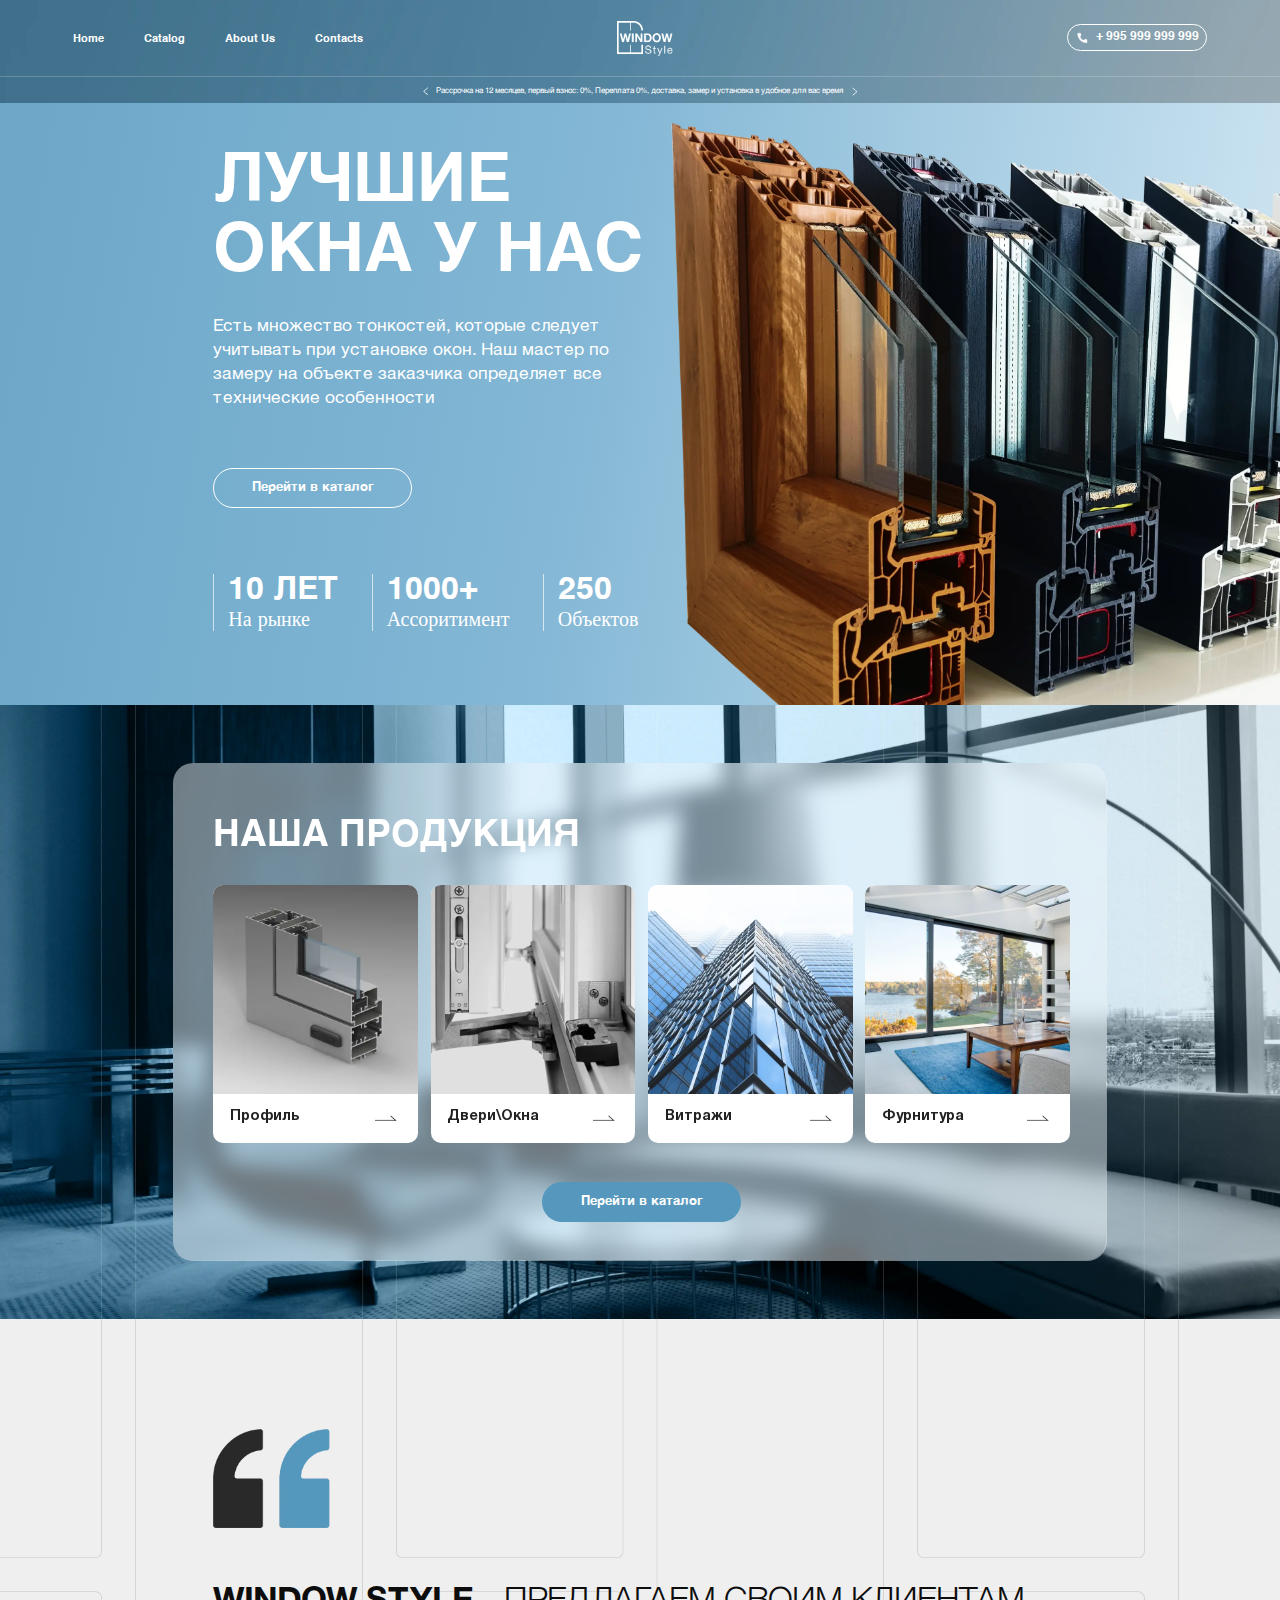
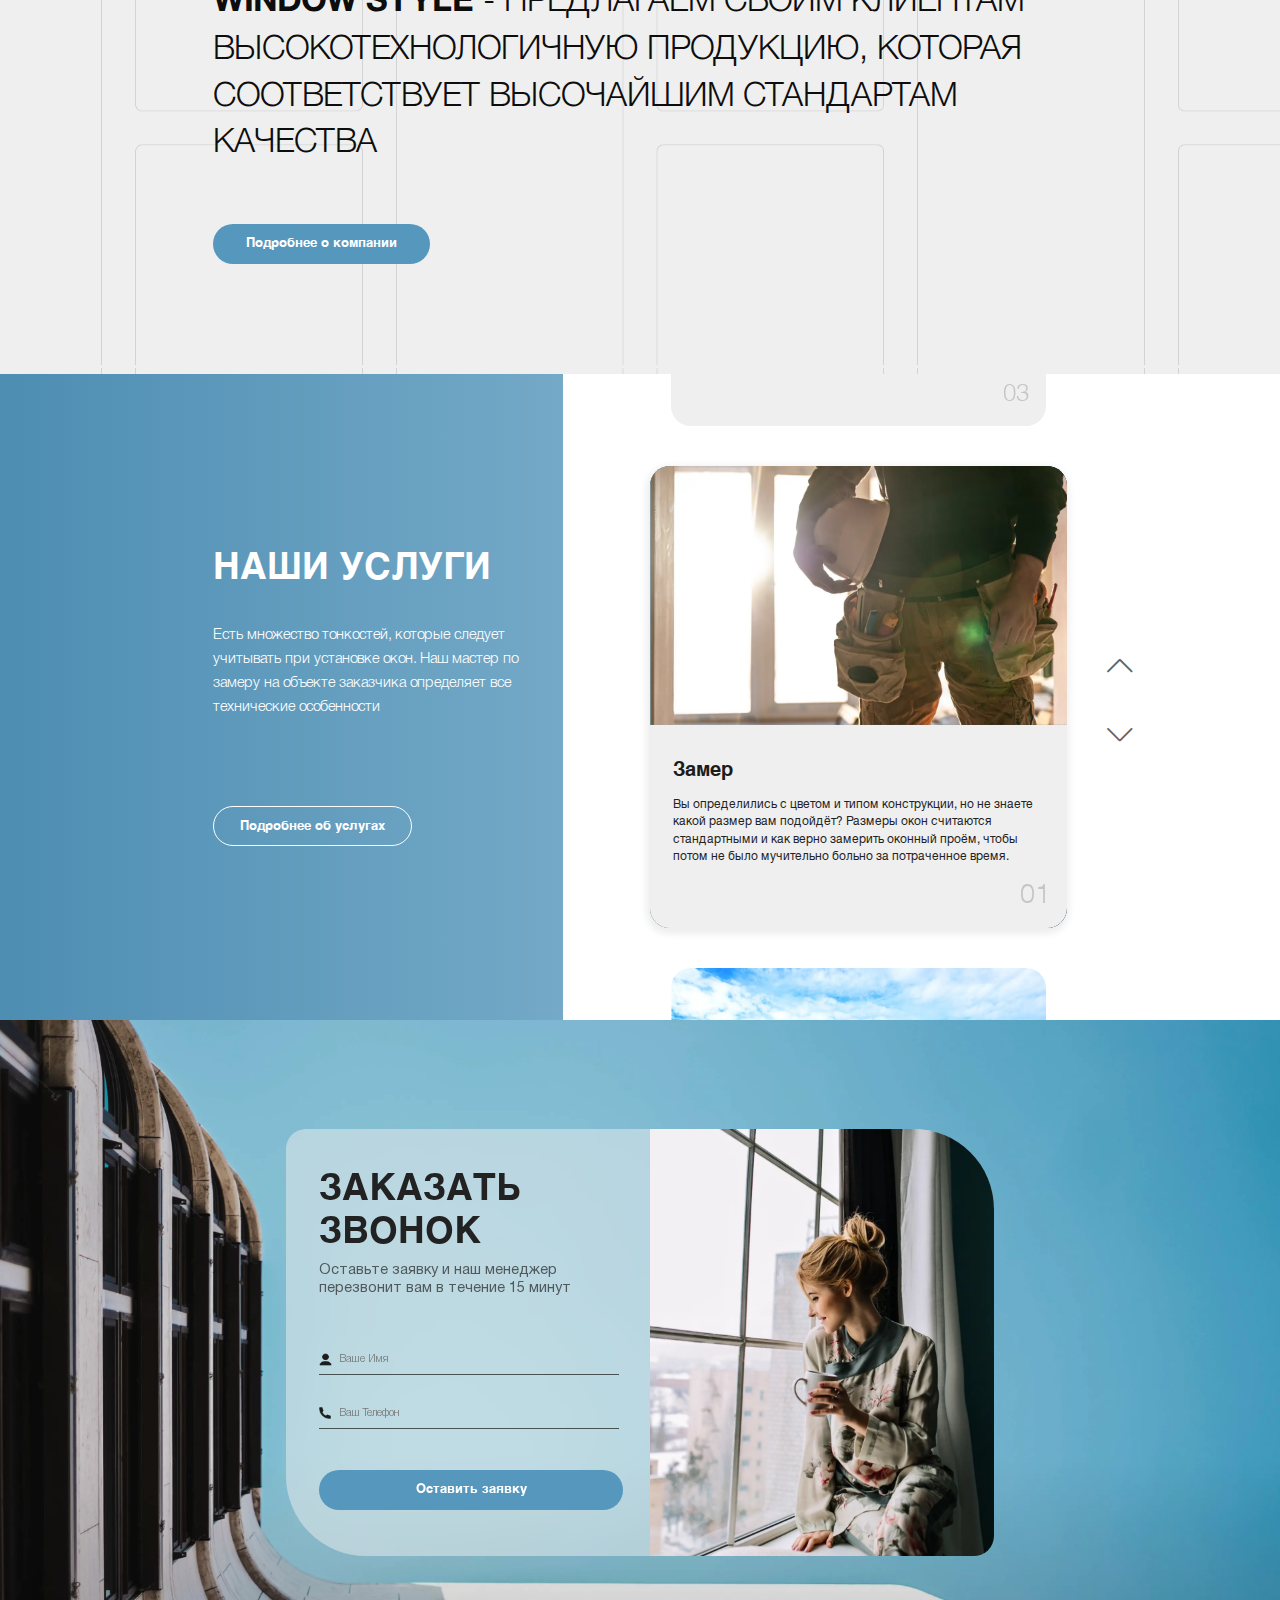
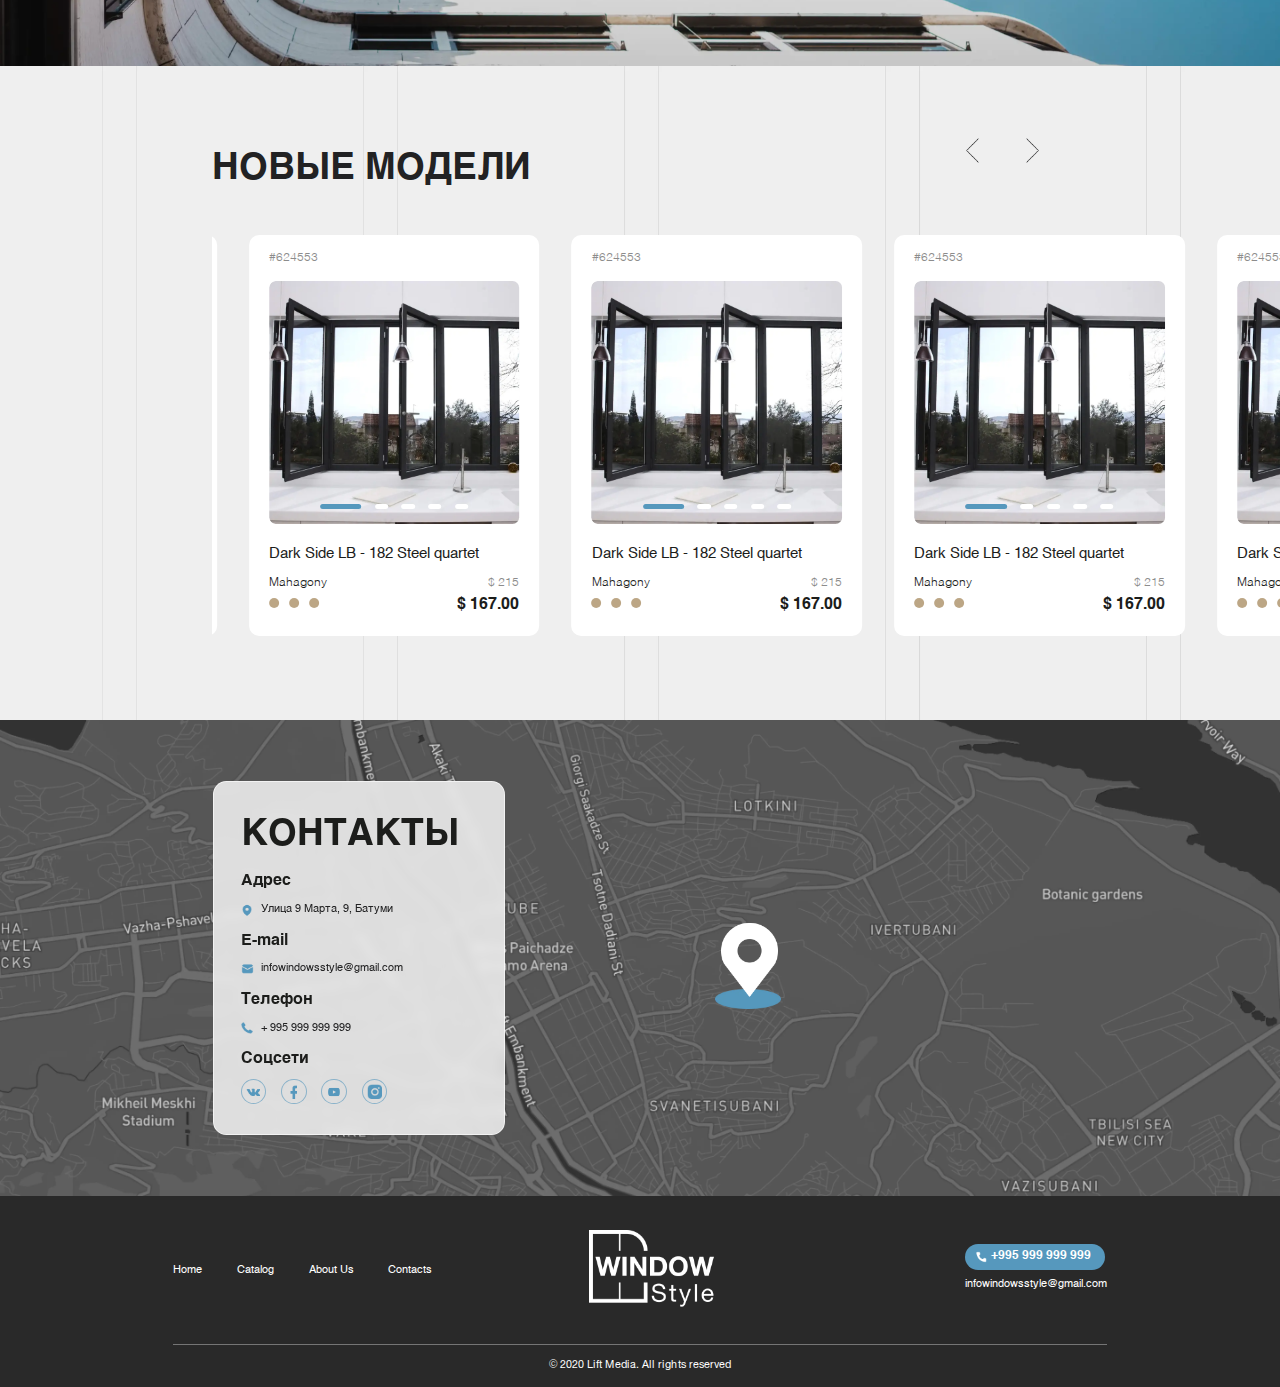
==== index.html @ 24ec4b0e "добавила тестовую сборку для проверки" ====
<!DOCTYPE html>
<html lang="en">
 <head>
	<meta charset="UTF-8">
	<meta http-equiv="X-UA-Compatible" content="IE=edge">
	<meta name="viewport" content="width=device-width, initial-scale=1.0">
	<link
  rel="stylesheet"
  href="https://cdn.jsdelivr.net/npm/swiper@8/swiper-bundle.min.css?_v=20221128040547"
/>
	<link rel="stylesheet" href="css/style.min.css?_v=20221128040547">
	<title>Главная</title>
</head>

<body class="wrapper">
  <header class="header">
  <div class="header_top">
    <nav class="nav_header">
      <li class="ul_header"><a href="./index.html" class="nav_item">Home</a></li>
      <li class="ul_header"><a href="#" class="nav_item">Catalog</a></li>
      <li class="ul_header"><a href="./about_us.html" class="nav_item">About Us</a></li>
      <li class="ul_header"><a href="./contacts.html" class="nav_item">Contacts</a></li>
    </nav>
    <div class="header_logo">
      <picture><source srcset="./img/LOGO.webp" type="image/webp"><img src="./img/LOGO.png" alt="logo" class="logo_img" /></picture>
    </div>
    <div class="tel_header">
      <a href="tel:+995999999999">+ 995 999 999 999</a>
    </div>
  </div>
  <hr class="header_hr" />
  <div class="header_down container">
    <span class="attention_text"
      >Рассрочка на 12 месяцев, первый взнос: 0%, Переплата 0%, доставка, замер
      и установка в удобное для вас время</span
    >
  </div>
</header>

  <main class="main">
    <section class="first_block">
  <div class="container">
    <div class="first_block_content">
      <h1 class="title">лучшие окна У НАС</h1>
      <p class="subtitle">
        Есть множество тонкостей, которые следует учитывать при установке окон.
        Наш мастер по замеру на объекте заказчика определяет все технические
        особенности
      </p>
      <a href="#" class="button transparent_bnt">Перейти в каталог</a>
      <div class="benefits">
        <div class="benefits_item">
          <p class="bold_text">10 лет</p>
          <p class="light_text">На рынке</p>
        </div>
        <div class="benefits_item">
          <p class="bold_text">1000+</p>
          <p class="light_text">Ассоритимент</p>
        </div>
        <div class="benefits_item">
          <p class="bold_text">250</p>
          <p class="light_text">Объектов</p>
        </div>
      </div>
    </div>
  </div>

  <picture><source srcset="./img/main_banner.webp" type="image/webp"><img src="./img/main_banner.png" alt="banner" class="first_img" /></picture>
</section>

    <section class="second_block">
  <div class="container">
    <div class="category_product_block">
      <h2 class="title">Наша продукция</h2>
      <div class="category_items">
        <div class="item">
          <div class="img_bg"><picture><source srcset="./img/cat1.webp" type="image/webp"><img src="./img/cat1.png" alt="bg" /></picture></div>
          <div class="name_category">
            <a href="#" class="category_link"> Профиль</a>
          </div>
        </div>
        <div class="item">
          <div class="img_bg"><picture><source srcset="./img/cat2.webp" type="image/webp"><img src="./img/cat2.png" alt="bg" /></picture></div>
          <div class="name_category">
            <a href="#" class="category_link"> Двери\Окна</a>
          </div>
        </div>
        <div class="item">
          <div class="img_bg"><picture><source srcset="./img/cat3.webp" type="image/webp"><img src="./img/cat3.png" alt="bg" /></picture></div>
          <div class="name_category">
            <a href="#" class="category_link"> Витражи</a>
          </div>
        </div>
        <div class="item">
          <div class="img_bg"><picture><source srcset="./img/cat4.webp" type="image/webp"><img src="./img/cat4.png" alt="bg" /></picture></div>
          <div class="name_category">
            <a href="#" class="category_link"> Фурнитура</a>
          </div>
        </div>
      </div>
      <a href="#" class="blue_btn btn">Перейти в каталог</a>
    </div>
  </div>
  <div class="img_second">
    <picture><source srcset="./img/second-bg.webp" type="image/webp"><img src="./img/second-bg.png" alt="second_bg" /></picture>
  </div>
</section>

    <section class="three_block">
    <div class="container content">
      <div class="quote"><picture><source srcset="./img/quote.webp" type="image/webp"><img src="./img/quote.png" alt="quote"></picture></div>
      <p class="text_quote"><span>WINDOW STYLE</span>  - предлагаем своим клиентам высокотехнологичную продукцию, которая соответствует высочайшим стандартам <br> качества</p>
    <a href="#" class="blue_btn btn">Подробнее о компании</a>
    
    </div>
    <div class="img_animation">
      <picture><source srcset="./img/line.webp" type="image/webp"><img src="./img/line.png" alt="line"></picture>
      <picture><source srcset="./img/line.webp" type="image/webp"><img src="./img/line.png" alt="line"></picture>
    </div>
  </section>
    <section class="four_block">
  <div class="container">
    <div class="content">
      <div class="services">
        <h2 class="title">Наши услуги</h2>
        <p class="text">Есть множество тонкостей, которые следует учитывать при установке окон. Наш мастер по замеру
          на объекте заказчика определяет все технические особенности</p>
        <a href="#" class="btn transparent_bnt">Подробнее об услугах</a>
      </div>
      <div class="slider_for_servises">
        <div class="my_first_slider_container swiper">
          <div class="my_first_slider swiper-wrapper">
            <div class="my-slide swiper-slide">
              <div class="img_slide"><picture><source srcset="./img/slide1.webp" type="image/webp"><img src="./img/slide1.png" alt="slide"></picture></div>
              <div class="slide_descript">
                <p class="title_slider">Замер </p>
                <p class="text_slider">Вы определились с цветом и типом конструкции, но не знаете какой размер вам
                  подойдёт? Размеры окон считаются стандартными и как верно замерить оконный проём, чтобы потом не
                  было мучительно больно за потраченное время.</p>
                <p class="number">01</p>
              </div>
            </div>

            <div class="my-slide swiper-slide">
              <div class="img_slide"><picture><source srcset="./img/slide2.webp" type="image/webp"><img src="./img/slide2.png" alt="slide"></picture></div>
              <div class="slide_descript">
                <p class="title_slider">Доставка </p>
                <p class="text_slider">Воспользовавшись любым способом, Вы можете быть уверены: товар будет
                  доставлен в целостности, сохранности и точно в оговоренные сроки.</p>
                <p class="number">02</p>
              </div>
            </div>
            <div class="my-slide swiper-slide">
              <div class="img_slide"><picture><source srcset="./img/slide3.webp" type="image/webp"><img src="./img/slide3.png" alt="slide"></picture></div>
              <div class="slide_descript">
                <p class="title_slider">Монтаж </p>
                <p class="text_slider">Заказывать установку и удобнее всего на сайте. Вниманию пользователей
                  представлены профессиональные мастера, осуществляющие монтаж, демонтаж и ремонт раздвижных,
                  металлических, а также любых других конструкций.</p>
                <p class="number">03</p>
              </div>
            </div>

          </div>
          <div class="prev swiper-button-prev"></div>
          <div class="next swiper-button-next"></div>


        </div>


      </div>
    </div>
  </div>
</section>
    <section class="five_block">
  <div class="container">
    <div class="content ">
      <div class="form_content">
        <form action="#">
          <h3 class="title_form">Заказать звонок</h3>
          <p class="subtitle_form">Оставьте заявку и наш менеджер перезвонит вам в течение 15 минут</p>
          <input type="text" class="fio" name="fio" value="" placeholder="Ваше Имя">
          <input type="text" class="tel" name="tel" value="" placeholder="Ваш Телефон">
          <button class="blue_btn bnt" type="submit">Оставить заявку</button>
        </form>
      </div>
      <div class="img_form"><picture><source srcset="./img/formgirl.webp" type="image/webp"><img src="./img/formgirl.png" alt="img"></picture></div>
    </div>
  </div>

</section>
    <section class="new_models">
  <div class="content">
    <h2 class="title">Новые модели</h2>
    <div class="slider_product_content swiper">
      <div class="slider_models swiper-wrapper">
      
       
        <div class="slider_border swiper-slide">
          <div class="slide_model_itemm ">
            <div class="content_slide">
              <div class="articul">#624553</div>
              <div class="img_slider">
                <div class="imade_container"><picture><source srcset="./img/produkt1slide.webp" type="image/webp"><img src="./img/produkt1slide.png" alt="slide"></picture></div>
                <div class="imade_container"><picture><source srcset="./img/produkt1slide.webp" type="image/webp"><img src="./img/produkt1slide.png" alt="slide"></picture></div>
                <div class="imade_container"><picture><source srcset="./img/produkt1slide.webp" type="image/webp"><img src="./img/produkt1slide.png" alt="slide"></picture></div>
                <div class="imade_container"><picture><source srcset="./img/produkt1slide.webp" type="image/webp"><img src="./img/produkt1slide.png" alt="slide"></picture></div>
                <div class="imade_container"><picture><source srcset="./img/produkt1slide.webp" type="image/webp"><img src="./img/produkt1slide.png" alt="slide"></picture></div>
                
  
              </div>
  
              <div class="name_product">Dark Side LB - 182 Steel quartet </div>
  
              <div class="description_product">
                <div class="variable">
                  <p class="name_variable">Mahagony</p>
                  <div class="all_variable"><span class="color_variable"></span><span class="color_variable"></span><span
                      class="color_variable"></span></div>
                </div>
                <div class="price_product">
                  <div class="old_price">$ 215</div>
                  <div class="new_price">$ 167.00</div>
                </div>
              </div>
  
            </div>
          </div>
        </div>
        <div class="slider_border swiper-slide">
          <div class="slide_model_itemm ">
            <div class="content_slide">
              <div class="articul">#624553</div>
              <div class="img_slider">
                <div class="imade_container"><picture><source srcset="./img/produkt1slide.webp" type="image/webp"><img src="./img/produkt1slide.png" alt="slide"></picture></div>
                <div class="imade_container"><picture><source srcset="./img/produkt1slide.webp" type="image/webp"><img src="./img/produkt1slide.png" alt="slide"></picture></div>
                <div class="imade_container"><picture><source srcset="./img/produkt1slide.webp" type="image/webp"><img src="./img/produkt1slide.png" alt="slide"></picture></div>
                <div class="imade_container"><picture><source srcset="./img/produkt1slide.webp" type="image/webp"><img src="./img/produkt1slide.png" alt="slide"></picture></div>
                <div class="imade_container"><picture><source srcset="./img/produkt1slide.webp" type="image/webp"><img src="./img/produkt1slide.png" alt="slide"></picture></div>
                
  
              </div>
  
              <div class="name_product">Dark Side LB - 182 Steel quartet </div>
  
              <div class="description_product">
                <div class="variable">
                  <p class="name_variable">Mahagony</p>
                  <div class="all_variable"><span class="color_variable"></span><span class="color_variable"></span><span
                      class="color_variable"></span></div>
                </div>
                <div class="price_product">
                  <div class="old_price">$ 215</div>
                  <div class="new_price">$ 167.00</div>
                </div>
              </div>
  
            </div>
          </div>
        </div>
        <div class="slider_border swiper-slide">
          <div class="slide_model_itemm ">
            <div class="content_slide">
              <div class="articul">#624553</div>
              <div class="img_slider">
                <div class="imade_container"><picture><source srcset="./img/produkt1slide.webp" type="image/webp"><img src="./img/produkt1slide.png" alt="slide"></picture></div>
                <div class="imade_container"><picture><source srcset="./img/produkt1slide.webp" type="image/webp"><img src="./img/produkt1slide.png" alt="slide"></picture></div>
                <div class="imade_container"><picture><source srcset="./img/produkt1slide.webp" type="image/webp"><img src="./img/produkt1slide.png" alt="slide"></picture></div>
                <div class="imade_container"><picture><source srcset="./img/produkt1slide.webp" type="image/webp"><img src="./img/produkt1slide.png" alt="slide"></picture></div>
                <div class="imade_container"><picture><source srcset="./img/produkt1slide.webp" type="image/webp"><img src="./img/produkt1slide.png" alt="slide"></picture></div>
                
  
              </div>
  
              <div class="name_product">Dark Side LB - 182 Steel quartet </div>
  
              <div class="description_product">
                <div class="variable">
                  <p class="name_variable">Mahagony</p>
                  <div class="all_variable"><span class="color_variable"></span><span class="color_variable"></span><span
                      class="color_variable"></span></div>
                </div>
                <div class="price_product">
                  <div class="old_price">$ 215</div>
                  <div class="new_price">$ 167.00</div>
                </div>
              </div>
  
            </div>
          </div>
        </div>
        <div class="slider_border swiper-slide">
          <div class="slide_model_itemm ">
            <div class="content_slide">
              <div class="articul">#624553</div>
              <div class="img_slider">
                <div class="imade_container"><picture><source srcset="./img/produkt1slide.webp" type="image/webp"><img src="./img/produkt1slide.png" alt="slide"></picture></div>
                <div class="imade_container"><picture><source srcset="./img/produkt1slide.webp" type="image/webp"><img src="./img/produkt1slide.png" alt="slide"></picture></div>
                <div class="imade_container"><picture><source srcset="./img/produkt1slide.webp" type="image/webp"><img src="./img/produkt1slide.png" alt="slide"></picture></div>
                <div class="imade_container"><picture><source srcset="./img/produkt1slide.webp" type="image/webp"><img src="./img/produkt1slide.png" alt="slide"></picture></div>
                <div class="imade_container"><picture><source srcset="./img/produkt1slide.webp" type="image/webp"><img src="./img/produkt1slide.png" alt="slide"></picture></div>
                
  
              </div>
  
              <div class="name_product">Dark Side LB - 182 Steel quartet </div>
  
              <div class="description_product">
                <div class="variable">
                  <p class="name_variable">Mahagony</p>
                  <div class="all_variable"><span class="color_variable"></span><span class="color_variable"></span><span
                      class="color_variable"></span></div>
                </div>
                <div class="price_product">
                  <div class="old_price">$ 215</div>
                  <div class="new_price">$ 167.00</div>
                </div>
              </div>
  
            </div>
          </div>
        </div>
        
      </div>
      <div class="slider_product-button-prev swiper-button-prev "></div>
      <div class="slider_product-button-next swiper-button-next"></div>
    </div>

  </div>
  <div class="img_bg">
    <picture><source srcset="./img/animationproductbg.webp" type="image/webp"><img src="./img/animationproductbg.png" alt="img_bg"></picture>
  </div>
</section>
    <section class="map">
  <div class="contact_block">
    <h2 class="title">Контакты</h2>
    <div class="contact_item">
      <p class="title_item">Адрес</p>
      <p class="subtitle_item map_item">Улица 9 Марта, 9, Батуми</p>
    </div>
    <div class="contact_item">
      <p class="title_item">E-mail</p>
      <p class="subtitle_item mail_item"><a href="mailto:infowindowsstyle@gmail.com">infowindowsstyle@gmail.com</a></p>
    </div>
    <div class="contact_item">
      <p class="title_item">Телефон</p>
      <p class="subtitle_item phone_item"><a href="tel:+995999999999">+ 995 999 999 999</a></p>
    </div>
    <div class="contact_item">
      <p class="title_item">Соцсети</p>
      <p class="sotial_item"><a href="#" class="vk"></a><a href="#" class="fb"></a><a href="#" class="yuotub"></a><a
          href="" class="inst"></a> </p>
    </div>
  </div>
  <div class="map_img"><picture><source srcset="./img/Contacts.webp" type="image/webp"><img src="./img/Contacts.png" alt="map"></picture></div>
  <div class="plase"><picture><source srcset="./img/place.webp" type="image/webp"><img src="./img/place.png" alt="place"></picture></div>
  <div class="white_plase"><picture><source srcset="./img/el_map-marker.webp" type="image/webp"><img src="./img/el_map-marker.png" alt="place"></picture></div>
</section>

    
   
   
  

  </main>
  <footer class="footer">
  <div class="container footer-content">
    <div class="block_up">
      <nav class="footer_nav">
        <li><a href="./index.html">Home</a></li>
        <li><a href="#">Catalog</a></li>
        <li><a href="./about_us.html">About Us</a></li>
        <li><a href="./contacts.html">Contacts</a></li>
      </nav>
      <div class="footer_logo">
        <picture><source srcset="./img/footerlogo.webp" type="image/webp"><img src="./img/footerlogo.png" alt="logo"></picture>
      </div>

      <div class="contacts_footer">
        <div class="tel"><a href="tel:+95999999999">+995 999 999 999</a></div>
        <div class="email"><a href="mailto:infowindowsstyle@gmail.com">infowindowsstyle@gmail.com</a></div>
      </div>
    </div>
    <div class="blick_down">
      <p class="quote">© 2020 Lift Media. All rights reserved</p>
    </div>

  </div>
</footer>
  <script src="https://cdn.jsdelivr.net/npm/swiper@8/swiper-bundle.min.js?_v=20221128040547"></script>
  <script src="js/app.min.js?_v=20221128040547"></script>
</body>

</html>
---- css/style.min.css ----
@charset "UTF-8";
@font-face {
  font-family: "Helvetica Neue";
  src: url("../fonts/HelveticaNeueBoldCondensed.eot");
  src: local("../fonts/Helvetica Neue Condensed Bold"), local("../fonts/HelveticaNeueBoldCondensed"), url("../fonts/HelveticaNeueBoldCondensed.eot?#iefix") format("embedded-opentype"), url("../fonts/HelveticaNeueBoldCondensed.woff2") format("woff2"), url("../fonts/HelveticaNeueBoldCondensed.woff") format("woff"), url("../fonts/HelveticaNeueBoldCondensed.ttf") format("truetype");
  font-weight: bold;
  font-style: normal;
}
@font-face {
  font-family: "Helvetica";
  src: url("../fonts/Helvetica.eot");
  src: local("../fonts/Helvetica"), url("../fonts/Helvetica.eot?#iefix") format("embedded-opentype"), url("../fonts/Helvetica.woff2") format("woff2"), url("../fonts/Helvetica.woff") format("woff"), url("../fonts/Helvetica.ttf") format("truetype");
  font-weight: normal;
  font-style: normal;
  font-display: swap;
}
@font-face {
  font-family: "Helvetica";
  src: url("../fonts/Helvetica-Oblique.eot");
  src: local("../fonts/Helvetica Oblique"), local("Helvetica-Oblique"), url("../fonts/Helvetica-Oblique.eot?#iefix") format("embedded-opentype"), url("../fonts/Helvetica-Oblique.woff2") format("woff2"), url("../fonts/Helvetica-Oblique.woff") format("woff"), url("../fonts/Helvetica-Oblique.ttf") format("truetype");
  font-weight: normal;
  font-style: italic;
  font-display: swap;
}
@font-face {
  font-family: "Helvetica";
  src: url("../fonts/Helvetica-BoldOblique.eot");
  src: local("../fonts/Helvetica Bold Oblique"), local("Helvetica-BoldOblique"), url("../fonts/Helvetica-BoldOblique.eot?#iefix") format("embedded-opentype"), url("../fonts/Helvetica-BoldOblique.woff2") format("woff2"), url("../fonts/Helvetica-BoldOblique.woff") format("woff"), url("../fonts/Helvetica-BoldOblique.ttf") format("truetype");
  font-weight: bold;
  font-style: italic;
  font-display: swap;
}
@font-face {
  font-family: "Helvetica";
  src: url("../fonts/Helvetica-Light.eot");
  src: local("../fonts/Helvetica Light"), local("Helvetica-Light"), url("../fonts/Helvetica-Light.eot?#iefix") format("embedded-opentype"), url("../fonts/Helvetica-Light.woff2") format("woff2"), url("../fonts/Helvetica-Light.woff") format("woff"), url("../fonts/Helvetica-Light.ttf") format("truetype");
  font-weight: 300;
  font-style: normal;
  font-display: swap;
}
@font-face {
  font-family: "Helvetica";
  src: url("../fonts/Helvetica-Bold.eot");
  src: local("../fonts/Helvetica Bold"), local("Helvetica-Bold"), url("../fonts/Helvetica-Bold.eot?#iefix") format("embedded-opentype"), url("../fonts/Helvetica-Bold.woff2") format("woff2"), url("../fonts/Helvetica-Bold.woff") format("woff"), url("../fonts/Helvetica-Bold.ttf") format("truetype");
  font-weight: bold;
  font-style: normal;
  font-display: swap;
}
@font-face {
  font-family: "Helvetica";
  src: url("../fonts/Helvetica-LightOblique.eot");
  src: local("../fonts/Helvetica Light Oblique"), local("Helvetica-LightOblique"), url("../fonts/Helvetica-LightOblique.eot?#iefix") format("embedded-opentype"), url("../fonts/Helvetica-LightOblique.woff2") format("woff2"), url("../fonts/Helvetica-LightOblique.woff") format("woff"), url("../fonts/Helvetica-LightOblique.ttf") format("truetype");
  font-weight: 300;
  font-style: italic;
  font-display: swap;
}
@font-face {
  font-family: "Helvetica Neue";
  src: url("../fonts/HelveticaNeueBoldCondensed.eot");
  src: local("../fonts/Helvetica Neue Condensed Bold"), local("HelveticaNeueBoldCondensed"), url("../fonts/HelveticaNeueBoldCondensed.eot?#iefix") format("embedded-opentype"), url("../fonts/HelveticaNeueBoldCondensed.woff2") format("woff2"), url("../fonts/HelveticaNeueBoldCondensed.woff") format("woff"), url("../fonts/HelveticaNeueBoldCondensed.ttf") format("truetype");
  font-weight: bold;
  font-style: normal;
}
@font-face {
  font-family: "Helvetica Neue";
  src: url("HelveticaNeueBlackCondensed.eot");
  src: local("../fonts/Helvetica Neue Condensed Black"), local("HelveticaNeueBlackCondensed"), url("../fonts/HelveticaNeueBlackCondensed.eot?#iefix") format("embedded-opentype"), url("../fonts/HelveticaNeueBlackCondensed.woff2") format("woff2"), url("../fonts/HelveticaNeueBlackCondensed.woff") format("woff"), url("../fonts/HelveticaNeueBlackCondensed.ttf") format("truetype");
  font-weight: 900;
  font-style: normal;
}
@font-face {
  font-family: "Helvetica Neue";
  src: url("../fonts/HelveticaNeueCyr-Bold.eot");
  src: local("../fonts/HelveticaNeueCyr-Bold"), url("../fonts/HelveticaNeueCyr-Bold.eot?#iefix") format("embedded-opentype"), url("../fonts/HelveticaNeueCyr-Bold.woff2") format("woff2"), url("../fonts/HelveticaNeueCyr-Bold.woff") format("woff"), url("../fonts/HelveticaNeueCyr-Bold.ttf") format("truetype");
  font-weight: bold;
  font-style: normal;
}
@font-face {
  font-family: "Helvetica Neue";
  src: url("../fonts/HelveticaNeueCyr-Light.eot");
  src: local("../fonts/HelveticaNeueCyr-Light"), url("../fonts/HelveticaNeueCyr-Light.eot?#iefix") format("embedded-opentype"), url("../fonts/HelveticaNeueCyr-Light.woff2") format("woff2"), url("../fonts/HelveticaNeueCyr-Light.woff") format("woff"), url("../fonts/HelveticaNeueCyr-Light.ttf") format("truetype");
  font-weight: 300;
  font-style: normal;
}
@font-face {
  font-family: "Helvetica Neue";
  src: url("../fonts/HelveticaNeueCyr-Medium.eot");
  src: local("../fonts/HelveticaNeueCyr-Medium"), url("../fonts/HelveticaNeueCyr-Medium.eot?#iefix") format("embedded-opentype"), url("../fonts/HelveticaNeueCyr-Medium.woff2") format("woff2"), url("../fonts/HelveticaNeueCyr-Medium.woff") format("woff"), url("../fonts/HelveticaNeueCyr-Medium.ttf") format("truetype");
  font-weight: 500;
  font-style: normal;
}
@font-face {
  font-family: "Helvetica Neue";
  src: url("../fonts/HelveticaNeueCyr-MediumItalic.eot");
  src: local("HelveticaNeueCyr-MediumItalic"), url("../fonts/HelveticaNeueCyr-MediumItalic.eot?#iefix") format("embedded-opentype"), url("../fonts/HelveticaNeueCyr-MediumItalic.woff2") format("woff2"), url("../fonts/HelveticaNeueCyr-MediumItalic.woff") format("woff"), url("../fonts/HelveticaNeueCyr-MediumItalic.ttf") format("truetype");
  font-weight: 500;
  font-style: italic;
}
@font-face {
  font-family: "Helvetica Neue";
  src: url("../fonts/HelveticaNeueCyr-LightItalic.eot");
  src: local("../fonts/HelveticaNeueCyr-LightItalic"), url("../fonts/HelveticaNeueCyr-LightItalic.eot?#iefix") format("embedded-opentype"), url("../fonts/HelveticaNeueCyr-LightItalic.woff2") format("woff2"), url("../fonts/HelveticaNeueCyr-LightItalic.woff") format("woff"), url("../fonts/HelveticaNeueCyr-LightItalic.ttf") format("truetype");
  font-weight: 300;
  font-style: italic;
}
@font-face {
  font-family: "Helvetica Neue";
  src: url("../fonts/HelveticaNeueCyr-HeavyItalic.eot");
  src: local("../fonts/HelveticaNeueCyr-HeavyItalic"), url("../fonts/HelveticaNeueCyr-HeavyItalic.eot?#iefix") format("embedded-opentype"), url("../fonts/HelveticaNeueCyr-HeavyItalic.woff2") format("woff2"), url("../fonts/HelveticaNeueCyr-HeavyItalic.woff") format("woff"), url("../fonts/HelveticaNeueCyr-HeavyItalic.ttf") format("truetype");
  font-weight: 900;
  font-style: italic;
}
@font-face {
  font-family: "Helvetica Neue";
  src: url("HelveticaNeueCyr-Black.eot");
  src: local("HelveticaNeueCyr-Black"), url("HelveticaNeueCyr-Black.eot?#iefix") format("embedded-opentype"), url("HelveticaNeueCyr-Black.woff2") format("woff2"), url("HelveticaNeueCyr-Black.woff") format("woff"), url("HelveticaNeueCyr-Black.ttf") format("truetype");
  font-weight: 900;
  font-style: normal;
}
@font-face {
  font-family: "Helvetica Neue";
  src: url("HelveticaNeueCyr-Heavy.eot");
  src: local("HelveticaNeueCyr-Heavy"), url("HelveticaNeueCyr-Heavy.eot?#iefix") format("embedded-opentype"), url("HelveticaNeueCyr-Heavy.woff2") format("woff2"), url("HelveticaNeueCyr-Heavy.woff") format("woff"), url("HelveticaNeueCyr-Heavy.ttf") format("truetype");
  font-weight: 900;
  font-style: normal;
}
@font-face {
  font-family: "Helvetica Neue";
  src: url("../fonts/HelveticaNeueCyr-Italic.eot");
  src: local("../fonts/HelveticaNeueCyr-Italic"), url("../fonts/HelveticaNeueCyr-Italic.eot?#iefix") format("embedded-opentype"), url("../fonts/HelveticaNeueCyr-Italic.woff2") format("woff2"), url("../fonts/HelveticaNeueCyr-Italic.woff") format("woff"), url("../fonts/HelveticaNeueCyr-Italic.ttf") format("truetype");
  font-weight: 500;
  font-style: italic;
}
@font-face {
  font-family: "Helvetica Neue";
  src: url("../fonts/HelveticaNeueCyr-Roman.eot");
  src: local("../fonts/HelveticaNeueCyr-Roman"), url("../fonts/HelveticaNeueCyr-Roman.eot?#iefix") format("embedded-opentype"), url("../fonts/HelveticaNeueCyr-Roman.woff2") format("woff2"), url("../fonts/HelveticaNeueCyr-Roman.woff") format("woff"), url("../fonts/HelveticaNeueCyr-Roman.ttf") format("truetype");
  font-weight: 400;
  font-style: normal;
}
@font-face {
  font-family: "Helvetica Neue";
  src: url("../fonts/HelveticaNeueCyr-BlackItalic.eot");
  src: local("../fonts/HelveticaNeueCyr-BlackItalic"), url("../fonts/HelveticaNeueCyr-BlackItalic.eot?#iefix") format("embedded-opentype"), url("../fonts/HelveticaNeueCyr-BlackItalic.woff2") format("woff2"), url("../fonts/HelveticaNeueCyr-BlackItalic.woff") format("woff"), url("../fonts/HelveticaNeueCyr-BlackItalic.ttf") format("truetype");
  font-weight: 900;
  font-style: italic;
}
@font-face {
  font-family: "Helvetica Neue";
  src: url("../fonts/HelveticaNeueCyr-UltraLightItalic.eot");
  src: local("../fonts/HelveticaNeueCyr-UltraLightItalic"), url("../fonts/HelveticaNeueCyr-UltraLightItalic.eot?#iefix") format("embedded-opentype"), url("../fonts/HelveticaNeueCyr-UltraLightItalic.woff2") format("woff2"), url("../fonts/HelveticaNeueCyr-UltraLightItalic.woff") format("woff"), url("../fonts/HelveticaNeueCyr-UltraLightItalic.ttf") format("truetype");
  font-weight: 200;
  font-style: italic;
}
@font-face {
  font-family: "Helvetica Neue";
  src: url("../fonts/HelveticaNeueCyr-BoldItalic.eot");
  src: local("../fonts/HelveticaNeueCyr-BoldItalic"), url("../fonts/HelveticaNeueCyr-BoldItalic.eot?#iefix") format("embedded-opentype"), url("../fonts/HelveticaNeueCyr-BoldItalic.woff2") format("woff2"), url("../fonts/HelveticaNeueCyr-BoldItalic.woff") format("woff"), url("../fonts/HelveticaNeueCyr-BoldItalic.ttf") format("truetype");
  font-weight: bold;
  font-style: italic;
}
@font-face {
  font-family: "Helvetica Neue";
  src: url("../fonts/HelveticaNeueCyr-ThinItalic.eot");
  src: local("../fonts/HelveticaNeueCyr-ThinItalic"), url("../fonts/HelveticaNeueCyr-ThinItalic.eot?#iefix") format("embedded-opentype"), url("../fonts/HelveticaNeueCyr-ThinItalic.woff2") format("woff2"), url("../fonts/HelveticaNeueCyr-ThinItalic.woff") format("woff"), url("../fonts/HelveticaNeueCyr-ThinItalic.ttf") format("truetype");
  font-weight: 100;
  font-style: italic;
}
@font-face {
  font-family: "Helvetica Neue";
  src: url("../fonts/HelveticaNeueCyr-UltraLight.eot");
  src: local("../fonts/HelveticaNeueCyr-UltraLight"), url("../fonts/HelveticaNeueCyr-UltraLight.eot?#iefix") format("embedded-opentype"), url("../fonts/HelveticaNeueCyr-UltraLight.woff2") format("woff2"), url("../fonts/HelveticaNeueCyr-UltraLight.woff") format("woff"), url("../fonts/HelveticaNeueCyr-UltraLight.ttf") format("truetype");
  font-weight: 200;
  font-style: normal;
}
@font-face {
  font-family: "Helvetica Neue";
  src: url("../fonts/HelveticaNeueCyr-Thin.eot");
  src: local("../fonts/HelveticaNeueCyr-Thin"), url("../fonts/HelveticaNeueCyr-Thin.eot?#iefix") format("embedded-opentype"), url("../fonts/HelveticaNeueCyr-Thin.woff2") format("woff2"), url("../fonts/HelveticaNeueCyr-Thin.woff") format("woff"), url("../fonts/HelveticaNeueCyr-Thin.ttf") format("truetype");
  font-weight: 100;
  font-style: normal;
}
* {
  padding: 0;
  margin: 0;
  border: 0;
}

*,
*:before,
*:after {
  box-sizing: border-box;
}

:focus,
:active {
  outline: none;
}

a:focus,
a:active {
  outline: none;
}

nav,
footer,
header,
aside {
  display: block;
}

html,
body {
  height: 100%;
  width: 100%;
  font-size: 14px;
}

html {
  scroll-behavior: smooth;
}

button {
  cursor: pointer;
}

a,
a:visited {
  text-decoration: none;
}

a:hover {
  text-decoration: none;
}

ul li {
  list-style: none;
}

nav li {
  list-style: none;
}

body {
  font-family: "Helvetica";
}

.wrapper {
  min-height: 100%;
  display: flex;
  flex-direction: column;
  width: 100%;
  margin: 0 auto;
}

.container {
  width: 72.917vw;
  margin: 0 auto;
}

.transparent_bnt {
  height: 3.125vw;
  display: flex;
  align-items: center;
  justify-content: center;
  border: 0.052vw solid #ffffff;
  border-radius: 2.292vw;
  transition: 0.3s ease-in-out;
  font-family: "Helvetica";
  font-style: normal;
  font-weight: 700;
  font-size: 1.042vw;
  line-height: 1.198vw;
  color: #ffffff;
}

.blue_btn {
  background: #5698bd;
  border-radius: 2.292vw;
  display: flex;
  align-items: center;
  justify-content: center;
  height: 3.125vw;
  transition: 0.3s ease-in-out;
  font-family: "Helvetica";
  font-style: normal;
  font-weight: 700;
  font-size: 1.042vw;
  line-height: 1.198vw;
  color: #ffffff;
}

.webp .header {
  background: url(../img/Header.webp);
  background-size: 100% 100%;
  background-repeat: no-repeat;
}

.webp .header .tel_header a::before {
  background: url(../img/carbon_phone.webp);
  background-repeat: no-repeat;
  background-size: 100%;
  background-position: center;
}

.webp .header .attention_text::after {
  background: url(../img/left_arr.webp);
  background-repeat: no-repeat;
  background-size: 100%;
  background-position: center;
}

.webp .header .attention_text::before {
  background: url(../img/right_arr.webp);
  background-repeat: no-repeat;
  background-size: 100%;
  background-position: center;
}

.header {
  background: url(../img/Header.png);
  background-size: 100% 100%;
  background-repeat: no-repeat;
}
.header .header_top {
  display: flex;
  align-items: center;
  justify-content: space-between;
  padding: 1.667vw 5.729vw;
}
.header .header_hr {
  height: 0.052vw;
  width: 100%;
  background: #FFFFFF;
  opacity: 0.2;
}
.header .nav_header {
  display: flex;
  flex-direction: row;
  align-items: center;
  gap: 3.125vw;
}
.header .nav_item {
  font-family: "Helvetica";
  font-style: normal;
  font-weight: 700;
  font-size: 0.833vw;
  line-height: 0.938vw;
  color: #FFFFFF;
}
.header .header_logo {
  width: 4.375vw;
  height: 2.572vw;
  margin-left: -10.938vw;
}
.header .header_logo img {
  width: 100%;
}
.header .tel_header {
  width: 10.938vw;
  height: 2.083vw;
  border: 0.052vw solid #FFFFFF;
  border-radius: 2.292vw;
  display: flex;
  align-items: center;
  padding-left: 2.188vw;
}
.header .tel_header a {
  font-family: "Helvetica";
  font-style: normal;
  font-weight: 700;
  font-size: 0.938vw;
  line-height: 133.99%;
  color: #FFFFFF;
  position: relative;
}
.header .tel_header a::before {
  position: absolute;
  content: "";
  width: 0.938vw;
  height: 0.938vw;
  background: url(../img/carbon_phone.png);
  background-repeat: no-repeat;
  background-size: 100%;
  background-position: center;
  left: -1.563vw;
  top: 50%;
  transform: translate(0%, -50%);
}
.header .header_down {
  padding: 0.469vw;
  text-align: center;
}
.header .attention_text {
  text-align: center;
  font-family: "Helvetica";
  font-style: normal;
  font-weight: 400;
  font-size: 0.625vw;
  line-height: 0.729vw;
  color: #FFFFFF;
  position: relative;
}
.header .attention_text::before {
  position: absolute;
  content: "";
  width: 0.365vw;
  height: 0.625vw;
  background: url(../img/right_arr.png);
  background-repeat: no-repeat;
  background-size: 100%;
  background-position: center;
  left: -1.042vw;
  top: 50%;
  transform: translate(0%, -50%);
}
.header .attention_text::after {
  position: absolute;
  content: "";
  width: 0.365vw;
  height: 0.729vw;
  background: url(../img/left_arr.png);
  background-repeat: no-repeat;
  background-size: 100%;
  background-position: center;
  right: -1.042vw;
  top: 50%;
  transform: translate(0%, -50%);
}

.first_block {
  background: linear-gradient(99.37deg, #6da8c9 2.8%, #83b7d5 44.65%, #cee5f2 97.32%);
  position: relative;
}
.first_block .first_block_content {
  position: relative;
  z-index: 1;
  width: 39.063vw;
  padding: 3.646vw 0vw 5.781vw 3.125vw;
}
.first_block .title {
  font-family: "Helvetica";
  font-style: normal;
  font-weight: 700;
  font-size: 5.313vw;
  line-height: 102.49%;
  text-transform: uppercase;
  color: #ffffff;
}
.first_block .subtitle {
  font-family: "Helvetica Neue";
  font-style: normal;
  font-weight: 400;
  font-size: 1.354vw;
  line-height: 1.875vw;
  color: #ffffff;
  width: 32.5vw;
  padding-top: 2.083vw;
}
.first_block .button {
  margin-top: 4.479vw;
  width: 15.521vw;
}
.first_block .benefits {
  margin-top: 5.156vw;
  display: flex;
  gap: 2.604vw;
}
.first_block .benefits_item {
  display: flex;
  flex-direction: column;
  align-items: flex-start;
  justify-content: center;
  gap: 0.313vw;
  padding-left: 1.094vw;
  border-left: 0.052vw solid rgba(255, 255, 255, 0.6588235294);
}
.first_block .bold_text {
  font-family: "Helvetica";
  font-style: normal;
  font-weight: 700;
  font-size: 2.532vw;
  line-height: 102.49%;
  text-transform: uppercase;
  color: #ffffff;
}
.first_block .light_text {
  font-family: "Helvetica";
  font-style: normal;
  font-weight: 300;
  font-size: 1.563vw;
  line-height: 102.49%;
  color: #ffffff;
}
.first_block .first_img {
  position: absolute;
  width: 63.281vw;
  height: 47.708vw;
  right: 0;
  bottom: 0;
  z-index: 0;
}

.second_block {
  position: relative;
  z-index: 1;
  display: flex;
  align-items: center;
  justify-content: center;
  height: 47.917vw;
  overflow: hidden;
}
.second_block .category_product_block {
  position: relative;
  z-index: 1;
  display: flex;
  flex-direction: column;
  background: url(4k_Dissolve_Noise_Texture.png), rgba(237, 245, 249, 0.47);
  backdrop-filter: blur(0.781vw);
  border-radius: 1.563vw;
  padding: 4.01vw 2.865vw 3.021vw 3.125vw;
}
.second_block .title {
  font-family: "Helvetica";
  font-style: normal;
  font-weight: 700;
  font-size: 2.917vw;
  line-height: 3.333vw;
  text-transform: uppercase;
  color: #ffffff;
  padding-bottom: 2.188vw;
}
.second_block .category_items {
  display: flex;
  justify-content: space-between;
}
.second_block .item {
  width: 15.99vw;
  height: 20.156vw;
  border-radius: 0.781vw;
  overflow: hidden;
  display: flex;
  flex-direction: column;
  background: #ffffff;
  background-image: url(../img/cat-btn.png);
  background-size: 1.719vw 0.443vw;
  background-repeat: no-repeat;
  background-position: 12.656vw 17.969vw;
  cursor: pointer;
}
.second_block .img_bg {
  height: 16.302vw;
  overflow: hidden;
}
.second_block .img_bg img {
  width: 100%;
  height: 100%;
  object-fit: cover;
}
.second_block .name_category {
  padding-top: 1.094vw;
}
.second_block .category_link {
  font-family: "Helvetica Neue";
  font-style: normal;
  font-weight: 700;
  font-size: 1.117vw;
  line-height: 1.354vw;
  color: #222223;
  padding-left: 1.302vw;
}
.second_block .btn {
  width: 15.521vw;
  align-self: center;
  margin-top: 3.021vw;
}
.second_block .img_second {
  position: absolute;
  z-index: 0;
  left: 0;
  top: 0;
  height: 47.917vw;
  width: 100vw;
}
.second_block .img_second img {
  width: 100%;
  height: 100%;
  object-fit: cover;
  object-position: center;
}

.three_block {
  background: #efefef;
  position: relative;
  height: auto;
  overflow: hidden;
}
.three_block .content {
  display: flex;
  flex-direction: column;
  position: relative;
  z-index: 1;
  padding: 8.594vw 0;
  padding-left: 3.125vw;
}
.three_block .quote {
  width: 9.372vw;
  height: 7.702vw;
  margin-bottom: 4.063vw;
}
.three_block .quote img {
  width: 100%;
}
.three_block .text_quote {
  font-family: "Helvetica Neue";
  font-style: normal;
  font-weight: 300;
  font-size: 2.604vw;
  line-height: 3.646vw;
  text-transform: uppercase;
  color: #0d0d0d;
}
.three_block .text_quote span {
  font-weight: 700;
}
.three_block .btn {
  margin-top: 4.427vw;
  width: 16.927vw;
}
.three_block .img_animation {
  position: absolute;
  top: 0;
  left: 0;
  z-index: 0;
  width: 100vw;
}
.three_block .img_animation img {
  width: 100%;
}

.four_block {
  background: linear-gradient(to right, #4e8eb3 0.83%, #74a9c7 44%, #ffffff 44%, #ffffff 100%);
  overflow: hidden;
}
.four_block .content {
  display: flex;
  padding: 0 3.125vw;
  justify-content: space-between;
  width: 100%;
  align-items: center;
}
.four_block .services {
  width: 24.063vw;
}
.four_block .title {
  padding-top: 13.594vw;
  font-family: "Helvetica";
  font-style: normal;
  font-weight: 700;
  font-size: 2.917vw;
  line-height: 3.333vw;
  text-transform: uppercase;
  color: #ffffff;
}
.four_block .text {
  padding-top: 2.604vw;
  font-family: "Helvetica Neue";
  font-style: normal;
  font-weight: 300;
  font-size: 1.146vw;
  line-height: 1.875vw;
  color: #ffffff;
}
.four_block .btn {
  margin-top: 6.771vw;
  width: 15.521vw;
  margin-bottom: 13.594vw;
}
.four_block .slider_for_servises {
  width: 32.552vw;
}
.four_block .my_first_slider_container {
  height: 36.094vw;
  overflow: visible !important;
}
.four_block .swiper-vertical > .swiper-wrapper {
  flex-direction: column;
  align-items: center;
}
.four_block .my-slide {
  width: 29.264vw;
  height: 32.448vw;
  overflow: hidden;
  border-radius: 1.563vw;
  transition: 0.35s ease-out;
  position: relative;
}
.four_block .my-slide .img_slide {
  width: 100%;
  height: 18.167vw;
}
.four_block .my-slide .img_slide img {
  object-fit: cover;
  width: 100%;
  height: 100%;
}
.four_block .my-slide .title_slider {
  font-family: "Helvetica";
  font-style: normal;
  font-weight: 700;
  font-size: 1.405vw;
  line-height: 1.615vw;
  color: #1c1d1b;
}
.four_block .my-slide .text_slider {
  font-family: "Helvetica Neue";
  font-style: normal;
  font-weight: 400;
  font-size: 0.843vw;
  line-height: 1.198vw;
  color: #222223;
}
.four_block .my-slide .slide_descript {
  display: flex;
  flex-direction: column;
  background: #efefef;
  height: 100%;
  padding: 2.448vw 1.25vw 0vw 1.406vw;
  gap: 1.042vw;
}
.four_block .my-slide .number {
  font-family: "Helvetica";
  font-style: normal;
  font-weight: 300;
  font-size: 1.873vw;
  line-height: 2.135vw;
  text-align: right;
  color: #222223;
  opacity: 0.2;
  position: absolute;
  right: 1.302vw;
  bottom: 1.302vw;
}
.four_block .my-slide.swiper-slide-active {
  position: relative;
  overflow: hidden;
  box-shadow: -0.052vw 0.26vw 0.573vw 0.208vw rgba(0, 0, 0, 0.07);
  border-radius: 1.563vw;
  width: 32.552vw;
  height: 36.094vw;
  z-index: 1;
  transition: 0.35s ease-out;
}
.four_block .my-slide.swiper-slide-active::before {
  content: "";
  position: absolute;
  z-index: -1;
  width: 32.708vw;
  height: 36.25vw;
  background: linear-gradient(90.02deg, #84c1e8 19.76%, #23518f 99.43%), linear-gradient(0deg, #000000, #000000);
}
.four_block .my-slide.swiper-slide-active .img_slide {
  height: 20.208vw;
  width: 100%;
}
.four_block .my-slide.swiper-slide-active .img_slide img {
  object-fit: cover;
  width: 100%;
  height: 100%;
}
.four_block .my-slide.swiper-slide-active .title_slider {
  font-family: "Helvetica";
  font-style: normal;
  font-weight: 700;
  font-size: 1.563vw;
  line-height: 1.771vw;
  color: #1c1d1b;
}
.four_block .my-slide.swiper-slide-active .text_slider {
  font-family: "Helvetica Neue";
  font-style: normal;
  font-weight: 400;
  font-size: 0.938vw;
  line-height: 1.354vw;
  color: #222223;
}
.four_block .my-slide.swiper-slide-active .slide_descript {
  display: flex;
  flex-direction: column;
  background: #efefef;
  height: 100%;
  padding: 2.76vw 1.406vw 0vw 1.823vw;
  gap: 1.042vw;
}
.four_block .my-slide.swiper-slide-active .number {
  font-family: "Helvetica";
  font-style: normal;
  font-weight: 300;
  font-size: 2.083vw;
  line-height: 2.396vw;
  text-align: right;
  color: #222223;
  opacity: 0.2;
  position: absolute;
  right: 1.302vw;
  bottom: 1.302vw;
}
.four_block .swiper-button-next,
.four_block .swiper-rtl .swiper-button-prev {
  right: -5.208vw;
  left: auto;
  transform: rotate(90deg);
  top: 58%;
}
.four_block .swiper-button-prev,
.four_block .swiper-rtl .swiper-button-next {
  left: auto;
  right: -5.208vw;
  transform: rotate(90deg);
  top: 43%;
}
.four_block .swiper-button-next:after,
.four_block .swiper-button-prev:after {
  font-size: 2.031vw;
}
.four_block .swiper-button-next,
.four_block .swiper-button-prev {
  color: #222223;
  opacity: 0.7;
}

.webp .five_block {
  background: url(../img/formbg.webp);
  background-size: cover;
  background-position: center;
  background-repeat: no-repeat;
}

.five_block {
  background: url(../img/formbg.png);
  background-size: cover;
  background-position: center;
  background-repeat: no-repeat;
  padding-top: 8.49vw;
  padding-bottom: 8.594vw;
}
.five_block .content {
  display: flex;
  width: 55.313vw;
  margin: 0 auto;
  border-radius: 1.563vw 6.25vw;
  background: url(4k_Dissolve_Noise_Texture.png), rgba(240, 240, 240, 0.48);
  backdrop-filter: blur(0.781vw);
  overflow: hidden;
  height: 33.333vw;
}
.five_block .form_content {
  padding: 3.125vw 2.083vw 3.646vw 2.604vw;
  width: 28.438vw;
}
.five_block .form_content .title_form {
  font-family: "Helvetica";
  font-style: normal;
  font-weight: 700;
  font-size: 2.917vw;
  line-height: 3.333vw;
  text-transform: uppercase;
  color: #222223;
  padding-bottom: 0.625vw;
}
.five_block .form_content .subtitle_form {
  font-family: "Helvetica Neue";
  font-style: normal;
  font-weight: 400;
  font-size: 1.146vw;
  line-height: 1.354vw;
  color: #222223;
  opacity: 0.7;
  padding-bottom: 3.75vw;
}
.five_block .form_content .fio {
  width: 23.438vw;
  height: 2.292vw;
  background-color: transparent;
  margin-bottom: 1.823vw;
  border-bottom: 0.052vw solid rgba(28, 29, 27, 0.7176470588);
  padding: 1.146vw 0 1.146vw 1.563vw;
  font-family: "Helvetica Neue";
  font-style: normal;
  font-weight: 300;
  font-size: 0.833vw;
  line-height: 0.99vw;
  color: #222223;
  background-image: url(../img/fio.png);
  background-size: 1.042vw;
  background-repeat: no-repeat;
  background-position: 0vw center;
}
.five_block .form_content .tel {
  width: 23.438vw;
  height: 2.292vw;
  background-color: transparent;
  margin-bottom: 1.823vw;
  border-bottom: 0.052vw solid rgba(28, 29, 27, 0.7176470588);
  padding: 1.146vw 0 1.146vw 1.563vw;
  font-family: "Helvetica Neue";
  font-style: normal;
  font-weight: 300;
  font-size: 0.833vw;
  line-height: 0.99vw;
  color: #222223;
  background-image: url(../img/tel.png);
  background-size: 0.906vw 0.906vw;
  background-repeat: no-repeat;
  background-position: 0vw center;
}
.five_block .form_content .bnt {
  width: 23.75vw;
  margin-top: 1.406vw;
}
.five_block .img_form {
  width: 26.875vw;
}
.five_block .img_form img {
  width: 100%;
}

.new_models {
  position: relative;
  height: auto;
  overflow: hidden;
  /* Слайдер */
  /* Лента слайдов */
  /* Точки (булиты) */
  /* Элемент точки */
  /* Активная точка */
}
.new_models .content {
  padding-left: 16.563vw;
  padding-top: 6.406vw;
}
.new_models .title {
  font-family: "Helvetica";
  font-style: normal;
  font-weight: 700;
  font-size: 2.917vw;
  line-height: 3.333vw;
  text-transform: uppercase;
  color: #222223;
  padding-bottom: 3.385vw;
}
.new_models .slider_models {
  margin-bottom: 6.51vw;
}
.new_models .slider_border {
  width: 22.865vw !important;
  height: 31.51vw;
  display: flex;
  align-items: center;
  justify-content: center;
  background: transparent;
  border-radius: 0.781vw;
  position: relative;
  left: 0;
}
.new_models .slider_border::after {
  width: 22.865vw;
  height: 31.51vw;
  content: "";
  position: absolute;
  top: 0;
  left: 0;
  background: linear-gradient(90.02deg, #84C1E8 19.76%, #23518F 99.43%);
  opacity: 0;
  transition: opacity 0.5s;
  z-index: -1;
  border-radius: 0.781vw;
}
.new_models .slider_border:hover::after {
  opacity: 1;
  transition: opacity 0.5s;
}
.new_models .slide_model_itemm {
  width: 22.708vw;
  height: 31.354vw;
  background: #FFFFFF;
  border-radius: 0.781vw;
  overflow: hidden;
  padding: 1.198vw 1.563vw 1.667vw 1.563vw;
  position: relative;
  cursor: pointer;
}
.new_models .slide_model_itemm .content_slide {
  display: flex;
  flex-direction: column;
}
.new_models .slide_model_itemm .articul {
  font-family: "Helvetica";
  font-style: normal;
  font-weight: 300;
  font-size: 0.938vw;
  line-height: 1.354vw;
  color: #8C8C8C;
  padding-bottom: 1.094vw;
}
.new_models .slide_model_itemm .img_slider {
  width: 19.583vw;
  height: 18.958vw;
  overflow: hidden;
  border-radius: 0.521vw;
}
.new_models .slide_model_itemm .img_slider img {
  width: 100%;
  height: 100%;
  object-fit: cover;
}
.new_models .slide_model_itemm .name_product {
  font-family: "Helvetica";
  font-style: normal;
  font-weight: 400;
  font-size: 1.146vw;
  line-height: 1.563vw;
  color: #1C1D1B;
  padding-top: 1.563vw;
  padding-bottom: 0.885vw;
}
.new_models .slide_model_itemm .description_product {
  width: 100%;
  display: flex;
  justify-content: space-between;
}
.new_models .slide_model_itemm .variable {
  display: flex;
  flex-direction: column;
  gap: 0.469vw;
}
.new_models .slide_model_itemm .name_variable {
  font-family: "Helvetica";
  font-style: normal;
  font-weight: 300;
  font-size: 0.938vw;
  line-height: 1.354vw;
  color: #1C1D1B;
}
.new_models .slide_model_itemm .all_variable {
  display: flex;
  gap: 0.781vw;
}
.new_models .slide_model_itemm .color_variable {
  width: 0.781vw;
  height: 0.781vw;
  border-radius: 50%;
  background: #BCA685;
}
.new_models .slide_model_itemm .price_product {
  display: flex;
  flex-direction: column;
  gap: 0.365vw;
  align-items: flex-end;
}
.new_models .slide_model_itemm .old_price {
  font-family: "Helvetica";
  font-style: normal;
  font-weight: 300;
  font-size: 0.938vw;
  line-height: 1.354vw;
  color: #8C8C8C;
}
.new_models .slide_model_itemm .new_price {
  font-family: "Helvetica";
  font-style: normal;
  font-weight: 700;
  font-size: 1.25vw;
  line-height: 1.354vw;
  text-align: right;
  color: #1C1D1B;
}
.new_models .img_bg {
  position: absolute;
  height: 51.146vw;
  width: 100%;
  top: 0;
  left: 0;
  z-index: -1;
}
.new_models .img_bg img {
  width: 100%;
  height: 100%;
  object-fit: cover;
}
.new_models .slider_product-button-prev.swiper-button-prev {
  width: 0.99vw;
  height: 2.031vw;
  background-image: url(../img/arrovleftpng.png);
  background-size: 100%;
  background-position: center;
  background-repeat: no-repeat;
  position: absolute;
  top: 7.292vw;
  right: 23.542vw;
  z-index: 10;
}
.new_models .slider_product-button-next.swiper-button-next {
  width: 0.99vw;
  height: 2.031vw;
  background-image: url(../img/arrovright.png);
  background-size: 100%;
  background-position: center;
  background-repeat: no-repeat;
  position: absolute;
  top: 7.292vw;
  right: 18.854vw;
  z-index: 10;
}
.new_models .swiper-button-prev,
.new_models .swiper-rtl .swiper-button-next {
  left: auto;
}
.new_models .swiper-button-next:after,
.new_models .swiper-button-prev:after {
  font-size: 0;
}
.new_models .swiper {
  position: static;
  overflow: hidden;
}
.new_models .slick-list {
  overflow: hidden;
}
.new_models .slick-track {
  display: flex;
}
.new_models .slick-dots {
  display: flex;
  align-items: center;
  justify-content: center;
  gap: 1.042vw;
  position: absolute;
  bottom: 9.885vw;
  z-index: 1100;
  left: 50%;
  transform: translate(-50%, 0);
}
.new_models .slick-dots li {
  list-style: none;
}
.new_models .slick-dots li button {
  font-size: 0;
  width: 1.042vw;
  height: 0.365vw;
  background: #FFFFFF;
  border-radius: 0.938vw;
  transition: 0.3s ease-in-out;
}
.new_models .slick-dots li.slick-active button {
  font-size: 0;
  width: 3.229vw;
  height: 0.365vw;
  background: linear-gradient(0deg, #5698BD, #5698BD);
  border-radius: 0.938vw;
  transition: 0.3s ease-in-out;
}

.map {
  position: relative;
  height: 37.188vw;
  overflow: hidden;
}
.map .contact_block {
  background: url(4k_Dissolve_Noise_Texture.png), rgba(255, 255, 255, 0.8);
  border: 0.052vw solid rgba(255, 255, 255, 0.6);
  backdrop-filter: blur(0.391vw);
  /* Note: backdrop-filter has minimal browser support */
  border-radius: 1.042vw;
  position: absolute;
  width: 22.76vw;
  height: 27.656vw;
  left: 16.667vw;
  top: 4.74vw;
  padding: 2.604vw 0 0 2.083vw;
  display: flex;
  flex-direction: column;
  justify-content: flex-start;
  align-items: flex-start;
}
.map .title {
  font-family: "Helvetica";
  font-style: normal;
  font-weight: 700;
  font-size: 2.917vw;
  line-height: 3.125vw;
  text-transform: uppercase;
  color: #1C1D1B;
  padding-bottom: 1.354vw;
}
.map .contact_item {
  display: flex;
  flex-direction: column;
  gap: 0.781vw;
  padding-bottom: 1.042vw;
}
.map .title_item {
  font-family: "Helvetica";
  font-style: normal;
  font-weight: 700;
  font-size: 1.25vw;
  line-height: 1.458vw;
  color: #1C1D1B;
}
.map .subtitle_item {
  font-family: "Helvetica";
  font-style: normal;
  font-weight: 400;
  font-size: 0.833vw;
  line-height: 1.354vw;
  color: #222223;
  padding-left: 1.563vw;
}
.map .subtitle_item a {
  font-family: "Helvetica";
  font-style: normal;
  font-weight: 400;
  font-size: 0.833vw;
  line-height: 1.354vw;
  color: #222223;
}
.map .map_item {
  position: relative;
}
.map .map_item::before {
  content: "";
  width: 0.938vw;
  height: 0.97vw;
  position: absolute;
  left: 0;
  top: 50%;
  transform: translate(0, -50%);
  background-image: url(../img/ph_map-pin-fill.png);
  background-repeat: no-repeat;
  background-position: center;
  background-size: contain;
}
.map .mail_item {
  position: relative;
}
.map .mail_item::before {
  content: "";
  width: 1.042vw;
  height: 1.042vw;
  position: absolute;
  left: 0;
  top: 50%;
  transform: translate(0, -50%);
  background-image: url(../img/fluent_mail-24-filled.png);
  background-repeat: no-repeat;
  background-position: center;
  background-size: contain;
}
.map .phone_item {
  position: relative;
}
.map .phone_item::before {
  content: "";
  width: 0.938vw;
  height: 0.938vw;
  position: absolute;
  left: 0;
  top: 50%;
  transform: translate(0, -50%);
  background-image: url(../img/clarity_phone-handset-solid.png);
  background-repeat: no-repeat;
  background-position: center;
  background-size: contain;
}
.map .sotial_item {
  display: flex;
  gap: 1.161vw;
  align-items: flex-start;
}
.map .vk {
  width: 1.979vw;
  height: 1.979vw;
  border-radius: 50%;
  display: block;
  background-image: url(../img/fa_vk.png);
  background-repeat: no-repeat;
  background-size: 1.131vw 0.742vw;
  background-position: center;
  border: 0.052vw solid rgba(86, 151, 189, 0.606);
}
.map .fb {
  width: 1.979vw;
  height: 1.979vw;
  border-radius: 50%;
  display: block;
  background-image: url(../img/fb.png);
  background-repeat: no-repeat;
  background-size: 0.528vw 1.056vw;
  background-position: center;
  border: 0.052vw solid rgba(86, 151, 189, 0.606);
}
.map .yuotub {
  width: 1.979vw;
  height: 1.979vw;
  border-radius: 50%;
  display: block;
  background-image: url(../img/bxl_youtube.png);
  background-repeat: no-repeat;
  background-size: 1.131vw 1.055vw;
  background-position: center;
  border: 0.052vw solid rgba(86, 151, 189, 0.606);
}
.map .inst {
  width: 1.979vw;
  height: 1.979vw;
  border-radius: 50%;
  display: block;
  background-image: url(../img/bxl_instagram-alt.png);
  background-repeat: no-repeat;
  background-size: 1.146vw 1.146vw;
  background-position: center;
  border: 0.052vw solid rgba(86, 151, 189, 0.606);
}
.map .map_img {
  position: absolute;
  width: 100%;
  height: 37.188vw;
  top: 0;
  left: 0;
  z-index: -1;
}
.map .map_img img {
  width: 100%;
  height: 100%;
  object-fit: cover;
}
.map .plase {
  position: absolute;
  width: 5.156vw;
  height: 1.563vw;
  left: 55.885vw;
  top: 21.042vw;
}
.map .plase img {
  width: 100%;
}
.map .white_plase {
  width: 4.896vw;
  height: 6.458vw;
  position: absolute;
  left: 55.885vw;
  top: 15.208vw;
}
.map .white_plase img {
  width: 100%;
}

.banner_about {
  overflow: hidden;
  position: relative;
  min-height: 25.885vw;
  height: auto;
}
.banner_about .breadscrumbs {
  display: flex;
  margin-top: 1.302vw;
  margin-left: 3.125vw;
}
.banner_about .home {
  font-family: "Helvetica";
  font-style: normal;
  font-weight: 400;
  font-size: 0.833vw;
  line-height: 0.938vw;
  color: #999999;
  height: 0.938vw;
  border-right: 0.052vw solid gray;
  padding-right: 0.781vw;
  margin-right: 0.781vw;
  display: block;
}
.banner_about .page {
  font-family: "Helvetica";
  font-style: normal;
  font-weight: 400;
  font-size: 0.833vw;
  line-height: 0.938vw;
  color: #ffffff;
}
.banner_about .block_logo {
  margin: 1.042vw auto 1.042vw auto;
  width: 27.708vw;
  height: 19.792vw;
  background: url(4k_Dissolve_Noise_Texture.png), rgba(255, 255, 255, 0.8);
  border: 0.156vw solid rgba(255, 255, 255, 0.6);
  backdrop-filter: blur(0.391vw);
  border-radius: 1.042vw;
  display: flex;
  flex-direction: column;
  gap: 0.97vw;
  align-items: flex-start;
  justify-content: center;
  padding-left: 3.125vw;
}
.banner_about .logo_about {
  width: 7.708vw;
  height: 4.531vw;
}
.banner_about .logo_about img {
  width: 100%;
  height: 100%;
}
.banner_about .name {
  font-family: "Helvetica";
  font-style: normal;
  font-weight: 700;
  font-size: 3.646vw;
  line-height: 3.906vw;
  text-transform: uppercase;
  color: #222223;
}
.banner_about .img_banner {
  width: 100vw;
  position: absolute;
  top: 0;
  left: 0;
  z-index: -1;
  min-height: 25.885vw;
  height: auto;
}
.banner_about .img_banner img {
  width: 100%;
  height: 100%;
  object-fit: cover;
}

.gallery_about {
  padding: 2.969vw 0 0 0;
  overflow: hidden;
  position: relative;
  background-image: url(../img/Lines.png);
  background-repeat: no-repeat;
  background-size: 80% 100%;
  background-position: center;
}
.gallery_about .content {
  display: flex;
  flex-direction: column;
  align-items: center;
  width: 66.667vw;
}
.gallery_about .title {
  font-family: "Helvetica";
  font-style: normal;
  font-weight: 700;
  font-size: 2.917vw;
  line-height: 3.333vw;
  text-align: center;
  text-transform: uppercase;
  color: #222223;
  padding-bottom: 2.448vw;
}
.gallery_about .block_content {
  display: flex;
  justify-content: space-between;
  width: 100%;
  margin-bottom: 4.167vw;
}
.gallery_about .text_block {
  width: 30.885vw;
  display: flex;
  flex-direction: column;
  padding-top: 2.083vw;
  align-items: flex-start;
}
.gallery_about .title_text {
  font-family: "Helvetica";
  font-style: normal;
  font-weight: 700;
  font-size: 2.083vw;
  line-height: 2.396vw;
  text-transform: uppercase;
  color: #222223;
  padding-bottom: 1.563vw;
}
.gallery_about .text {
  font-family: "Helvetica Neue";
  font-style: normal;
  font-weight: 400;
  font-size: 1.25vw;
  line-height: 2.083vw;
  color: #000000;
  padding-bottom: 1.302vw;
}
.gallery_about .numbers {
  width: 100%;
  display: flex;
  justify-content: space-between;
  align-items: flex-start;
}
.gallery_about .numbers .numbers_block {
  display: flex;
  flex-direction: column;
  gap: 0.26vw;
  align-items: flex-start;
}
.gallery_about .numbers .bid_numb {
  font-family: "Helvetica Neue";
  font-style: normal;
  font-weight: 500;
  font-size: 5.354vw;
  line-height: 6.198vw;
  text-align: center;
  text-transform: uppercase;
  color: #5698BD;
}
.gallery_about .numbers .little_numb {
  font-family: "Helvetica Neue";
  font-style: normal;
  font-weight: 200;
  font-size: 2.031vw;
  line-height: 2.656vw;
  text-align: center;
  text-transform: uppercase;
  color: #5698BD;
}
.gallery_about .block_img {
  width: 32.5vw;
  height: 31.927vw;
  border-radius: 0.781vw;
  overflow: hidden;
}
.gallery_about .block_img img {
  width: 100%;
  height: 100%;
  object-fit: cover;
}
.gallery_about .revert {
  flex-direction: row-reverse;
  margin-bottom: 43.177vw;
}
.gallery_about .galleru {
  gap: 1.563vw;
  width: 147.448vw;
  height: 30.677vw;
  display: flex;
  position: absolute;
  left: -4.531vw;
  bottom: 6.25vw;
}
.gallery_about .img_gallery {
  width: 16.875vw;
  height: 30.677vw;
  background: #FFFFFF;
  border-radius: 0.469vw;
  overflow: hidden;
}
.gallery_about .img_gallery img {
  width: 100%;
  height: 100%;
  object-fit: cover;
}

.map_contacts {
  position: relative;
  height: 37.188vw;
  overflow: hidden;
}
.map_contacts .breadscrumbs {
  display: flex;
  margin-top: 1.302vw;
  margin-left: 16.667vw;
}
.map_contacts .home {
  font-family: "Helvetica";
  font-style: normal;
  font-weight: 400;
  font-size: 0.833vw;
  line-height: 0.938vw;
  color: #999999;
  height: 0.938vw;
  border-right: 0.052vw solid gray;
  padding-right: 0.781vw;
  margin-right: 0.781vw;
  display: block;
}
.map_contacts .page {
  font-family: "Helvetica";
  font-style: normal;
  font-weight: 400;
  font-size: 0.833vw;
  line-height: 0.938vw;
  color: #1E1E1E;
}
.map_contacts .contact_block {
  background: none;
  border: none;
  backdrop-filter: none;
  border-radius: 0;
  position: absolute;
  width: 22.76vw;
  height: auto;
  left: 16.667vw;
  top: 6.51vw;
  padding: 0;
  display: flex;
  flex-direction: column;
  justify-content: flex-start;
  align-items: flex-start;
}
.map_contacts .title {
  font-family: "Helvetica";
  font-style: normal;
  font-weight: 700;
  font-size: 2.917vw;
  line-height: 3.125vw;
  text-transform: uppercase;
  color: #1C1D1B;
  padding-bottom: 2.396vw;
}
.map_contacts .contact_item {
  display: flex;
  flex-direction: column;
  gap: 0.781vw;
  padding-bottom: 1.563vw;
}
.map_contacts .title_item {
  font-family: "Helvetica";
  font-style: normal;
  font-weight: 700;
  font-size: 1.25vw;
  line-height: 1.458vw;
  color: #1C1D1B;
}
.map_contacts .subtitle_item {
  font-family: "Helvetica";
  font-style: normal;
  font-weight: 400;
  font-size: 0.833vw;
  line-height: 1.354vw;
  color: #222223;
  padding-left: 1.563vw;
}
.map_contacts .subtitle_item a {
  font-family: "Helvetica";
  font-style: normal;
  font-weight: 400;
  font-size: 0.833vw;
  line-height: 1.354vw;
  color: #222223;
}
.map_contacts .map_item {
  position: relative;
}
.map_contacts .map_item::before {
  content: "";
  width: 0.938vw;
  height: 0.97vw;
  position: absolute;
  left: 0;
  top: 50%;
  transform: translate(0, -50%);
  background-image: url(../img/ph_map-pin-fill.png);
  background-repeat: no-repeat;
  background-position: center;
  background-size: contain;
}
.map_contacts .mail_item {
  position: relative;
}
.map_contacts .mail_item::before {
  content: "";
  width: 1.042vw;
  height: 1.042vw;
  position: absolute;
  left: 0;
  top: 50%;
  transform: translate(0, -50%);
  background-image: url(../img/fluent_mail-24-filled.png);
  background-repeat: no-repeat;
  background-position: center;
  background-size: contain;
}
.map_contacts .phone_item {
  position: relative;
}
.map_contacts .phone_item::before {
  content: "";
  width: 0.938vw;
  height: 0.938vw;
  position: absolute;
  left: 0;
  top: 50%;
  transform: translate(0, -50%);
  background-image: url(../img/clarity_phone-handset-solid.png);
  background-repeat: no-repeat;
  background-position: center;
  background-size: contain;
}
.map_contacts .sotial_item {
  display: flex;
  gap: 1.161vw;
  align-items: flex-start;
  margin-top: 0.417vw;
}
.map_contacts .vk {
  width: 1.979vw;
  height: 1.979vw;
  border-radius: 50%;
  display: block;
  background-image: url(../img/fa_vk.png);
  background-repeat: no-repeat;
  background-size: 1.131vw 0.742vw;
  background-position: center;
  border: 0.052vw solid rgba(86, 151, 189, 0.606);
}
.map_contacts .fb {
  width: 1.979vw;
  height: 1.979vw;
  border-radius: 50%;
  display: block;
  background-image: url(../img/fb.png);
  background-repeat: no-repeat;
  background-size: 0.528vw 1.056vw;
  background-position: center;
  border: 0.052vw solid rgba(86, 151, 189, 0.606);
}
.map_contacts .yuotub {
  width: 1.979vw;
  height: 1.979vw;
  border-radius: 50%;
  display: block;
  background-image: url(../img/bxl_youtube.png);
  background-repeat: no-repeat;
  background-size: 1.131vw 1.055vw;
  background-position: center;
  border: 0.052vw solid rgba(86, 151, 189, 0.606);
}
.map_contacts .inst {
  width: 1.979vw;
  height: 1.979vw;
  border-radius: 50%;
  display: block;
  background-image: url(../img/bxl_instagram-alt.png);
  background-repeat: no-repeat;
  background-size: 1.146vw 1.146vw;
  background-position: center;
  border: 0.052vw solid rgba(86, 151, 189, 0.606);
}
.map_contacts .map_img {
  position: absolute;
  width: 55.104vw;
  height: 37.188vw;
  top: 0;
  right: 0;
  z-index: -1;
}
.map_contacts .map_img img {
  width: 100%;
  height: 100%;
  object-fit: cover;
  object-position: 68%;
}
.map_contacts .plase {
  position: absolute;
  width: 5.156vw;
  height: 1.563vw;
  left: 64.271vw;
  top: 21.042vw;
}
.map_contacts .plase img {
  width: 100%;
}
.map_contacts .white_plase {
  width: 4.896vw;
  height: 6.458vw;
  position: absolute;
  left: 64.167vw;
  top: 15.208vw;
}
.map_contacts .white_plase img {
  width: 100%;
}

.footer {
  background: linear-gradient(0deg, #292929, #292929), #080808;
}
.footer .footer-content {
  display: flex;
  flex-direction: column;
}
.footer .block_up {
  display: flex;
  align-items: center;
  justify-content: space-between;
  padding-top: 2.656vw;
  padding-bottom: 2.917vw;
  border-bottom: 0.052vw solid rgba(255, 255, 255, 0.3568627451);
}
.footer .footer_nav {
  display: flex;
  gap: 2.708vw;
  justify-content: flex-start;
}
.footer .footer_nav a {
  font-family: "Helvetica";
  font-style: normal;
  font-weight: 400;
  font-size: 0.833vw;
  line-height: 0.938vw;
  color: #ffffff;
}
.footer .footer_logo {
  width: 10.208vw;
  height: 6.001vw;
  margin-left: -7.292vw;
}
.footer .footer_logo img {
  width: 100%;
  height: 100%;
  object-fit: contain;
}
.footer .contacts_footer {
  display: flex;
  flex-direction: column;
  gap: 0.469vw;
}
.footer .tel {
  width: 10.938vw;
  height: 2.083vw;
  background: linear-gradient(0deg, #5698bd, #5698bd), url(4k_Dissolve_Noise_Texture.png), #5496bb;
  border-radius: 2.292vw;
  display: flex;
  align-items: center;
  justify-content: center;
}
.footer .tel a {
  font-family: "Helvetica";
  font-style: normal;
  font-weight: 700;
  font-size: 0.938vw;
  line-height: 133.99%;
  color: #ffffff;
  position: relative;
  padding-left: 1.042vw;
}
.footer .tel a::before {
  position: absolute;
  content: "";
  width: 0.938vw;
  height: 0.938vw;
  background: url(../img/carbon_phone.png);
  background-repeat: no-repeat;
  background-size: 100%;
  background-position: center;
  left: -0.26vw;
  top: 50%;
  transform: translate(0%, -50%);
}
.footer .email a {
  font-family: "Helvetica";
  font-style: normal;
  font-weight: 400;
  font-size: 0.833vw;
  line-height: 1.354vw;
  color: #ffffff;
}
.footer .blick_down {
  padding-top: 1.042vw;
  padding-bottom: 1.198vw;
  display: flex;
  justify-content: center;
  align-items: center;
}
.footer .quote {
  font-family: "Helvetica Neue";
  font-style: normal;
  font-weight: 400;
  font-size: 0.833vw;
  line-height: 0.99vw;
  color: #ffffff;
}
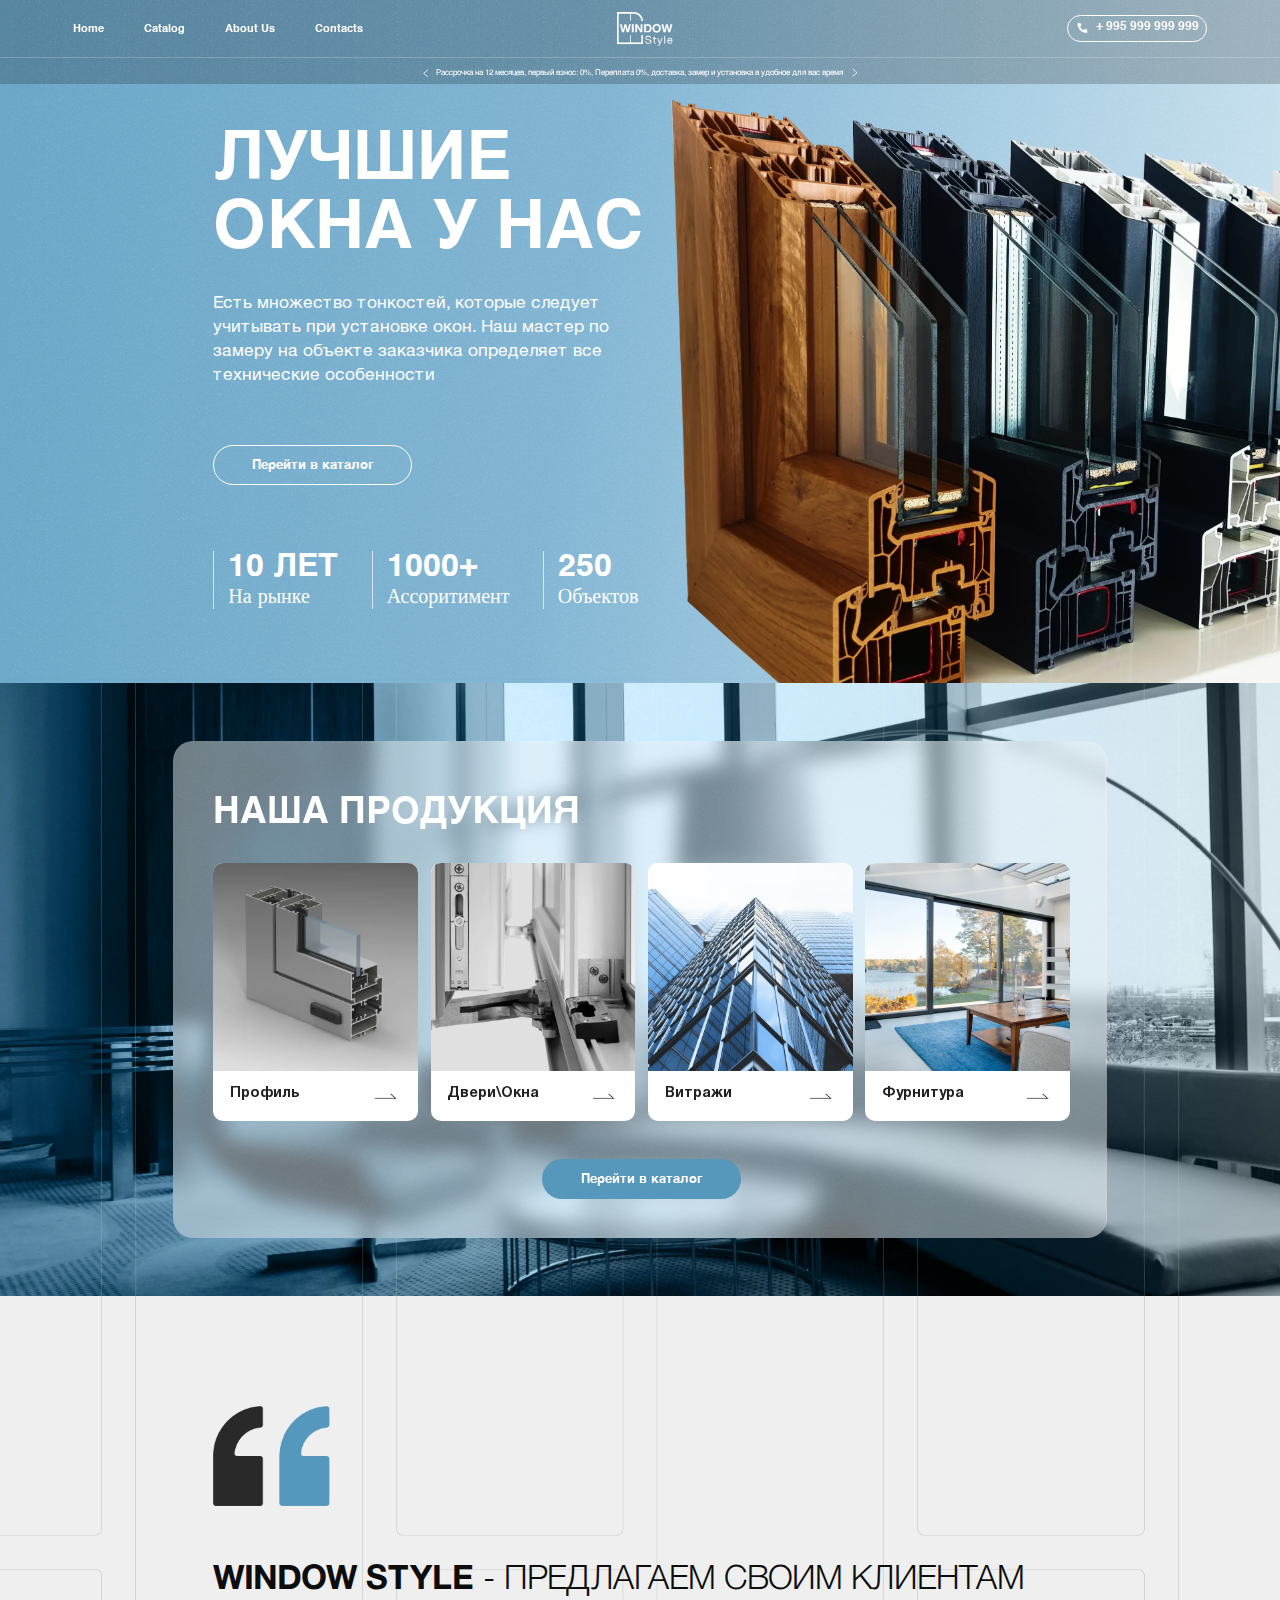
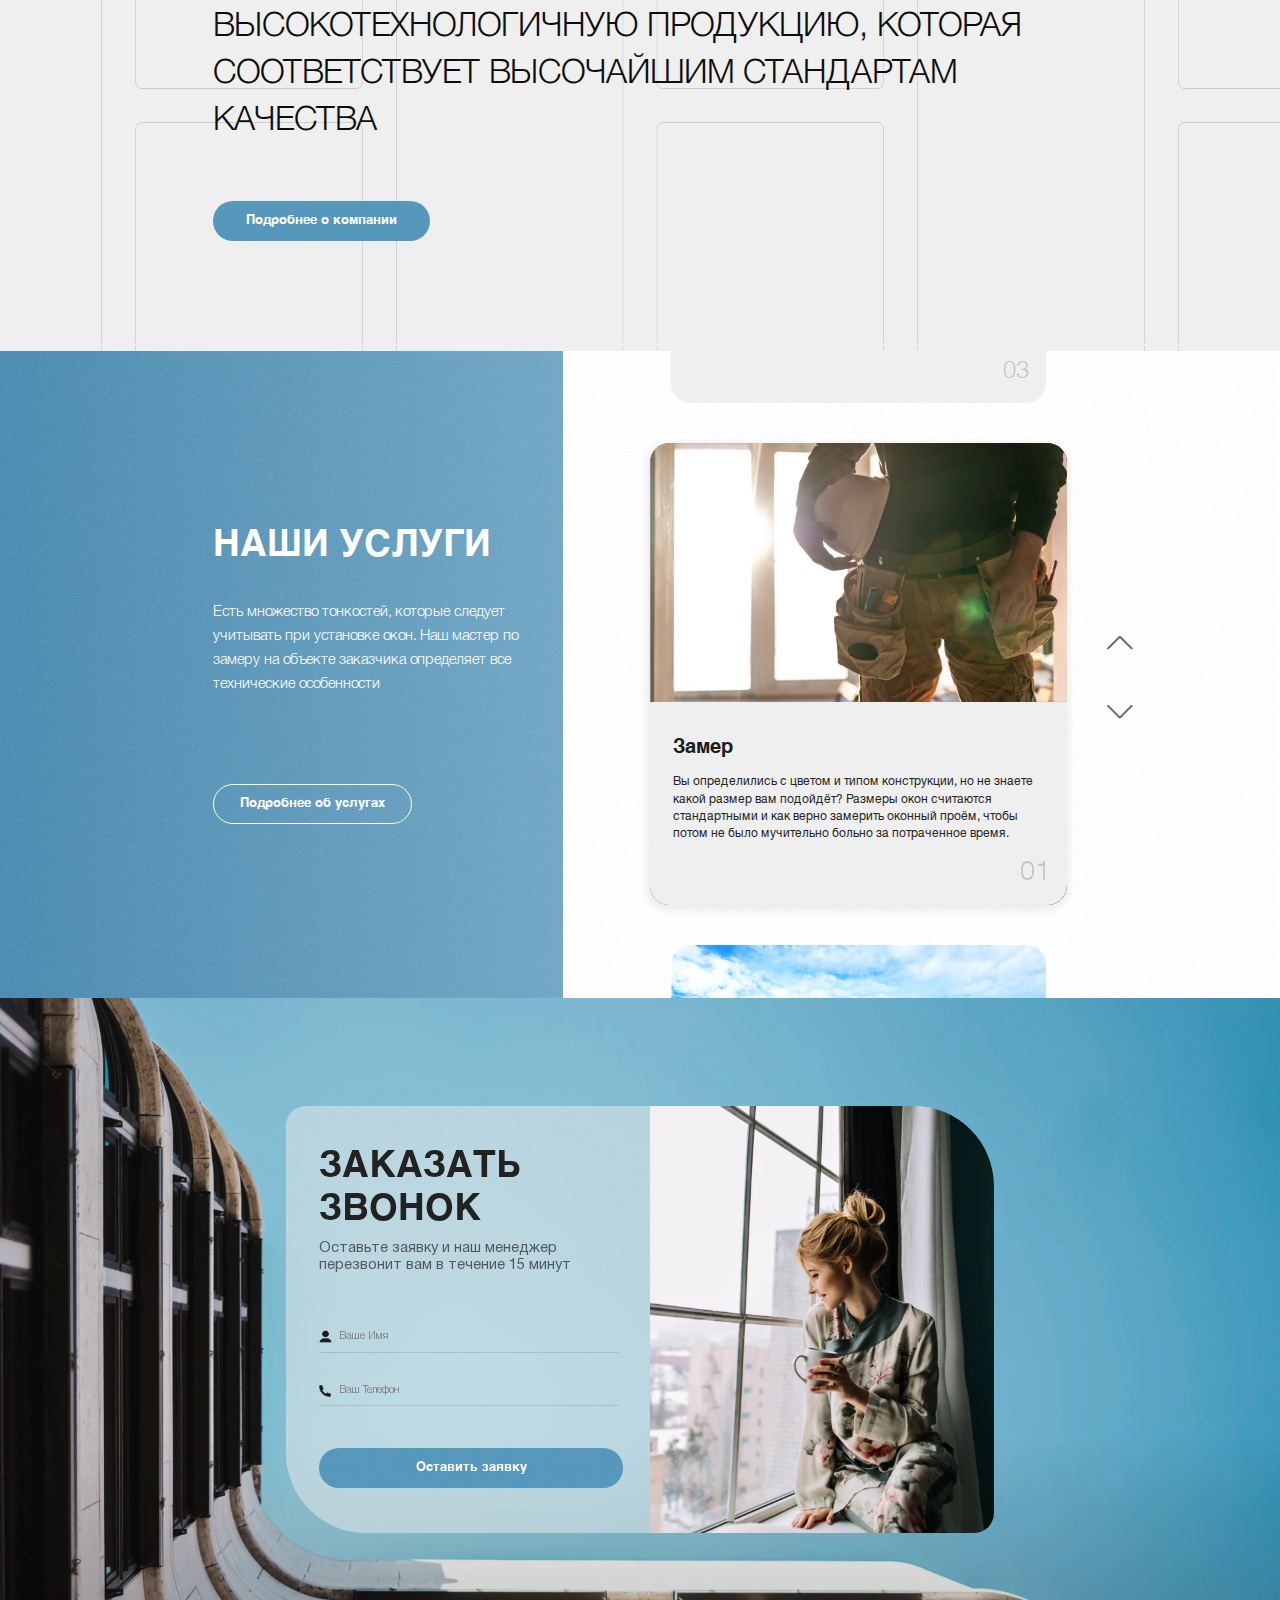
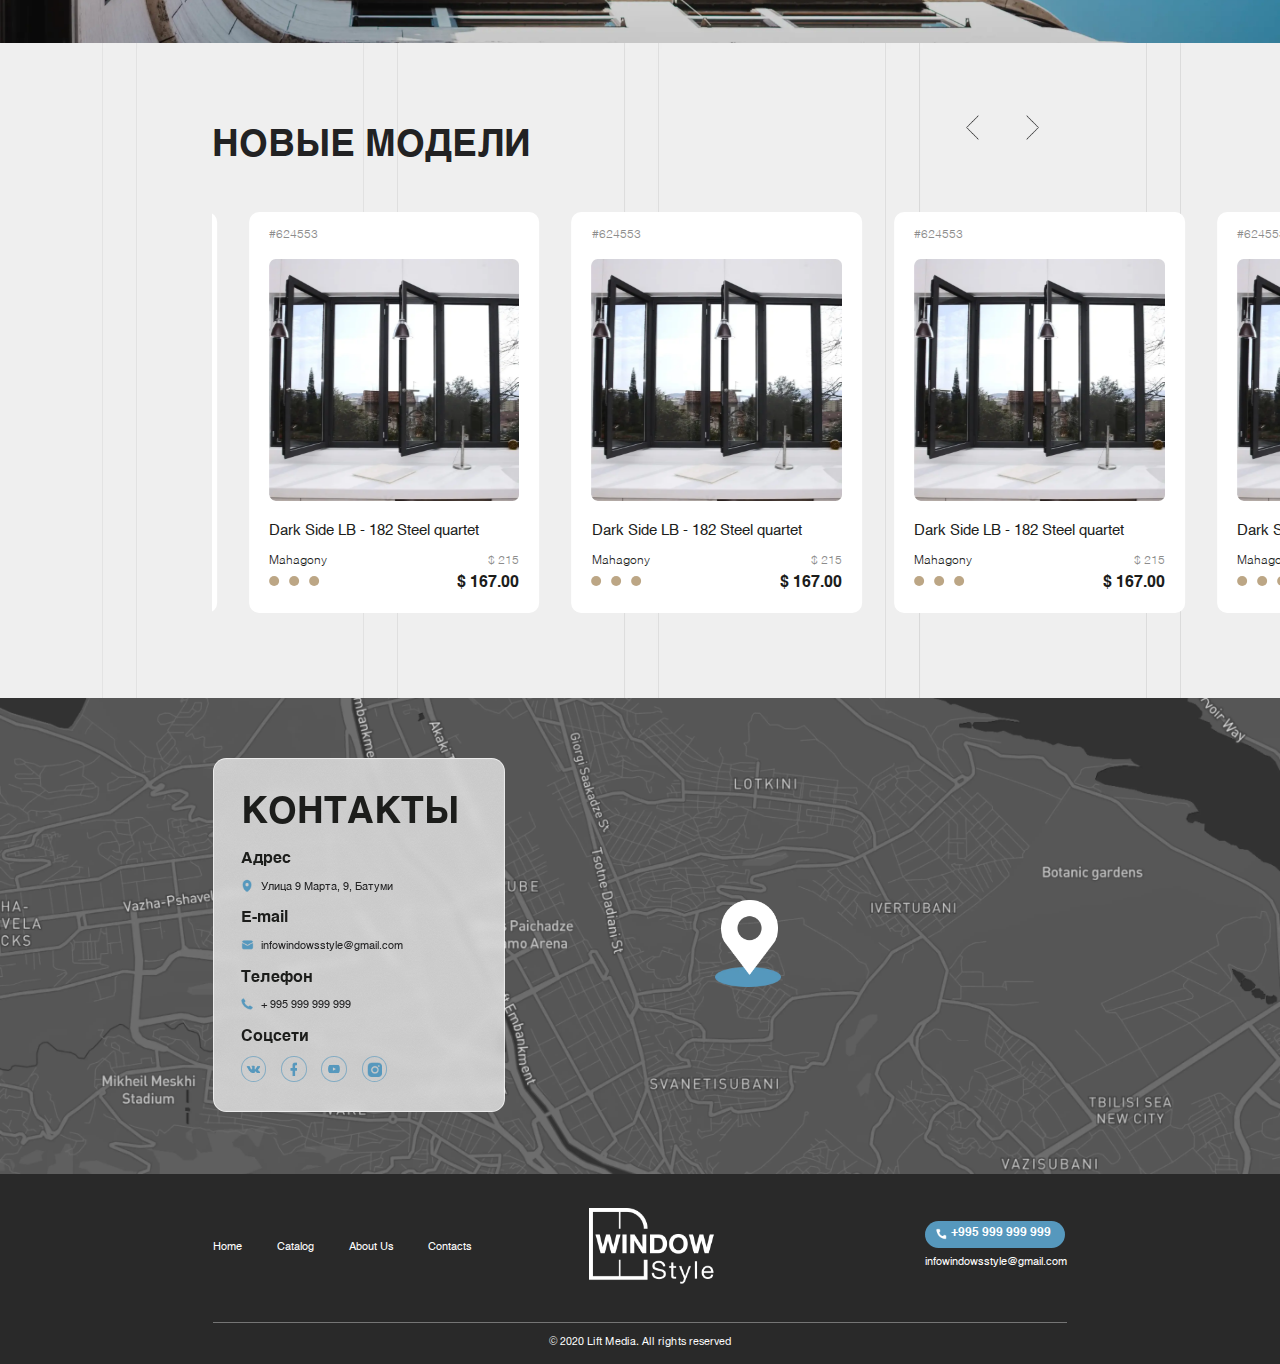
==== commit c7388ee3: "добавила страницу продукта" ====
--- a/index.html
+++ b/index.html
@@ -1,43 +1,43 @@
-<!DOCTYPE html>
-<html lang="en">
- <head>
-	<meta charset="UTF-8">
-	<meta http-equiv="X-UA-Compatible" content="IE=edge">
-	<meta name="viewport" content="width=device-width, initial-scale=1.0">
-	<link
-  rel="stylesheet"
-  href="https://cdn.jsdelivr.net/npm/swiper@8/swiper-bundle.min.css?_v=20221128040547"
-/>
-	<link rel="stylesheet" href="css/style.min.css?_v=20221128040547">
-	<title>Главная</title>
-</head>
-
-<body class="wrapper">
-  <header class="header">
-  <div class="header_top">
-    <nav class="nav_header">
-      <li class="ul_header"><a href="./index.html" class="nav_item">Home</a></li>
-      <li class="ul_header"><a href="#" class="nav_item">Catalog</a></li>
-      <li class="ul_header"><a href="./about_us.html" class="nav_item">About Us</a></li>
-      <li class="ul_header"><a href="./contacts.html" class="nav_item">Contacts</a></li>
-    </nav>
-    <div class="header_logo">
-      <picture><source srcset="./img/LOGO.webp" type="image/webp"><img src="./img/LOGO.png" alt="logo" class="logo_img" /></picture>
-    </div>
-    <div class="tel_header">
-      <a href="tel:+995999999999">+ 995 999 999 999</a>
-    </div>
-  </div>
-  <hr class="header_hr" />
-  <div class="header_down container">
-    <span class="attention_text"
-      >Рассрочка на 12 месяцев, первый взнос: 0%, Переплата 0%, доставка, замер
-      и установка в удобное для вас время</span
-    >
-  </div>
-</header>
-
-  <main class="main">
+<!DOCTYPE html>
+<html lang="en">
+ <head>
+	<meta charset="UTF-8">
+	<meta http-equiv="X-UA-Compatible" content="IE=edge">
+	<meta name="viewport" content="width=device-width, initial-scale=1.0">
+	<link
+  rel="stylesheet"
+  href="https://cdn.jsdelivr.net/npm/swiper@8/swiper-bundle.min.css?_v=20221129032930"
+/>
+	<link rel="stylesheet" href="css/style.min.css?_v=20221129032930">
+	<title>Главная</title>
+</head>
+
+<body class="wrapper">
+  <header class="header">
+  <div class="header_top">
+    <nav class="nav_header">
+      <li class="ul_header"><a href="./index.html" class="nav_item">Home</a></li>
+      <li class="ul_header"><a href="#" class="nav_item">Catalog</a></li>
+      <li class="ul_header"><a href="./about_us.html" class="nav_item">About Us</a></li>
+      <li class="ul_header"><a href="./contacts.html" class="nav_item">Contacts</a></li>
+    </nav>
+    <div class="header_logo">
+      <picture><source srcset="./img/LOGO.webp" type="image/webp"><img src="./img/LOGO.png" alt="logo" class="logo_img" /></picture>
+    </div>
+    <div class="tel_header">
+      <a href="tel:+995999999999">+ 995 999 999 999</a>
+    </div>
+  </div>
+  <hr class="header_hr" />
+  <div class="header_down container">
+    <span class="attention_text"
+      >Рассрочка на 12 месяцев, первый взнос: 0%, Переплата 0%, доставка, замер
+      и установка в удобное для вас время</span
+    >
+  </div>
+</header>
+
+  <main class="main">
     <section class="first_block">
   <div class="container">
     <div class="first_block_content">
@@ -67,7 +67,7 @@
 
   <picture><source srcset="./img/main_banner.webp" type="image/webp"><img src="./img/main_banner.png" alt="banner" class="first_img" /></picture>
 </section>
-
+
     <section class="second_block">
   <div class="container">
     <div class="category_product_block">
@@ -105,7 +105,7 @@
     <picture><source srcset="./img/second-bg.webp" type="image/webp"><img src="./img/second-bg.png" alt="second_bg" /></picture>
   </div>
 </section>
-
+
     <section class="three_block">
     <div class="container content">
       <div class="quote"><picture><source srcset="./img/quote.webp" type="image/webp"><img src="./img/quote.png" alt="quote"></picture></div>
@@ -117,7 +117,7 @@
       <picture><source srcset="./img/line.webp" type="image/webp"><img src="./img/line.png" alt="line"></picture>
       <picture><source srcset="./img/line.webp" type="image/webp"><img src="./img/line.png" alt="line"></picture>
     </div>
-  </section>
+  </section>
     <section class="four_block">
   <div class="container">
     <div class="content">
@@ -172,7 +172,7 @@
       </div>
     </div>
   </div>
-</section>
+</section>
     <section class="five_block">
   <div class="container">
     <div class="content ">
@@ -189,8 +189,8 @@
     </div>
   </div>
 
-</section>
-    <section class="new_models">
+</section>
+    <!-- <section class="new_models">
   <div class="content">
     <h2 class="title">Новые модели</h2>
     <div class="slider_product_content swiper">
@@ -331,13 +331,168 @@
   <div class="img_bg">
     <picture><source srcset="./img/animationproductbg.webp" type="image/webp"><img src="./img/animationproductbg.png" alt="img_bg"></picture>
   </div>
-</section>
+</section> -->
+
+
+
+<section class="new_models">
+  <div class="content">
+    <h2 class="title">Новые модели</h2>
+    <div class="slider_product_content swiper">
+      <div class="slider_models swiper-wrapper">
+      
+       
+        <a href="./product_page.html" class="slider_border swiper-slide">
+          <div class="slide_model_itemm ">
+            <div class="content_slide">
+              <div class="articul">#624553</div>
+              <div class="img_slider swiper">
+                <div class="img_container swiper-wrapper">
+                  <div class="imade_container swiper-slide"><picture><source srcset="./img/produkt1slide.webp" type="image/webp"><img src="./img/produkt1slide.png" alt="slide"></picture></div>
+                <div class="imade_container swiper-slide"><picture><source srcset="./img/produkt1slide.webp" type="image/webp"><img src="./img/produkt1slide.png" alt="slide"></picture></div>
+                <div class="imade_container swiper-slide"><picture><source srcset="./img/produkt1slide.webp" type="image/webp"><img src="./img/produkt1slide.png" alt="slide"></picture></div>
+                <div class="imade_container swiper-slide"><picture><source srcset="./img/produkt1slide.webp" type="image/webp"><img src="./img/produkt1slide.png" alt="slide"></picture></div>
+                <div class="imade_container swiper-slide"><picture><source srcset="./img/produkt1slide.webp" type="image/webp"><img src="./img/produkt1slide.png" alt="slide"></picture></div></div>
+                
+                
+  
+              </div>
+  
+              <div class="name_product">Dark Side LB - 182 Steel quartet </div>
+  
+              <div class="description_product">
+                <div class="variable">
+                  <p class="name_variable">Mahagony</p>
+                  <div class="all_variable"><span class="color_variable"></span><span class="color_variable"></span><span
+                      class="color_variable"></span></div>
+                </div>
+                <div class="price_product">
+                  <div class="old_price">$ 215</div>
+                  <div class="new_price">$ 167.00</div>
+                </div>
+              </div>
+  
+            </div>
+          </div>
+        </a>
+        <a href="./product_page.html" class="slider_border swiper-slide">
+          <div class="slide_model_itemm ">
+            <div class="content_slide">
+              <div class="articul">#624553</div>
+              <div class="img_slider swiper">
+                <div class="img_container swiper-wrapper">
+                  <div class="imade_container swiper-slide"><picture><source srcset="./img/produkt1slide.webp" type="image/webp"><img src="./img/produkt1slide.png" alt="slide"></picture></div>
+                <div class="imade_container swiper-slide"><picture><source srcset="./img/produkt1slide.webp" type="image/webp"><img src="./img/produkt1slide.png" alt="slide"></picture></div>
+                <div class="imade_container swiper-slide"><picture><source srcset="./img/produkt1slide.webp" type="image/webp"><img src="./img/produkt1slide.png" alt="slide"></picture></div>
+                <div class="imade_container swiper-slide"><picture><source srcset="./img/produkt1slide.webp" type="image/webp"><img src="./img/produkt1slide.png" alt="slide"></picture></div>
+                <div class="imade_container swiper-slide"><picture><source srcset="./img/produkt1slide.webp" type="image/webp"><img src="./img/produkt1slide.png" alt="slide"></picture></div></div>
+                
+                
+  
+              </div>
+  
+              <div class="name_product">Dark Side LB - 182 Steel quartet </div>
+  
+              <div class="description_product">
+                <div class="variable">
+                  <p class="name_variable">Mahagony</p>
+                  <div class="all_variable"><span class="color_variable"></span><span class="color_variable"></span><span
+                      class="color_variable"></span></div>
+                </div>
+                <div class="price_product">
+                  <div class="old_price">$ 215</div>
+                  <div class="new_price">$ 167.00</div>
+                </div>
+              </div>
+  
+            </div>
+          </div>
+        </a>
+        <a href="./product_page.html" class="slider_border swiper-slide">
+          <div class="slide_model_itemm ">
+            <div class="content_slide">
+              <div class="articul">#624553</div>
+              <div class="img_slider swiper">
+                <div class="img_container swiper-wrapper">
+                  <div class="imade_container swiper-slide"><picture><source srcset="./img/produkt1slide.webp" type="image/webp"><img src="./img/produkt1slide.png" alt="slide"></picture></div>
+                <div class="imade_container swiper-slide"><picture><source srcset="./img/produkt1slide.webp" type="image/webp"><img src="./img/produkt1slide.png" alt="slide"></picture></div>
+                <div class="imade_container swiper-slide"><picture><source srcset="./img/produkt1slide.webp" type="image/webp"><img src="./img/produkt1slide.png" alt="slide"></picture></div>
+                <div class="imade_container swiper-slide"><picture><source srcset="./img/produkt1slide.webp" type="image/webp"><img src="./img/produkt1slide.png" alt="slide"></picture></div>
+                <div class="imade_container swiper-slide"><picture><source srcset="./img/produkt1slide.webp" type="image/webp"><img src="./img/produkt1slide.png" alt="slide"></picture></div></div>
+                
+                
+  
+              </div>
+  
+              <div class="name_product">Dark Side LB - 182 Steel quartet </div>
+  
+              <div class="description_product">
+                <div class="variable">
+                  <p class="name_variable">Mahagony</p>
+                  <div class="all_variable"><span class="color_variable"></span><span class="color_variable"></span><span
+                      class="color_variable"></span></div>
+                </div>
+                <div class="price_product">
+                  <div class="old_price">$ 215</div>
+                  <div class="new_price">$ 167.00</div>
+                </div>
+              </div>
+  
+            </div>
+          </div>
+        </a>
+        <a href="./product_page.html" class="slider_border swiper-slide">
+          <div class="slide_model_itemm ">
+            <div class="content_slide">
+              <div class="articul">#624553</div>
+              <div class="img_slider swiper">
+                <div class="img_container swiper-wrapper">
+                  <div class="imade_container swiper-slide"><picture><source srcset="./img/produkt1slide.webp" type="image/webp"><img src="./img/produkt1slide.png" alt="slide"></picture></div>
+                <div class="imade_container swiper-slide"><picture><source srcset="./img/produkt1slide.webp" type="image/webp"><img src="./img/produkt1slide.png" alt="slide"></picture></div>
+                <div class="imade_container swiper-slide"><picture><source srcset="./img/produkt1slide.webp" type="image/webp"><img src="./img/produkt1slide.png" alt="slide"></picture></div>
+                <div class="imade_container swiper-slide"><picture><source srcset="./img/produkt1slide.webp" type="image/webp"><img src="./img/produkt1slide.png" alt="slide"></picture></div>
+                <div class="imade_container swiper-slide"><picture><source srcset="./img/produkt1slide.webp" type="image/webp"><img src="./img/produkt1slide.png" alt="slide"></picture></div></div>
+                
+                
+  
+              </div>
+  
+              <div class="name_product">Dark Side LB - 182 Steel quartet </div>
+  
+              <div class="description_product">
+                <div class="variable">
+                  <p class="name_variable">Mahagony</p>
+                  <div class="all_variable"><span class="color_variable"></span><span class="color_variable"></span><span
+                      class="color_variable"></span></div>
+                </div>
+                <div class="price_product">
+                  <div class="old_price">$ 215</div>
+                  <div class="new_price">$ 167.00</div>
+                </div>
+              </div>
+  
+            </div>
+          </div>
+        </a>
+        
+        
+      </div>
+      <div class="slider_product-button-prev swiper-button-prev "></div>
+      <div class="slider_product-button-next swiper-button-next"></div>
+    </div>
+
+  </div>
+  <div class="img_bg">
+    <picture><source srcset="./img/animationproductbg.webp" type="image/webp"><img src="./img/animationproductbg.png" alt="img_bg"></picture>
+  </div>
+  
+</section>
     <section class="map">
   <div class="contact_block">
     <h2 class="title">Контакты</h2>
     <div class="contact_item">
       <p class="title_item">Адрес</p>
-      <p class="subtitle_item map_item">Улица 9 Марта, 9, Батуми</p>
+      <p class="subtitle_item map_item"><a href="https://yandex.by/maps/10278/batumi/house/YEgYcANgQUUEQFprfXp1dXRqYg==/?ll=41.640803%2C41.644896&z=17.05" target="_blank">Улица 9 Марта, 9, Батуми</a> </p>
     </div>
     <div class="contact_item">
       <p class="title_item">E-mail</p>
@@ -356,22 +511,22 @@
   <div class="map_img"><picture><source srcset="./img/Contacts.webp" type="image/webp"><img src="./img/Contacts.png" alt="map"></picture></div>
   <div class="plase"><picture><source srcset="./img/place.webp" type="image/webp"><img src="./img/place.png" alt="place"></picture></div>
   <div class="white_plase"><picture><source srcset="./img/el_map-marker.webp" type="image/webp"><img src="./img/el_map-marker.png" alt="place"></picture></div>
-</section>
-
-    
-   
-   
-  
-
-  </main>
+</section>
+
+    
+   
+   
+  
+
+  </main>
   <footer class="footer">
   <div class="container footer-content">
     <div class="block_up">
       <nav class="footer_nav">
-        <li><a href="./index.html">Home</a></li>
+        <li><a href="#">Home</a></li>
         <li><a href="#">Catalog</a></li>
-        <li><a href="./about_us.html">About Us</a></li>
-        <li><a href="./contacts.html">Contacts</a></li>
+        <li><a href="#">About Us</a></li>
+        <li><a href="#">Contacts</a></li>
       </nav>
       <div class="footer_logo">
         <picture><source srcset="./img/footerlogo.webp" type="image/webp"><img src="./img/footerlogo.png" alt="logo"></picture>
@@ -387,9 +542,9 @@
     </div>
 
   </div>
-</footer>
-  <script src="https://cdn.jsdelivr.net/npm/swiper@8/swiper-bundle.min.js?_v=20221128040547"></script>
-  <script src="js/app.min.js?_v=20221128040547"></script>
-</body>
-
+</footer>
+  <script src="https://cdn.jsdelivr.net/npm/swiper@8/swiper-bundle.min.js?_v=20221129032930"></script>
+  <script src="js/app.min.js?_v=20221129032930"></script>
+</body>
+
 </html>--- a/css/style.min.css
+++ b/css/style.min.css
@@ -272,13 +272,23 @@
   font-size: 1.042vw;
   line-height: 1.198vw;
   color: #ffffff;
+  transition: 0.3s ease-in;
+  cursor: pointer;
+}
+.transparent_bnt:hover {
+  background: #FFFFFF;
+  border: 0.052vw solid #FFFFFF;
+  border-radius: 2.292vw;
+  transition: 0.3s ease-in;
+  color: rgb(84, 150, 187);
 }
 
 .blue_btn {
-  background: #5698bd;
+  background: url(../img/shum1.png), #5698bd;
   border-radius: 2.292vw;
   display: flex;
   align-items: center;
+  background-size: 100% 100%;
   justify-content: center;
   height: 3.125vw;
   transition: 0.3s ease-in-out;
@@ -288,45 +298,45 @@
   font-size: 1.042vw;
   line-height: 1.198vw;
   color: #ffffff;
-}
-
-.webp .header {
-  background: url(../img/Header.webp);
+  cursor: pointer;
+  transition: 0.3s ease-in;
+}
+.blue_btn:hover {
+  background: #FFFFFF;
+  transition: 0.3s ease-in;
+  color: rgb(84, 150, 187);
+}
+
+input::-webkit-input-placeholder {
+  opacity: 1;
+  transition: opacity 0.3s ease;
+}
+
+input:focus::-webkit-input-placeholder {
+  opacity: 0;
+  transition: opacity 0.3s ease;
+}
+
+.product_page_bg {
+  background-color: #EFEFEF;
+}
+
+.header {
+  background: url(../img/shum1.png), linear-gradient(99.37deg, rgba(109, 168, 201, 0.2) 2.8%, rgba(131, 183, 213, 0.2) 44.65%, rgba(206, 229, 242, 0.2) 97.32%), rgba(0, 0, 0, 0.25);
   background-size: 100% 100%;
-  background-repeat: no-repeat;
-}
-
-.webp .header .tel_header a::before {
-  background: url(../img/carbon_phone.webp);
-  background-repeat: no-repeat;
-  background-size: 100%;
-  background-position: center;
-}
-
-.webp .header .attention_text::after {
-  background: url(../img/left_arr.webp);
-  background-repeat: no-repeat;
-  background-size: 100%;
-  background-position: center;
-}
-
-.webp .header .attention_text::before {
-  background: url(../img/right_arr.webp);
-  background-repeat: no-repeat;
-  background-size: 100%;
-  background-position: center;
-}
-
-.header {
-  background: url(../img/Header.png);
-  background-size: 100% 100%;
-  background-repeat: no-repeat;
+  backdrop-filter: blur(38.5px);
+  background-repeat: no-repeat;
+  position: fixed;
+  top: 0;
+  left: 0;
+  z-index: 1000;
+  width: 100%;
 }
 .header .header_top {
   display: flex;
   align-items: center;
   justify-content: space-between;
-  padding: 1.667vw 5.729vw;
+  padding: 0.938vw 5.729vw;
 }
 .header .header_hr {
   height: 0.052vw;
@@ -364,6 +374,7 @@
   display: flex;
   align-items: center;
   padding-left: 2.188vw;
+  transition: 0.3s ease-in;
 }
 .header .tel_header a {
   font-family: "Helvetica";
@@ -429,8 +440,11 @@
 }
 
 .first_block {
-  background: linear-gradient(99.37deg, #6da8c9 2.8%, #83b7d5 44.65%, #cee5f2 97.32%);
-  position: relative;
+  background: url(../img/shum1.png), linear-gradient(99.37deg, #6da8c9 2.8%, #83b7d5 44.65%, #cee5f2 97.32%);
+  position: relative;
+  padding-top: 6.25vw;
+  background-size: 100% 100%;
+  background-repeat: no-repeat;
 }
 .first_block .first_block_content {
   position: relative;
@@ -515,7 +529,8 @@
   z-index: 1;
   display: flex;
   flex-direction: column;
-  background: url(4k_Dissolve_Noise_Texture.png), rgba(237, 245, 249, 0.47);
+  background: url(../img/shum1.png), rgba(237, 245, 249, 0.47);
+  background-size: 100% 100%;
   backdrop-filter: blur(0.781vw);
   border-radius: 1.563vw;
   padding: 4.01vw 2.865vw 3.021vw 3.125vw;
@@ -546,7 +561,24 @@
   background-size: 1.719vw 0.443vw;
   background-repeat: no-repeat;
   background-position: 12.656vw 17.969vw;
+  transition: 0.7s ease-in;
   cursor: pointer;
+}
+.second_block .item:hover {
+  background: #222223;
+  background-image: url(../img/cat-bg-2.png);
+  background-size: 1.719vw 0.443vw;
+  background-repeat: no-repeat;
+  background-position: 12.656vw 17.969vw;
+  transition: 0.7s ease-in;
+}
+.second_block .item:hover .category_link {
+  color: #FFFFFF;
+  transition: 0.7s ease-in;
+}
+.second_block .item:hover .img_bg img {
+  transform: scale(1.2);
+  transition: 0.7s ease-in;
 }
 .second_block .img_bg {
   height: 16.302vw;
@@ -556,6 +588,7 @@
   width: 100%;
   height: 100%;
   object-fit: cover;
+  transition: 0.7s ease-in;
 }
 .second_block .name_category {
   padding-top: 1.094vw;
@@ -568,6 +601,7 @@
   line-height: 1.354vw;
   color: #222223;
   padding-left: 1.302vw;
+  transition: 0.7s ease-in;
 }
 .second_block .btn {
   width: 15.521vw;
@@ -633,14 +667,37 @@
   left: 0;
   z-index: 0;
   width: 100vw;
+  animation: bg-animate 20s linear infinite;
+  display: flex;
+  flex-direction: column;
 }
 .three_block .img_animation img {
   width: 100%;
 }
+@keyframes bg-animate {
+  0% {
+    top: 0;
+  }
+  25% {
+    top: -9vw;
+  }
+  50% {
+    top: -18vw;
+  }
+  75% {
+    top: -9vw;
+  }
+  100% {
+    top: 0vw;
+  }
+}
 
 .four_block {
-  background: linear-gradient(to right, #4e8eb3 0.83%, #74a9c7 44%, #ffffff 44%, #ffffff 100%);
+  background: url(../img/shum1.png), linear-gradient(to right, #4e8eb3 0.83%, #74a9c7 44%, #ffffff 44%, #ffffff 100%);
   overflow: hidden;
+  box-shadow: 0px -6px 40px rgba(0, 0, 0, 0.05), 0px 6px 40px rgba(0, 0, 0, 0.05);
+  background-size: 100% 100%;
+  background-repeat: no-repeat;
 }
 .four_block .content {
   display: flex;
@@ -849,8 +906,9 @@
   width: 55.313vw;
   margin: 0 auto;
   border-radius: 1.563vw 6.25vw;
-  background: url(4k_Dissolve_Noise_Texture.png), rgba(240, 240, 240, 0.48);
+  background: url(../img/shum1.png), rgba(240, 240, 240, 0.48);
   backdrop-filter: blur(0.781vw);
+  background-size: 100%;
   overflow: hidden;
   height: 33.333vw;
 }
@@ -883,7 +941,7 @@
   height: 2.292vw;
   background-color: transparent;
   margin-bottom: 1.823vw;
-  border-bottom: 0.052vw solid rgba(28, 29, 27, 0.7176470588);
+  border-bottom: 0.052vw solid rgba(128, 128, 128, 0.284);
   padding: 1.146vw 0 1.146vw 1.563vw;
   font-family: "Helvetica Neue";
   font-style: normal;
@@ -895,13 +953,19 @@
   background-size: 1.042vw;
   background-repeat: no-repeat;
   background-position: 0vw center;
+  transition: 0.3s ease;
+}
+.five_block .form_content .fio:focus {
+  transition: 0.3s ease;
+  background-image: none;
+  padding: 1.146vw 0 1.146vw 0;
 }
 .five_block .form_content .tel {
   width: 23.438vw;
   height: 2.292vw;
   background-color: transparent;
   margin-bottom: 1.823vw;
-  border-bottom: 0.052vw solid rgba(28, 29, 27, 0.7176470588);
+  border-bottom: 0.052vw solid rgba(128, 128, 128, 0.284);
   padding: 1.146vw 0 1.146vw 1.563vw;
   font-family: "Helvetica Neue";
   font-style: normal;
@@ -913,6 +977,11 @@
   background-size: 0.906vw 0.906vw;
   background-repeat: no-repeat;
   background-position: 0vw center;
+}
+.five_block .form_content .tel:focus {
+  transition: 0.3s ease;
+  background-image: none;
+  padding: 1.146vw 0 1.146vw 0;
 }
 .five_block .form_content .bnt {
   width: 23.75vw;
@@ -1123,6 +1192,7 @@
 .new_models .swiper {
   position: static;
   overflow: hidden;
+  transition: 0.3s ease-in;
 }
 .new_models .slick-list {
   overflow: hidden;
@@ -1167,7 +1237,8 @@
   overflow: hidden;
 }
 .map .contact_block {
-  background: url(4k_Dissolve_Noise_Texture.png), rgba(255, 255, 255, 0.8);
+  background: url(../img/shum1.png), rgba(255, 255, 255, 0.7);
+  background-size: 100% 100%;
   border: 0.052vw solid rgba(255, 255, 255, 0.6);
   backdrop-filter: blur(0.391vw);
   /* Note: backdrop-filter has minimal browser support */
@@ -1233,7 +1304,7 @@
   height: 0.97vw;
   position: absolute;
   left: 0;
-  top: 50%;
+  top: 38%;
   transform: translate(0, -50%);
   background-image: url(../img/ph_map-pin-fill.png);
   background-repeat: no-repeat;
@@ -1249,7 +1320,7 @@
   height: 1.042vw;
   position: absolute;
   left: 0;
-  top: 50%;
+  top: 38%;
   transform: translate(0, -50%);
   background-image: url(../img/fluent_mail-24-filled.png);
   background-repeat: no-repeat;
@@ -1265,7 +1336,7 @@
   height: 0.938vw;
   position: absolute;
   left: 0;
-  top: 50%;
+  top: 38%;
   transform: translate(0, -50%);
   background-image: url(../img/clarity_phone-handset-solid.png);
   background-repeat: no-repeat;
@@ -1350,9 +1421,27 @@
   position: absolute;
   left: 55.885vw;
   top: 15.208vw;
+  animation: map-bounce 2.5s linear infinite;
 }
 .map .white_plase img {
   width: 100%;
+}
+@keyframes map-bounce {
+  0% {
+    top: 15.208vw;
+  }
+  25% {
+    top: 14.479vw;
+  }
+  50% {
+    top: 14.063vw;
+  }
+  75% {
+    top: 14.479vw;
+  }
+  100% {
+    top: 15.208vw;
+  }
 }
 
 .banner_about {
@@ -1360,6 +1449,7 @@
   position: relative;
   min-height: 25.885vw;
   height: auto;
+  margin-top: 6.25vw;
 }
 .banner_about .breadscrumbs {
   display: flex;
@@ -1427,11 +1517,30 @@
   z-index: -1;
   min-height: 25.885vw;
   height: auto;
+  transform: scale(1);
+  animation: banner-scale 25s linear infinite;
 }
 .banner_about .img_banner img {
   width: 100%;
   height: 100%;
   object-fit: cover;
+}
+@keyframes banner-scale {
+  0% {
+    transform: scale(1);
+  }
+  25% {
+    transform: scale(1.25);
+  }
+  50% {
+    transform: scale(1.5);
+  }
+  75% {
+    transform: scale(1.25);
+  }
+  100% {
+    transform: scale(1);
+  }
 }
 
 .gallery_about {
@@ -1547,6 +1656,7 @@
   position: absolute;
   left: -4.531vw;
   bottom: 6.25vw;
+  animation: gallery-animate 30s linear infinite;
 }
 .gallery_about .img_gallery {
   width: 16.875vw;
@@ -1560,11 +1670,29 @@
   height: 100%;
   object-fit: cover;
 }
+@keyframes gallery-animate {
+  0% {
+    left: -4.531vw;
+  }
+  25% {
+    left: -26.531vw;
+  }
+  50% {
+    left: -48.531vw;
+  }
+  75% {
+    left: -26.531vw;
+  }
+  100% {
+    left: -4.531vw;
+  }
+}
 
 .map_contacts {
   position: relative;
   height: 37.188vw;
   overflow: hidden;
+  margin-top: 6.25vw;
 }
 .map_contacts .breadscrumbs {
   display: flex;
@@ -1658,7 +1786,7 @@
   height: 0.97vw;
   position: absolute;
   left: 0;
-  top: 50%;
+  top: 38%;
   transform: translate(0, -50%);
   background-image: url(../img/ph_map-pin-fill.png);
   background-repeat: no-repeat;
@@ -1674,7 +1802,7 @@
   height: 1.042vw;
   position: absolute;
   left: 0;
-  top: 50%;
+  top: 38%;
   transform: translate(0, -50%);
   background-image: url(../img/fluent_mail-24-filled.png);
   background-repeat: no-repeat;
@@ -1690,7 +1818,7 @@
   height: 0.938vw;
   position: absolute;
   left: 0;
-  top: 50%;
+  top: 38%;
   transform: translate(0, -50%);
   background-image: url(../img/clarity_phone-handset-solid.png);
   background-repeat: no-repeat;
@@ -1776,10 +1904,28 @@
   height: 6.458vw;
   position: absolute;
   left: 64.167vw;
-  top: 15.208vw;
+  top: 15.156vw;
+  animation: map-bounce 2.5s linear infinite;
 }
 .map_contacts .white_plase img {
   width: 100%;
+}
+@keyframes map-bounce {
+  0% {
+    top: 15.156vw;
+  }
+  25% {
+    top: 14.479vw;
+  }
+  50% {
+    top: 14.063vw;
+  }
+  75% {
+    top: 14.479vw;
+  }
+  100% {
+    top: 15.156vw;
+  }
 }
 
 .footer {
@@ -1788,6 +1934,7 @@
 .footer .footer-content {
   display: flex;
   flex-direction: column;
+  width: 66.667vw;
 }
 .footer .block_up {
   display: flex;
@@ -1828,7 +1975,9 @@
 .footer .tel {
   width: 10.938vw;
   height: 2.083vw;
-  background: linear-gradient(0deg, #5698bd, #5698bd), url(4k_Dissolve_Noise_Texture.png), #5496bb;
+  background: linear-gradient(0deg, #5698bd, #5698bd), url(../img/shum1.png), #5496bb;
+  background-size: 100% 100%;
+  background-repeat: no-repeat;
   border-radius: 2.292vw;
   display: flex;
   align-items: center;
@@ -1879,4 +2028,326 @@
   font-size: 0.833vw;
   line-height: 0.99vw;
   color: #ffffff;
+}
+
+.product_page_block {
+  padding-top: 6.25vw;
+  position: relative;
+}
+.product_page_block .home {
+  font-family: "Helvetica";
+  font-style: normal;
+  font-weight: 400;
+  font-size: 0.833vw;
+  line-height: 0.938vw;
+  color: #999999;
+  height: 0.938vw;
+  border-right: 0.052vw solid gray;
+  padding-right: 0.781vw;
+  margin-right: 0.781vw;
+  display: block;
+}
+.product_page_block .page {
+  font-family: "Helvetica";
+  font-style: normal;
+  font-weight: 400;
+  font-size: 0.833vw;
+  line-height: 0.938vw;
+  color: #1E1E1E;
+}
+.product_page_block .content {
+  width: 66.667vw;
+  margin: 0 auto;
+}
+.product_page_block .breadscrumbs {
+  display: flex;
+  margin-top: 1.302vw;
+  margin-left: auto;
+  margin-top: 25px;
+  margin-bottom: 40px;
+}
+.product_page_block .page_content {
+  display: flex;
+  align-items: flex-start;
+  justify-content: space-between;
+}
+.product_page_block .product_page_left {
+  width: 624px;
+  overflow: hidden;
+}
+.product_page_block .product_page_left .big_slider {
+  width: 100%;
+  border-radius: 15px;
+  overflow: hidden;
+  height: 683px;
+}
+.product_page_block .product_page_left .swiper-slide img {
+  width: 100%;
+  height: 100%;
+  object-fit: cover;
+}
+.product_page_block .product_page_right {
+  width: 625px;
+}
+.product_page_block .product_page_right .product_desk {
+  padding-bottom: 40px;
+  border-bottom: 1px solid rgba(154, 154, 154, 0.4509803922);
+}
+.product_page_block .product_page_right .artikul {
+  font-family: "Helvetica";
+  font-style: normal;
+  font-weight: 300;
+  font-size: 22px;
+  line-height: 34px;
+  color: #8C8C8C;
+  padding-bottom: 25px;
+}
+.product_page_block .product_page_right .name_product {
+  font-family: "Helvetica";
+  font-style: normal;
+  font-weight: 700;
+  font-size: 30px;
+  line-height: 44px;
+  color: #1C1D1B;
+  padding-bottom: 15px;
+}
+.product_page_block .product_page_right .subtitle {
+  font-family: "Helvetica";
+  font-style: normal;
+  font-weight: 300;
+  font-size: 22px;
+  line-height: 34px;
+  color: #1C1D1B;
+  padding-bottom: 25px;
+}
+.product_page_block .product_page_right .variation_size {
+  display: flex;
+  flex-direction: column;
+  gap: 25px;
+  align-items: flex-start;
+  padding-bottom: 40px;
+}
+.product_page_block .product_page_right .title_var {
+  font-family: "Helvetica";
+  font-style: normal;
+  font-weight: 700;
+  font-size: 24px;
+  line-height: 28px;
+  text-align: right;
+  color: #1C1D1B;
+}
+.product_page_block .product_page_right .var_size_items {
+  display: flex;
+  justify-content: flex-start;
+  gap: 15px;
+}
+.product_page_block .product_page_right .size_item {
+  transition: 0.3s ease-in;
+  background: #FFFFFF;
+  border: 1px solid #1C1D1B;
+  border-radius: 51px;
+  width: 113px;
+  height: 43px;
+  display: flex;
+  align-items: center;
+  justify-content: center;
+  font-family: "Helvetica";
+  font-style: normal;
+  font-weight: 300;
+  font-size: 16px;
+  line-height: 26px;
+  text-align: right;
+  color: #282828;
+  transition: 0.3s ease-in;
+  cursor: pointer;
+}
+.product_page_block .product_page_right .size_item:hover {
+  transition: 0.3s ease-in;
+  width: 113px;
+  height: 43px;
+  border-radius: 51px;
+  background: url(../img/shum1.png), #5496BB;
+  background-size: 100% 100%;
+  background-repeat: no-repeat;
+  display: flex;
+  align-items: center;
+  justify-content: center;
+  font-family: "Helvetica";
+  font-style: normal;
+  font-weight: 700;
+  font-size: 16px;
+  line-height: 26px;
+  color: #FFFFFF;
+  transition: 0.3s ease-in;
+  border: 1px solid transparent;
+}
+.product_page_block .product_page_right .size_item.active {
+  width: 113px;
+  height: 43px;
+  border-radius: 51px;
+  background: url(../img/shum1.png), #5496BB;
+  background-size: 100% 100%;
+  background-repeat: no-repeat;
+  display: flex;
+  align-items: center;
+  justify-content: center;
+  font-family: "Helvetica";
+  font-style: normal;
+  font-weight: 700;
+  font-size: 16px;
+  line-height: 26px;
+  color: #FFFFFF;
+  transition: 0.3s ease-in;
+  border: 1px solid transparent;
+}
+.product_page_block .product_page_right .variation_color {
+  display: flex;
+  flex-direction: column;
+  gap: 25px;
+  align-items: flex-start;
+}
+.product_page_block .product_page_right .choize_color {
+  font-family: "Helvetica";
+  font-style: normal;
+  font-weight: 300;
+  font-size: 22px;
+  line-height: 34px;
+  color: #1C1D1B;
+  padding-left: 15px;
+}
+.product_page_block .product_page_right .var_color_items {
+  display: flex;
+  gap: 17px;
+  align-items: center;
+  justify-content: flex-start;
+}
+.product_page_block .product_page_right .color_item {
+  width: 23px;
+  height: 23px;
+  background: #BCA685;
+  border-radius: 50%;
+  transition: 0.3s ease-in;
+  cursor: pointer;
+  position: relative;
+}
+.product_page_block .product_page_right .color_item::before {
+  width: 33px;
+  height: 33px;
+  background: transparent;
+  border-radius: 50%;
+  border: 1px solid black;
+  content: "";
+  position: absolute;
+  left: -5px;
+  top: -5px;
+  opacity: 0;
+  transition: 0.3s ease-in;
+}
+.product_page_block .product_page_right .color_item:hover::before {
+  opacity: 1;
+  transition: 0.3s ease-in;
+}
+.product_page_block .product_page_right .color_item.active::before {
+  opacity: 1;
+}
+.product_page_block .product_page_right .button_for_byu {
+  margin-top: 35px;
+  margin-bottom: 35px;
+  background: url(../img/shum1.png), #5496BB;
+  background-size: 100% 100%;
+  border-radius: 45px;
+  width: 625px;
+  height: 60px;
+  display: flex;
+  align-items: center;
+  justify-content: center;
+  font-family: "Helvetica";
+  font-style: normal;
+  font-weight: 700;
+  font-size: 20px;
+  line-height: 34px;
+  text-align: center;
+  color: #FFFFFF;
+  transition: 0.3s ease-in;
+  cursor: pointer;
+}
+.product_page_block .product_page_right .button_for_byu:hover {
+  background: #FFFFFF;
+  border-radius: 44px;
+  transition: 0.3s ease-in;
+  color: rgb(84, 150, 187);
+}
+.product_page_block .product_page_right .kharakteristik {
+  padding-top: 30px;
+  border-bottom: 1px solid rgba(154, 154, 154, 0.4509803922);
+  padding-bottom: 30px;
+  border-top: 1px solid rgba(154, 154, 154, 0.4509803922);
+}
+.product_page_block .product_page_right .title {
+  font-family: "Helvetica";
+  font-style: normal;
+  font-weight: 700;
+  font-size: 24px;
+  line-height: 28px;
+  color: #1C1D1B;
+  display: flex;
+  align-items: center;
+  justify-content: space-between;
+}
+.product_page_block .product_page_right .arrow_hidden {
+  width: 16px;
+  height: 8px;
+  background: url(../img/arrow-hidden.png);
+  background-position: center;
+  background-size: 100% 100%;
+  background-repeat: no-repeat;
+  transition: 0.3s ease-in-out;
+  cursor: pointer;
+}
+.product_page_block .product_page_right .arrow_hidden.active {
+  transition: 0.3s ease-in-out;
+  transform: rotate(180deg);
+}
+.product_page_block .product_page_right .list {
+  padding-top: 27px;
+  display: flex;
+  flex-direction: column;
+  gap: 20px;
+}
+.product_page_block .product_page_right .list .list_item {
+  display: flex;
+  justify-content: flex-start;
+  width: 100%;
+}
+.product_page_block .product_page_right .list .name_item {
+  width: 50%;
+  font-family: "Helvetica";
+  font-style: normal;
+  font-weight: 300;
+  font-size: 22px;
+  line-height: 34px;
+  color: #1C1D1B;
+}
+.product_page_block .product_page_right .list .value_item {
+  width: 50%;
+  font-family: "Helvetica";
+  font-style: normal;
+  font-weight: 400;
+  font-size: 22px;
+  line-height: 34px;
+  color: #1C1D1B;
+}
+.product_page_block .product_page_right .descriptions {
+  padding-top: 40px;
+  padding-bottom: 40px;
+  border-bottom: 1px solid rgba(154, 154, 154, 0.4509803922);
+}
+.product_page_block .product_page_right .descriptions .desc_text {
+  font-family: "Helvetica";
+  font-style: normal;
+  font-weight: 300;
+  font-size: 22px;
+  line-height: 34px;
+  color: #1C1D1B;
+  padding-top: 25px;
 }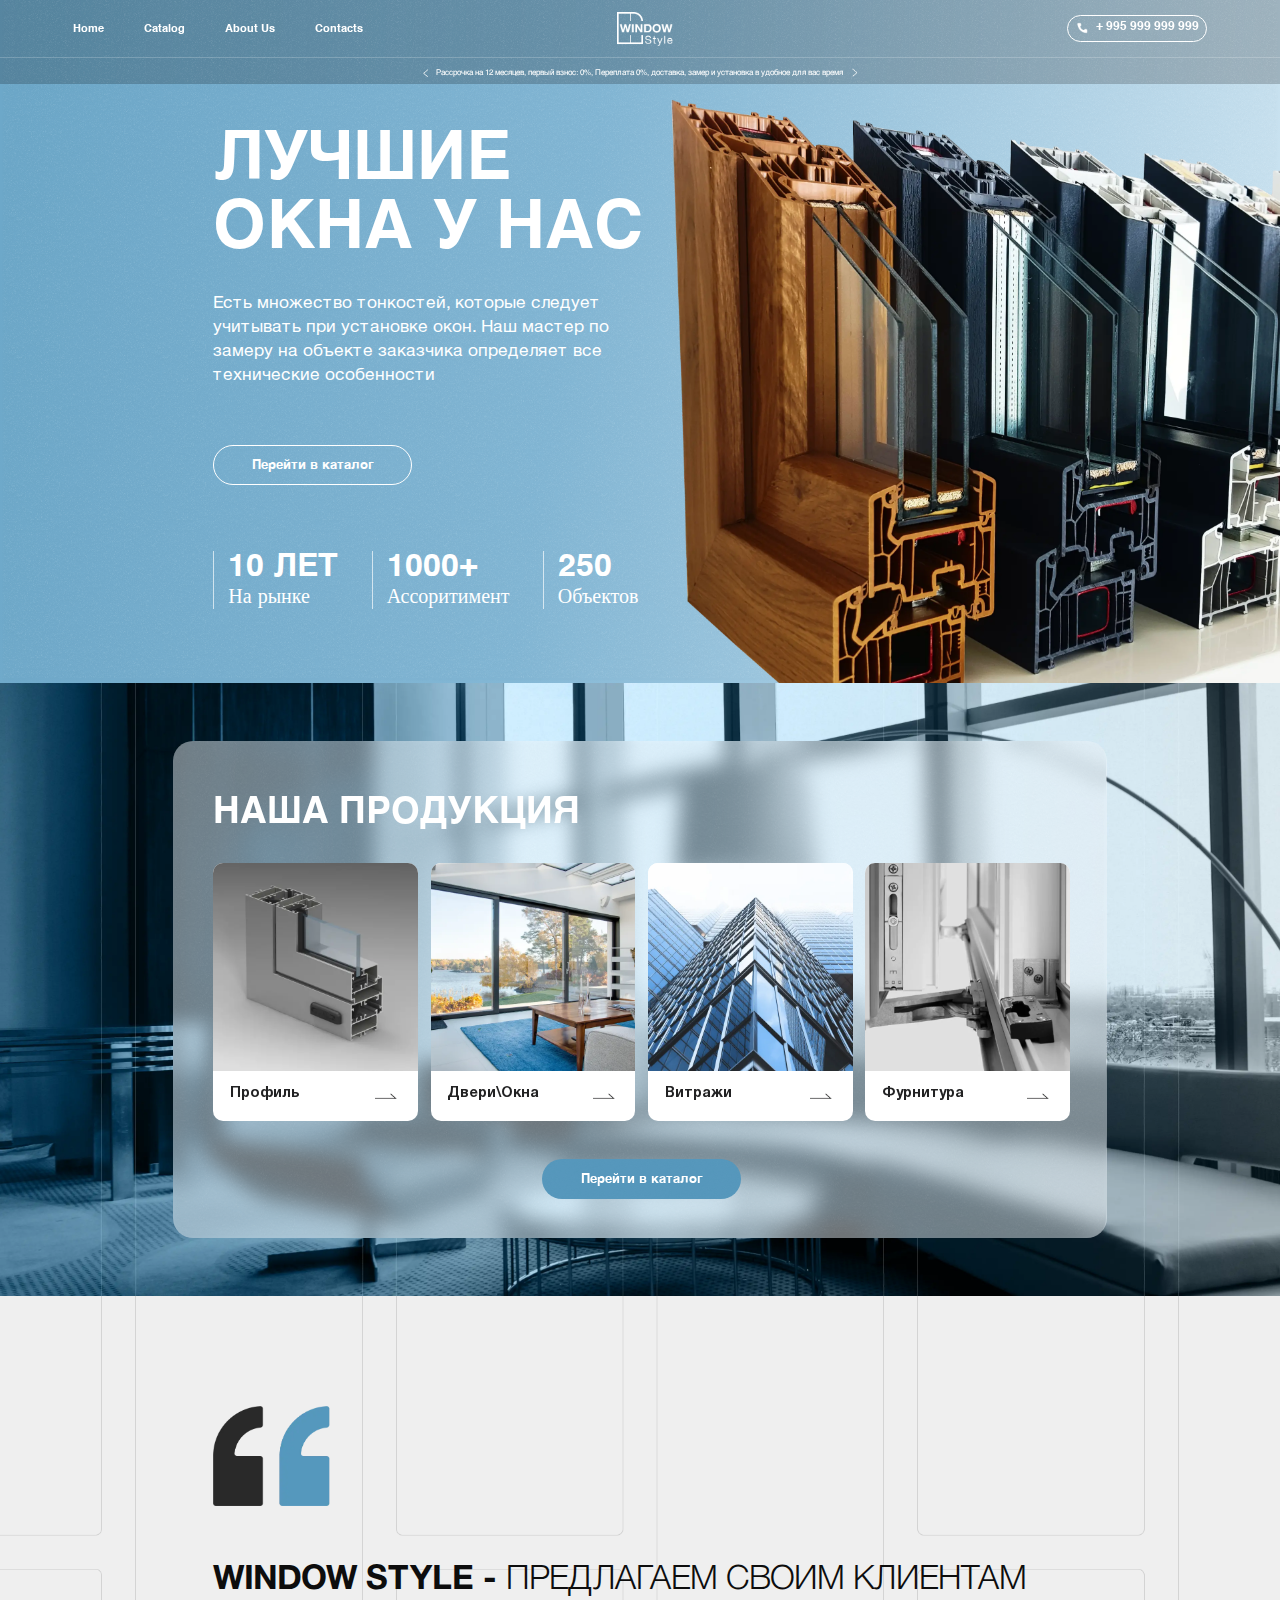
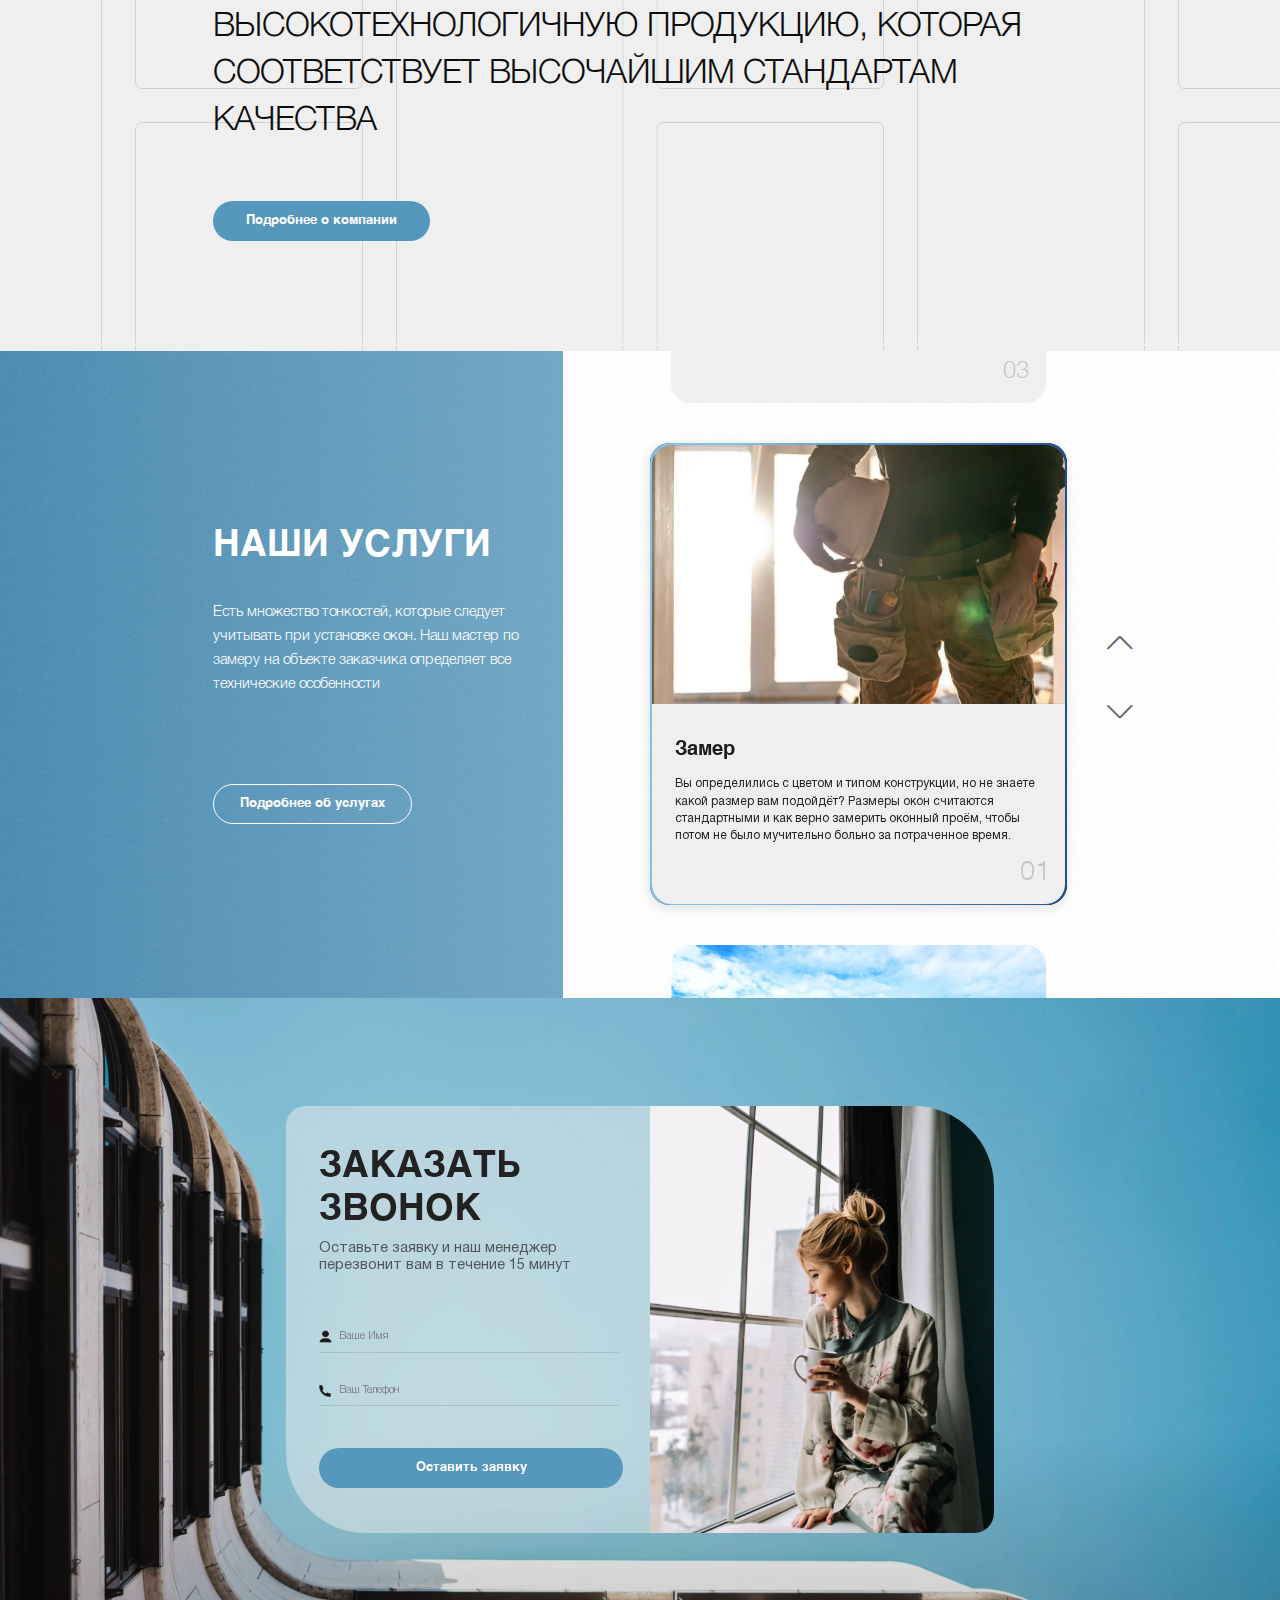
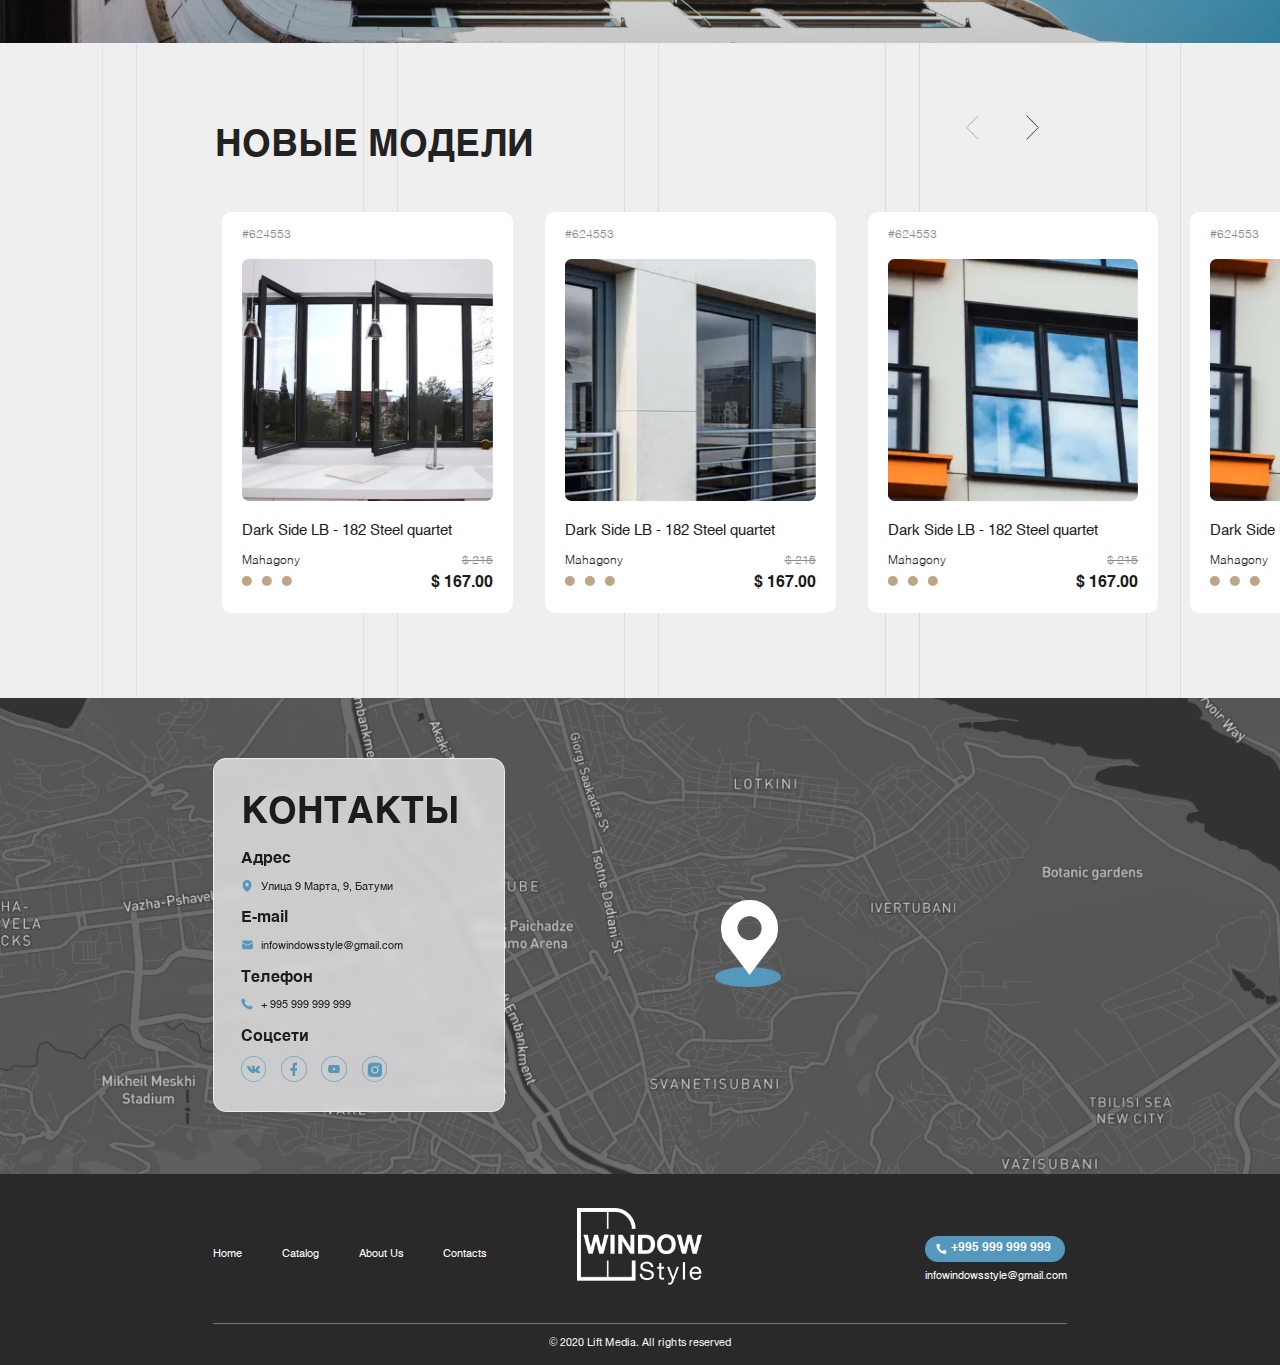
==== commit 25a35307: "загрузила сборку сайта" ====
--- a/index.html
+++ b/index.html
@@ -1,43 +1,82 @@
-<!DOCTYPE html>
-<html lang="en">
- <head>
-	<meta charset="UTF-8">
-	<meta http-equiv="X-UA-Compatible" content="IE=edge">
-	<meta name="viewport" content="width=device-width, initial-scale=1.0">
-	<link
-  rel="stylesheet"
-  href="https://cdn.jsdelivr.net/npm/swiper@8/swiper-bundle.min.css?_v=20221129032930"
-/>
-	<link rel="stylesheet" href="css/style.min.css?_v=20221129032930">
-	<title>Главная</title>
-</head>
-
-<body class="wrapper">
-  <header class="header">
-  <div class="header_top">
-    <nav class="nav_header">
-      <li class="ul_header"><a href="./index.html" class="nav_item">Home</a></li>
-      <li class="ul_header"><a href="#" class="nav_item">Catalog</a></li>
-      <li class="ul_header"><a href="./about_us.html" class="nav_item">About Us</a></li>
-      <li class="ul_header"><a href="./contacts.html" class="nav_item">Contacts</a></li>
-    </nav>
-    <div class="header_logo">
-      <picture><source srcset="./img/LOGO.webp" type="image/webp"><img src="./img/LOGO.png" alt="logo" class="logo_img" /></picture>
-    </div>
-    <div class="tel_header">
-      <a href="tel:+995999999999">+ 995 999 999 999</a>
-    </div>
-  </div>
-  <hr class="header_hr" />
-  <div class="header_down container">
-    <span class="attention_text"
-      >Рассрочка на 12 месяцев, первый взнос: 0%, Переплата 0%, доставка, замер
-      и установка в удобное для вас время</span
-    >
-  </div>
-</header>
-
-  <main class="main">
+<!DOCTYPE html>
+<html lang="en">
+ <head>
+	<meta charset="UTF-8">
+	<meta http-equiv="X-UA-Compatible" content="IE=edge">
+	<meta name="viewport" content="width=device-width, initial-scale=1.0">
+	<link
+  rel="stylesheet"
+  href="https://cdn.jsdelivr.net/npm/swiper@8/swiper-bundle.min.css?_v=20221206070947"
+/>
+	<link rel="stylesheet" href="css/style.min.css?_v=20221206070947">
+	<title>Главная</title>
+</head>
+
+<body class="wrapper">
+  <header class="header">
+  <div class="header_top">
+    <nav class="nav_header">
+      <li class="ul_header"><a href="./index.html" class="nav_item">Home</a></li>
+      <li class="ul_header"><a href="./catalog.html" class="nav_item">Catalog</a></li>
+      <li class="ul_header"><a href="./about_us.html" class="nav_item">About Us</a></li>
+      <li class="ul_header"><a href="./contacts.html" class="nav_item">Contacts</a></li>
+    </nav>
+    <div class="header_burger">
+        <div class="burger_black one"></div>
+        <div class="burger_tr two"></div>
+        <div class="burger_tr three"></div>
+        <div class="burger_black four"></div>
+    </div>
+    <div class="header_logo">
+      <picture><source srcset="./img/LOGO.webp" type="image/webp"><img src="./img/LOGO.png" alt="logo" class="logo_img" /></picture>
+    </div>
+    <div class="tel_header">
+      <a href="tel:+995999999999">+ 995 999 999 999</a>
+    </div>
+  </div>
+  <hr class="header_hr" />
+  <div class="header_down container">
+    <span class="attention_text"
+      >Рассрочка на 12 месяцев, первый взнос: 0%, Переплата 0%, доставка, замер
+      и установка в удобное для вас время</span
+    >
+  </div>
+  <div class="burger-menu">
+    <div class="wrapper">
+      <div class="left-part"></div>
+      <div class="right-part">
+        
+        
+        <nav class="burger-nav">
+          <li class="ul_header"><a href="./index.html" class="menu-burger-item">Home</a></li>
+          <li class="ul_header"><a href="./catalog.html" class="menu-burger-item">Catalog</a></li>
+          <li class="ul_header"><a href="./about_us.html" class="menu-burger-item">About Us</a></li>
+          <li class="ul_header"><a href="./contacts.html" class="menu-burger-item">Contacts</a></li>
+        </nav>
+  
+        <div class="button-form">
+          <div class="form-for-credit">
+            
+            <form action="#">
+              <div class="block-input">
+                <input type="text" class="fio" name="fio" value="" placeholder="Ваше Имя">
+                <input type="text" class="tel" name="tel" value="" placeholder="Ваш Телефон">
+              </div>
+              <div class="block-input">
+                <div class="button-sub"><button class="blue_btn" type="submit">Оставить заявку</button></div>
+               
+              </div>
+             
+            </form>
+          </div>
+        </div>
+      </div>
+    </div>
+  </div> 
+</header>
+
+
+  <main class="main">
     <section class="first_block">
   <div class="container">
     <div class="first_block_content">
@@ -67,7 +106,7 @@
 
   <picture><source srcset="./img/main_banner.webp" type="image/webp"><img src="./img/main_banner.png" alt="banner" class="first_img" /></picture>
 </section>
-
+
     <section class="second_block">
   <div class="container">
     <div class="category_product_block">
@@ -80,7 +119,7 @@
           </div>
         </div>
         <div class="item">
-          <div class="img_bg"><picture><source srcset="./img/cat2.webp" type="image/webp"><img src="./img/cat2.png" alt="bg" /></picture></div>
+          <div class="img_bg"><picture><source srcset="./img/cat4.webp" type="image/webp"><img src="./img/cat4.png" alt="bg" /></picture></div>
           <div class="name_category">
             <a href="#" class="category_link"> Двери\Окна</a>
           </div>
@@ -92,7 +131,7 @@
           </div>
         </div>
         <div class="item">
-          <div class="img_bg"><picture><source srcset="./img/cat4.webp" type="image/webp"><img src="./img/cat4.png" alt="bg" /></picture></div>
+          <div class="img_bg"><picture><source srcset="./img/cat2.webp" type="image/webp"><img src="./img/cat2.png" alt="bg" /></picture></div>
           <div class="name_category">
             <a href="#" class="category_link"> Фурнитура</a>
           </div>
@@ -105,11 +144,11 @@
     <picture><source srcset="./img/second-bg.webp" type="image/webp"><img src="./img/second-bg.png" alt="second_bg" /></picture>
   </div>
 </section>
-
+
     <section class="three_block">
     <div class="container content">
       <div class="quote"><picture><source srcset="./img/quote.webp" type="image/webp"><img src="./img/quote.png" alt="quote"></picture></div>
-      <p class="text_quote"><span>WINDOW STYLE</span>  - предлагаем своим клиентам высокотехнологичную продукцию, которая соответствует высочайшим стандартам <br> качества</p>
+      <p class="text_quote"><span>WINDOW STYLE - </span>предлагаем своим клиентам высокотехнологичную продукцию, которая соответствует высочайшим стандартам <br> качества</p>
     <a href="#" class="blue_btn btn">Подробнее о компании</a>
     
     </div>
@@ -117,7 +156,7 @@
       <picture><source srcset="./img/line.webp" type="image/webp"><img src="./img/line.png" alt="line"></picture>
       <picture><source srcset="./img/line.webp" type="image/webp"><img src="./img/line.png" alt="line"></picture>
     </div>
-  </section>
+  </section>
     <section class="four_block">
   <div class="container">
     <div class="content">
@@ -172,7 +211,7 @@
       </div>
     </div>
   </div>
-</section>
+</section>
     <section class="five_block">
   <div class="container">
     <div class="content ">
@@ -189,152 +228,7 @@
     </div>
   </div>
 
-</section>
-    <!-- <section class="new_models">
-  <div class="content">
-    <h2 class="title">Новые модели</h2>
-    <div class="slider_product_content swiper">
-      <div class="slider_models swiper-wrapper">
-      
-       
-        <div class="slider_border swiper-slide">
-          <div class="slide_model_itemm ">
-            <div class="content_slide">
-              <div class="articul">#624553</div>
-              <div class="img_slider">
-                <div class="imade_container"><picture><source srcset="./img/produkt1slide.webp" type="image/webp"><img src="./img/produkt1slide.png" alt="slide"></picture></div>
-                <div class="imade_container"><picture><source srcset="./img/produkt1slide.webp" type="image/webp"><img src="./img/produkt1slide.png" alt="slide"></picture></div>
-                <div class="imade_container"><picture><source srcset="./img/produkt1slide.webp" type="image/webp"><img src="./img/produkt1slide.png" alt="slide"></picture></div>
-                <div class="imade_container"><picture><source srcset="./img/produkt1slide.webp" type="image/webp"><img src="./img/produkt1slide.png" alt="slide"></picture></div>
-                <div class="imade_container"><picture><source srcset="./img/produkt1slide.webp" type="image/webp"><img src="./img/produkt1slide.png" alt="slide"></picture></div>
-                
-  
-              </div>
-  
-              <div class="name_product">Dark Side LB - 182 Steel quartet </div>
-  
-              <div class="description_product">
-                <div class="variable">
-                  <p class="name_variable">Mahagony</p>
-                  <div class="all_variable"><span class="color_variable"></span><span class="color_variable"></span><span
-                      class="color_variable"></span></div>
-                </div>
-                <div class="price_product">
-                  <div class="old_price">$ 215</div>
-                  <div class="new_price">$ 167.00</div>
-                </div>
-              </div>
-  
-            </div>
-          </div>
-        </div>
-        <div class="slider_border swiper-slide">
-          <div class="slide_model_itemm ">
-            <div class="content_slide">
-              <div class="articul">#624553</div>
-              <div class="img_slider">
-                <div class="imade_container"><picture><source srcset="./img/produkt1slide.webp" type="image/webp"><img src="./img/produkt1slide.png" alt="slide"></picture></div>
-                <div class="imade_container"><picture><source srcset="./img/produkt1slide.webp" type="image/webp"><img src="./img/produkt1slide.png" alt="slide"></picture></div>
-                <div class="imade_container"><picture><source srcset="./img/produkt1slide.webp" type="image/webp"><img src="./img/produkt1slide.png" alt="slide"></picture></div>
-                <div class="imade_container"><picture><source srcset="./img/produkt1slide.webp" type="image/webp"><img src="./img/produkt1slide.png" alt="slide"></picture></div>
-                <div class="imade_container"><picture><source srcset="./img/produkt1slide.webp" type="image/webp"><img src="./img/produkt1slide.png" alt="slide"></picture></div>
-                
-  
-              </div>
-  
-              <div class="name_product">Dark Side LB - 182 Steel quartet </div>
-  
-              <div class="description_product">
-                <div class="variable">
-                  <p class="name_variable">Mahagony</p>
-                  <div class="all_variable"><span class="color_variable"></span><span class="color_variable"></span><span
-                      class="color_variable"></span></div>
-                </div>
-                <div class="price_product">
-                  <div class="old_price">$ 215</div>
-                  <div class="new_price">$ 167.00</div>
-                </div>
-              </div>
-  
-            </div>
-          </div>
-        </div>
-        <div class="slider_border swiper-slide">
-          <div class="slide_model_itemm ">
-            <div class="content_slide">
-              <div class="articul">#624553</div>
-              <div class="img_slider">
-                <div class="imade_container"><picture><source srcset="./img/produkt1slide.webp" type="image/webp"><img src="./img/produkt1slide.png" alt="slide"></picture></div>
-                <div class="imade_container"><picture><source srcset="./img/produkt1slide.webp" type="image/webp"><img src="./img/produkt1slide.png" alt="slide"></picture></div>
-                <div class="imade_container"><picture><source srcset="./img/produkt1slide.webp" type="image/webp"><img src="./img/produkt1slide.png" alt="slide"></picture></div>
-                <div class="imade_container"><picture><source srcset="./img/produkt1slide.webp" type="image/webp"><img src="./img/produkt1slide.png" alt="slide"></picture></div>
-                <div class="imade_container"><picture><source srcset="./img/produkt1slide.webp" type="image/webp"><img src="./img/produkt1slide.png" alt="slide"></picture></div>
-                
-  
-              </div>
-  
-              <div class="name_product">Dark Side LB - 182 Steel quartet </div>
-  
-              <div class="description_product">
-                <div class="variable">
-                  <p class="name_variable">Mahagony</p>
-                  <div class="all_variable"><span class="color_variable"></span><span class="color_variable"></span><span
-                      class="color_variable"></span></div>
-                </div>
-                <div class="price_product">
-                  <div class="old_price">$ 215</div>
-                  <div class="new_price">$ 167.00</div>
-                </div>
-              </div>
-  
-            </div>
-          </div>
-        </div>
-        <div class="slider_border swiper-slide">
-          <div class="slide_model_itemm ">
-            <div class="content_slide">
-              <div class="articul">#624553</div>
-              <div class="img_slider">
-                <div class="imade_container"><picture><source srcset="./img/produkt1slide.webp" type="image/webp"><img src="./img/produkt1slide.png" alt="slide"></picture></div>
-                <div class="imade_container"><picture><source srcset="./img/produkt1slide.webp" type="image/webp"><img src="./img/produkt1slide.png" alt="slide"></picture></div>
-                <div class="imade_container"><picture><source srcset="./img/produkt1slide.webp" type="image/webp"><img src="./img/produkt1slide.png" alt="slide"></picture></div>
-                <div class="imade_container"><picture><source srcset="./img/produkt1slide.webp" type="image/webp"><img src="./img/produkt1slide.png" alt="slide"></picture></div>
-                <div class="imade_container"><picture><source srcset="./img/produkt1slide.webp" type="image/webp"><img src="./img/produkt1slide.png" alt="slide"></picture></div>
-                
-  
-              </div>
-  
-              <div class="name_product">Dark Side LB - 182 Steel quartet </div>
-  
-              <div class="description_product">
-                <div class="variable">
-                  <p class="name_variable">Mahagony</p>
-                  <div class="all_variable"><span class="color_variable"></span><span class="color_variable"></span><span
-                      class="color_variable"></span></div>
-                </div>
-                <div class="price_product">
-                  <div class="old_price">$ 215</div>
-                  <div class="new_price">$ 167.00</div>
-                </div>
-              </div>
-  
-            </div>
-          </div>
-        </div>
-        
-      </div>
-      <div class="slider_product-button-prev swiper-button-prev "></div>
-      <div class="slider_product-button-next swiper-button-next"></div>
-    </div>
-
-  </div>
-  <div class="img_bg">
-    <picture><source srcset="./img/animationproductbg.webp" type="image/webp"><img src="./img/animationproductbg.png" alt="img_bg"></picture>
-  </div>
-</section> -->
-
-
-
+</section>
 <section class="new_models">
   <div class="content">
     <h2 class="title">Новые модели</h2>
@@ -349,9 +243,9 @@
               <div class="img_slider swiper">
                 <div class="img_container swiper-wrapper">
                   <div class="imade_container swiper-slide"><picture><source srcset="./img/produkt1slide.webp" type="image/webp"><img src="./img/produkt1slide.png" alt="slide"></picture></div>
-                <div class="imade_container swiper-slide"><picture><source srcset="./img/produkt1slide.webp" type="image/webp"><img src="./img/produkt1slide.png" alt="slide"></picture></div>
-                <div class="imade_container swiper-slide"><picture><source srcset="./img/produkt1slide.webp" type="image/webp"><img src="./img/produkt1slide.png" alt="slide"></picture></div>
-                <div class="imade_container swiper-slide"><picture><source srcset="./img/produkt1slide.webp" type="image/webp"><img src="./img/produkt1slide.png" alt="slide"></picture></div>
+                <div class="imade_container swiper-slide"><picture><source srcset="./img/for_catalog1.webp" type="image/webp"><img src="./img/for_catalog1.png" alt="slide"></picture></div>
+                <div class="imade_container swiper-slide"><picture><source srcset="./img/produkt1slide.webp" type="image/webp"><img src="./img/produkt1slide.png" alt="slide"></picture></div>
+                <div class="imade_container swiper-slide"><picture><source srcset="./img/for_catalog_2.webp" type="image/webp"><img src="./img/for_catalog_2.png" alt="slide"></picture></div>
                 <div class="imade_container swiper-slide"><picture><source srcset="./img/produkt1slide.webp" type="image/webp"><img src="./img/produkt1slide.png" alt="slide"></picture></div></div>
                 
                 
@@ -381,11 +275,11 @@
               <div class="articul">#624553</div>
               <div class="img_slider swiper">
                 <div class="img_container swiper-wrapper">
-                  <div class="imade_container swiper-slide"><picture><source srcset="./img/produkt1slide.webp" type="image/webp"><img src="./img/produkt1slide.png" alt="slide"></picture></div>
-                <div class="imade_container swiper-slide"><picture><source srcset="./img/produkt1slide.webp" type="image/webp"><img src="./img/produkt1slide.png" alt="slide"></picture></div>
-                <div class="imade_container swiper-slide"><picture><source srcset="./img/produkt1slide.webp" type="image/webp"><img src="./img/produkt1slide.png" alt="slide"></picture></div>
-                <div class="imade_container swiper-slide"><picture><source srcset="./img/produkt1slide.webp" type="image/webp"><img src="./img/produkt1slide.png" alt="slide"></picture></div>
-                <div class="imade_container swiper-slide"><picture><source srcset="./img/produkt1slide.webp" type="image/webp"><img src="./img/produkt1slide.png" alt="slide"></picture></div></div>
+                  <div class="imade_container swiper-slide"><picture><source srcset="./img/for_catalog1.webp" type="image/webp"><img src="./img/for_catalog1.png" alt="slide"></picture></div>
+                <div class="imade_container swiper-slide"><picture><source srcset="./img/produkt1slide.webp" type="image/webp"><img src="./img/produkt1slide.png" alt="slide"></picture></div>
+                <div class="imade_container swiper-slide"><picture><source srcset="./img/for_catalog_2.webp" type="image/webp"><img src="./img/for_catalog_2.png" alt="slide"></picture></div>
+                <div class="imade_container swiper-slide"><picture><source srcset="./img/produkt1slide.webp" type="image/webp"><img src="./img/produkt1slide.png" alt="slide"></picture></div>
+                <div class="imade_container swiper-slide"><picture><source srcset="./img/for_catalog_2.webp" type="image/webp"><img src="./img/for_catalog_2.png" alt="slide"></picture></div></div>
                 
                 
   
@@ -414,11 +308,11 @@
               <div class="articul">#624553</div>
               <div class="img_slider swiper">
                 <div class="img_container swiper-wrapper">
-                  <div class="imade_container swiper-slide"><picture><source srcset="./img/produkt1slide.webp" type="image/webp"><img src="./img/produkt1slide.png" alt="slide"></picture></div>
-                <div class="imade_container swiper-slide"><picture><source srcset="./img/produkt1slide.webp" type="image/webp"><img src="./img/produkt1slide.png" alt="slide"></picture></div>
-                <div class="imade_container swiper-slide"><picture><source srcset="./img/produkt1slide.webp" type="image/webp"><img src="./img/produkt1slide.png" alt="slide"></picture></div>
-                <div class="imade_container swiper-slide"><picture><source srcset="./img/produkt1slide.webp" type="image/webp"><img src="./img/produkt1slide.png" alt="slide"></picture></div>
-                <div class="imade_container swiper-slide"><picture><source srcset="./img/produkt1slide.webp" type="image/webp"><img src="./img/produkt1slide.png" alt="slide"></picture></div></div>
+                  <div class="imade_container swiper-slide"><picture><source srcset="./img/for_catalog_2.webp" type="image/webp"><img src="./img/for_catalog_2.png" alt="slide"></picture></div>
+                <div class="imade_container swiper-slide"><picture><source srcset="./img/produkt1slide.webp" type="image/webp"><img src="./img/produkt1slide.png" alt="slide"></picture></div>
+                <div class="imade_container swiper-slide"><picture><source srcset="./img/for_catalog1.webp" type="image/webp"><img src="./img/for_catalog1.png" alt="slide"></picture></div>
+                <div class="imade_container swiper-slide"><picture><source srcset="./img/produkt1slide.webp" type="image/webp"><img src="./img/produkt1slide.png" alt="slide"></picture></div>
+                <div class="imade_container swiper-slide"><picture><source srcset="./img/for_catalog1.webp" type="image/webp"><img src="./img/for_catalog1.png" alt="slide"></picture></div></div>
                 
                 
   
@@ -447,11 +341,11 @@
               <div class="articul">#624553</div>
               <div class="img_slider swiper">
                 <div class="img_container swiper-wrapper">
-                  <div class="imade_container swiper-slide"><picture><source srcset="./img/produkt1slide.webp" type="image/webp"><img src="./img/produkt1slide.png" alt="slide"></picture></div>
-                <div class="imade_container swiper-slide"><picture><source srcset="./img/produkt1slide.webp" type="image/webp"><img src="./img/produkt1slide.png" alt="slide"></picture></div>
-                <div class="imade_container swiper-slide"><picture><source srcset="./img/produkt1slide.webp" type="image/webp"><img src="./img/produkt1slide.png" alt="slide"></picture></div>
-                <div class="imade_container swiper-slide"><picture><source srcset="./img/produkt1slide.webp" type="image/webp"><img src="./img/produkt1slide.png" alt="slide"></picture></div>
-                <div class="imade_container swiper-slide"><picture><source srcset="./img/produkt1slide.webp" type="image/webp"><img src="./img/produkt1slide.png" alt="slide"></picture></div></div>
+                  <div class="imade_container swiper-slide"><picture><source srcset="./img/for_catalog_2.webp" type="image/webp"><img src="./img/for_catalog_2.png" alt="slide"></picture></div>
+                <div class="imade_container swiper-slide"><picture><source srcset="./img/produkt1slide.webp" type="image/webp"><img src="./img/produkt1slide.png" alt="slide"></picture></div>
+                <div class="imade_container swiper-slide"><picture><source srcset="./img/produkt1slide.webp" type="image/webp"><img src="./img/produkt1slide.png" alt="slide"></picture></div>
+                <div class="imade_container swiper-slide"><picture><source srcset="./img/produkt1slide.webp" type="image/webp"><img src="./img/produkt1slide.png" alt="slide"></picture></div>
+                <div class="imade_container swiper-slide"><picture><source srcset="./img/for_catalog_2.webp" type="image/webp"><img src="./img/for_catalog_2.png" alt="slide"></picture></div></div>
                 
                 
   
@@ -486,7 +380,7 @@
     <picture><source srcset="./img/animationproductbg.webp" type="image/webp"><img src="./img/animationproductbg.png" alt="img_bg"></picture>
   </div>
   
-</section>
+</section>
     <section class="map">
   <div class="contact_block">
     <h2 class="title">Контакты</h2>
@@ -511,22 +405,22 @@
   <div class="map_img"><picture><source srcset="./img/Contacts.webp" type="image/webp"><img src="./img/Contacts.png" alt="map"></picture></div>
   <div class="plase"><picture><source srcset="./img/place.webp" type="image/webp"><img src="./img/place.png" alt="place"></picture></div>
   <div class="white_plase"><picture><source srcset="./img/el_map-marker.webp" type="image/webp"><img src="./img/el_map-marker.png" alt="place"></picture></div>
-</section>
-
-    
-   
-   
-  
-
-  </main>
+</section>
+
+    
+   
+   
+  
+
+  </main>
   <footer class="footer">
   <div class="container footer-content">
     <div class="block_up">
       <nav class="footer_nav">
-        <li><a href="#">Home</a></li>
-        <li><a href="#">Catalog</a></li>
-        <li><a href="#">About Us</a></li>
-        <li><a href="#">Contacts</a></li>
+        <li><a href="./index.html">Home</a></li>
+        <li><a href="./catalog.html">Catalog</a></li>
+        <li><a href="./about_us.html">About Us</a></li>
+        <li><a href="./contacts.html">Contacts</a></li>
       </nav>
       <div class="footer_logo">
         <picture><source srcset="./img/footerlogo.webp" type="image/webp"><img src="./img/footerlogo.png" alt="logo"></picture>
@@ -542,9 +436,11 @@
     </div>
 
   </div>
-</footer>
-  <script src="https://cdn.jsdelivr.net/npm/swiper@8/swiper-bundle.min.js?_v=20221129032930"></script>
-  <script src="js/app.min.js?_v=20221129032930"></script>
-</body>
-
+</footer>
+  <script src="https://cdn.jsdelivr.net/npm/swiper@8/swiper-bundle.min.js?_v=20221206070947"></script>
+  <script src="js/app.min.js?_v=20221206070947"></script>
+  <script src="js/my.js"></script>
+
+</body>
+
 </html>--- a/css/style.min.css
+++ b/css/style.min.css
@@ -1,598 +1,806 @@
 @charset "UTF-8";
+
 @font-face {
   font-family: "Helvetica Neue";
-  src: url("../fonts/HelveticaNeueBoldCondensed.eot");
-  src: local("../fonts/Helvetica Neue Condensed Bold"), local("../fonts/HelveticaNeueBoldCondensed"), url("../fonts/HelveticaNeueBoldCondensed.eot?#iefix") format("embedded-opentype"), url("../fonts/HelveticaNeueBoldCondensed.woff2") format("woff2"), url("../fonts/HelveticaNeueBoldCondensed.woff") format("woff"), url("../fonts/HelveticaNeueBoldCondensed.ttf") format("truetype");
-  font-weight: bold;
+  src: url(../fonts/HelveticaNeueBoldCondensed.eot);
+  src: local("../fonts/Helvetica Neue Condensed Bold"), local("../fonts/HelveticaNeueBoldCondensed"), url(../fonts/HelveticaNeueBoldCondensed.eot?#iefix) format("embedded-opentype"), url(../fonts/HelveticaNeueBoldCondensed.woff2) format("woff2"), url(../fonts/HelveticaNeueBoldCondensed.woff) format("woff"), url(../fonts/HelveticaNeueBoldCondensed.ttf) format("truetype");
+  font-weight: 700;
+  font-style: normal
+}
+
+@font-face {
+  font-family: Helvetica;
+  src: url(../fonts/Helvetica.eot);
+  src: local("../fonts/Helvetica"), url(../fonts/Helvetica.eot?#iefix) format("embedded-opentype"), url(../fonts/Helvetica.woff2) format("woff2"), url(../fonts/Helvetica.woff) format("woff"), url(../fonts/Helvetica.ttf) format("truetype");
+  font-weight: 400;
   font-style: normal;
-}
+  font-display: swap
+}
+
 @font-face {
-  font-family: "Helvetica";
-  src: url("../fonts/Helvetica.eot");
-  src: local("../fonts/Helvetica"), url("../fonts/Helvetica.eot?#iefix") format("embedded-opentype"), url("../fonts/Helvetica.woff2") format("woff2"), url("../fonts/Helvetica.woff") format("woff"), url("../fonts/Helvetica.ttf") format("truetype");
-  font-weight: normal;
-  font-style: normal;
-  font-display: swap;
-}
+  font-family: Helvetica;
+  src: url(../fonts/Helvetica-Oblique.eot);
+  src: local("../fonts/Helvetica Oblique"), local("Helvetica-Oblique"), url(../fonts/Helvetica-Oblique.eot?#iefix) format("embedded-opentype"), url(../fonts/Helvetica-Oblique.woff2) format("woff2"), url(../fonts/Helvetica-Oblique.woff) format("woff"), url(../fonts/Helvetica-Oblique.ttf) format("truetype");
+  font-weight: 400;
+  font-style: italic;
+  font-display: swap
+}
+
 @font-face {
-  font-family: "Helvetica";
-  src: url("../fonts/Helvetica-Oblique.eot");
-  src: local("../fonts/Helvetica Oblique"), local("Helvetica-Oblique"), url("../fonts/Helvetica-Oblique.eot?#iefix") format("embedded-opentype"), url("../fonts/Helvetica-Oblique.woff2") format("woff2"), url("../fonts/Helvetica-Oblique.woff") format("woff"), url("../fonts/Helvetica-Oblique.ttf") format("truetype");
-  font-weight: normal;
+  font-family: Helvetica;
+  src: url(../fonts/Helvetica-BoldOblique.eot);
+  src: local("../fonts/Helvetica Bold Oblique"), local("Helvetica-BoldOblique"), url(../fonts/Helvetica-BoldOblique.eot?#iefix) format("embedded-opentype"), url(../fonts/Helvetica-BoldOblique.woff2) format("woff2"), url(../fonts/Helvetica-BoldOblique.woff) format("woff"), url(../fonts/Helvetica-BoldOblique.ttf) format("truetype");
+  font-weight: 700;
   font-style: italic;
-  font-display: swap;
-}
+  font-display: swap
+}
+
 @font-face {
-  font-family: "Helvetica";
-  src: url("../fonts/Helvetica-BoldOblique.eot");
-  src: local("../fonts/Helvetica Bold Oblique"), local("Helvetica-BoldOblique"), url("../fonts/Helvetica-BoldOblique.eot?#iefix") format("embedded-opentype"), url("../fonts/Helvetica-BoldOblique.woff2") format("woff2"), url("../fonts/Helvetica-BoldOblique.woff") format("woff"), url("../fonts/Helvetica-BoldOblique.ttf") format("truetype");
-  font-weight: bold;
-  font-style: italic;
-  font-display: swap;
-}
-@font-face {
-  font-family: "Helvetica";
-  src: url("../fonts/Helvetica-Light.eot");
-  src: local("../fonts/Helvetica Light"), local("Helvetica-Light"), url("../fonts/Helvetica-Light.eot?#iefix") format("embedded-opentype"), url("../fonts/Helvetica-Light.woff2") format("woff2"), url("../fonts/Helvetica-Light.woff") format("woff"), url("../fonts/Helvetica-Light.ttf") format("truetype");
+  font-family: Helvetica;
+  src: url(../fonts/Helvetica-Light.eot);
+  src: local("../fonts/Helvetica Light"), local("Helvetica-Light"), url(../fonts/Helvetica-Light.eot?#iefix) format("embedded-opentype"), url(../fonts/Helvetica-Light.woff2) format("woff2"), url(../fonts/Helvetica-Light.woff) format("woff"), url(../fonts/Helvetica-Light.ttf) format("truetype");
   font-weight: 300;
   font-style: normal;
-  font-display: swap;
-}
+  font-display: swap
+}
+
 @font-face {
-  font-family: "Helvetica";
-  src: url("../fonts/Helvetica-Bold.eot");
-  src: local("../fonts/Helvetica Bold"), local("Helvetica-Bold"), url("../fonts/Helvetica-Bold.eot?#iefix") format("embedded-opentype"), url("../fonts/Helvetica-Bold.woff2") format("woff2"), url("../fonts/Helvetica-Bold.woff") format("woff"), url("../fonts/Helvetica-Bold.ttf") format("truetype");
-  font-weight: bold;
+  font-family: Helvetica;
+  src: url(../fonts/Helvetica-Bold.eot);
+  src: local("../fonts/Helvetica Bold"), local("Helvetica-Bold"), url(../fonts/Helvetica-Bold.eot?#iefix) format("embedded-opentype"), url(../fonts/Helvetica-Bold.woff2) format("woff2"), url(../fonts/Helvetica-Bold.woff) format("woff"), url(../fonts/Helvetica-Bold.ttf) format("truetype");
+  font-weight: 700;
   font-style: normal;
-  font-display: swap;
-}
+  font-display: swap
+}
+
 @font-face {
-  font-family: "Helvetica";
-  src: url("../fonts/Helvetica-LightOblique.eot");
-  src: local("../fonts/Helvetica Light Oblique"), local("Helvetica-LightOblique"), url("../fonts/Helvetica-LightOblique.eot?#iefix") format("embedded-opentype"), url("../fonts/Helvetica-LightOblique.woff2") format("woff2"), url("../fonts/Helvetica-LightOblique.woff") format("woff"), url("../fonts/Helvetica-LightOblique.ttf") format("truetype");
+  font-family: Helvetica;
+  src: url(../fonts/Helvetica-LightOblique.eot);
+  src: local("../fonts/Helvetica Light Oblique"), local("Helvetica-LightOblique"), url(../fonts/Helvetica-LightOblique.eot?#iefix) format("embedded-opentype"), url(../fonts/Helvetica-LightOblique.woff2) format("woff2"), url(../fonts/Helvetica-LightOblique.woff) format("woff"), url(../fonts/Helvetica-LightOblique.ttf) format("truetype");
   font-weight: 300;
   font-style: italic;
-  font-display: swap;
-}
+  font-display: swap
+}
+
 @font-face {
   font-family: "Helvetica Neue";
-  src: url("../fonts/HelveticaNeueBoldCondensed.eot");
-  src: local("../fonts/Helvetica Neue Condensed Bold"), local("HelveticaNeueBoldCondensed"), url("../fonts/HelveticaNeueBoldCondensed.eot?#iefix") format("embedded-opentype"), url("../fonts/HelveticaNeueBoldCondensed.woff2") format("woff2"), url("../fonts/HelveticaNeueBoldCondensed.woff") format("woff"), url("../fonts/HelveticaNeueBoldCondensed.ttf") format("truetype");
-  font-weight: bold;
-  font-style: normal;
-}
+  src: url(../fonts/HelveticaNeueBoldCondensed.eot);
+  src: local("../fonts/Helvetica Neue Condensed Bold"), local("HelveticaNeueBoldCondensed"), url(../fonts/HelveticaNeueBoldCondensed.eot?#iefix) format("embedded-opentype"), url(../fonts/HelveticaNeueBoldCondensed.woff2) format("woff2"), url(../fonts/HelveticaNeueBoldCondensed.woff) format("woff"), url(../fonts/HelveticaNeueBoldCondensed.ttf) format("truetype");
+  font-weight: 700;
+  font-style: normal
+}
+
 @font-face {
   font-family: "Helvetica Neue";
-  src: url("HelveticaNeueBlackCondensed.eot");
-  src: local("../fonts/Helvetica Neue Condensed Black"), local("HelveticaNeueBlackCondensed"), url("../fonts/HelveticaNeueBlackCondensed.eot?#iefix") format("embedded-opentype"), url("../fonts/HelveticaNeueBlackCondensed.woff2") format("woff2"), url("../fonts/HelveticaNeueBlackCondensed.woff") format("woff"), url("../fonts/HelveticaNeueBlackCondensed.ttf") format("truetype");
+  src: url(HelveticaNeueBlackCondensed.eot);
+  src: local("../fonts/Helvetica Neue Condensed Black"), local("HelveticaNeueBlackCondensed"), url(../fonts/HelveticaNeueBlackCondensed.eot?#iefix) format("embedded-opentype"), url(../fonts/HelveticaNeueBlackCondensed.woff2) format("woff2"), url(../fonts/HelveticaNeueBlackCondensed.woff) format("woff"), url(../fonts/HelveticaNeueBlackCondensed.ttf) format("truetype");
   font-weight: 900;
-  font-style: normal;
-}
+  font-style: normal
+}
+
 @font-face {
   font-family: "Helvetica Neue";
-  src: url("../fonts/HelveticaNeueCyr-Bold.eot");
-  src: local("../fonts/HelveticaNeueCyr-Bold"), url("../fonts/HelveticaNeueCyr-Bold.eot?#iefix") format("embedded-opentype"), url("../fonts/HelveticaNeueCyr-Bold.woff2") format("woff2"), url("../fonts/HelveticaNeueCyr-Bold.woff") format("woff"), url("../fonts/HelveticaNeueCyr-Bold.ttf") format("truetype");
-  font-weight: bold;
-  font-style: normal;
-}
+  src: url(../fonts/HelveticaNeueCyr-Bold.eot);
+  src: local("../fonts/HelveticaNeueCyr-Bold"), url(../fonts/HelveticaNeueCyr-Bold.eot?#iefix) format("embedded-opentype"), url(../fonts/HelveticaNeueCyr-Bold.woff2) format("woff2"), url(../fonts/HelveticaNeueCyr-Bold.woff) format("woff"), url(../fonts/HelveticaNeueCyr-Bold.ttf) format("truetype");
+  font-weight: 700;
+  font-style: normal
+}
+
 @font-face {
   font-family: "Helvetica Neue";
-  src: url("../fonts/HelveticaNeueCyr-Light.eot");
-  src: local("../fonts/HelveticaNeueCyr-Light"), url("../fonts/HelveticaNeueCyr-Light.eot?#iefix") format("embedded-opentype"), url("../fonts/HelveticaNeueCyr-Light.woff2") format("woff2"), url("../fonts/HelveticaNeueCyr-Light.woff") format("woff"), url("../fonts/HelveticaNeueCyr-Light.ttf") format("truetype");
+  src: url(../fonts/HelveticaNeueCyr-Light.eot);
+  src: local("../fonts/HelveticaNeueCyr-Light"), url(../fonts/HelveticaNeueCyr-Light.eot?#iefix) format("embedded-opentype"), url(../fonts/HelveticaNeueCyr-Light.woff2) format("woff2"), url(../fonts/HelveticaNeueCyr-Light.woff) format("woff"), url(../fonts/HelveticaNeueCyr-Light.ttf) format("truetype");
   font-weight: 300;
-  font-style: normal;
-}
+  font-style: normal
+}
+
 @font-face {
   font-family: "Helvetica Neue";
-  src: url("../fonts/HelveticaNeueCyr-Medium.eot");
-  src: local("../fonts/HelveticaNeueCyr-Medium"), url("../fonts/HelveticaNeueCyr-Medium.eot?#iefix") format("embedded-opentype"), url("../fonts/HelveticaNeueCyr-Medium.woff2") format("woff2"), url("../fonts/HelveticaNeueCyr-Medium.woff") format("woff"), url("../fonts/HelveticaNeueCyr-Medium.ttf") format("truetype");
+  src: url(../fonts/HelveticaNeueCyr-Medium.eot);
+  src: local("../fonts/HelveticaNeueCyr-Medium"), url(../fonts/HelveticaNeueCyr-Medium.eot?#iefix) format("embedded-opentype"), url(../fonts/HelveticaNeueCyr-Medium.woff2) format("woff2"), url(../fonts/HelveticaNeueCyr-Medium.woff) format("woff"), url(../fonts/HelveticaNeueCyr-Medium.ttf) format("truetype");
   font-weight: 500;
-  font-style: normal;
-}
+  font-style: normal
+}
+
 @font-face {
   font-family: "Helvetica Neue";
-  src: url("../fonts/HelveticaNeueCyr-MediumItalic.eot");
-  src: local("HelveticaNeueCyr-MediumItalic"), url("../fonts/HelveticaNeueCyr-MediumItalic.eot?#iefix") format("embedded-opentype"), url("../fonts/HelveticaNeueCyr-MediumItalic.woff2") format("woff2"), url("../fonts/HelveticaNeueCyr-MediumItalic.woff") format("woff"), url("../fonts/HelveticaNeueCyr-MediumItalic.ttf") format("truetype");
+  src: url(../fonts/HelveticaNeueCyr-MediumItalic.eot);
+  src: local("HelveticaNeueCyr-MediumItalic"), url(../fonts/HelveticaNeueCyr-MediumItalic.eot?#iefix) format("embedded-opentype"), url(../fonts/HelveticaNeueCyr-MediumItalic.woff2) format("woff2"), url(../fonts/HelveticaNeueCyr-MediumItalic.woff) format("woff"), url(../fonts/HelveticaNeueCyr-MediumItalic.ttf) format("truetype");
   font-weight: 500;
-  font-style: italic;
-}
+  font-style: italic
+}
+
 @font-face {
   font-family: "Helvetica Neue";
-  src: url("../fonts/HelveticaNeueCyr-LightItalic.eot");
-  src: local("../fonts/HelveticaNeueCyr-LightItalic"), url("../fonts/HelveticaNeueCyr-LightItalic.eot?#iefix") format("embedded-opentype"), url("../fonts/HelveticaNeueCyr-LightItalic.woff2") format("woff2"), url("../fonts/HelveticaNeueCyr-LightItalic.woff") format("woff"), url("../fonts/HelveticaNeueCyr-LightItalic.ttf") format("truetype");
+  src: url(../fonts/HelveticaNeueCyr-LightItalic.eot);
+  src: local("../fonts/HelveticaNeueCyr-LightItalic"), url(../fonts/HelveticaNeueCyr-LightItalic.eot?#iefix) format("embedded-opentype"), url(../fonts/HelveticaNeueCyr-LightItalic.woff2) format("woff2"), url(../fonts/HelveticaNeueCyr-LightItalic.woff) format("woff"), url(../fonts/HelveticaNeueCyr-LightItalic.ttf) format("truetype");
   font-weight: 300;
-  font-style: italic;
-}
+  font-style: italic
+}
+
 @font-face {
   font-family: "Helvetica Neue";
-  src: url("../fonts/HelveticaNeueCyr-HeavyItalic.eot");
-  src: local("../fonts/HelveticaNeueCyr-HeavyItalic"), url("../fonts/HelveticaNeueCyr-HeavyItalic.eot?#iefix") format("embedded-opentype"), url("../fonts/HelveticaNeueCyr-HeavyItalic.woff2") format("woff2"), url("../fonts/HelveticaNeueCyr-HeavyItalic.woff") format("woff"), url("../fonts/HelveticaNeueCyr-HeavyItalic.ttf") format("truetype");
+  src: url(../fonts/HelveticaNeueCyr-HeavyItalic.eot);
+  src: local("../fonts/HelveticaNeueCyr-HeavyItalic"), url(../fonts/HelveticaNeueCyr-HeavyItalic.eot?#iefix) format("embedded-opentype"), url(../fonts/HelveticaNeueCyr-HeavyItalic.woff2) format("woff2"), url(../fonts/HelveticaNeueCyr-HeavyItalic.woff) format("woff"), url(../fonts/HelveticaNeueCyr-HeavyItalic.ttf) format("truetype");
   font-weight: 900;
-  font-style: italic;
-}
+  font-style: italic
+}
+
 @font-face {
   font-family: "Helvetica Neue";
-  src: url("HelveticaNeueCyr-Black.eot");
-  src: local("HelveticaNeueCyr-Black"), url("HelveticaNeueCyr-Black.eot?#iefix") format("embedded-opentype"), url("HelveticaNeueCyr-Black.woff2") format("woff2"), url("HelveticaNeueCyr-Black.woff") format("woff"), url("HelveticaNeueCyr-Black.ttf") format("truetype");
+  src: url(../fonts/HelveticaNeueCyr-Black.eot);
+  src: local("../fonts/HelveticaNeueCyr-Black"), url(../fonts/HelveticaNeueCyr-Black.eot?#iefix) format("embedded-opentype"), url(../fonts/HelveticaNeueCyr-Black.woff2) format("woff2"), url(../fonts/HelveticaNeueCyr-Black.woff) format("woff"), url(../fonts/HelveticaNeueCyr-Black.ttf) format("truetype");
   font-weight: 900;
-  font-style: normal;
-}
+  font-style: normal
+}
+
 @font-face {
   font-family: "Helvetica Neue";
-  src: url("HelveticaNeueCyr-Heavy.eot");
-  src: local("HelveticaNeueCyr-Heavy"), url("HelveticaNeueCyr-Heavy.eot?#iefix") format("embedded-opentype"), url("HelveticaNeueCyr-Heavy.woff2") format("woff2"), url("HelveticaNeueCyr-Heavy.woff") format("woff"), url("HelveticaNeueCyr-Heavy.ttf") format("truetype");
+  src: url(../fonts/HelveticaNeueCyr-Heavy.eot);
+  src: local("HelveticaNeueCyr-Heavy"), url(../fonts/HelveticaNeueCyr-Heavy.eot?#iefix) format("embedded-opentype"), url(../fonts/HelveticaNeueCyr-Heavy.woff2) format("woff2"), url(../fonts/HelveticaNeueCyr-Heavy.woff) format("woff"), url(../fonts/HelveticaNeueCyr-Heavy.ttf) format("truetype");
   font-weight: 900;
-  font-style: normal;
-}
+  font-style: normal
+}
+
 @font-face {
   font-family: "Helvetica Neue";
-  src: url("../fonts/HelveticaNeueCyr-Italic.eot");
-  src: local("../fonts/HelveticaNeueCyr-Italic"), url("../fonts/HelveticaNeueCyr-Italic.eot?#iefix") format("embedded-opentype"), url("../fonts/HelveticaNeueCyr-Italic.woff2") format("woff2"), url("../fonts/HelveticaNeueCyr-Italic.woff") format("woff"), url("../fonts/HelveticaNeueCyr-Italic.ttf") format("truetype");
+  src: url(../fonts/HelveticaNeueCyr-Italic.eot);
+  src: local("../fonts/HelveticaNeueCyr-Italic"), url(../fonts/HelveticaNeueCyr-Italic.eot?#iefix) format("embedded-opentype"), url(../fonts/HelveticaNeueCyr-Italic.woff2) format("woff2"), url(../fonts/HelveticaNeueCyr-Italic.woff) format("woff"), url(../fonts/HelveticaNeueCyr-Italic.ttf) format("truetype");
   font-weight: 500;
-  font-style: italic;
-}
+  font-style: italic
+}
+
 @font-face {
   font-family: "Helvetica Neue";
-  src: url("../fonts/HelveticaNeueCyr-Roman.eot");
-  src: local("../fonts/HelveticaNeueCyr-Roman"), url("../fonts/HelveticaNeueCyr-Roman.eot?#iefix") format("embedded-opentype"), url("../fonts/HelveticaNeueCyr-Roman.woff2") format("woff2"), url("../fonts/HelveticaNeueCyr-Roman.woff") format("woff"), url("../fonts/HelveticaNeueCyr-Roman.ttf") format("truetype");
+  src: url(../fonts/HelveticaNeueCyr-Roman.eot);
+  src: local("../fonts/HelveticaNeueCyr-Roman"), url(../fonts/HelveticaNeueCyr-Roman.eot?#iefix) format("embedded-opentype"), url(../fonts/HelveticaNeueCyr-Roman.woff2) format("woff2"), url(../fonts/HelveticaNeueCyr-Roman.woff) format("woff"), url(../fonts/HelveticaNeueCyr-Roman.ttf) format("truetype");
   font-weight: 400;
-  font-style: normal;
-}
+  font-style: normal
+}
+
 @font-face {
   font-family: "Helvetica Neue";
-  src: url("../fonts/HelveticaNeueCyr-BlackItalic.eot");
-  src: local("../fonts/HelveticaNeueCyr-BlackItalic"), url("../fonts/HelveticaNeueCyr-BlackItalic.eot?#iefix") format("embedded-opentype"), url("../fonts/HelveticaNeueCyr-BlackItalic.woff2") format("woff2"), url("../fonts/HelveticaNeueCyr-BlackItalic.woff") format("woff"), url("../fonts/HelveticaNeueCyr-BlackItalic.ttf") format("truetype");
+  src: url(../fonts/HelveticaNeueCyr-BlackItalic.eot);
+  src: local("../fonts/HelveticaNeueCyr-BlackItalic"), url(../fonts/HelveticaNeueCyr-BlackItalic.eot?#iefix) format("embedded-opentype"), url(../fonts/HelveticaNeueCyr-BlackItalic.woff2) format("woff2"), url(../fonts/HelveticaNeueCyr-BlackItalic.woff) format("woff"), url(../fonts/HelveticaNeueCyr-BlackItalic.ttf) format("truetype");
   font-weight: 900;
-  font-style: italic;
-}
+  font-style: italic
+}
+
 @font-face {
   font-family: "Helvetica Neue";
-  src: url("../fonts/HelveticaNeueCyr-UltraLightItalic.eot");
-  src: local("../fonts/HelveticaNeueCyr-UltraLightItalic"), url("../fonts/HelveticaNeueCyr-UltraLightItalic.eot?#iefix") format("embedded-opentype"), url("../fonts/HelveticaNeueCyr-UltraLightItalic.woff2") format("woff2"), url("../fonts/HelveticaNeueCyr-UltraLightItalic.woff") format("woff"), url("../fonts/HelveticaNeueCyr-UltraLightItalic.ttf") format("truetype");
+  src: url(../fonts/HelveticaNeueCyr-UltraLightItalic.eot);
+  src: local("../fonts/HelveticaNeueCyr-UltraLightItalic"), url(../fonts/HelveticaNeueCyr-UltraLightItalic.eot?#iefix) format("embedded-opentype"), url(../fonts/HelveticaNeueCyr-UltraLightItalic.woff2) format("woff2"), url(../fonts/HelveticaNeueCyr-UltraLightItalic.woff) format("woff"), url(../fonts/HelveticaNeueCyr-UltraLightItalic.ttf) format("truetype");
   font-weight: 200;
-  font-style: italic;
-}
+  font-style: italic
+}
+
 @font-face {
   font-family: "Helvetica Neue";
-  src: url("../fonts/HelveticaNeueCyr-BoldItalic.eot");
-  src: local("../fonts/HelveticaNeueCyr-BoldItalic"), url("../fonts/HelveticaNeueCyr-BoldItalic.eot?#iefix") format("embedded-opentype"), url("../fonts/HelveticaNeueCyr-BoldItalic.woff2") format("woff2"), url("../fonts/HelveticaNeueCyr-BoldItalic.woff") format("woff"), url("../fonts/HelveticaNeueCyr-BoldItalic.ttf") format("truetype");
-  font-weight: bold;
-  font-style: italic;
-}
+  src: url(../fonts/HelveticaNeueCyr-BoldItalic.eot);
+  src: local("../fonts/HelveticaNeueCyr-BoldItalic"), url(../fonts/HelveticaNeueCyr-BoldItalic.eot?#iefix) format("embedded-opentype"), url(../fonts/HelveticaNeueCyr-BoldItalic.woff2) format("woff2"), url(../fonts/HelveticaNeueCyr-BoldItalic.woff) format("woff"), url(../fonts/HelveticaNeueCyr-BoldItalic.ttf) format("truetype");
+  font-weight: 700;
+  font-style: italic
+}
+
 @font-face {
   font-family: "Helvetica Neue";
-  src: url("../fonts/HelveticaNeueCyr-ThinItalic.eot");
-  src: local("../fonts/HelveticaNeueCyr-ThinItalic"), url("../fonts/HelveticaNeueCyr-ThinItalic.eot?#iefix") format("embedded-opentype"), url("../fonts/HelveticaNeueCyr-ThinItalic.woff2") format("woff2"), url("../fonts/HelveticaNeueCyr-ThinItalic.woff") format("woff"), url("../fonts/HelveticaNeueCyr-ThinItalic.ttf") format("truetype");
+  src: url(../fonts/HelveticaNeueCyr-ThinItalic.eot);
+  src: local("../fonts/HelveticaNeueCyr-ThinItalic"), url(../fonts/HelveticaNeueCyr-ThinItalic.eot?#iefix) format("embedded-opentype"), url(../fonts/HelveticaNeueCyr-ThinItalic.woff2) format("woff2"), url(../fonts/HelveticaNeueCyr-ThinItalic.woff) format("woff"), url(../fonts/HelveticaNeueCyr-ThinItalic.ttf) format("truetype");
   font-weight: 100;
-  font-style: italic;
-}
+  font-style: italic
+}
+
 @font-face {
   font-family: "Helvetica Neue";
-  src: url("../fonts/HelveticaNeueCyr-UltraLight.eot");
-  src: local("../fonts/HelveticaNeueCyr-UltraLight"), url("../fonts/HelveticaNeueCyr-UltraLight.eot?#iefix") format("embedded-opentype"), url("../fonts/HelveticaNeueCyr-UltraLight.woff2") format("woff2"), url("../fonts/HelveticaNeueCyr-UltraLight.woff") format("woff"), url("../fonts/HelveticaNeueCyr-UltraLight.ttf") format("truetype");
+  src: url(../fonts/HelveticaNeueCyr-UltraLight.eot);
+  src: local("../fonts/HelveticaNeueCyr-UltraLight"), url(../fonts/HelveticaNeueCyr-UltraLight.eot?#iefix) format("embedded-opentype"), url(../fonts/HelveticaNeueCyr-UltraLight.woff2) format("woff2"), url(../fonts/HelveticaNeueCyr-UltraLight.woff) format("woff"), url(../fonts/HelveticaNeueCyr-UltraLight.ttf) format("truetype");
   font-weight: 200;
-  font-style: normal;
-}
+  font-style: normal
+}
+
 @font-face {
   font-family: "Helvetica Neue";
-  src: url("../fonts/HelveticaNeueCyr-Thin.eot");
-  src: local("../fonts/HelveticaNeueCyr-Thin"), url("../fonts/HelveticaNeueCyr-Thin.eot?#iefix") format("embedded-opentype"), url("../fonts/HelveticaNeueCyr-Thin.woff2") format("woff2"), url("../fonts/HelveticaNeueCyr-Thin.woff") format("woff"), url("../fonts/HelveticaNeueCyr-Thin.ttf") format("truetype");
+  src: url(../fonts/HelveticaNeueCyr-Thin.eot);
+  src: local("../fonts/HelveticaNeueCyr-Thin"), url(../fonts/HelveticaNeueCyr-Thin.eot?#iefix) format("embedded-opentype"), url(../fonts/HelveticaNeueCyr-Thin.woff2) format("woff2"), url(../fonts/HelveticaNeueCyr-Thin.woff) format("woff"), url(../fonts/HelveticaNeueCyr-Thin.ttf) format("truetype");
   font-weight: 100;
-  font-style: normal;
-}
+  font-style: normal
+}
+
 * {
   padding: 0;
   margin: 0;
-  border: 0;
+  border: 0
 }
 
 *,
-*:before,
-*:after {
-  box-sizing: border-box;
-}
-
-:focus,
-:active {
-  outline: none;
-}
-
-a:focus,
-a:active {
-  outline: none;
-}
-
-nav,
+:after,
+:before {
+  -webkit-box-sizing: border-box;
+  box-sizing: border-box
+}
+
+:active,
+:focus {
+  outline: 0
+}
+
+a:active,
+a:focus {
+  outline: 0
+}
+
+aside,
 footer,
 header,
-aside {
-  display: block;
-}
-
-html,
-body {
+nav {
+  display: block
+}
+
+body,
+html {
   height: 100%;
   width: 100%;
-  font-size: 14px;
+  font-size: 14px
 }
 
 html {
-  scroll-behavior: smooth;
+  scroll-behavior: smooth
 }
 
 button {
-  cursor: pointer;
+  cursor: pointer
 }
 
 a,
 a:visited {
-  text-decoration: none;
+  text-decoration: none
 }
 
 a:hover {
-  text-decoration: none;
+  text-decoration: none
 }
 
 ul li {
-  list-style: none;
+  list-style: none
 }
 
 nav li {
-  list-style: none;
+  list-style: none
 }
 
 body {
-  font-family: "Helvetica";
+  font-family: Helvetica
 }
 
 .wrapper {
   min-height: 100%;
+  display: -webkit-box;
+  display: -ms-flexbox;
   display: flex;
+  -webkit-box-orient: vertical;
+  -webkit-box-direction: normal;
+  -ms-flex-direction: column;
   flex-direction: column;
   width: 100%;
-  margin: 0 auto;
+  margin: 0 auto
 }
 
 .container {
   width: 72.917vw;
-  margin: 0 auto;
+  margin: 0 auto
 }
 
 .transparent_bnt {
   height: 3.125vw;
+  display: -webkit-box;
+  display: -ms-flexbox;
   display: flex;
+  -webkit-box-align: center;
+  -ms-flex-align: center;
   align-items: center;
+  -webkit-box-pack: center;
+  -ms-flex-pack: center;
   justify-content: center;
-  border: 0.052vw solid #ffffff;
+  border: .052vw solid #fff;
   border-radius: 2.292vw;
-  transition: 0.3s ease-in-out;
-  font-family: "Helvetica";
+  -webkit-transition: .3s ease-in-out;
+  -o-transition: .3s ease-in-out;
+  transition: .3s ease-in-out;
+  font-family: Helvetica;
   font-style: normal;
   font-weight: 700;
   font-size: 1.042vw;
   line-height: 1.198vw;
-  color: #ffffff;
-  transition: 0.3s ease-in;
-  cursor: pointer;
-}
+  color: #fff;
+  -webkit-transition: .3s ease-in;
+  -o-transition: .3s ease-in;
+  transition: .3s ease-in;
+  cursor: pointer
+}
+
 .transparent_bnt:hover {
-  background: #FFFFFF;
-  border: 0.052vw solid #FFFFFF;
+  background: #fff;
+  border: .052vw solid #fff;
   border-radius: 2.292vw;
-  transition: 0.3s ease-in;
-  color: rgb(84, 150, 187);
+  -webkit-transition: .3s ease-in;
+  -o-transition: .3s ease-in;
+  transition: .3s ease-in;
+  color: #5496bb
+}
+
+.no-webp .blue_btn {
+  background: url(../img/shum1.png), #5698bd
 }
 
 .blue_btn {
-  background: url(../img/shum1.png), #5698bd;
   border-radius: 2.292vw;
+  display: -webkit-box;
+  display: -ms-flexbox;
   display: flex;
+  -webkit-box-align: center;
+  -ms-flex-align: center;
   align-items: center;
   background-size: 100% 100%;
+  -webkit-box-pack: center;
+  -ms-flex-pack: center;
   justify-content: center;
   height: 3.125vw;
-  transition: 0.3s ease-in-out;
-  font-family: "Helvetica";
+  -webkit-transition: .3s ease-in-out;
+  -o-transition: .3s ease-in-out;
+  transition: .3s ease-in-out;
+  font-family: Helvetica;
   font-style: normal;
   font-weight: 700;
   font-size: 1.042vw;
   line-height: 1.198vw;
-  color: #ffffff;
+  color: #fff;
   cursor: pointer;
-  transition: 0.3s ease-in;
-}
+  -webkit-transition: .3s ease-in;
+  -o-transition: .3s ease-in;
+  transition: .3s ease-in
+}
+
 .blue_btn:hover {
-  background: #FFFFFF;
-  transition: 0.3s ease-in;
-  color: rgb(84, 150, 187);
+  background: #fff;
+  -webkit-transition: .3s ease-in;
+  -o-transition: .3s ease-in;
+  transition: .3s ease-in;
+  color: #5496bb
 }
 
 input::-webkit-input-placeholder {
   opacity: 1;
-  transition: opacity 0.3s ease;
+  -webkit-transition: opacity .3s ease;
+  transition: opacity .3s ease
 }
 
 input:focus::-webkit-input-placeholder {
   opacity: 0;
-  transition: opacity 0.3s ease;
+  -webkit-transition: opacity .3s ease;
+  transition: opacity .3s ease
 }
 
 .product_page_bg {
-  background-color: #EFEFEF;
+  background-color: #efefef
+}
+
+.no-webp .header {
+  background: url(../img/shum1.png), -o-linear-gradient(350.63deg, rgba(109, 168, 201, .2) 2.8%, rgba(131, 183, 213, .2) 44.65%, rgba(206, 229, 242, .2) 97.32%), rgba(0, 0, 0, .25)
+}
+
+.no-webp .header {
+  background: url(../img/shum1.png), linear-gradient(99.37deg, rgba(109, 168, 201, .2) 2.8%, rgba(131, 183, 213, .2) 44.65%, rgba(206, 229, 242, .2) 97.32%), rgba(0, 0, 0, .25)
 }
 
 .header {
-  background: url(../img/shum1.png), linear-gradient(99.37deg, rgba(109, 168, 201, 0.2) 2.8%, rgba(131, 183, 213, 0.2) 44.65%, rgba(206, 229, 242, 0.2) 97.32%), rgba(0, 0, 0, 0.25);
   background-size: 100% 100%;
-  backdrop-filter: blur(38.5px);
+  -webkit-backdrop-filter: blur(2.005vw);
+  backdrop-filter: blur(2.005vw);
   background-repeat: no-repeat;
   position: fixed;
   top: 0;
   left: 0;
   z-index: 1000;
+  width: 100%
+}
+
+.header .header_top {
+  display: -webkit-box;
+  display: -ms-flexbox;
+  display: flex;
+  -webkit-box-align: center;
+  -ms-flex-align: center;
+  align-items: center;
+  -webkit-box-pack: justify;
+  -ms-flex-pack: justify;
+  justify-content: space-between;
+  padding: .938vw 5.729vw
+}
+
+.header .header_burger {
+  display: none
+}
+
+.header .header_hr {
+  height: .052vw;
   width: 100%;
-}
-.header .header_top {
+  background: #fff;
+  opacity: .2
+}
+
+.header .nav_header {
+  display: -webkit-box;
+  display: -ms-flexbox;
   display: flex;
+  -webkit-box-orient: horizontal;
+  -webkit-box-direction: normal;
+  -ms-flex-direction: row;
+  flex-direction: row;
+  -webkit-box-align: center;
+  -ms-flex-align: center;
   align-items: center;
-  justify-content: space-between;
-  padding: 0.938vw 5.729vw;
-}
-.header .header_hr {
-  height: 0.052vw;
-  width: 100%;
-  background: #FFFFFF;
-  opacity: 0.2;
-}
-.header .nav_header {
-  display: flex;
-  flex-direction: row;
-  align-items: center;
-  gap: 3.125vw;
-}
+  gap: 3.125vw
+}
+
 .header .nav_item {
-  font-family: "Helvetica";
+  font-family: Helvetica;
   font-style: normal;
   font-weight: 700;
-  font-size: 0.833vw;
-  line-height: 0.938vw;
-  color: #FFFFFF;
-}
+  font-size: .833vw;
+  line-height: .938vw;
+  color: #fff
+}
+
 .header .header_logo {
   width: 4.375vw;
   height: 2.572vw;
-  margin-left: -10.938vw;
-}
+  margin-left: -10.938vw
+}
+
 .header .header_logo img {
-  width: 100%;
-}
+  width: 100%
+}
+
 .header .tel_header {
   width: 10.938vw;
   height: 2.083vw;
-  border: 0.052vw solid #FFFFFF;
+  border: .052vw solid #fff;
   border-radius: 2.292vw;
+  display: -webkit-box;
+  display: -ms-flexbox;
   display: flex;
+  -webkit-box-align: center;
+  -ms-flex-align: center;
   align-items: center;
   padding-left: 2.188vw;
-  transition: 0.3s ease-in;
-}
+  -webkit-transition: .3s ease-in;
+  -o-transition: .3s ease-in;
+  transition: .3s ease-in
+}
+
 .header .tel_header a {
-  font-family: "Helvetica";
+  font-family: Helvetica;
   font-style: normal;
   font-weight: 700;
-  font-size: 0.938vw;
+  font-size: .938vw;
   line-height: 133.99%;
-  color: #FFFFFF;
-  position: relative;
-}
+  color: #fff;
+  position: relative
+}
+
+.no-webp .header .tel_header a::before {
+  background: url(../img/carbon_phone.png)
+}
+
 .header .tel_header a::before {
   position: absolute;
   content: "";
-  width: 0.938vw;
-  height: 0.938vw;
-  background: url(../img/carbon_phone.png);
+  width: .938vw;
+  height: .938vw;
   background-repeat: no-repeat;
   background-size: 100%;
   background-position: center;
   left: -1.563vw;
   top: 50%;
-  transform: translate(0%, -50%);
-}
+  -webkit-transform: translate(0, -50%);
+  -ms-transform: translate(0, -50%);
+  transform: translate(0, -50%)
+}
+
 .header .header_down {
-  padding: 0.469vw;
-  text-align: center;
-}
+  padding: .469vw;
+  text-align: center
+}
+
 .header .attention_text {
   text-align: center;
-  font-family: "Helvetica";
+  font-family: Helvetica;
   font-style: normal;
   font-weight: 400;
-  font-size: 0.625vw;
-  line-height: 0.729vw;
-  color: #FFFFFF;
-  position: relative;
-}
+  font-size: .625vw;
+  line-height: .729vw;
+  color: #fff;
+  position: relative
+}
+
+.no-webp .header .attention_text::before {
+  background: url(../img/right_arr.png)
+}
+
 .header .attention_text::before {
   position: absolute;
   content: "";
-  width: 0.365vw;
-  height: 0.625vw;
-  background: url(../img/right_arr.png);
+  width: .365vw;
+  height: .625vw;
   background-repeat: no-repeat;
   background-size: 100%;
   background-position: center;
   left: -1.042vw;
   top: 50%;
-  transform: translate(0%, -50%);
-}
+  -webkit-transform: translate(0, -50%);
+  -ms-transform: translate(0, -50%);
+  transform: translate(0, -50%)
+}
+
+.no-webp .header .attention_text::after {
+  background: url(../img/left_arr.png)
+}
+
 .header .attention_text::after {
   position: absolute;
   content: "";
-  width: 0.365vw;
-  height: 0.729vw;
-  background: url(../img/left_arr.png);
+  width: .365vw;
+  height: .729vw;
   background-repeat: no-repeat;
   background-size: 100%;
   background-position: center;
   right: -1.042vw;
   top: 50%;
-  transform: translate(0%, -50%);
+  -webkit-transform: translate(0, -50%);
+  -ms-transform: translate(0, -50%);
+  transform: translate(0, -50%)
+}
+
+.header .burger-menu {
+  display: none
+}
+
+.no-webp .first_block {
+  background: url(../img/shum1.png), -o-linear-gradient(350.63deg, #6da8c9 2.8%, #83b7d5 44.65%, #cee5f2 97.32%), -o-linear-gradient(348.42deg, rgba(60, 133, 174, .68) 3.56%, rgba(89, 174, 222, .68) 40.98%, rgba(225, 240, 249, .68) 88.09%)
+}
+
+.no-webp .first_block {
+  background: url(../img/shum1.png), linear-gradient(99.37deg, #6da8c9 2.8%, #83b7d5 44.65%, #cee5f2 97.32%), linear-gradient(101.58deg, rgba(60, 133, 174, .68) 3.56%, rgba(89, 174, 222, .68) 40.98%, rgba(225, 240, 249, .68) 88.09%)
 }
 
 .first_block {
-  background: url(../img/shum1.png), linear-gradient(99.37deg, #6da8c9 2.8%, #83b7d5 44.65%, #cee5f2 97.32%);
   position: relative;
   padding-top: 6.25vw;
   background-size: 100% 100%;
   background-repeat: no-repeat;
-}
+  overflow: hidden
+}
+
 .first_block .first_block_content {
   position: relative;
   z-index: 1;
   width: 39.063vw;
-  padding: 3.646vw 0vw 5.781vw 3.125vw;
-}
+  padding: 3.646vw 0 5.781vw 3.125vw
+}
+
 .first_block .title {
-  font-family: "Helvetica";
+  font-family: Helvetica;
   font-style: normal;
   font-weight: 700;
   font-size: 5.313vw;
   line-height: 102.49%;
   text-transform: uppercase;
-  color: #ffffff;
-}
+  color: #fff
+}
+
 .first_block .subtitle {
   font-family: "Helvetica Neue";
   font-style: normal;
   font-weight: 400;
   font-size: 1.354vw;
   line-height: 1.875vw;
-  color: #ffffff;
+  color: #fff;
   width: 32.5vw;
-  padding-top: 2.083vw;
-}
+  padding-top: 2.083vw
+}
+
 .first_block .button {
   margin-top: 4.479vw;
-  width: 15.521vw;
-}
+  width: 15.521vw
+}
+
 .first_block .benefits {
   margin-top: 5.156vw;
+  display: -webkit-box;
+  display: -ms-flexbox;
   display: flex;
-  gap: 2.604vw;
-}
+  gap: 2.604vw
+}
+
 .first_block .benefits_item {
+  display: -webkit-box;
+  display: -ms-flexbox;
   display: flex;
+  -webkit-box-orient: vertical;
+  -webkit-box-direction: normal;
+  -ms-flex-direction: column;
   flex-direction: column;
+  -webkit-box-align: start;
+  -ms-flex-align: start;
   align-items: flex-start;
+  -webkit-box-pack: center;
+  -ms-flex-pack: center;
   justify-content: center;
-  gap: 0.313vw;
+  gap: .313vw;
   padding-left: 1.094vw;
-  border-left: 0.052vw solid rgba(255, 255, 255, 0.6588235294);
-}
+  border-left: .052vw solid rgba(255, 255, 255, .6588235294)
+}
+
 .first_block .bold_text {
-  font-family: "Helvetica";
+  font-family: Helvetica;
   font-style: normal;
   font-weight: 700;
   font-size: 2.532vw;
   line-height: 102.49%;
   text-transform: uppercase;
-  color: #ffffff;
-}
+  color: #fff
+}
+
 .first_block .light_text {
-  font-family: "Helvetica";
+  font-family: Helvetica;
   font-style: normal;
   font-weight: 300;
   font-size: 1.563vw;
   line-height: 102.49%;
-  color: #ffffff;
-}
+  color: #fff
+}
+
 .first_block .first_img {
   position: absolute;
   width: 63.281vw;
   height: 47.708vw;
   right: 0;
   bottom: 0;
-  z-index: 0;
+  z-index: 0
 }
 
 .second_block {
   position: relative;
   z-index: 1;
+  display: -webkit-box;
+  display: -ms-flexbox;
   display: flex;
+  -webkit-box-align: center;
+  -ms-flex-align: center;
   align-items: center;
+  -webkit-box-pack: center;
+  -ms-flex-pack: center;
   justify-content: center;
   height: 47.917vw;
-  overflow: hidden;
-}
+  overflow: hidden
+}
+
+.no-webp .second_block .category_product_block {
+  background: url(../img/shum1.png), rgba(237, 245, 249, .47)
+}
+
 .second_block .category_product_block {
   position: relative;
   z-index: 1;
+  display: -webkit-box;
+  display: -ms-flexbox;
   display: flex;
+  -webkit-box-orient: vertical;
+  -webkit-box-direction: normal;
+  -ms-flex-direction: column;
   flex-direction: column;
-  background: url(../img/shum1.png), rgba(237, 245, 249, 0.47);
   background-size: 100% 100%;
-  backdrop-filter: blur(0.781vw);
+  -webkit-backdrop-filter: blur(.781vw);
+  backdrop-filter: blur(.781vw);
   border-radius: 1.563vw;
-  padding: 4.01vw 2.865vw 3.021vw 3.125vw;
-}
+  padding: 4.01vw 2.865vw 3.021vw 3.125vw
+}
+
 .second_block .title {
-  font-family: "Helvetica";
+  font-family: Helvetica;
   font-style: normal;
   font-weight: 700;
   font-size: 2.917vw;
   line-height: 3.333vw;
   text-transform: uppercase;
-  color: #ffffff;
-  padding-bottom: 2.188vw;
-}
+  color: #fff;
+  padding-bottom: 2.188vw
+}
+
 .second_block .category_items {
+  display: -webkit-box;
+  display: -ms-flexbox;
   display: flex;
-  justify-content: space-between;
-}
+  -webkit-box-pack: justify;
+  -ms-flex-pack: justify;
+  justify-content: space-between
+}
+
+.no-webp .second_block .item {
+  background-image: url(../img/cat-btn.png)
+}
+
 .second_block .item {
   width: 15.99vw;
   height: 20.156vw;
-  border-radius: 0.781vw;
+  border-radius: .781vw;
   overflow: hidden;
+  display: -webkit-box;
+  display: -ms-flexbox;
   display: flex;
+  -webkit-box-orient: vertical;
+  -webkit-box-direction: normal;
+  -ms-flex-direction: column;
   flex-direction: column;
-  background: #ffffff;
-  background-image: url(../img/cat-btn.png);
-  background-size: 1.719vw 0.443vw;
+  background: #fff;
+  background-size: 1.719vw .443vw;
   background-repeat: no-repeat;
   background-position: 12.656vw 17.969vw;
-  transition: 0.7s ease-in;
-  cursor: pointer;
-}
+  -webkit-transition: .7s ease-in;
+  -o-transition: .7s ease-in;
+  transition: .7s ease-in;
+  cursor: pointer
+}
+
+.no-webp .second_block .item:hover {
+  background-image: url(../img/cat-bg-2.png)
+}
+
 .second_block .item:hover {
   background: #222223;
-  background-image: url(../img/cat-bg-2.png);
-  background-size: 1.719vw 0.443vw;
+  background-size: 1.719vw .443vw;
   background-repeat: no-repeat;
   background-position: 12.656vw 17.969vw;
-  transition: 0.7s ease-in;
-}
+  -webkit-transition: .7s ease-in;
+  -o-transition: .7s ease-in;
+  transition: .7s ease-in
+}
+
 .second_block .item:hover .category_link {
-  color: #FFFFFF;
-  transition: 0.7s ease-in;
-}
+  color: #fff;
+  -webkit-transition: .7s ease-in;
+  -o-transition: .7s ease-in;
+  transition: .7s ease-in
+}
+
 .second_block .item:hover .img_bg img {
+  -webkit-transform: scale(1.2);
+  -ms-transform: scale(1.2);
   transform: scale(1.2);
-  transition: 0.7s ease-in;
-}
+  -webkit-transition: .7s ease-in;
+  -o-transition: .7s ease-in;
+  transition: .7s ease-in
+}
+
 .second_block .img_bg {
   height: 16.302vw;
-  overflow: hidden;
-}
+  overflow: hidden
+}
+
 .second_block .img_bg img {
   width: 100%;
   height: 100%;
+  -o-object-fit: cover;
   object-fit: cover;
-  transition: 0.7s ease-in;
-}
+  -webkit-transition: .7s ease-in;
+  -o-transition: .7s ease-in;
+  transition: .7s ease-in
+}
+
 .second_block .name_category {
-  padding-top: 1.094vw;
-}
+  padding-top: 1.094vw
+}
+
 .second_block .category_link {
   font-family: "Helvetica Neue";
   font-style: normal;
@@ -601,50 +809,68 @@
   line-height: 1.354vw;
   color: #222223;
   padding-left: 1.302vw;
-  transition: 0.7s ease-in;
-}
+  -webkit-transition: .7s ease-in;
+  -o-transition: .7s ease-in;
+  transition: .7s ease-in
+}
+
 .second_block .btn {
   width: 15.521vw;
+  -ms-flex-item-align: center;
+  -ms-grid-row-align: center;
   align-self: center;
-  margin-top: 3.021vw;
-}
+  margin-top: 3.021vw
+}
+
 .second_block .img_second {
   position: absolute;
   z-index: 0;
   left: 0;
   top: 0;
   height: 47.917vw;
-  width: 100vw;
-}
+  width: 100vw
+}
+
 .second_block .img_second img {
   width: 100%;
   height: 100%;
+  -o-object-fit: cover;
   object-fit: cover;
-  object-position: center;
+  -o-object-position: center;
+  object-position: center
 }
 
 .three_block {
   background: #efefef;
   position: relative;
   height: auto;
-  overflow: hidden;
-}
+  overflow: hidden
+}
+
 .three_block .content {
+  display: -webkit-box;
+  display: -ms-flexbox;
   display: flex;
+  -webkit-box-orient: vertical;
+  -webkit-box-direction: normal;
+  -ms-flex-direction: column;
   flex-direction: column;
   position: relative;
   z-index: 1;
   padding: 8.594vw 0;
-  padding-left: 3.125vw;
-}
+  padding-left: 3.125vw
+}
+
 .three_block .quote {
   width: 9.372vw;
   height: 7.702vw;
-  margin-bottom: 4.063vw;
-}
+  margin-bottom: 4.063vw
+}
+
 .three_block .quote img {
-  width: 100%;
-}
+  width: 100%
+}
+
 .three_block .text_quote {
   font-family: "Helvetica Neue";
   font-style: normal;
@@ -652,73 +878,132 @@
   font-size: 2.604vw;
   line-height: 3.646vw;
   text-transform: uppercase;
-  color: #0d0d0d;
-}
+  color: #0d0d0d
+}
+
 .three_block .text_quote span {
-  font-weight: 700;
-}
+  font-weight: 700
+}
+
 .three_block .btn {
   margin-top: 4.427vw;
-  width: 16.927vw;
-}
+  width: 16.927vw
+}
+
 .three_block .img_animation {
   position: absolute;
   top: 0;
   left: 0;
   z-index: 0;
   width: 100vw;
+  -webkit-animation: bg-animate 20s linear infinite;
   animation: bg-animate 20s linear infinite;
+  display: -webkit-box;
+  display: -ms-flexbox;
   display: flex;
-  flex-direction: column;
-}
+  -webkit-box-orient: vertical;
+  -webkit-box-direction: normal;
+  -ms-flex-direction: column;
+  flex-direction: column
+}
+
 .three_block .img_animation img {
-  width: 100%;
-}
+  width: 100%
+}
+
+@-webkit-keyframes bg-animate {
+  0% {
+    top: 0
+  }
+
+  25% {
+    top: -9vw
+  }
+
+  50% {
+    top: -18vw
+  }
+
+  75% {
+    top: -9vw
+  }
+
+  100% {
+    top: 0
+  }
+}
+
 @keyframes bg-animate {
   0% {
-    top: 0;
-  }
+    top: 0
+  }
+
   25% {
-    top: -9vw;
-  }
+    top: -9vw
+  }
+
   50% {
-    top: -18vw;
-  }
+    top: -18vw
+  }
+
   75% {
-    top: -9vw;
-  }
+    top: -9vw
+  }
+
   100% {
-    top: 0vw;
-  }
+    top: 0
+  }
+}
+
+.no-webp .four_block {
+  background: url(../img/shum1.png), -webkit-gradient(linear, left top, right top, color-stop(.83%, #4e8eb3), color-stop(44%, #74a9c7), color-stop(44%, #fff), to(#fff))
+}
+
+.no-webp .four_block {
+  background: url(../img/shum1.png), -o-linear-gradient(left, #4e8eb3 .83%, #74a9c7 44%, #fff 44%, #fff 100%)
+}
+
+.no-webp .four_block {
+  background: url(../img/shum1.png), linear-gradient(to right, #4e8eb3 .83%, #74a9c7 44%, #fff 44%, #fff 100%)
 }
 
 .four_block {
-  background: url(../img/shum1.png), linear-gradient(to right, #4e8eb3 0.83%, #74a9c7 44%, #ffffff 44%, #ffffff 100%);
   overflow: hidden;
-  box-shadow: 0px -6px 40px rgba(0, 0, 0, 0.05), 0px 6px 40px rgba(0, 0, 0, 0.05);
+  -webkit-box-shadow: 0 -.313vw 2.083vw rgba(0, 0, 0, .05), 0 .313vw 2.083vw rgba(0, 0, 0, .05);
+  box-shadow: 0 -.313vw 2.083vw rgba(0, 0, 0, .05), 0 .313vw 2.083vw rgba(0, 0, 0, .05);
   background-size: 100% 100%;
-  background-repeat: no-repeat;
-}
+  background-repeat: no-repeat
+}
+
 .four_block .content {
+  display: -webkit-box;
+  display: -ms-flexbox;
   display: flex;
   padding: 0 3.125vw;
+  -webkit-box-pack: justify;
+  -ms-flex-pack: justify;
   justify-content: space-between;
   width: 100%;
-  align-items: center;
-}
+  -webkit-box-align: center;
+  -ms-flex-align: center;
+  align-items: center
+}
+
 .four_block .services {
-  width: 24.063vw;
-}
+  width: 24.063vw
+}
+
 .four_block .title {
   padding-top: 13.594vw;
-  font-family: "Helvetica";
+  font-family: Helvetica;
   font-style: normal;
   font-weight: 700;
   font-size: 2.917vw;
   line-height: 3.333vw;
   text-transform: uppercase;
-  color: #ffffff;
-}
+  color: #fff
+}
+
 .four_block .text {
   padding-top: 2.604vw;
   font-family: "Helvetica Neue";
@@ -726,206 +1011,269 @@
   font-weight: 300;
   font-size: 1.146vw;
   line-height: 1.875vw;
-  color: #ffffff;
-}
+  color: #fff
+}
+
 .four_block .btn {
   margin-top: 6.771vw;
   width: 15.521vw;
-  margin-bottom: 13.594vw;
-}
+  margin-bottom: 13.594vw
+}
+
 .four_block .slider_for_servises {
-  width: 32.552vw;
-}
+  width: 32.552vw
+}
+
 .four_block .my_first_slider_container {
   height: 36.094vw;
-  overflow: visible !important;
-}
-.four_block .swiper-vertical > .swiper-wrapper {
+  overflow: visible !important
+}
+
+.four_block .swiper-vertical>.swiper-wrapper {
+  -webkit-box-orient: vertical;
+  -webkit-box-direction: normal;
+  -ms-flex-direction: column;
   flex-direction: column;
-  align-items: center;
-}
+  -webkit-box-align: center;
+  -ms-flex-align: center;
+  align-items: center
+}
+
 .four_block .my-slide {
   width: 29.264vw;
   height: 32.448vw;
   overflow: hidden;
   border-radius: 1.563vw;
-  transition: 0.35s ease-out;
-  position: relative;
-}
+  -webkit-transition: .35s ease-out;
+  -o-transition: .35s ease-out;
+  transition: .35s ease-out;
+  position: relative
+}
+
 .four_block .my-slide .img_slide {
   width: 100%;
-  height: 18.167vw;
-}
+  height: 18.167vw
+}
+
 .four_block .my-slide .img_slide img {
+  -o-object-fit: cover;
   object-fit: cover;
   width: 100%;
-  height: 100%;
-}
+  height: 100%
+}
+
 .four_block .my-slide .title_slider {
-  font-family: "Helvetica";
+  font-family: Helvetica;
   font-style: normal;
   font-weight: 700;
   font-size: 1.405vw;
   line-height: 1.615vw;
-  color: #1c1d1b;
-}
+  color: #1c1d1b
+}
+
 .four_block .my-slide .text_slider {
   font-family: "Helvetica Neue";
   font-style: normal;
   font-weight: 400;
-  font-size: 0.843vw;
+  font-size: .843vw;
   line-height: 1.198vw;
-  color: #222223;
-}
+  color: #222223
+}
+
 .four_block .my-slide .slide_descript {
+  display: -webkit-box;
+  display: -ms-flexbox;
   display: flex;
+  -webkit-box-orient: vertical;
+  -webkit-box-direction: normal;
+  -ms-flex-direction: column;
   flex-direction: column;
   background: #efefef;
   height: 100%;
-  padding: 2.448vw 1.25vw 0vw 1.406vw;
-  gap: 1.042vw;
-}
+  padding: 2.448vw 1.25vw 0 1.406vw;
+  gap: 1.042vw
+}
+
 .four_block .my-slide .number {
-  font-family: "Helvetica";
+  font-family: Helvetica;
   font-style: normal;
   font-weight: 300;
   font-size: 1.873vw;
   line-height: 2.135vw;
   text-align: right;
   color: #222223;
-  opacity: 0.2;
+  opacity: .2;
   position: absolute;
   right: 1.302vw;
-  bottom: 1.302vw;
-}
+  bottom: 1.302vw
+}
+
 .four_block .my-slide.swiper-slide-active {
   position: relative;
   overflow: hidden;
-  box-shadow: -0.052vw 0.26vw 0.573vw 0.208vw rgba(0, 0, 0, 0.07);
+  -webkit-box-shadow: -.052vw .26vw .573vw .208vw rgba(0, 0, 0, .07);
+  box-shadow: -.052vw .26vw .573vw .208vw rgba(0, 0, 0, .07);
   border-radius: 1.563vw;
   width: 32.552vw;
   height: 36.094vw;
   z-index: 1;
-  transition: 0.35s ease-out;
-}
+  -webkit-transition: .35s ease-out;
+  -o-transition: .35s ease-out;
+  transition: .35s ease-out
+}
+
 .four_block .my-slide.swiper-slide-active::before {
   content: "";
   position: absolute;
   z-index: -1;
   width: 32.708vw;
   height: 36.25vw;
-  background: linear-gradient(90.02deg, #84c1e8 19.76%, #23518f 99.43%), linear-gradient(0deg, #000000, #000000);
-}
+  background: -o-linear-gradient(359.98deg, #84c1e8 19.76%, #23518f 99.43%), -o-linear-gradient(bottom, #000, #000);
+  background: linear-gradient(90.02deg, #84c1e8 19.76%, #23518f 99.43%), linear-gradient(0deg, #000, #000)
+}
+
 .four_block .my-slide.swiper-slide-active .img_slide {
   height: 20.208vw;
-  width: 100%;
-}
+  width: 99%;
+  margin: .156vw auto 0;
+  border-radius: 1.563vw 1.563vw 0 0;
+  overflow: hidden
+}
+
 .four_block .my-slide.swiper-slide-active .img_slide img {
+  -o-object-fit: cover;
   object-fit: cover;
   width: 100%;
-  height: 100%;
-}
+  height: 100%
+}
+
 .four_block .my-slide.swiper-slide-active .title_slider {
-  font-family: "Helvetica";
+  font-family: Helvetica;
   font-style: normal;
   font-weight: 700;
   font-size: 1.563vw;
   line-height: 1.771vw;
-  color: #1c1d1b;
-}
+  color: #1c1d1b
+}
+
 .four_block .my-slide.swiper-slide-active .text_slider {
   font-family: "Helvetica Neue";
   font-style: normal;
   font-weight: 400;
-  font-size: 0.938vw;
+  font-size: .938vw;
   line-height: 1.354vw;
-  color: #222223;
-}
+  color: #222223
+}
+
 .four_block .my-slide.swiper-slide-active .slide_descript {
+  display: -webkit-box;
+  display: -ms-flexbox;
   display: flex;
+  -webkit-box-orient: vertical;
+  -webkit-box-direction: normal;
+  -ms-flex-direction: column;
   flex-direction: column;
   background: #efefef;
-  height: 100%;
-  padding: 2.76vw 1.406vw 0vw 1.823vw;
+  height: 15.625vw;
+  padding: 2.76vw 1.406vw 0 1.823vw;
   gap: 1.042vw;
-}
+  width: 99%;
+  margin: 0 auto .156vw;
+  border-radius: 0 0 1.563vw 1.563vw;
+  overflow: hidden
+}
+
 .four_block .my-slide.swiper-slide-active .number {
-  font-family: "Helvetica";
+  font-family: Helvetica;
   font-style: normal;
   font-weight: 300;
   font-size: 2.083vw;
   line-height: 2.396vw;
   text-align: right;
   color: #222223;
-  opacity: 0.2;
+  opacity: .2;
   position: absolute;
   right: 1.302vw;
-  bottom: 1.302vw;
-}
+  bottom: 1.302vw
+}
+
 .four_block .swiper-button-next,
 .four_block .swiper-rtl .swiper-button-prev {
   right: -5.208vw;
   left: auto;
+  -webkit-transform: rotate(90deg);
+  -ms-transform: rotate(90deg);
   transform: rotate(90deg);
-  top: 58%;
-}
+  top: 58%
+}
+
 .four_block .swiper-button-prev,
 .four_block .swiper-rtl .swiper-button-next {
   left: auto;
   right: -5.208vw;
+  -webkit-transform: rotate(90deg);
+  -ms-transform: rotate(90deg);
   transform: rotate(90deg);
-  top: 43%;
-}
+  top: 43%
+}
+
 .four_block .swiper-button-next:after,
 .four_block .swiper-button-prev:after {
-  font-size: 2.031vw;
-}
+  font-size: 2.031vw
+}
+
 .four_block .swiper-button-next,
 .four_block .swiper-button-prev {
   color: #222223;
-  opacity: 0.7;
-}
-
-.webp .five_block {
-  background: url(../img/formbg.webp);
-  background-size: cover;
-  background-position: center;
-  background-repeat: no-repeat;
+  opacity: .7
+}
+
+.no-webp .five_block {
+  background: url(../img/formbg.png)
 }
 
 .five_block {
-  background: url(../img/formbg.png);
   background-size: cover;
   background-position: center;
   background-repeat: no-repeat;
   padding-top: 8.49vw;
-  padding-bottom: 8.594vw;
-}
+  padding-bottom: 8.594vw
+}
+
+.no-webp .five_block .content {
+  background: url(../img/shum1.png), rgba(240, 240, 240, .48)
+}
+
 .five_block .content {
+  display: -webkit-box;
+  display: -ms-flexbox;
   display: flex;
   width: 55.313vw;
   margin: 0 auto;
   border-radius: 1.563vw 6.25vw;
-  background: url(../img/shum1.png), rgba(240, 240, 240, 0.48);
-  backdrop-filter: blur(0.781vw);
+  -webkit-backdrop-filter: blur(.781vw);
+  backdrop-filter: blur(.781vw);
   background-size: 100%;
   overflow: hidden;
-  height: 33.333vw;
-}
+  height: 33.333vw
+}
+
 .five_block .form_content {
   padding: 3.125vw 2.083vw 3.646vw 2.604vw;
-  width: 28.438vw;
-}
+  width: 28.438vw
+}
+
 .five_block .form_content .title_form {
-  font-family: "Helvetica";
+  font-family: Helvetica;
   font-style: normal;
   font-weight: 700;
   font-size: 2.917vw;
   line-height: 3.333vw;
   text-transform: uppercase;
   color: #222223;
-  padding-bottom: 0.625vw;
-}
+  padding-bottom: .625vw
+}
+
 .five_block .form_content .subtitle_form {
   font-family: "Helvetica Neue";
   font-style: normal;
@@ -933,83 +1281,102 @@
   font-size: 1.146vw;
   line-height: 1.354vw;
   color: #222223;
-  opacity: 0.7;
-  padding-bottom: 3.75vw;
-}
+  opacity: .7;
+  padding-bottom: 3.75vw
+}
+
+.no-webp .five_block .form_content .fio {
+  background-image: url(../img/fio.png)
+}
+
 .five_block .form_content .fio {
   width: 23.438vw;
   height: 2.292vw;
   background-color: transparent;
   margin-bottom: 1.823vw;
-  border-bottom: 0.052vw solid rgba(128, 128, 128, 0.284);
+  border-bottom: .052vw solid rgba(128, 128, 128, .284);
   padding: 1.146vw 0 1.146vw 1.563vw;
   font-family: "Helvetica Neue";
   font-style: normal;
   font-weight: 300;
-  font-size: 0.833vw;
-  line-height: 0.99vw;
+  font-size: .833vw;
+  line-height: .99vw;
   color: #222223;
-  background-image: url(../img/fio.png);
   background-size: 1.042vw;
   background-repeat: no-repeat;
-  background-position: 0vw center;
-  transition: 0.3s ease;
-}
+  background-position: 0 center;
+  -webkit-transition: .3s ease;
+  -o-transition: .3s ease;
+  transition: .3s ease
+}
+
 .five_block .form_content .fio:focus {
-  transition: 0.3s ease;
+  -webkit-transition: .3s ease;
+  -o-transition: .3s ease;
+  transition: .3s ease;
   background-image: none;
-  padding: 1.146vw 0 1.146vw 0;
-}
+  padding: 1.146vw 0 1.146vw 0
+}
+
+.no-webp .five_block .form_content .tel {
+  background-image: url(../img/tel.png)
+}
+
 .five_block .form_content .tel {
   width: 23.438vw;
   height: 2.292vw;
   background-color: transparent;
   margin-bottom: 1.823vw;
-  border-bottom: 0.052vw solid rgba(128, 128, 128, 0.284);
+  border-bottom: .052vw solid rgba(128, 128, 128, .284);
   padding: 1.146vw 0 1.146vw 1.563vw;
   font-family: "Helvetica Neue";
   font-style: normal;
   font-weight: 300;
-  font-size: 0.833vw;
-  line-height: 0.99vw;
+  font-size: .833vw;
+  line-height: .99vw;
   color: #222223;
-  background-image: url(../img/tel.png);
-  background-size: 0.906vw 0.906vw;
+  background-size: .906vw .906vw;
   background-repeat: no-repeat;
-  background-position: 0vw center;
-}
+  background-position: 0 center
+}
+
 .five_block .form_content .tel:focus {
-  transition: 0.3s ease;
+  -webkit-transition: .3s ease;
+  -o-transition: .3s ease;
+  transition: .3s ease;
   background-image: none;
-  padding: 1.146vw 0 1.146vw 0;
-}
+  padding: 1.146vw 0 1.146vw 0
+}
+
 .five_block .form_content .bnt {
   width: 23.75vw;
-  margin-top: 1.406vw;
-}
+  margin-top: 1.406vw
+}
+
 .five_block .img_form {
-  width: 26.875vw;
-}
+  width: 26.875vw
+}
+
 .five_block .img_form img {
   width: 100%;
+  height: 100%;
+  -o-object-fit: cover;
+  object-fit: cover
 }
 
 .new_models {
   position: relative;
   height: auto;
-  overflow: hidden;
-  /* Слайдер */
-  /* Лента слайдов */
-  /* Точки (булиты) */
-  /* Элемент точки */
-  /* Активная точка */
-}
+  overflow: hidden
+}
+
 .new_models .content {
-  padding-left: 16.563vw;
-  padding-top: 6.406vw;
-}
+  padding-left: 0;
+  padding-top: 6.406vw
+}
+
 .new_models .title {
-  font-family: "Helvetica";
+  font-family: Helvetica;
   font-style: normal;
   font-weight: 700;
   font-size: 2.917vw;
@@ -1017,21 +1384,32 @@
   text-transform: uppercase;
   color: #222223;
   padding-bottom: 3.385vw;
-}
+  padding-left: 16.771vw
+}
+
 .new_models .slider_models {
   margin-bottom: 6.51vw;
-}
+  margin-left: -19.271vw
+}
+
 .new_models .slider_border {
   width: 22.865vw !important;
   height: 31.51vw;
+  display: -webkit-box;
+  display: -ms-flexbox;
   display: flex;
+  -webkit-box-align: center;
+  -ms-flex-align: center;
   align-items: center;
+  -webkit-box-pack: center;
+  -ms-flex-pack: center;
   justify-content: center;
-  background: transparent;
-  border-radius: 0.781vw;
+  background: 0 0;
+  border-radius: .781vw;
   position: relative;
-  left: 0;
-}
+  left: 0
+}
+
 .new_models .slider_border::after {
   width: 22.865vw;
   height: 31.51vw;
@@ -1039,209 +1417,296 @@
   position: absolute;
   top: 0;
   left: 0;
-  background: linear-gradient(90.02deg, #84C1E8 19.76%, #23518F 99.43%);
+  background: -o-linear-gradient(359.98deg, #84c1e8 19.76%, #23518f 99.43%);
+  background: linear-gradient(90.02deg, #84c1e8 19.76%, #23518f 99.43%);
   opacity: 0;
-  transition: opacity 0.5s;
+  -webkit-transition: opacity .5s;
+  -o-transition: opacity .5s;
+  transition: opacity .5s;
   z-index: -1;
-  border-radius: 0.781vw;
-}
+  border-radius: .781vw
+}
+
 .new_models .slider_border:hover::after {
   opacity: 1;
-  transition: opacity 0.5s;
-}
+  -webkit-transition: opacity .5s;
+  -o-transition: opacity .5s;
+  transition: opacity .5s
+}
+
 .new_models .slide_model_itemm {
   width: 22.708vw;
   height: 31.354vw;
-  background: #FFFFFF;
-  border-radius: 0.781vw;
+  background: #fff;
+  border-radius: .781vw;
   overflow: hidden;
   padding: 1.198vw 1.563vw 1.667vw 1.563vw;
   position: relative;
-  cursor: pointer;
-}
+  cursor: pointer
+}
+
 .new_models .slide_model_itemm .content_slide {
+  display: -webkit-box;
+  display: -ms-flexbox;
   display: flex;
-  flex-direction: column;
-}
+  -webkit-box-orient: vertical;
+  -webkit-box-direction: normal;
+  -ms-flex-direction: column;
+  flex-direction: column
+}
+
 .new_models .slide_model_itemm .articul {
-  font-family: "Helvetica";
+  font-family: Helvetica;
   font-style: normal;
   font-weight: 300;
-  font-size: 0.938vw;
+  font-size: .938vw;
   line-height: 1.354vw;
-  color: #8C8C8C;
-  padding-bottom: 1.094vw;
-}
+  color: #8c8c8c;
+  padding-bottom: 1.094vw
+}
+
 .new_models .slide_model_itemm .img_slider {
   width: 19.583vw;
   height: 18.958vw;
   overflow: hidden;
-  border-radius: 0.521vw;
-}
+  border-radius: .521vw
+}
+
 .new_models .slide_model_itemm .img_slider img {
   width: 100%;
   height: 100%;
-  object-fit: cover;
-}
+  -o-object-fit: cover;
+  object-fit: cover
+}
+
 .new_models .slide_model_itemm .name_product {
-  font-family: "Helvetica";
+  font-family: Helvetica;
   font-style: normal;
   font-weight: 400;
   font-size: 1.146vw;
   line-height: 1.563vw;
-  color: #1C1D1B;
+  color: #1c1d1b;
   padding-top: 1.563vw;
-  padding-bottom: 0.885vw;
-}
+  padding-bottom: .885vw
+}
+
 .new_models .slide_model_itemm .description_product {
   width: 100%;
+  display: -webkit-box;
+  display: -ms-flexbox;
   display: flex;
-  justify-content: space-between;
-}
+  -webkit-box-pack: justify;
+  -ms-flex-pack: justify;
+  justify-content: space-between
+}
+
 .new_models .slide_model_itemm .variable {
+  display: -webkit-box;
+  display: -ms-flexbox;
   display: flex;
+  -webkit-box-orient: vertical;
+  -webkit-box-direction: normal;
+  -ms-flex-direction: column;
   flex-direction: column;
-  gap: 0.469vw;
-}
+  gap: .469vw
+}
+
 .new_models .slide_model_itemm .name_variable {
-  font-family: "Helvetica";
+  font-family: Helvetica;
   font-style: normal;
   font-weight: 300;
-  font-size: 0.938vw;
+  font-size: .938vw;
   line-height: 1.354vw;
-  color: #1C1D1B;
-}
+  color: #1c1d1b
+}
+
 .new_models .slide_model_itemm .all_variable {
+  display: -webkit-box;
+  display: -ms-flexbox;
   display: flex;
-  gap: 0.781vw;
-}
+  gap: .781vw
+}
+
 .new_models .slide_model_itemm .color_variable {
-  width: 0.781vw;
-  height: 0.781vw;
+  width: .781vw;
+  height: .781vw;
   border-radius: 50%;
-  background: #BCA685;
-}
+  background: #bca685
+}
+
 .new_models .slide_model_itemm .price_product {
+  display: -webkit-box;
+  display: -ms-flexbox;
   display: flex;
+  -webkit-box-orient: vertical;
+  -webkit-box-direction: normal;
+  -ms-flex-direction: column;
   flex-direction: column;
-  gap: 0.365vw;
-  align-items: flex-end;
-}
+  gap: .365vw;
+  -webkit-box-align: end;
+  -ms-flex-align: end;
+  align-items: flex-end
+}
+
 .new_models .slide_model_itemm .old_price {
-  font-family: "Helvetica";
+  font-family: Helvetica;
   font-style: normal;
   font-weight: 300;
-  font-size: 0.938vw;
+  font-size: .938vw;
   line-height: 1.354vw;
-  color: #8C8C8C;
-}
+  color: #8c8c8c;
+  text-decoration: line-through
+}
+
 .new_models .slide_model_itemm .new_price {
-  font-family: "Helvetica";
+  font-family: Helvetica;
   font-style: normal;
   font-weight: 700;
   font-size: 1.25vw;
   line-height: 1.354vw;
   text-align: right;
-  color: #1C1D1B;
-}
+  color: #1c1d1b
+}
+
 .new_models .img_bg {
   position: absolute;
   height: 51.146vw;
   width: 100%;
   top: 0;
   left: 0;
-  z-index: -1;
-}
+  z-index: -1
+}
+
 .new_models .img_bg img {
   width: 100%;
   height: 100%;
-  object-fit: cover;
-}
+  -o-object-fit: cover;
+  object-fit: cover
+}
+
+.no-webp .new_models .slider_product-button-prev.swiper-button-prev {
+  background-image: url(../img/arrovleftpng.png)
+}
+
 .new_models .slider_product-button-prev.swiper-button-prev {
-  width: 0.99vw;
+  width: .99vw;
   height: 2.031vw;
-  background-image: url(../img/arrovleftpng.png);
   background-size: 100%;
   background-position: center;
   background-repeat: no-repeat;
   position: absolute;
   top: 7.292vw;
   right: 23.542vw;
-  z-index: 10;
-}
+  z-index: 10
+}
+
+.no-webp .new_models .slider_product-button-next.swiper-button-next {
+  background-image: url(../img/arrovright.png)
+}
+
 .new_models .slider_product-button-next.swiper-button-next {
-  width: 0.99vw;
+  width: .99vw;
   height: 2.031vw;
-  background-image: url(../img/arrovright.png);
   background-size: 100%;
   background-position: center;
   background-repeat: no-repeat;
   position: absolute;
   top: 7.292vw;
   right: 18.854vw;
-  z-index: 10;
-}
+  z-index: 10
+}
+
 .new_models .swiper-button-prev,
 .new_models .swiper-rtl .swiper-button-next {
-  left: auto;
-}
+  left: auto
+}
+
 .new_models .swiper-button-next:after,
 .new_models .swiper-button-prev:after {
-  font-size: 0;
-}
+  font-size: 0
+}
+
 .new_models .swiper {
   position: static;
   overflow: hidden;
-  transition: 0.3s ease-in;
-}
+  -webkit-transition: .3s ease-in;
+  -o-transition: .3s ease-in;
+  transition: .3s ease-in
+}
+
 .new_models .slick-list {
-  overflow: hidden;
-}
+  overflow: hidden
+}
+
 .new_models .slick-track {
+  display: -webkit-box;
+  display: -ms-flexbox;
+  display: flex
+}
+
+.new_models .slick-dots {
+  display: -webkit-box;
+  display: -ms-flexbox;
   display: flex;
-}
-.new_models .slick-dots {
-  display: flex;
+  -webkit-box-align: center;
+  -ms-flex-align: center;
   align-items: center;
+  -webkit-box-pack: center;
+  -ms-flex-pack: center;
   justify-content: center;
   gap: 1.042vw;
   position: absolute;
   bottom: 9.885vw;
   z-index: 1100;
   left: 50%;
-  transform: translate(-50%, 0);
-}
+  -webkit-transform: translate(-50%, 0);
+  -ms-transform: translate(-50%, 0);
+  transform: translate(-50%, 0)
+}
+
 .new_models .slick-dots li {
-  list-style: none;
-}
+  list-style: none
+}
+
 .new_models .slick-dots li button {
   font-size: 0;
   width: 1.042vw;
-  height: 0.365vw;
-  background: #FFFFFF;
-  border-radius: 0.938vw;
-  transition: 0.3s ease-in-out;
-}
+  height: .365vw;
+  background: #fff;
+  border-radius: .938vw;
+  -webkit-transition: .3s ease-in-out;
+  -o-transition: .3s ease-in-out;
+  transition: .3s ease-in-out
+}
+
 .new_models .slick-dots li.slick-active button {
   font-size: 0;
   width: 3.229vw;
-  height: 0.365vw;
-  background: linear-gradient(0deg, #5698BD, #5698BD);
-  border-radius: 0.938vw;
-  transition: 0.3s ease-in-out;
+  height: .365vw;
+  background: -webkit-gradient(linear, left bottom, left top, from(#5698bd), to(#5698bd));
+  background: -o-linear-gradient(bottom, #5698bd, #5698bd);
+  background: linear-gradient(0deg, #5698bd, #5698bd);
+  border-radius: .938vw;
+  -webkit-transition: .3s ease-in-out;
+  -o-transition: .3s ease-in-out;
+  transition: .3s ease-in-out
 }
 
 .map {
   position: relative;
   height: 37.188vw;
-  overflow: hidden;
-}
+  overflow: hidden
+}
+
+.no-webp .map .contact_block {
+  background: url(../img/shum1.png), rgba(255, 255, 255, .7)
+}
+
 .map .contact_block {
-  background: url(../img/shum1.png), rgba(255, 255, 255, 0.7);
   background-size: 100% 100%;
-  border: 0.052vw solid rgba(255, 255, 255, 0.6);
-  backdrop-filter: blur(0.391vw);
-  /* Note: backdrop-filter has minimal browser support */
+  border: .052vw solid rgba(255, 255, 255, .6);
+  -webkit-backdrop-filter: blur(.391vw);
+  backdrop-filter: blur(.391vw);
   border-radius: 1.042vw;
   position: absolute;
   width: 22.76vw;
@@ -1249,71 +1714,103 @@
   left: 16.667vw;
   top: 4.74vw;
   padding: 2.604vw 0 0 2.083vw;
+  display: -webkit-box;
+  display: -ms-flexbox;
   display: flex;
+  -webkit-box-orient: vertical;
+  -webkit-box-direction: normal;
+  -ms-flex-direction: column;
   flex-direction: column;
+  -webkit-box-pack: start;
+  -ms-flex-pack: start;
   justify-content: flex-start;
-  align-items: flex-start;
-}
+  -webkit-box-align: start;
+  -ms-flex-align: start;
+  align-items: flex-start
+}
+
 .map .title {
-  font-family: "Helvetica";
+  font-family: Helvetica;
   font-style: normal;
   font-weight: 700;
   font-size: 2.917vw;
   line-height: 3.125vw;
   text-transform: uppercase;
-  color: #1C1D1B;
-  padding-bottom: 1.354vw;
-}
+  color: #1c1d1b;
+  padding-bottom: 1.354vw
+}
+
 .map .contact_item {
+  display: -webkit-box;
+  display: -ms-flexbox;
   display: flex;
+  -webkit-box-orient: vertical;
+  -webkit-box-direction: normal;
+  -ms-flex-direction: column;
   flex-direction: column;
-  gap: 0.781vw;
-  padding-bottom: 1.042vw;
-}
+  gap: .781vw;
+  padding-bottom: 1.042vw
+}
+
 .map .title_item {
-  font-family: "Helvetica";
+  font-family: Helvetica;
   font-style: normal;
   font-weight: 700;
   font-size: 1.25vw;
   line-height: 1.458vw;
-  color: #1C1D1B;
-}
+  color: #1c1d1b
+}
+
 .map .subtitle_item {
-  font-family: "Helvetica";
+  font-family: Helvetica;
   font-style: normal;
   font-weight: 400;
-  font-size: 0.833vw;
+  font-size: .833vw;
   line-height: 1.354vw;
   color: #222223;
-  padding-left: 1.563vw;
-}
+  padding-left: 1.563vw
+}
+
 .map .subtitle_item a {
-  font-family: "Helvetica";
+  font-family: Helvetica;
   font-style: normal;
   font-weight: 400;
-  font-size: 0.833vw;
+  font-size: .833vw;
   line-height: 1.354vw;
-  color: #222223;
-}
+  color: #222223
+}
+
 .map .map_item {
-  position: relative;
-}
+  position: relative
+}
+
+.no-webp .map .map_item::before {
+  background-image: url(../img/ph_map-pin-fill.png)
+}
+
 .map .map_item::before {
   content: "";
-  width: 0.938vw;
-  height: 0.97vw;
+  width: .938vw;
+  height: .97vw;
   position: absolute;
   left: 0;
   top: 38%;
+  -webkit-transform: translate(0, -50%);
+  -ms-transform: translate(0, -50%);
   transform: translate(0, -50%);
-  background-image: url(../img/ph_map-pin-fill.png);
   background-repeat: no-repeat;
   background-position: center;
-  background-size: contain;
-}
+  background-size: contain
+}
+
 .map .mail_item {
-  position: relative;
-}
+  position: relative
+}
+
+.no-webp .map .mail_item::before {
+  background-image: url(../img/fluent_mail-24-filled.png)
+}
+
 .map .mail_item::before {
   content: "";
   width: 1.042vw;
@@ -1321,126 +1818,190 @@
   position: absolute;
   left: 0;
   top: 38%;
+  -webkit-transform: translate(0, -50%);
+  -ms-transform: translate(0, -50%);
   transform: translate(0, -50%);
-  background-image: url(../img/fluent_mail-24-filled.png);
   background-repeat: no-repeat;
   background-position: center;
-  background-size: contain;
-}
+  background-size: contain
+}
+
 .map .phone_item {
-  position: relative;
-}
+  position: relative
+}
+
+.no-webp .map .phone_item::before {
+  background-image: url(../img/clarity_phone-handset-solid.png)
+}
+
 .map .phone_item::before {
   content: "";
-  width: 0.938vw;
-  height: 0.938vw;
+  width: .938vw;
+  height: .938vw;
   position: absolute;
   left: 0;
   top: 38%;
+  -webkit-transform: translate(0, -50%);
+  -ms-transform: translate(0, -50%);
   transform: translate(0, -50%);
-  background-image: url(../img/clarity_phone-handset-solid.png);
   background-repeat: no-repeat;
   background-position: center;
-  background-size: contain;
-}
+  background-size: contain
+}
+
 .map .sotial_item {
+  display: -webkit-box;
+  display: -ms-flexbox;
   display: flex;
   gap: 1.161vw;
-  align-items: flex-start;
-}
+  -webkit-box-align: start;
+  -ms-flex-align: start;
+  align-items: flex-start
+}
+
+.no-webp .map .vk {
+  background-image: url(../img/fa_vk.png)
+}
+
 .map .vk {
   width: 1.979vw;
   height: 1.979vw;
   border-radius: 50%;
   display: block;
-  background-image: url(../img/fa_vk.png);
   background-repeat: no-repeat;
-  background-size: 1.131vw 0.742vw;
+  background-size: 1.131vw .742vw;
   background-position: center;
-  border: 0.052vw solid rgba(86, 151, 189, 0.606);
-}
+  border: .052vw solid rgba(86, 151, 189, .606)
+}
+
+.no-webp .map .fb {
+  background-image: url(../img/fb.png)
+}
+
 .map .fb {
   width: 1.979vw;
   height: 1.979vw;
   border-radius: 50%;
   display: block;
-  background-image: url(../img/fb.png);
   background-repeat: no-repeat;
-  background-size: 0.528vw 1.056vw;
+  background-size: .528vw 1.056vw;
   background-position: center;
-  border: 0.052vw solid rgba(86, 151, 189, 0.606);
-}
+  border: .052vw solid rgba(86, 151, 189, .606)
+}
+
+.no-webp .map .yuotub {
+  background-image: url(../img/bxl_youtube.png)
+}
+
 .map .yuotub {
   width: 1.979vw;
   height: 1.979vw;
   border-radius: 50%;
   display: block;
-  background-image: url(../img/bxl_youtube.png);
   background-repeat: no-repeat;
   background-size: 1.131vw 1.055vw;
   background-position: center;
-  border: 0.052vw solid rgba(86, 151, 189, 0.606);
-}
+  border: .052vw solid rgba(86, 151, 189, .606)
+}
+
+.no-webp .map .inst {
+  background-image: url(../img/bxl_instagram-alt.png)
+}
+
 .map .inst {
   width: 1.979vw;
   height: 1.979vw;
   border-radius: 50%;
   display: block;
-  background-image: url(../img/bxl_instagram-alt.png);
   background-repeat: no-repeat;
   background-size: 1.146vw 1.146vw;
   background-position: center;
-  border: 0.052vw solid rgba(86, 151, 189, 0.606);
-}
+  border: .052vw solid rgba(86, 151, 189, .606)
+}
+
 .map .map_img {
   position: absolute;
   width: 100%;
   height: 37.188vw;
   top: 0;
   left: 0;
-  z-index: -1;
-}
+  z-index: -1
+}
+
 .map .map_img img {
   width: 100%;
   height: 100%;
-  object-fit: cover;
-}
+  -o-object-fit: cover;
+  object-fit: cover
+}
+
 .map .plase {
   position: absolute;
   width: 5.156vw;
   height: 1.563vw;
   left: 55.885vw;
-  top: 21.042vw;
-}
+  top: 21.042vw
+}
+
 .map .plase img {
-  width: 100%;
-}
+  width: 100%
+}
+
 .map .white_plase {
   width: 4.896vw;
   height: 6.458vw;
   position: absolute;
   left: 55.885vw;
   top: 15.208vw;
-  animation: map-bounce 2.5s linear infinite;
-}
+  -webkit-animation: map-bounce 2.5s linear infinite;
+  animation: map-bounce 2.5s linear infinite
+}
+
 .map .white_plase img {
-  width: 100%;
-}
+  width: 100%
+}
+
+@-webkit-keyframes map-bounce {
+  0% {
+    top: 15.208vw
+  }
+
+  25% {
+    top: 14.479vw
+  }
+
+  50% {
+    top: 14.063vw
+  }
+
+  75% {
+    top: 14.479vw
+  }
+
+  100% {
+    top: 15.208vw
+  }
+}
+
 @keyframes map-bounce {
   0% {
-    top: 15.208vw;
-  }
+    top: 15.208vw
+  }
+
   25% {
-    top: 14.479vw;
-  }
+    top: 14.479vw
+  }
+
   50% {
-    top: 14.063vw;
-  }
+    top: 14.063vw
+  }
+
   75% {
-    top: 14.479vw;
-  }
+    top: 14.479vw
+  }
+
   100% {
-    top: 15.208vw;
+    top: 15.208vw
   }
 }
 
@@ -1449,66 +2010,89 @@
   position: relative;
   min-height: 25.885vw;
   height: auto;
-  margin-top: 6.25vw;
-}
+  margin-top: 6.25vw
+}
+
 .banner_about .breadscrumbs {
+  display: -webkit-box;
+  display: -ms-flexbox;
   display: flex;
   margin-top: 1.302vw;
-  margin-left: 3.125vw;
-}
+  margin-left: 3.125vw
+}
+
 .banner_about .home {
-  font-family: "Helvetica";
+  font-family: Helvetica;
   font-style: normal;
   font-weight: 400;
-  font-size: 0.833vw;
-  line-height: 0.938vw;
-  color: #999999;
-  height: 0.938vw;
-  border-right: 0.052vw solid gray;
-  padding-right: 0.781vw;
-  margin-right: 0.781vw;
-  display: block;
-}
+  font-size: .833vw;
+  line-height: .938vw;
+  color: #999;
+  height: .938vw;
+  border-right: .052vw solid gray;
+  padding-right: .781vw;
+  margin-right: .781vw;
+  display: block
+}
+
 .banner_about .page {
-  font-family: "Helvetica";
+  font-family: Helvetica;
   font-style: normal;
   font-weight: 400;
-  font-size: 0.833vw;
-  line-height: 0.938vw;
-  color: #ffffff;
-}
+  font-size: .833vw;
+  line-height: .938vw;
+  color: #fff
+}
+
+.no-webp .banner_about .block_logo {
+  background: url(../img/shum1.png), rgba(255, 255, 255, .8)
+}
+
 .banner_about .block_logo {
   margin: 1.042vw auto 1.042vw auto;
   width: 27.708vw;
   height: 19.792vw;
-  background: url(4k_Dissolve_Noise_Texture.png), rgba(255, 255, 255, 0.8);
-  border: 0.156vw solid rgba(255, 255, 255, 0.6);
-  backdrop-filter: blur(0.391vw);
+  border: .156vw solid rgba(255, 255, 255, .6);
+  -webkit-backdrop-filter: blur(.391vw);
+  backdrop-filter: blur(.391vw);
   border-radius: 1.042vw;
+  display: -webkit-box;
+  display: -ms-flexbox;
   display: flex;
+  -webkit-box-orient: vertical;
+  -webkit-box-direction: normal;
+  -ms-flex-direction: column;
   flex-direction: column;
-  gap: 0.97vw;
+  gap: .97vw;
+  -webkit-box-align: start;
+  -ms-flex-align: start;
   align-items: flex-start;
+  -webkit-box-pack: center;
+  -ms-flex-pack: center;
   justify-content: center;
-  padding-left: 3.125vw;
-}
+  padding-left: 3.125vw
+}
+
 .banner_about .logo_about {
   width: 7.708vw;
-  height: 4.531vw;
-}
+  height: 4.531vw
+}
+
 .banner_about .logo_about img {
   width: 100%;
-  height: 100%;
-}
+  height: 100%
+}
+
 .banner_about .name {
-  font-family: "Helvetica";
+  font-family: Helvetica;
   font-style: normal;
   font-weight: 700;
   font-size: 3.646vw;
   line-height: 3.906vw;
   text-transform: uppercase;
-  color: #222223;
-}
+  color: #222223
+}
+
 .banner_about .img_banner {
   width: 100vw;
   position: absolute;
@@ -1517,49 +2101,103 @@
   z-index: -1;
   min-height: 25.885vw;
   height: auto;
+  -webkit-transform: scale(1);
+  -ms-transform: scale(1);
   transform: scale(1);
-  animation: banner-scale 25s linear infinite;
-}
+  -webkit-animation: banner-scale 25s linear infinite;
+  animation: banner-scale 25s linear infinite
+}
+
 .banner_about .img_banner img {
   width: 100%;
   height: 100%;
-  object-fit: cover;
-}
+  -o-object-fit: cover;
+  object-fit: cover
+}
+
+@-webkit-keyframes banner-scale {
+  0% {
+    -webkit-transform: scale(1);
+    transform: scale(1)
+  }
+
+  25% {
+    -webkit-transform: scale(1.25);
+    transform: scale(1.25)
+  }
+
+  50% {
+    -webkit-transform: scale(1.5);
+    transform: scale(1.5)
+  }
+
+  75% {
+    -webkit-transform: scale(1.25);
+    transform: scale(1.25)
+  }
+
+  100% {
+    -webkit-transform: scale(1);
+    transform: scale(1)
+  }
+}
+
 @keyframes banner-scale {
   0% {
-    transform: scale(1);
-  }
+    -webkit-transform: scale(1);
+    transform: scale(1)
+  }
+
   25% {
-    transform: scale(1.25);
-  }
+    -webkit-transform: scale(1.25);
+    transform: scale(1.25)
+  }
+
   50% {
-    transform: scale(1.5);
-  }
+    -webkit-transform: scale(1.5);
+    transform: scale(1.5)
+  }
+
   75% {
-    transform: scale(1.25);
-  }
+    -webkit-transform: scale(1.25);
+    transform: scale(1.25)
+  }
+
   100% {
-    transform: scale(1);
-  }
+    -webkit-transform: scale(1);
+    transform: scale(1)
+  }
+}
+
+.no-webp .gallery_about {
+  background-image: url(../img/Lines.png)
 }
 
 .gallery_about {
-  padding: 2.969vw 0 0 0;
+  padding: 2.299vw 0 0 0;
   overflow: hidden;
   position: relative;
-  background-image: url(../img/Lines.png);
   background-repeat: no-repeat;
   background-size: 80% 100%;
-  background-position: center;
-}
+  background-position: center
+}
+
 .gallery_about .content {
+  display: -webkit-box;
+  display: -ms-flexbox;
   display: flex;
+  -webkit-box-orient: vertical;
+  -webkit-box-direction: normal;
+  -ms-flex-direction: column;
   flex-direction: column;
+  -webkit-box-align: center;
+  -ms-flex-align: center;
   align-items: center;
-  width: 66.667vw;
-}
+  width: 66.667vw
+}
+
 .gallery_about .title {
-  font-family: "Helvetica";
+  font-family: Helvetica;
   font-style: normal;
   font-weight: 700;
   font-size: 2.917vw;
@@ -1567,62 +2205,93 @@
   text-align: center;
   text-transform: uppercase;
   color: #222223;
-  padding-bottom: 2.448vw;
-}
+  padding-bottom: 3.1vw
+}
+
 .gallery_about .block_content {
+  display: -webkit-box;
+  display: -ms-flexbox;
   display: flex;
+  -webkit-box-pack: justify;
+  -ms-flex-pack: justify;
   justify-content: space-between;
   width: 100%;
-  margin-bottom: 4.167vw;
-}
+  margin-bottom: 4.1vw
+}
+
 .gallery_about .text_block {
   width: 30.885vw;
+  display: -webkit-box;
+  display: -ms-flexbox;
   display: flex;
+  -webkit-box-orient: vertical;
+  -webkit-box-direction: normal;
+  -ms-flex-direction: column;
   flex-direction: column;
   padding-top: 2.083vw;
-  align-items: flex-start;
-}
+  -webkit-box-align: start;
+  -ms-flex-align: start;
+  align-items: flex-start
+}
+
 .gallery_about .title_text {
-  font-family: "Helvetica";
+  font-family: Helvetica;
   font-style: normal;
   font-weight: 700;
   font-size: 2.083vw;
   line-height: 2.396vw;
   text-transform: uppercase;
   color: #222223;
-  padding-bottom: 1.563vw;
-}
+  padding-bottom: 1.563vw
+}
+
 .gallery_about .text {
   font-family: "Helvetica Neue";
   font-style: normal;
   font-weight: 400;
   font-size: 1.25vw;
   line-height: 2.083vw;
-  color: #000000;
-  padding-bottom: 1.302vw;
-}
+  color: #000;
+  height: 17vw
+}
+
 .gallery_about .numbers {
   width: 100%;
+  display: -webkit-box;
+  display: -ms-flexbox;
   display: flex;
-  justify-content: space-between;
+  -webkit-box-align: start;
+  -ms-flex-align: start;
   align-items: flex-start;
-}
+  gap: 6.1vw;
+  align-items: flex-start
+}
+
 .gallery_about .numbers .numbers_block {
+  display: -webkit-box;
+  display: -ms-flexbox;
   display: flex;
+  -webkit-box-orient: vertical;
+  -webkit-box-direction: normal;
+  -ms-flex-direction: column;
   flex-direction: column;
-  gap: 0.26vw;
-  align-items: flex-start;
-}
+  gap: .26vw;
+  -webkit-box-align: start;
+  -ms-flex-align: start;
+  align-items: flex-start
+}
+
 .gallery_about .numbers .bid_numb {
   font-family: "Helvetica Neue";
   font-style: normal;
   font-weight: 500;
   font-size: 5.354vw;
-  line-height: 6.198vw;
+  line-height: 5vw;
   text-align: center;
   text-transform: uppercase;
-  color: #5698BD;
-}
+  color: #5698bd
+}
+
 .gallery_about .numbers .little_numb {
   font-family: "Helvetica Neue";
   font-style: normal;
@@ -1631,60 +2300,101 @@
   line-height: 2.656vw;
   text-align: center;
   text-transform: uppercase;
-  color: #5698BD;
-}
+  color: #5698bd
+}
+
 .gallery_about .block_img {
   width: 32.5vw;
   height: 31.927vw;
-  border-radius: 0.781vw;
-  overflow: hidden;
-}
+  border-radius: .781vw;
+  overflow: hidden
+}
+
 .gallery_about .block_img img {
   width: 100%;
   height: 100%;
-  object-fit: cover;
-}
+  -o-object-fit: cover;
+  object-fit: cover
+}
+
 .gallery_about .revert {
+  -webkit-box-orient: horizontal;
+  -webkit-box-direction: reverse;
+  -ms-flex-direction: row-reverse;
   flex-direction: row-reverse;
-  margin-bottom: 43.177vw;
-}
+  margin-bottom: 43.177vw
+}
+
 .gallery_about .galleru {
   gap: 1.563vw;
   width: 147.448vw;
   height: 30.677vw;
+  display: -webkit-box;
+  display: -ms-flexbox;
   display: flex;
   position: absolute;
   left: -4.531vw;
   bottom: 6.25vw;
-  animation: gallery-animate 30s linear infinite;
-}
+  -webkit-animation: gallery-animate 30s linear infinite;
+  animation: gallery-animate 30s linear infinite
+}
+
 .gallery_about .img_gallery {
   width: 16.875vw;
   height: 30.677vw;
-  background: #FFFFFF;
-  border-radius: 0.469vw;
-  overflow: hidden;
-}
+  background: #fff;
+  border-radius: .469vw;
+  overflow: hidden
+}
+
 .gallery_about .img_gallery img {
   width: 100%;
   height: 100%;
-  object-fit: cover;
-}
+  -o-object-fit: cover;
+  object-fit: cover
+}
+
+@-webkit-keyframes gallery-animate {
+  0% {
+    left: -4.531vw
+  }
+
+  25% {
+    left: -26.531vw
+  }
+
+  50% {
+    left: -48.531vw
+  }
+
+  75% {
+    left: -26.531vw
+  }
+
+  100% {
+    left: -4.531vw
+  }
+}
+
 @keyframes gallery-animate {
   0% {
-    left: -4.531vw;
-  }
+    left: -4.531vw
+  }
+
   25% {
-    left: -26.531vw;
-  }
+    left: -26.531vw
+  }
+
   50% {
-    left: -48.531vw;
-  }
+    left: -48.531vw
+  }
+
   75% {
-    left: -26.531vw;
-  }
+    left: -26.531vw
+  }
+
   100% {
-    left: -4.531vw;
+    left: -4.531vw
   }
 }
 
@@ -1692,37 +2402,44 @@
   position: relative;
   height: 37.188vw;
   overflow: hidden;
-  margin-top: 6.25vw;
-}
+  margin-top: 6.25vw
+}
+
 .map_contacts .breadscrumbs {
+  display: -webkit-box;
+  display: -ms-flexbox;
   display: flex;
   margin-top: 1.302vw;
-  margin-left: 16.667vw;
-}
+  margin-left: 16.667vw
+}
+
 .map_contacts .home {
-  font-family: "Helvetica";
+  font-family: Helvetica;
   font-style: normal;
   font-weight: 400;
-  font-size: 0.833vw;
-  line-height: 0.938vw;
-  color: #999999;
-  height: 0.938vw;
-  border-right: 0.052vw solid gray;
-  padding-right: 0.781vw;
-  margin-right: 0.781vw;
-  display: block;
-}
+  font-size: .833vw;
+  line-height: .938vw;
+  color: #999;
+  height: .938vw;
+  border-right: .052vw solid gray;
+  padding-right: .781vw;
+  margin-right: .781vw;
+  display: block
+}
+
 .map_contacts .page {
-  font-family: "Helvetica";
+  font-family: Helvetica;
   font-style: normal;
   font-weight: 400;
-  font-size: 0.833vw;
-  line-height: 0.938vw;
-  color: #1E1E1E;
-}
+  font-size: .833vw;
+  line-height: .938vw;
+  color: #1e1e1e
+}
+
 .map_contacts .contact_block {
-  background: none;
+  background: 0 0;
   border: none;
+  -webkit-backdrop-filter: none;
   backdrop-filter: none;
   border-radius: 0;
   position: absolute;
@@ -1731,71 +2448,103 @@
   left: 16.667vw;
   top: 6.51vw;
   padding: 0;
+  display: -webkit-box;
+  display: -ms-flexbox;
   display: flex;
+  -webkit-box-orient: vertical;
+  -webkit-box-direction: normal;
+  -ms-flex-direction: column;
   flex-direction: column;
+  -webkit-box-pack: start;
+  -ms-flex-pack: start;
   justify-content: flex-start;
-  align-items: flex-start;
-}
+  -webkit-box-align: start;
+  -ms-flex-align: start;
+  align-items: flex-start
+}
+
 .map_contacts .title {
-  font-family: "Helvetica";
+  font-family: Helvetica;
   font-style: normal;
   font-weight: 700;
   font-size: 2.917vw;
   line-height: 3.125vw;
   text-transform: uppercase;
-  color: #1C1D1B;
-  padding-bottom: 2.396vw;
-}
+  color: #1c1d1b;
+  padding-bottom: 2.396vw
+}
+
 .map_contacts .contact_item {
+  display: -webkit-box;
+  display: -ms-flexbox;
   display: flex;
+  -webkit-box-orient: vertical;
+  -webkit-box-direction: normal;
+  -ms-flex-direction: column;
   flex-direction: column;
-  gap: 0.781vw;
-  padding-bottom: 1.563vw;
-}
+  gap: .781vw;
+  padding-bottom: 1.563vw
+}
+
 .map_contacts .title_item {
-  font-family: "Helvetica";
+  font-family: Helvetica;
   font-style: normal;
   font-weight: 700;
   font-size: 1.25vw;
   line-height: 1.458vw;
-  color: #1C1D1B;
-}
+  color: #1c1d1b
+}
+
 .map_contacts .subtitle_item {
-  font-family: "Helvetica";
+  font-family: Helvetica;
   font-style: normal;
   font-weight: 400;
-  font-size: 0.833vw;
+  font-size: .833vw;
   line-height: 1.354vw;
   color: #222223;
-  padding-left: 1.563vw;
-}
+  padding-left: 1.563vw
+}
+
 .map_contacts .subtitle_item a {
-  font-family: "Helvetica";
+  font-family: Helvetica;
   font-style: normal;
   font-weight: 400;
-  font-size: 0.833vw;
+  font-size: .833vw;
   line-height: 1.354vw;
-  color: #222223;
-}
+  color: #222223
+}
+
 .map_contacts .map_item {
-  position: relative;
-}
+  position: relative
+}
+
+.no-webp .map_contacts .map_item::before {
+  background-image: url(../img/ph_map-pin-fill.png)
+}
+
 .map_contacts .map_item::before {
   content: "";
-  width: 0.938vw;
-  height: 0.97vw;
+  width: .938vw;
+  height: .97vw;
   position: absolute;
   left: 0;
   top: 38%;
+  -webkit-transform: translate(0, -50%);
+  -ms-transform: translate(0, -50%);
   transform: translate(0, -50%);
-  background-image: url(../img/ph_map-pin-fill.png);
   background-repeat: no-repeat;
   background-position: center;
-  background-size: contain;
-}
+  background-size: contain
+}
+
 .map_contacts .mail_item {
-  position: relative;
-}
+  position: relative
+}
+
+.no-webp .map_contacts .mail_item::before {
+  background-image: url(../img/fluent_mail-24-filled.png)
+}
+
 .map_contacts .mail_item::before {
   content: "";
   width: 1.042vw;
@@ -1803,551 +2552,9609 @@
   position: absolute;
   left: 0;
   top: 38%;
+  -webkit-transform: translate(0, -50%);
+  -ms-transform: translate(0, -50%);
   transform: translate(0, -50%);
-  background-image: url(../img/fluent_mail-24-filled.png);
   background-repeat: no-repeat;
   background-position: center;
-  background-size: contain;
-}
+  background-size: contain
+}
+
 .map_contacts .phone_item {
-  position: relative;
-}
+  position: relative
+}
+
+.no-webp .map_contacts .phone_item::before {
+  background-image: url(../img/clarity_phone-handset-solid.png)
+}
+
 .map_contacts .phone_item::before {
   content: "";
-  width: 0.938vw;
-  height: 0.938vw;
+  width: .938vw;
+  height: .938vw;
   position: absolute;
   left: 0;
   top: 38%;
+  -webkit-transform: translate(0, -50%);
+  -ms-transform: translate(0, -50%);
   transform: translate(0, -50%);
-  background-image: url(../img/clarity_phone-handset-solid.png);
   background-repeat: no-repeat;
   background-position: center;
-  background-size: contain;
-}
+  background-size: contain
+}
+
 .map_contacts .sotial_item {
+  display: -webkit-box;
+  display: -ms-flexbox;
   display: flex;
-  gap: 1.161vw;
+  gap: .917vw;
+  -webkit-box-align: start;
+  -ms-flex-align: start;
   align-items: flex-start;
-  margin-top: 0.417vw;
-}
+  margin-top: .417vw
+}
+
+.no-webp .map_contacts .vk {
+  background-image: url(../img/fa_vk.png)
+}
+
 .map_contacts .vk {
-  width: 1.979vw;
-  height: 1.979vw;
+  width: 1.563vw;
+  height: 1.563vw;
   border-radius: 50%;
   display: block;
-  background-image: url(../img/fa_vk.png);
   background-repeat: no-repeat;
-  background-size: 1.131vw 0.742vw;
+  background-size: .885vw .573vw;
   background-position: center;
-  border: 0.052vw solid rgba(86, 151, 189, 0.606);
-}
+  border: .052vw solid rgba(86, 151, 189, .606);
+  cursor: pointer
+}
+
+.no-webp .map_contacts .fb {
+  background-image: url(../img/fb.png)
+}
+
 .map_contacts .fb {
-  width: 1.979vw;
-  height: 1.979vw;
+  width: 1.563vw;
+  height: 1.563vw;
   border-radius: 50%;
   display: block;
-  background-image: url(../img/fb.png);
   background-repeat: no-repeat;
-  background-size: 0.528vw 1.056vw;
+  background-size: .417vw .833vw;
   background-position: center;
-  border: 0.052vw solid rgba(86, 151, 189, 0.606);
-}
+  border: .052vw solid rgba(86, 151, 189, .606);
+  cursor: pointer
+}
+
+.no-webp .map_contacts .yuotub {
+  background-image: url(../img/bxl_youtube.png)
+}
+
 .map_contacts .yuotub {
-  width: 1.979vw;
-  height: 1.979vw;
+  width: 1.563vw;
+  height: 1.563vw;
   border-radius: 50%;
   display: block;
-  background-image: url(../img/bxl_youtube.png);
   background-repeat: no-repeat;
-  background-size: 1.131vw 1.055vw;
+  background-size: 1.042vw 1.042vw;
   background-position: center;
-  border: 0.052vw solid rgba(86, 151, 189, 0.606);
-}
+  border: .052vw solid rgba(86, 151, 189, .606);
+  cursor: pointer
+}
+
+.no-webp .map_contacts .inst {
+  background-image: url(../img/bxl_instagram-alt.png)
+}
+
 .map_contacts .inst {
-  width: 1.979vw;
-  height: 1.979vw;
+  width: 1.563vw;
+  height: 1.563vw;
   border-radius: 50%;
   display: block;
-  background-image: url(../img/bxl_instagram-alt.png);
   background-repeat: no-repeat;
-  background-size: 1.146vw 1.146vw;
+  background-size: .833vw .833vw;
   background-position: center;
-  border: 0.052vw solid rgba(86, 151, 189, 0.606);
-}
+  border: .052vw solid rgba(86, 151, 189, .606);
+  cursor: pointer
+}
+
 .map_contacts .map_img {
   position: absolute;
   width: 55.104vw;
   height: 37.188vw;
   top: 0;
   right: 0;
-  z-index: -1;
-}
+  z-index: -1
+}
+
 .map_contacts .map_img img {
   width: 100%;
   height: 100%;
+  -o-object-fit: cover;
   object-fit: cover;
-  object-position: 68%;
-}
+  -o-object-position: 68%;
+  object-position: 68%
+}
+
 .map_contacts .plase {
   position: absolute;
   width: 5.156vw;
   height: 1.563vw;
   left: 64.271vw;
-  top: 21.042vw;
-}
+  top: 21.042vw
+}
+
 .map_contacts .plase img {
-  width: 100%;
-}
+  width: 100%
+}
+
 .map_contacts .white_plase {
   width: 4.896vw;
   height: 6.458vw;
   position: absolute;
   left: 64.167vw;
   top: 15.156vw;
-  animation: map-bounce 2.5s linear infinite;
-}
+  -webkit-animation: map-bounce 2.5s linear infinite;
+  animation: map-bounce 2.5s linear infinite
+}
+
 .map_contacts .white_plase img {
-  width: 100%;
-}
+  width: 100%
+}
+
 @keyframes map-bounce {
   0% {
-    top: 15.156vw;
-  }
+    top: 15.156vw
+  }
+
   25% {
-    top: 14.479vw;
-  }
+    top: 14.479vw
+  }
+
   50% {
-    top: 14.063vw;
-  }
+    top: 14.063vw
+  }
+
   75% {
-    top: 14.479vw;
-  }
+    top: 14.479vw
+  }
+
   100% {
-    top: 15.156vw;
-  }
+    top: 15.156vw
+  }
+}
+
+.product_page_block {
+  padding-top: 6.25vw;
+  position: relative
+}
+
+.product_page_block .home {
+  font-family: Helvetica;
+  font-style: normal;
+  font-weight: 400;
+  font-size: .833vw;
+  line-height: .938vw;
+  color: #999;
+  height: .938vw;
+  border-right: .052vw solid gray;
+  padding-right: .781vw;
+  margin-right: .781vw;
+  display: block
+}
+
+.product_page_block .page {
+  font-family: Helvetica;
+  font-style: normal;
+  font-weight: 400;
+  font-size: .833vw;
+  line-height: .938vw;
+  color: #1e1e1e
+}
+
+.product_page_block .content {
+  width: 66.667vw;
+  margin: 0 auto
+}
+
+.product_page_block .breadscrumbs {
+  display: -webkit-box;
+  display: -ms-flexbox;
+  display: flex;
+  margin-top: 1.302vw;
+  margin-left: auto;
+  margin-top: 1.302vw;
+  margin-bottom: 2.083vw
+}
+
+.product_page_block .page_content {
+  display: -webkit-box;
+  display: -ms-flexbox;
+  display: flex;
+  -webkit-box-align: start;
+  -ms-flex-align: start;
+  align-items: flex-start;
+  -webkit-box-pack: justify;
+  -ms-flex-pack: justify;
+  justify-content: space-between
+}
+
+.product_page_block .product_page_left {
+  width: 32.5vw;
+  overflow: hidden
+}
+
+.product_page_block .product_page_left .product_desk {
+  display: none
+}
+
+.product_page_block .product_page_left .big_slider {
+  width: 100%;
+  border-radius: .781vw;
+  overflow: hidden;
+  height: 35.573vw;
+  margin-bottom: 1.563vw
+}
+
+.product_page_block .product_page_left .swiper-slide img {
+  width: 100%;
+  height: 100%;
+  -o-object-fit: cover;
+  object-fit: cover
+}
+
+.product_page_block .product_page_right {
+  width: 32.552vw
+}
+
+.product_page_block .product_page_right .product_desk {
+  padding-bottom: 2.083vw;
+  border-bottom: .052vw solid rgba(154, 154, 154, .4509803922);
+  position: relative
+}
+
+.product_page_block .product_page_right .artikul {
+  font-family: Helvetica;
+  font-style: normal;
+  font-weight: 300;
+  font-size: 1.146vw;
+  line-height: 1.771vw;
+  color: #8c8c8c;
+  padding-bottom: 1.302vw
+}
+
+.product_page_block .product_page_right .name_product {
+  font-family: Helvetica;
+  font-style: normal;
+  font-weight: 700;
+  font-size: 1.563vw;
+  line-height: 2.292vw;
+  color: #1c1d1b;
+  padding-bottom: .781vw
+}
+
+.product_page_block .product_page_right .subtitle {
+  font-family: Helvetica;
+  font-style: normal;
+  font-weight: 300;
+  font-size: 1.146vw;
+  line-height: 1.771vw;
+  color: #1c1d1b;
+  padding-bottom: 1.302vw
+}
+
+.product_page_block .product_page_right .variation_size {
+  display: -webkit-box;
+  display: -ms-flexbox;
+  display: flex;
+  -webkit-box-orient: vertical;
+  -webkit-box-direction: normal;
+  -ms-flex-direction: column;
+  flex-direction: column;
+  gap: 1.302vw;
+  -webkit-box-align: start;
+  -ms-flex-align: start;
+  align-items: flex-start;
+  padding-bottom: 2.083vw
+}
+
+.product_page_block .product_page_right .title_var {
+  font-family: Helvetica;
+  font-style: normal;
+  font-weight: 700;
+  font-size: 1.25vw;
+  line-height: 1.458vw;
+  text-align: right;
+  color: #1c1d1b
+}
+
+.product_page_block .product_page_right .var_size_items {
+  display: -webkit-box;
+  display: -ms-flexbox;
+  display: flex;
+  -webkit-box-pack: start;
+  -ms-flex-pack: start;
+  justify-content: flex-start;
+  gap: .781vw
+}
+
+.product_page_block .product_page_right .size_item {
+  -webkit-transition: .3s ease-in;
+  -o-transition: .3s ease-in;
+  transition: .3s ease-in;
+  background: #fff;
+  border: .052vw solid #1c1d1b;
+  border-radius: 2.656vw;
+  width: 5.885vw;
+  height: 2.24vw;
+  display: -webkit-box;
+  display: -ms-flexbox;
+  display: flex;
+  -webkit-box-align: center;
+  -ms-flex-align: center;
+  align-items: center;
+  -webkit-box-pack: center;
+  -ms-flex-pack: center;
+  justify-content: center;
+  font-family: Helvetica;
+  font-style: normal;
+  font-weight: 300;
+  font-size: .833vw;
+  line-height: 1.354vw;
+  text-align: right;
+  color: #282828;
+  transition: .3s ease-in;
+  cursor: pointer
+}
+
+.no-webp .product_page_block .product_page_right .size_item:hover {
+  background: url(../img/shum1.png), #5496bb
+}
+
+.product_page_block .product_page_right .size_item:hover {
+  -webkit-transition: .3s ease-in;
+  -o-transition: .3s ease-in;
+  transition: .3s ease-in;
+  width: 5.885vw;
+  height: 2.24vw;
+  border-radius: 2.656vw;
+  background-size: 100% 100%;
+  background-repeat: no-repeat;
+  display: -webkit-box;
+  display: -ms-flexbox;
+  display: flex;
+  -webkit-box-align: center;
+  -ms-flex-align: center;
+  align-items: center;
+  -webkit-box-pack: center;
+  -ms-flex-pack: center;
+  justify-content: center;
+  font-family: Helvetica;
+  font-style: normal;
+  font-weight: 700;
+  font-size: .833vw;
+  line-height: 1.354vw;
+  color: #fff;
+  transition: .3s ease-in;
+  border: .052vw solid transparent
+}
+
+.no-webp .product_page_block .product_page_right .size_item.active {
+  background: url(../img/shum1.png), #5496bb
+}
+
+.product_page_block .product_page_right .size_item.active {
+  width: 5.885vw;
+  height: 2.24vw;
+  border-radius: 2.656vw;
+  background-size: 100% 100%;
+  background-repeat: no-repeat;
+  display: -webkit-box;
+  display: -ms-flexbox;
+  display: flex;
+  -webkit-box-align: center;
+  -ms-flex-align: center;
+  align-items: center;
+  -webkit-box-pack: center;
+  -ms-flex-pack: center;
+  justify-content: center;
+  font-family: Helvetica;
+  font-style: normal;
+  font-weight: 700;
+  font-size: .833vw;
+  line-height: 1.354vw;
+  color: #fff;
+  -webkit-transition: .3s ease-in;
+  -o-transition: .3s ease-in;
+  transition: .3s ease-in;
+  border: .052vw solid transparent
+}
+
+.product_page_block .product_page_right .variation_color {
+  display: -webkit-box;
+  display: -ms-flexbox;
+  display: flex;
+  -webkit-box-orient: vertical;
+  -webkit-box-direction: normal;
+  -ms-flex-direction: column;
+  flex-direction: column;
+  gap: 1.302vw;
+  -webkit-box-align: start;
+  -ms-flex-align: start;
+  align-items: flex-start
+}
+
+.product_page_block .product_page_right .price_product {
+  position: absolute;
+  right: 0;
+  bottom: 2.24vw;
+  display: -webkit-box;
+  display: -ms-flexbox;
+  display: flex;
+  gap: .781vw;
+  -webkit-box-align: center;
+  -ms-flex-align: center;
+  align-items: center;
+  -webkit-box-pack: start;
+  -ms-flex-pack: start;
+  justify-content: flex-start
+}
+
+.product_page_block .product_page_right .price_product .old_price {
+  font-family: Helvetica;
+  font-style: normal;
+  font-weight: 300;
+  font-size: .938vw;
+  line-height: 1.354vw;
+  color: #8c8c8c;
+  text-decoration: line-through
+}
+
+.product_page_block .product_page_right .price_product .new_price {
+  font-family: Helvetica;
+  font-style: normal;
+  font-weight: 700;
+  font-size: 1.25vw;
+  line-height: 1.354vw;
+  text-align: right;
+  color: #1c1d1b
+}
+
+.product_page_block .product_page_right .choize_color {
+  font-family: Helvetica;
+  font-style: normal;
+  font-weight: 300;
+  font-size: 1.146vw;
+  line-height: 1.771vw;
+  color: #1c1d1b;
+  padding-left: .781vw
+}
+
+.product_page_block .product_page_right .var_color_items {
+  display: -webkit-box;
+  display: -ms-flexbox;
+  display: flex;
+  gap: .885vw;
+  -webkit-box-align: center;
+  -ms-flex-align: center;
+  align-items: center;
+  -webkit-box-pack: start;
+  -ms-flex-pack: start;
+  justify-content: flex-start
+}
+
+.product_page_block .product_page_right .color_item {
+  width: 1.198vw;
+  height: 1.198vw;
+  background: #bca685;
+  border-radius: 50%;
+  -webkit-transition: .3s ease-in;
+  -o-transition: .3s ease-in;
+  transition: .3s ease-in;
+  cursor: pointer;
+  position: relative
+}
+
+.product_page_block .product_page_right .color_item::before {
+  width: 1.719vw;
+  height: 1.719vw;
+  background: 0 0;
+  border-radius: 50%;
+  border: .052vw solid #000;
+  content: "";
+  position: absolute;
+  left: -.26vw;
+  top: -.26vw;
+  opacity: 0;
+  -webkit-transition: .3s ease-in;
+  -o-transition: .3s ease-in;
+  transition: .3s ease-in
+}
+
+.product_page_block .product_page_right .color_item:hover::before {
+  opacity: 1;
+  -webkit-transition: .3s ease-in;
+  -o-transition: .3s ease-in;
+  transition: .3s ease-in
+}
+
+.product_page_block .product_page_right .color_item.active::before {
+  opacity: 1
+}
+
+.no-webp .product_page_block .product_page_right .button_for_byu {
+  background: url(../img/shum1.png), #5496bb
+}
+
+.product_page_block .product_page_right .button_for_byu {
+  margin-top: 1.823vw;
+  margin-bottom: 1.823vw;
+  background-size: 100% 100%;
+  border-radius: 2.344vw;
+  width: 32.552vw;
+  height: 3.125vw;
+  display: -webkit-box;
+  display: -ms-flexbox;
+  display: flex;
+  -webkit-box-align: center;
+  -ms-flex-align: center;
+  align-items: center;
+  -webkit-box-pack: center;
+  -ms-flex-pack: center;
+  justify-content: center;
+  font-family: Helvetica;
+  font-style: normal;
+  font-weight: 700;
+  font-size: 1.042vw;
+  line-height: 1.771vw;
+  text-align: center;
+  color: #fff;
+  -webkit-transition: .3s ease-in;
+  -o-transition: .3s ease-in;
+  transition: .3s ease-in;
+  cursor: pointer
+}
+
+.product_page_block .product_page_right .button_for_byu:hover {
+  background: #fff;
+  border-radius: 2.292vw;
+  -webkit-transition: .3s ease-in;
+  -o-transition: .3s ease-in;
+  transition: .3s ease-in;
+  color: #5496bb
+}
+
+.product_page_block .product_page_right .kharakteristik {
+  padding-top: 1.563vw;
+  border-bottom: .052vw solid rgba(154, 154, 154, .4509803922);
+  padding-bottom: 1.563vw;
+  border-top: .052vw solid rgba(154, 154, 154, .4509803922)
+}
+
+.product_page_block .product_page_right .title {
+  font-family: Helvetica;
+  font-style: normal;
+  font-weight: 700;
+  font-size: 1.25vw;
+  line-height: 1.458vw;
+  color: #1c1d1b;
+  display: -webkit-box;
+  display: -ms-flexbox;
+  display: flex;
+  -webkit-box-align: center;
+  -ms-flex-align: center;
+  align-items: center;
+  -webkit-box-pack: justify;
+  -ms-flex-pack: justify;
+  justify-content: space-between
+}
+
+.no-webp .product_page_block .product_page_right .arrow_hidden {
+  background: url(../img/arrow-hidden.png)
+}
+
+.product_page_block .product_page_right .arrow_hidden {
+  width: .833vw;
+  height: .417vw;
+  background-position: center;
+  background-size: 100% 100%;
+  background-repeat: no-repeat;
+  -webkit-transition: .3s ease-in-out;
+  -o-transition: .3s ease-in-out;
+  transition: .3s ease-in-out;
+  cursor: pointer
+}
+
+.product_page_block .product_page_right .arrow_hidden.active {
+  -webkit-transition: .3s ease-in-out;
+  -o-transition: .3s ease-in-out;
+  transition: .3s ease-in-out;
+  -webkit-transform: rotate(180deg);
+  -ms-transform: rotate(180deg);
+  transform: rotate(180deg)
+}
+
+.product_page_block .product_page_right .list {
+  padding-top: 1.406vw;
+  display: -webkit-box;
+  display: -ms-flexbox;
+  display: flex;
+  -webkit-box-orient: vertical;
+  -webkit-box-direction: normal;
+  -ms-flex-direction: column;
+  flex-direction: column;
+  gap: 1.042vw
+}
+
+.product_page_block .product_page_right .list .list_item {
+  display: -webkit-box;
+  display: -ms-flexbox;
+  display: flex;
+  -webkit-box-pack: start;
+  -ms-flex-pack: start;
+  justify-content: flex-start;
+  width: 100%
+}
+
+.product_page_block .product_page_right .list .name_item {
+  width: 50%;
+  font-family: Helvetica;
+  font-style: normal;
+  font-weight: 300;
+  font-size: 1.146vw;
+  line-height: 1.771vw;
+  color: #1c1d1b
+}
+
+.product_page_block .product_page_right .list .value_item {
+  width: 50%;
+  font-family: Helvetica;
+  font-style: normal;
+  font-weight: 400;
+  font-size: 1.146vw;
+  line-height: 1.771vw;
+  color: #1c1d1b
+}
+
+.product_page_block .product_page_right .descriptions {
+  padding-top: 2.083vw;
+  padding-bottom: 2.083vw;
+  border-bottom: .052vw solid rgba(154, 154, 154, .4509803922)
+}
+
+.product_page_block .product_page_right .descriptions .desc_text {
+  font-family: Helvetica;
+  font-style: normal;
+  font-weight: 300;
+  font-size: 1.146vw;
+  line-height: 1.771vw;
+  color: #1c1d1b;
+  padding-top: 1.302vw
+}
+
+.no-webp .catalog_page {
+  background-image: url(../img/catalog_bg.png)
+}
+
+.catalog_page {
+  padding-top: 6.269vw;
+  background-color: #EFEFEF;
+  display: -webkit-box;
+  display: -ms-flexbox;
+  display: flex;
+  -webkit-box-orient: vertical;
+  -webkit-box-direction: normal;
+  -ms-flex-direction: column;
+  flex-direction: column;
+  gap: 2.969vw;
+  background-repeat: no-repeat;
+  background-position: -1.719vw 50.573vw;
+  background-size: 46.875vw 96.875vw
+}
+
+.catalog_page .catalog_content {
+  display: -webkit-box;
+  display: -ms-flexbox;
+  display: flex;
+  gap: 1.875vw;
+  -webkit-box-align: start;
+  -ms-flex-align: start;
+  align-items: flex-start;
+  -webkit-box-pack: start;
+  -ms-flex-pack: start;
+  justify-content: flex-start;
+  width: 66.667vw;
+  margin: 0 auto
+}
+
+.catalog_page .breadscrumbs {
+  display: -webkit-box;
+  display: -ms-flexbox;
+  display: flex;
+  margin-top: 1.302vw;
+  margin-left: 16.667vw
+}
+
+.catalog_page .home {
+  font-family: Helvetica;
+  font-style: normal;
+  font-weight: 400;
+  font-size: .833vw;
+  line-height: .938vw;
+  color: #999;
+  height: .938vw;
+  border-right: .052vw solid gray;
+  padding-right: .781vw;
+  margin-right: .781vw;
+  display: block
+}
+
+.catalog_page .page {
+  font-family: Helvetica;
+  font-style: normal;
+  font-weight: 400;
+  font-size: .833vw;
+  line-height: .938vw;
+  color: #1e1e1e
+}
+
+.catalog_page .left_part {
+  width: 13.646vw;
+  display: -webkit-box;
+  display: -ms-flexbox;
+  display: flex;
+  -webkit-box-orient: vertical;
+  -webkit-box-direction: normal;
+  -ms-flex-direction: column;
+  flex-direction: column
+}
+
+.catalog_page .name_category {
+  font-family: Helvetica;
+  font-style: normal;
+  font-weight: 700;
+  font-size: 2.292vw;
+  line-height: 2.656vw;
+  color: #1c1d1b;
+  padding-bottom: 2.344vw
+}
+
+.catalog_page .filters_items {
+  display: -webkit-box;
+  display: -ms-flexbox;
+  display: flex;
+  -webkit-box-orient: vertical;
+  -webkit-box-direction: normal;
+  -ms-flex-direction: column;
+  flex-direction: column;
+  gap: 1.042vw
+}
+
+.catalog_page .filter_name {
+  font-family: Helvetica;
+  font-style: normal;
+  font-weight: 700;
+  font-size: 1.042vw;
+  line-height: 1.198vw;
+  color: #1c1d1b;
+  padding-bottom: 1.042vw;
+  display: -webkit-box;
+  display: -ms-flexbox;
+  display: flex;
+  width: 100%;
+  -webkit-box-pack: justify;
+  -ms-flex-pack: justify;
+  justify-content: space-between
+}
+
+.no-webp .catalog_page .filter_close {
+  background: url(../img/arrow-hidden.png)
+}
+
+.catalog_page .filter_close {
+  width: .833vw;
+  height: .417vw;
+  background-position: center;
+  background-size: 100% 100%;
+  background-repeat: no-repeat;
+  -webkit-transition: .3s ease-in-out;
+  -o-transition: .3s ease-in-out;
+  transition: .3s ease-in-out;
+  cursor: pointer;
+  -webkit-transform: rotate(180deg);
+  -ms-transform: rotate(180deg);
+  transform: rotate(180deg)
+}
+
+.catalog_page .filter_close.active {
+  -webkit-transition: .3s ease-in-out;
+  -o-transition: .3s ease-in-out;
+  transition: .3s ease-in-out;
+  -webkit-transform: rotate(0);
+  -ms-transform: rotate(0);
+  transform: rotate(0)
+}
+
+.catalog_page .right_part {
+  width: 51.146vw
+}
+
+.catalog_page .all_category {
+  display: -webkit-box;
+  display: -ms-flexbox;
+  display: flex;
+  gap: 1.042vw;
+  padding-bottom: 2.917vw
+}
+
+.catalog_page .filter-none {
+  display: none
+}
+
+.catalog_page .category_item {
+  width: 12.005vw;
+  height: 2.083vw;
+  border: .052vw solid #222223;
+  border-radius: 1.563vw;
+  display: -webkit-box;
+  display: -ms-flexbox;
+  display: flex;
+  -webkit-box-align: center;
+  -ms-flex-align: center;
+  align-items: center;
+  -webkit-box-pack: center;
+  -ms-flex-pack: center;
+  justify-content: center;
+  font-family: "Helvetica Neue";
+  font-style: normal;
+  font-weight: 400;
+  font-size: 1.042vw;
+  line-height: 1.25vw;
+  color: #222223;
+  -webkit-transition: .3s ease-in;
+  -o-transition: .3s ease-in;
+  transition: .3s ease-in
+}
+
+.catalog_page .category_item.active {
+  -webkit-transition: .3s ease-in;
+  -o-transition: .3s ease-in;
+  transition: .3s ease-in;
+  background: -webkit-gradient(linear, left bottom, left top, from(#5698bd), to(#5698bd));
+  background: -o-linear-gradient(bottom, #5698bd, #5698bd);
+  background: linear-gradient(0deg, #5698bd, #5698bd);
+  border-radius: 1.563vw;
+  font-family: Helvetica;
+  font-style: normal;
+  font-weight: 700;
+  font-size: 1.042vw;
+  line-height: 1.25vw;
+  color: #fff;
+  border: .052vw solid #5698bd
+}
+
+.catalog_page .category_item:hover {
+  -webkit-transition: .3s ease-in;
+  -o-transition: .3s ease-in;
+  transition: .3s ease-in;
+  background: -webkit-gradient(linear, left bottom, left top, from(#5698bd), to(#5698bd));
+  background: -o-linear-gradient(bottom, #5698bd, #5698bd);
+  background: linear-gradient(0deg, #5698bd, #5698bd);
+  border-radius: 1.563vw;
+  font-family: Helvetica;
+  font-style: normal;
+  font-weight: 700;
+  font-size: 1.042vw;
+  line-height: 1.25vw;
+  color: #fff;
+  border: .052vw solid #5698bd
+}
+
+.catalog_page .sort_items {
+  display: -webkit-box;
+  display: -ms-flexbox;
+  display: flex;
+  width: 100%;
+  -webkit-box-pack: justify;
+  -ms-flex-pack: justify;
+  justify-content: space-between;
+  padding-bottom: 1.042vw;
+  border-bottom: .052vw solid rgba(154, 154, 154, .5019607843)
+}
+
+.catalog_page .sort_item {
+  display: -webkit-box;
+  display: -ms-flexbox;
+  display: flex;
+  gap: .781vw
+}
+
+.catalog_page .cort_item_name {
+  font-family: Helvetica;
+  font-style: normal;
+  font-weight: 400;
+  font-size: .833vw;
+  line-height: 1.354vw;
+  color: #1c1d1b
+}
+
+.catalog_page .cort_item_value {
+  font-family: Helvetica;
+  font-style: normal;
+  font-weight: 400;
+  font-size: .833vw;
+  line-height: 1.354vw;
+  color: #22518e
+}
+
+.catalog_page .vis_item_value {
+  font-family: Helvetica;
+  font-style: normal;
+  font-weight: 400;
+  font-size: .833vw;
+  line-height: 1.354vw;
+  color: #282828;
+  cursor: pointer
+}
+
+.catalog_page .tumbs_items {
+  display: -webkit-box;
+  display: -ms-flexbox;
+  display: flex;
+  width: 100%;
+  -webkit-box-pack: justify;
+  -ms-flex-pack: justify;
+  justify-content: space-between;
+  padding-top: 1.302vw;
+  padding-bottom: 1.094vw
+}
+
+.catalog_page .thumbs_container {
+  display: -webkit-box;
+  display: -ms-flexbox;
+  display: flex;
+  -webkit-box-align: center;
+  -ms-flex-align: center;
+  align-items: center;
+  -webkit-box-pack: start;
+  -ms-flex-pack: start;
+  justify-content: flex-start;
+  gap: .781vw
+}
+
+.no-webp .catalog_page .tumb_iten {
+  background-image: url(../img/close_vector.png)
+}
+
+.catalog_page .tumb_iten {
+  width: auto;
+  height: 1.771vw;
+  background-color: #fff;
+  border: .052vw solid #dfdfdf;
+  border-radius: 1.563vw;
+  display: -webkit-box;
+  display: -ms-flexbox;
+  display: flex;
+  -webkit-box-align: center;
+  -ms-flex-align: center;
+  align-items: center;
+  -webkit-box-pack: start;
+  -ms-flex-pack: start;
+  justify-content: flex-start;
+  padding-left: .781vw;
+  padding-right: 2.604vw;
+  background-size: .781vw;
+  background-repeat: no-repeat;
+  background-position: 90% center;
+  font-family: Helvetica;
+  font-style: normal;
+  font-weight: 400;
+  font-size: .729vw;
+  line-height: .833vw
+}
+
+.catalog_page .reset {
+  font-family: Helvetica;
+  font-style: normal;
+  font-weight: 700;
+  font-size: .833vw;
+  line-height: .938vw;
+  color: #22518e;
+  position: relative;
+  padding-right: 1.563vw
+}
+
+.no-webp .catalog_page .reset::after {
+  background-image: url(../img/reset-img.png)
+}
+
+.catalog_page .reset::after {
+  content: "";
+  position: absolute;
+  width: .625vw;
+  height: .677vw;
+  background-size: 100%;
+  background-repeat: no-repeat;
+  right: 0;
+  top: .156vw
+}
+
+.catalog_page .all_models_item {
+  display: -webkit-box;
+  display: -ms-flexbox;
+  display: flex;
+  -ms-flex-wrap: wrap;
+  flex-wrap: wrap;
+  row-gap: 1.51vw;
+  -webkit-column-gap: 1.51vw;
+  -moz-column-gap: 1.51vw;
+  column-gap: 1.51vw;
+  -webkit-box-align: start;
+  -ms-flex-align: start;
+  align-items: flex-start;
+  -webkit-box-pack: start;
+  -ms-flex-pack: start;
+  justify-content: flex-start
+}
+
+.catalog_page .slider_border {
+  width: 16.042vw;
+  height: 26.875vw;
+  display: -webkit-box;
+  display: -ms-flexbox;
+  display: flex;
+  -webkit-box-align: center;
+  -ms-flex-align: center;
+  align-items: center;
+  -webkit-box-pack: center;
+  -ms-flex-pack: center;
+  justify-content: center;
+  background: 0 0;
+  border-radius: .781vw;
+  position: relative;
+  left: 0
+}
+
+.catalog_page .slider_border::after {
+  width: 22.865vw;
+  height: 31.51vw;
+  content: "";
+  position: absolute;
+  top: 0;
+  left: 0;
+  background: -o-linear-gradient(359.98deg, #84c1e8 19.76%, #23518f 99.43%);
+  background: linear-gradient(90.02deg, #84c1e8 19.76%, #23518f 99.43%);
+  opacity: 0;
+  -webkit-transition: opacity .5s;
+  -o-transition: opacity .5s;
+  transition: opacity .5s;
+  z-index: -1;
+  border-radius: .781vw
+}
+
+.catalog_page .slider_border:hover::after {
+  opacity: 1;
+  -webkit-transition: opacity .5s;
+  -o-transition: opacity .5s;
+  transition: opacity .5s
+}
+
+.catalog_page .slide_model_itemm {
+  width: 16.042vw;
+  height: 26.875vw;
+  background: #fff;
+  border-radius: .781vw;
+  overflow: hidden;
+  padding: 1.042vw;
+  position: relative;
+  cursor: pointer
+}
+
+.catalog_page .slide_model_itemm .content_slide {
+  display: -webkit-box;
+  display: -ms-flexbox;
+  display: flex;
+  -webkit-box-orient: vertical;
+  -webkit-box-direction: normal;
+  -ms-flex-direction: column;
+  flex-direction: column
+}
+
+.catalog_page .slide_model_itemm .articul {
+  font-family: Helvetica;
+  font-style: normal;
+  font-weight: 300;
+  font-size: .938vw;
+  line-height: 1.354vw;
+  color: #8c8c8c;
+  padding-bottom: .521vw
+}
+
+.catalog_page .slide_model_itemm .img_slider {
+  width: 13.906vw;
+  height: 15.625vw;
+  overflow: hidden;
+  border-radius: .521vw
+}
+
+.catalog_page .slide_model_itemm .img_slider img {
+  width: 100%;
+  height: 100%;
+  -o-object-fit: cover;
+  object-fit: cover
+}
+
+.catalog_page .slide_model_itemm .name_product {
+  font-family: Helvetica;
+  font-style: normal;
+  font-weight: 400;
+  font-size: .938vw;
+  line-height: 1.146vw;
+  color: #1c1d1b;
+  padding-top: 1.042vw;
+  padding-bottom: 1.042vw
+}
+
+.catalog_page .slide_model_itemm .description_product {
+  width: 100%;
+  display: -webkit-box;
+  display: -ms-flexbox;
+  display: flex;
+  -webkit-box-pack: justify;
+  -ms-flex-pack: justify;
+  justify-content: space-between
+}
+
+.catalog_page .slide_model_itemm .variable {
+  display: -webkit-box;
+  display: -ms-flexbox;
+  display: flex;
+  -webkit-box-orient: vertical;
+  -webkit-box-direction: normal;
+  -ms-flex-direction: column;
+  flex-direction: column;
+  gap: .469vw
+}
+
+.catalog_page .slide_model_itemm .name_variable {
+  font-family: Helvetica;
+  font-style: normal;
+  font-weight: 300;
+  font-size: .938vw;
+  line-height: 1.354vw;
+  color: #1c1d1b
+}
+
+.catalog_page .slide_model_itemm .all_variable {
+  display: -webkit-box;
+  display: -ms-flexbox;
+  display: flex;
+  gap: .781vw
+}
+
+.catalog_page .slide_model_itemm .color_variable {
+  width: .781vw;
+  height: .781vw;
+  border-radius: 50%;
+  background: #bca685
+}
+
+.catalog_page .slide_model_itemm .price_product {
+  display: -webkit-box;
+  display: -ms-flexbox;
+  display: flex;
+  -webkit-box-orient: vertical;
+  -webkit-box-direction: normal;
+  -ms-flex-direction: column;
+  flex-direction: column;
+  gap: .365vw;
+  -webkit-box-align: end;
+  -ms-flex-align: end;
+  align-items: flex-end
+}
+
+.catalog_page .slide_model_itemm .old_price {
+  font-family: Helvetica;
+  font-style: normal;
+  font-weight: 300;
+  font-size: .938vw;
+  line-height: 1.354vw;
+  color: #8c8c8c;
+  text-decoration: line-through
+}
+
+.catalog_page .slide_model_itemm .new_price {
+  font-family: Helvetica;
+  font-style: normal;
+  font-weight: 700;
+  font-size: 1.25vw;
+  line-height: 1.354vw;
+  text-align: right;
+  color: #1c1d1b
+}
+
+.catalog_page .pagination_block {
+  padding-top: 1.563vw;
+  margin-top: 4.948vw;
+  padding-bottom: 5.208vw;
+  display: -webkit-box;
+  display: -ms-flexbox;
+  display: flex;
+  -webkit-box-pack: justify;
+  -ms-flex-pack: justify;
+  justify-content: space-between;
+  -webkit-box-align: center;
+  -ms-flex-align: center;
+  align-items: center;
+  border-top: .052vw solid rgba(154, 154, 154, .3960784314)
+}
+
+.catalog_page .pagination_item {
+  display: -webkit-box;
+  display: -ms-flexbox;
+  display: flex;
+  gap: 2.76vw
+}
+
+.catalog_page .back {
+  font-family: Helvetica;
+  font-style: normal;
+  font-weight: 400;
+  font-size: .833vw;
+  line-height: .938vw;
+  color: #1c1d1b;
+  position: relative;
+  cursor: pointer
+}
+
+.catalog_page .pages {
+  display: -webkit-box;
+  display: -ms-flexbox;
+  display: flex;
+  gap: 1.615vw;
+  font-family: Helvetica;
+  font-style: normal;
+  font-weight: 400;
+  font-size: .833vw;
+  line-height: .938vw;
+  color: #1c1d1b;
+  cursor: pointer
+}
+
+.catalog_page .ahead {
+  font-family: Helvetica;
+  font-style: normal;
+  font-weight: 400;
+  font-size: .833vw;
+  line-height: .938vw;
+  color: #1c1d1b;
+  position: relative;
+  cursor: pointer
 }
 
 .footer {
-  background: linear-gradient(0deg, #292929, #292929), #080808;
-}
+  background: -webkit-gradient(linear, left bottom, left top, from(#292929), to(#292929)), #080808;
+  background: -o-linear-gradient(bottom, #292929, #292929), #080808;
+  background: linear-gradient(0deg, #292929, #292929), #080808
+}
+
 .footer .footer-content {
+  display: -webkit-box;
+  display: -ms-flexbox;
   display: flex;
+  -webkit-box-orient: vertical;
+  -webkit-box-direction: normal;
+  -ms-flex-direction: column;
   flex-direction: column;
-  width: 66.667vw;
-}
+  width: 66.667vw
+}
+
 .footer .block_up {
+  display: -webkit-box;
+  display: -ms-flexbox;
   display: flex;
+  -webkit-box-align: center;
+  -ms-flex-align: center;
   align-items: center;
+  -webkit-box-pack: justify;
+  -ms-flex-pack: justify;
   justify-content: space-between;
   padding-top: 2.656vw;
   padding-bottom: 2.917vw;
-  border-bottom: 0.052vw solid rgba(255, 255, 255, 0.3568627451);
-}
+  border-bottom: .052vw solid rgba(255, 255, 255, .3568627451)
+}
+
 .footer .footer_nav {
+  display: -webkit-box;
+  display: -ms-flexbox;
   display: flex;
-  gap: 2.708vw;
-  justify-content: flex-start;
-}
+  gap: 3.1vw;
+  margin-top: 1vw;
+  -webkit-box-pack: start;
+  -ms-flex-pack: start;
+  justify-content: flex-start
+}
+
 .footer .footer_nav a {
-  font-family: "Helvetica";
+  font-family: Helvetica;
   font-style: normal;
   font-weight: 400;
-  font-size: 0.833vw;
-  line-height: 0.938vw;
-  color: #ffffff;
-}
+  font-size: .833vw;
+  line-height: .938vw;
+  color: #fff
+}
+
 .footer .footer_logo {
   width: 10.208vw;
   height: 6.001vw;
-  margin-left: -7.292vw;
-}
+  margin-left: -10.292vw;
+  cursor: pointer
+}
+
 .footer .footer_logo img {
   width: 100%;
   height: 100%;
-  object-fit: contain;
-}
+  -o-object-fit: contain;
+  object-fit: contain
+}
+
 .footer .contacts_footer {
+  display: -webkit-box;
+  display: -ms-flexbox;
   display: flex;
+  -webkit-box-orient: vertical;
+  -webkit-box-direction: normal;
+  -ms-flex-direction: column;
   flex-direction: column;
-  gap: 0.469vw;
-}
+  gap: .469vw;
+  margin-top: 2.2vw
+}
+
+.no-webp .footer .tel {
+  background: -webkit-gradient(linear, left bottom, left top, from(#5698bd), to(#5698bd)), url(../img/shum1.png), #5496bb
+}
+
+.no-webp .footer .tel {
+  background: -o-linear-gradient(bottom, #5698bd, #5698bd), url(../img/shum1.png), #5496bb
+}
+
+.no-webp .footer .tel {
+  background: linear-gradient(0deg, #5698bd, #5698bd), url(../img/shum1.png), #5496bb
+}
+
 .footer .tel {
   width: 10.938vw;
   height: 2.083vw;
-  background: linear-gradient(0deg, #5698bd, #5698bd), url(../img/shum1.png), #5496bb;
   background-size: 100% 100%;
   background-repeat: no-repeat;
   border-radius: 2.292vw;
+  display: -webkit-box;
+  display: -ms-flexbox;
   display: flex;
+  -webkit-box-align: center;
+  -ms-flex-align: center;
   align-items: center;
-  justify-content: center;
-}
+  -webkit-box-pack: center;
+  -ms-flex-pack: center;
+  justify-content: center
+}
+
 .footer .tel a {
-  font-family: "Helvetica";
+  font-family: Helvetica;
   font-style: normal;
   font-weight: 700;
-  font-size: 0.938vw;
+  font-size: .938vw;
   line-height: 133.99%;
-  color: #ffffff;
+  color: #fff;
   position: relative;
-  padding-left: 1.042vw;
-}
+  padding-left: 1.042vw
+}
+
+.no-webp .footer .tel a::before {
+  background: url(../img/carbon_phone.png)
+}
+
 .footer .tel a::before {
   position: absolute;
   content: "";
-  width: 0.938vw;
-  height: 0.938vw;
-  background: url(../img/carbon_phone.png);
+  width: .938vw;
+  height: .938vw;
   background-repeat: no-repeat;
   background-size: 100%;
   background-position: center;
-  left: -0.26vw;
+  left: -.26vw;
   top: 50%;
-  transform: translate(0%, -50%);
-}
+  -webkit-transform: translate(0, -50%);
+  -ms-transform: translate(0, -50%);
+  transform: translate(0, -50%)
+}
+
 .footer .email a {
-  font-family: "Helvetica";
+  font-family: Helvetica;
   font-style: normal;
   font-weight: 400;
-  font-size: 0.833vw;
+  font-size: .833vw;
   line-height: 1.354vw;
-  color: #ffffff;
-}
+  color: #fff
+}
+
 .footer .blick_down {
   padding-top: 1.042vw;
   padding-bottom: 1.198vw;
+  display: -webkit-box;
+  display: -ms-flexbox;
   display: flex;
+  -webkit-box-pack: center;
+  -ms-flex-pack: center;
   justify-content: center;
-  align-items: center;
-}
+  -webkit-box-align: center;
+  -ms-flex-align: center;
+  align-items: center
+}
+
 .footer .quote {
   font-family: "Helvetica Neue";
   font-style: normal;
   font-weight: 400;
-  font-size: 0.833vw;
-  line-height: 0.99vw;
-  color: #ffffff;
-}
-
-.product_page_block {
-  padding-top: 6.25vw;
-  position: relative;
-}
-.product_page_block .home {
-  font-family: "Helvetica";
-  font-style: normal;
-  font-weight: 400;
-  font-size: 0.833vw;
-  line-height: 0.938vw;
-  color: #999999;
-  height: 0.938vw;
-  border-right: 0.052vw solid gray;
-  padding-right: 0.781vw;
-  margin-right: 0.781vw;
-  display: block;
-}
-.product_page_block .page {
-  font-family: "Helvetica";
-  font-style: normal;
-  font-weight: 400;
-  font-size: 0.833vw;
-  line-height: 0.938vw;
-  color: #1E1E1E;
-}
-.product_page_block .content {
-  width: 66.667vw;
-  margin: 0 auto;
-}
-.product_page_block .breadscrumbs {
-  display: flex;
-  margin-top: 1.302vw;
-  margin-left: auto;
-  margin-top: 25px;
-  margin-bottom: 40px;
-}
-.product_page_block .page_content {
-  display: flex;
-  align-items: flex-start;
-  justify-content: space-between;
-}
-.product_page_block .product_page_left {
-  width: 624px;
+  font-size: .833vw;
+  line-height: .99vw;
+  color: #fff
+}
+.product_page_block .product_page_left .lit_slider .swiper-slide-thumb-active {
+  border: 2px solid #5496bb;
+  -webkit-transition: .3s ease-in;
+  -o-transition: .3s ease-in;
+  transition: .3s ease-in;
+}
+.lit_slider_slide{
+  border-radius: 0.781vw;
   overflow: hidden;
 }
-.product_page_block .product_page_left .big_slider {
-  width: 100%;
-  border-radius: 15px;
-  overflow: hidden;
-  height: 683px;
-}
-.product_page_block .product_page_left .swiper-slide img {
-  width: 100%;
-  height: 100%;
-  object-fit: cover;
-}
-.product_page_block .product_page_right {
-  width: 625px;
-}
-.product_page_block .product_page_right .product_desk {
-  padding-bottom: 40px;
-  border-bottom: 1px solid rgba(154, 154, 154, 0.4509803922);
-}
-.product_page_block .product_page_right .artikul {
-  font-family: "Helvetica";
-  font-style: normal;
-  font-weight: 300;
-  font-size: 22px;
-  line-height: 34px;
-  color: #8C8C8C;
-  padding-bottom: 25px;
-}
-.product_page_block .product_page_right .name_product {
-  font-family: "Helvetica";
-  font-style: normal;
-  font-weight: 700;
-  font-size: 30px;
-  line-height: 44px;
-  color: #1C1D1B;
-  padding-bottom: 15px;
-}
-.product_page_block .product_page_right .subtitle {
-  font-family: "Helvetica";
-  font-style: normal;
-  font-weight: 300;
-  font-size: 22px;
-  line-height: 34px;
-  color: #1C1D1B;
-  padding-bottom: 25px;
-}
-.product_page_block .product_page_right .variation_size {
-  display: flex;
-  flex-direction: column;
-  gap: 25px;
-  align-items: flex-start;
-  padding-bottom: 40px;
-}
-.product_page_block .product_page_right .title_var {
-  font-family: "Helvetica";
-  font-style: normal;
-  font-weight: 700;
-  font-size: 24px;
-  line-height: 28px;
-  text-align: right;
-  color: #1C1D1B;
-}
-.product_page_block .product_page_right .var_size_items {
-  display: flex;
-  justify-content: flex-start;
-  gap: 15px;
-}
-.product_page_block .product_page_right .size_item {
-  transition: 0.3s ease-in;
-  background: #FFFFFF;
-  border: 1px solid #1C1D1B;
-  border-radius: 51px;
-  width: 113px;
-  height: 43px;
-  display: flex;
-  align-items: center;
-  justify-content: center;
-  font-family: "Helvetica";
-  font-style: normal;
-  font-weight: 300;
-  font-size: 16px;
-  line-height: 26px;
-  text-align: right;
-  color: #282828;
-  transition: 0.3s ease-in;
-  cursor: pointer;
-}
-.product_page_block .product_page_right .size_item:hover {
-  transition: 0.3s ease-in;
-  width: 113px;
-  height: 43px;
-  border-radius: 51px;
-  background: url(../img/shum1.png), #5496BB;
+
+@media only screen and (max-width:1200px) {
+  .no-webp .header {
+    background: url(../img/shum2.png), -o-linear-gradient(350.63deg, rgba(109, 168, 201, .2) 2.8%, rgba(131, 183, 213, .2) 44.65%, rgba(206, 229, 242, .2) 97.32%), rgba(0, 0, 0, .25)
+  }
+
+  .no-webp .header {
+    background: url(../img/shum2.png), linear-gradient(99.37deg, rgba(109, 168, 201, .2) 2.8%, rgba(131, 183, 213, .2) 44.65%, rgba(206, 229, 242, .2) 97.32%), rgba(0, 0, 0, .25)
+  }
+
+  .header {
+    background-size: 100% 100%;
+    -webkit-backdrop-filter: blur(5.013vw);
+    backdrop-filter: blur(5.013vw)
+  }
+
+  .header .header_top {
+    padding: 1.823vw 3.906vw 1.563vw 3.906vw
+  }
+
+  .header .header_burger {
+    display: block;
+    cursor: pointer;
+    width: 4.688vw;
+    height: 4.688vw;
+    -webkit-transition: .3s ease-in-out;
+    -o-transition: .3s ease-in-out;
+    transition: .3s ease-in-out;
+    position: relative
+  }
+
+  .header .header_burger .burger_black {
+    width: 2.038vw;
+    height: 2.038vw;
+    background: #fff;
+    border-radius: .204vw;
+    -webkit-transition: .3s ease-in-out;
+    -o-transition: .3s ease-in-out;
+    transition: .3s ease-in-out
+  }
+
+  .header .header_burger .burger_tr {
+    width: 2.038vw;
+    height: 2.038vw;
+    border: .142vw solid #fff;
+    border-radius: .204vw;
+    -webkit-transition: .3s ease-in-out;
+    -o-transition: .3s ease-in-out;
+    transition: .3s ease-in-out
+  }
+
+  .header .header_burger .one {
+    position: absolute;
+    top: 0;
+    bottom: auto;
+    left: 0;
+    right: auto;
+    -webkit-transition: .3s ease-in-out;
+    -o-transition: .3s ease-in-out;
+    transition: .3s ease-in-out
+  }
+
+  .header .header_burger .two {
+    position: absolute;
+    top: 0;
+    bottom: auto;
+    right: 0;
+    left: auto;
+    -webkit-transition: .3s ease-in-out;
+    -o-transition: .3s ease-in-out;
+    transition: .3s ease-in-out
+  }
+
+  .header .header_burger .three {
+    position: absolute;
+    bottom: 0;
+    top: auto;
+    left: 0;
+    right: auto;
+    -webkit-transition: .3s ease-in-out;
+    -o-transition: .3s ease-in-out;
+    transition: .3s ease-in-out
+  }
+
+  .header .header_burger .four {
+    position: absolute;
+    bottom: 0;
+    top: auto;
+    right: 0;
+    left: auto;
+    -webkit-transition: .3s ease-in-out;
+    -o-transition: .3s ease-in-out;
+    transition: .3s ease-in-out
+  }
+
+  .header .header_burger.active {
+    display: block;
+    cursor: pointer;
+    width: 4.688vw;
+    height: 4.688vw;
+    -webkit-transition: .3s ease-in-out;
+    -o-transition: .3s ease-in-out;
+    transition: .3s ease-in-out;
+    position: relative
+  }
+
+  .header .header_burger.active .one {
+    position: absolute;
+    -webkit-transform: translate(0, 2.604vw) rotate(90deg);
+    -ms-transform: translate(0, 2.604vw) rotate(90deg);
+    transform: translate(0, 2.604vw) rotate(90deg);
+    -webkit-transition: .3s ease-in-out;
+    -o-transition: .3s ease-in-out;
+    transition: .3s ease-in-out
+  }
+
+  .header .header_burger.active .two {
+    position: absolute;
+    -webkit-transform: translate(0, 2.604vw);
+    -ms-transform: translate(0, 2.604vw);
+    transform: translate(0, 2.604vw);
+    -webkit-transition: .3s ease-in-out;
+    -o-transition: .3s ease-in-out;
+    transition: .3s ease-in-out
+  }
+
+  .header .header_burger.active .four {
+    position: absolute;
+    -webkit-transform: translate(0, -2.604vw) rotate(90deg);
+    -ms-transform: translate(0, -2.604vw) rotate(90deg);
+    transform: translate(0, -2.604vw) rotate(90deg);
+    -webkit-transition: .3s ease-in-out;
+    -o-transition: .3s ease-in-out;
+    transition: .3s ease-in-out
+  }
+
+  .header .header_burger.active .three {
+    position: absolute;
+    -webkit-transform: translate(0, -2.604vw);
+    -ms-transform: translate(0, -2.604vw);
+    transform: translate(0, -2.604vw);
+    -webkit-transition: .3s ease-in-out;
+    -o-transition: .3s ease-in-out;
+    transition: .3s ease-in-out
+  }
+
+  .header .header_hr {
+    height: .13vw;
+    width: 100%;
+    background: #fff;
+    opacity: .2
+  }
+
+  .header .nav_header {
+    display: none
+  }
+
+  .header .header_logo {
+    width: 9.375vw;
+    height: 5.729vw;
+    margin-left: 3vw;
+    cursor: pointer
+  }
+
+  .header .header_logo img {
+    width: 100%
+  }
+
+  .header .tel_header {
+    width: 4.688vw;
+    height: 4.688vw;
+    border: .13vw solid #fff;
+    border-radius: 65.104vw;
+    display: -webkit-box;
+    display: -ms-flexbox;
+    display: flex;
+    -webkit-box-align: center;
+    -ms-flex-align: center;
+    align-items: center;
+    padding-left: 0;
+    -webkit-transition: .3s ease-in;
+    -o-transition: .3s ease-in;
+    transition: .3s ease-in
+  }
+
+  .header .tel_header a {
+    font-size: 0;
+    line-height: 0
+  }
+
+  .no-webp .header .tel_header a::before {
+    background: url(../img/carbon_phone.png)
+  }
+
+  .header .tel_header a::before {
+    position: absolute;
+    content: "";
+    width: 2.345vw;
+    height: 2.345vw;
+    background-repeat: no-repeat;
+    background-size: 100%;
+    background-position: center;
+    left: 50%;
+    top: 50%;
+    -webkit-transform: translate(50%, -50%);
+    -ms-transform: translate(50%, -50%);
+    transform: translate(50%, -50%)
+  }
+
+  .header .header_down {
+    padding: 1.173vw;
+    text-align: center
+  }
+
+  .header .attention_text {
+    text-align: center;
+    font-family: Helvetica;
+    font-style: normal;
+    font-weight: 400;
+    font-size: 1.563vw;
+    line-height: 1.823vw;
+    color: #fff;
+    position: relative
+  }
+
+  .no-webp .header .attention_text::before {
+    background: url(../img/right_arr.png)
+  }
+
+  .header .attention_text::before {
+    position: absolute;
+    content: "";
+    width: .912vw;
+    height: 1.563vw;
+    background-repeat: no-repeat;
+    background-size: 100%;
+    background-position: center;
+    left: -2.605vw;
+    top: 50%;
+    -webkit-transform: translate(0, -50%);
+    -ms-transform: translate(0, -50%);
+    transform: translate(0, -50%)
+  }
+
+  .no-webp .header .attention_text::after {
+    background: url(../img/left_arr.png)
+  }
+
+  .header .attention_text::after {
+    position: absolute;
+    content: "";
+    width: .912vw;
+    height: 1.823vw;
+    background-repeat: no-repeat;
+    background-size: 100%;
+    background-position: center;
+    right: -2.605vw;
+    top: 50%;
+    -webkit-transform: translate(0, -50%);
+    -ms-transform: translate(0, -50%);
+    transform: translate(0, -50%)
+  }
+
+  .header .burger-menu {
+    display: block;
+    position: absolute;
+    top: 13.311vw;
+    left: 0;
+    height: 100vh;
+    width: 100%;
+    overflow-y: scroll;
+    background: rgba(0, 0, 0, .6);
+    -webkit-backdrop-filter: blur(.26vw);
+    backdrop-filter: blur(.26vw);
+    z-index: 11000;
+    -webkit-transform: translate(-100%, 0);
+    -ms-transform: translate(-100%, 0);
+    transform: translate(-100%, 0);
+    -webkit-transition: .3s ease-in-out;
+    -o-transition: .3s ease-in-out;
+    transition: .3s ease-in-out
+  }
+
+  .header .burger-menu.active {
+    -webkit-transform: translate(0, 0);
+    -ms-transform: translate(0, 0);
+    transform: translate(0, 0);
+    -webkit-transition: .3s ease-in-out;
+    -o-transition: .3s ease-in-out;
+    transition: .3s ease-in-out
+  }
+
+  .header .button-sub .blue_btn {
+    width: 56.901vw
+  }
+
+  .header .wrapper {
+    height: 132.161vw;
+    display: -webkit-box;
+    display: -ms-flexbox;
+    display: flex;
+    -webkit-box-align: end;
+    -ms-flex-align: end;
+    align-items: flex-end;
+    position: relative;
+    -webkit-box-orient: horizontal;
+    -webkit-box-direction: reverse;
+    -ms-flex-direction: row-reverse;
+    flex-direction: row-reverse
+  }
+
+  .header .right-part {
+    width: 64.714vw;
+    background: #efefef;
+    height: 100%;
+    display: -webkit-box;
+    display: -ms-flexbox;
+    display: flex;
+    -webkit-box-orient: vertical;
+    -webkit-box-direction: normal;
+    -ms-flex-direction: column;
+    flex-direction: column;
+    -webkit-box-pack: start;
+    -ms-flex-pack: start;
+    justify-content: flex-start;
+    -webkit-box-align: center;
+    -ms-flex-align: center;
+    align-items: center;
+    padding: 0
+  }
+
+  .header .right-part .burger-nav {
+    -ms-flex-item-align: start;
+    align-self: flex-start;
+    padding-left: 3.906vw;
+    -webkit-box-orient: vertical;
+    -webkit-box-direction: normal;
+    -ms-flex-direction: column;
+    flex-direction: column;
+    gap: 6.51vw;
+    display: -webkit-box;
+    display: -ms-flexbox;
+    display: flex;
+    padding-top: 30.208vw;
+    padding-bottom: 8.594vw;
+    border-bottom: .13vw solid rgba(128, 128, 128, .284);
+    width: 64.714vw
+  }
+
+  .header .right-part .ul_header {
+    font-family: Helvetica;
+    font-style: normal;
+    font-weight: 700;
+    font-size: 3.906vw;
+    line-height: 4.427vw;
+    color: #222223
+  }
+
+  .header .right-part .ul_header a {
+    color: #222223
+  }
+
+  .header .left-part {
+    width: 35.286vw;
+    background: 0 0;
+    height: 100%
+  }
+
+  .header .block-input {
+    display: -webkit-box;
+    display: -ms-flexbox;
+    display: flex;
+    -webkit-box-orient: vertical;
+    -webkit-box-direction: normal;
+    -ms-flex-direction: column;
+    flex-direction: column
+  }
+
+  .header .block-input input::-webkit-input-placeholder {
+    text-align: center
+  }
+
+  .no-webp .header .block-input .fio {
+    background-image: url(../img/fio.png)
+  }
+
+  .header .block-input .fio {
+    margin-top: 9.115vw;
+    width: 56.901vw;
+    height: 5.73vw;
+    background-color: transparent;
+    margin-bottom: 4.558vw;
+    border-bottom: .13vw solid rgba(128, 128, 128, .284);
+    padding: 2.865vw 0 2.865vw 3.908vw;
+    font-family: "Helvetica Neue";
+    font-style: normal;
+    font-weight: 300;
+    font-size: 2.083vw;
+    line-height: 2.475vw;
+    color: #222223;
+    background-size: 2.605vw;
+    background-repeat: no-repeat;
+    background-position: 0 center;
+    -webkit-transition: .3s ease;
+    -o-transition: .3s ease;
+    transition: .3s ease
+  }
+
+  .no-webp .header .block-input .tel {
+    background-image: url(../img/tel.png)
+  }
+
+  .header .block-input .tel {
+    width: 56.901vw;
+    height: 5.73vw;
+    background-color: transparent;
+    margin-bottom: 4.558vw;
+    border-bottom: .13vw solid rgba(128, 128, 128, .284);
+    padding: 2.865vw 0 2.865vw 3.908vw;
+    font-family: "Helvetica Neue";
+    font-style: normal;
+    font-weight: 300;
+    font-size: 2.083vw;
+    line-height: 2.475vw;
+    color: #222223;
+    background-size: 2.265vw 2.265vw;
+    background-repeat: no-repeat;
+    background-position: 0 center
+  }
+
+  .no-webp .first_block {
+    background: url(../img/shum2.png), -o-linear-gradient(350.63deg, #6da8c9 2.8%, #83b7d5 44.65%, #cee5f2 97.32%), -o-linear-gradient(348.42deg, rgba(60, 133, 174, .68) 3.56%, rgba(89, 174, 222, .68) 40.98%, rgba(225, 240, 249, .68) 88.09%)
+  }
+
+  .no-webp .first_block {
+    background: url(../img/shum2.png), linear-gradient(99.37deg, #6da8c9 2.8%, #83b7d5 44.65%, #cee5f2 97.32%), linear-gradient(101.58deg, rgba(60, 133, 174, .68) 3.56%, rgba(89, 174, 222, .68) 40.98%, rgba(225, 240, 249, .68) 88.09%)
+  }
+
+  .first_block {
+    -webkit-backdrop-filter: blur(6.51vw);
+    backdrop-filter: blur(6.51vw);
+    position: relative;
+    padding-top: 13.281vw;
+    background-size: 100% 100%;
+    background-repeat: no-repeat;
+    overflow: hidden
+  }
+
+  .first_block .first_block_content {
+    position: relative;
+    z-index: 1;
+    width: 92.188vw;
+    padding: 6.51vw 0 6.901vw 0
+  }
+
+  .first_block .title {
+    font-size: 11.979vw;
+    line-height: 100%
+  }
+
+  .first_block .subtitle {
+    font-size: 3.385vw;
+    line-height: 4.688vw;
+    width: 74.87vw;
+    padding-top: 5.208vw
+  }
+
+  .first_block .button {
+    margin-top: 12.5vw;
+    width: 60.547vw
+  }
+
+  .first_block .benefits {
+    margin-top: 7.813vw;
+    display: -webkit-box;
+    display: -ms-flexbox;
+    display: flex;
+    gap: 3.906vw;
+    -webkit-box-orient: vertical;
+    -webkit-box-direction: normal;
+    -ms-flex-direction: column;
+    flex-direction: column;
+    width: 26.042vw;
+    height: 29.948vw;
+    -ms-flex-wrap: wrap;
+    flex-wrap: wrap;
+    -webkit-box-pack: end;
+    -ms-flex-pack: end;
+    justify-content: flex-end
+  }
+
+  .first_block .benefits_item {
+    display: -webkit-box;
+    display: -ms-flexbox;
+    display: flex;
+    -webkit-box-orient: vertical;
+    -webkit-box-direction: normal;
+    -ms-flex-direction: column;
+    flex-direction: column;
+    -webkit-box-align: start;
+    -ms-flex-align: start;
+    align-items: flex-start;
+    -webkit-box-pack: center;
+    -ms-flex-pack: center;
+    justify-content: center;
+    gap: .781vw;
+    padding-left: 3.125vw;
+    border-left: .13vw solid rgba(255, 255, 255, .6588235294)
+  }
+
+  .first_block .bold_text {
+    font-size: 6.329vw;
+    line-height: 102.49%
+  }
+
+  .first_block .light_text {
+    font-size: 3.906vw;
+    line-height: 102.49%
+  }
+
+  .first_block .first_img {
+    position: absolute;
+    width: 163.151vw;
+    height: 111.496vw;
+    right: auto;
+    bottom: -3.906vw;
+    z-index: 0;
+    left: 6.51vw
+  }
+
+  .second_block {
+    position: relative;
+    z-index: 1;
+    display: -webkit-box;
+    display: -ms-flexbox;
+    display: flex;
+    -webkit-box-align: center;
+    -ms-flex-align: center;
+    align-items: center;
+    -webkit-box-pack: center;
+    -ms-flex-pack: center;
+    justify-content: center;
+    height: auto;
+    overflow: hidden;
+    width: 100%
+  }
+
+  .second_block .container {
+    width: 100%
+  }
+
+  .no-webp .second_block .category_product_block {
+    background: url(../img/shum2.png), rgba(237, 245, 249, .47)
+  }
+
+  .second_block .category_product_block {
+    position: relative;
+    width: 100%;
+    z-index: 1;
+    display: -webkit-box;
+    display: -ms-flexbox;
+    display: flex;
+    -webkit-box-orient: vertical;
+    -webkit-box-direction: normal;
+    -ms-flex-direction: column;
+    flex-direction: column;
+    background: 0 0;
+    background-size: 100% 100%;
+    -webkit-backdrop-filter: none;
+    backdrop-filter: none;
+    border-radius: 0;
+    background-size: 100% 100%;
+    -webkit-backdrop-filter: blur(1.952vw);
+    backdrop-filter: blur(1.952vw);
+    padding: 7.813vw 3.906vw 7.552vw 3.906vw
+  }
+
+  .second_block .title {
+    font-size: 6.51vw;
+    line-height: 7.422vw;
+    padding-bottom: 3.906vw
+  }
+
+  .second_block .category_items {
+    display: -webkit-box;
+    display: -ms-flexbox;
+    display: flex;
+    -webkit-box-pack: center;
+    -ms-flex-pack: center;
+    justify-content: center;
+    -ms-flex-wrap: wrap;
+    flex-wrap: wrap;
+    row-gap: 2.604vw;
+    -webkit-column-gap: 2.604vw;
+    -moz-column-gap: 2.604vw;
+    column-gap: 2.604vw
+  }
+
+  .no-webp .second_block .item {
+    background-image: url(../img/cat-btn.png)
+  }
+
+  .second_block .item {
+    width: 44.792vw;
+    height: 45.702vw;
+    border-radius: 1.952vw;
+    overflow: hidden;
+    display: -webkit-box;
+    display: -ms-flexbox;
+    display: flex;
+    -webkit-box-orient: vertical;
+    -webkit-box-direction: normal;
+    -ms-flex-direction: column;
+    flex-direction: column;
+    background: #fff;
+    background-size: 4.298vw 1.108vw;
+    background-repeat: no-repeat;
+    background-position: 35.156vw 40.104vw;
+    -webkit-transition: .7s ease-in;
+    -o-transition: .7s ease-in;
+    transition: .7s ease-in;
+    cursor: pointer
+  }
+
+  .no-webp .second_block .item:hover {
+    background-image: url(../img/cat-bg-2.png)
+  }
+
+  .second_block .item:hover {
+    background: #222223;
+    background-size: 4.298vw 1.108vw;
+    background-repeat: no-repeat;
+    background-position: 35.156vw 40.104vw;
+    -webkit-transition: .7s ease-in;
+    -o-transition: .7s ease-in;
+    transition: .7s ease-in
+  }
+
+  .second_block .item:hover .category_link {
+    color: #fff;
+    -webkit-transition: .7s ease-in;
+    -o-transition: .7s ease-in;
+    transition: .7s ease-in
+  }
+
+  .second_block .item:hover .img_bg img {
+    -webkit-transform: scale(1.2);
+    -ms-transform: scale(1.2);
+    transform: scale(1.2);
+    -webkit-transition: .7s ease-in;
+    -o-transition: .7s ease-in;
+    transition: .7s ease-in
+  }
+
+  .second_block .img_bg {
+    height: 36.588vw;
+    overflow: hidden
+  }
+
+  .second_block .img_bg img {
+    width: 100%;
+    height: 100%;
+    -o-object-fit: cover;
+    object-fit: cover;
+    -webkit-transition: .7s ease-in;
+    -o-transition: .7s ease-in;
+    transition: .7s ease-in
+  }
+
+  .second_block .name_category {
+    padding-top: 2.735vw
+  }
+
+  .second_block .category_link {
+    font-family: "Helvetica Neue";
+    font-style: normal;
+    font-weight: 700;
+    font-size: 2.792vw;
+    line-height: 3.385vw;
+    color: #222223;
+    padding-left: 3.255vw;
+    -webkit-transition: .7s ease-in;
+    -o-transition: .7s ease-in;
+    transition: .7s ease-in
+  }
+
+  .second_block .btn {
+    width: 60.417vw;
+    -ms-flex-item-align: center;
+    -ms-grid-row-align: center;
+    align-self: center;
+    margin-top: 5.339vw
+  }
+
+  .second_block .img_second {
+    position: absolute;
+    z-index: 0;
+    left: 0;
+    top: 0;
+    height: 100%;
+    width: 100%
+  }
+
+  .second_block .img_second img {
+    width: 100%;
+    height: 100%;
+    -o-object-fit: cover;
+    object-fit: cover;
+    -o-object-position: center;
+    object-position: center
+  }
+
+  .three_block {
+    background: #efefef;
+    position: relative;
+    height: auto;
+    overflow: hidden
+  }
+
+  .three_block .content {
+    display: -webkit-box;
+    display: -ms-flexbox;
+    display: flex;
+    -webkit-box-orient: vertical;
+    -webkit-box-direction: normal;
+    -ms-flex-direction: column;
+    flex-direction: column;
+    position: relative;
+    z-index: 1;
+    padding: 18.099vw 0 15.885vw;
+    padding-left: 0
+  }
+
+  .three_block .quote {
+    width: 23.43vw;
+    height: 19.255vw;
+    margin-bottom: 9.635vw
+  }
+
+  .three_block .quote img {
+    width: 100%
+  }
+
+  .three_block .text_quote {
+    font-size: 4.818vw;
+    line-height: 7.031vw;
+    font-weight: 200
+  }
+
+  .three_block .text_quote span {
+    font-weight: 700;
+    font-size: 5.208vw;
+    line-height: 7.031vw
+  }
+
+  .three_block .text_quote br {
+    display: none
+  }
+
+  .three_block .btn {
+    margin-top: 17.578vw;
+    width: 60.547vw;
+    -ms-flex-item-align: center;
+    -ms-grid-row-align: center;
+    align-self: center
+  }
+
+  .three_block .img_animation {
+    position: absolute;
+    top: 0;
+    left: 0;
+    z-index: 0;
+    width: 156.25vw;
+    -webkit-animation: bg-animate 20s linear infinite;
+    animation: bg-animate 20s linear infinite;
+    display: -webkit-box;
+    display: -ms-flexbox;
+    display: flex;
+    -webkit-box-orient: vertical;
+    -webkit-box-direction: normal;
+    -ms-flex-direction: column;
+    flex-direction: column
+  }
+
+  .three_block .img_animation img {
+    width: 100%
+  }
+
+  @-webkit-keyframes bg-animate {
+    0% {
+      top: 0
+    }
+
+    25% {
+      top: -22.5vw
+    }
+
+    50% {
+      top: -45vw
+    }
+
+    75% {
+      top: -22.5vw
+    }
+
+    100% {
+      top: 0
+    }
+  }
+
+  @keyframes bg-animate {
+    0% {
+      top: 0
+    }
+
+    25% {
+      top: -22.5vw
+    }
+
+    50% {
+      top: -45vw
+    }
+
+    75% {
+      top: -22.5vw
+    }
+
+    100% {
+      top: 0
+    }
+  }
+
+  .no-webp .four_block {
+    background: url(../img/shum2.png), -webkit-gradient(linear, left bottom, left top, color-stop(.83%, #4e8eb3), color-stop(38%, #74a9c7), color-stop(38%, #fff), to(#fff))
+  }
+
+  .no-webp .four_block {
+    background: url(../img/shum2.png), -o-linear-gradient(bottom, #4e8eb3 .83%, #74a9c7 38%, #fff 38%, #fff 100%)
+  }
+
+  .no-webp .four_block {
+    background: url(../img/shum2.png), linear-gradient(to top, #4e8eb3 .83%, #74a9c7 38%, #fff 38%, #fff 100%)
+  }
+
+  .four_block {
+    overflow: hidden;
+    -webkit-box-shadow: 0 -.783vw 5.208vw rgba(0, 0, 0, .05), 0 .783vw 5.208vw rgba(0, 0, 0, .05);
+    box-shadow: 0 -.783vw 5.208vw rgba(0, 0, 0, .05), 0 .783vw 5.208vw rgba(0, 0, 0, .05);
+    background-size: 100% 100%;
+    background-repeat: no-repeat
+  }
+
+  .four_block .content {
+    display: -webkit-box;
+    display: -ms-flexbox;
+    display: flex;
+    padding: 0 7.813vw;
+    -webkit-box-pack: justify;
+    -ms-flex-pack: justify;
+    justify-content: space-between;
+    width: 100%;
+    -webkit-box-align: center;
+    -ms-flex-align: center;
+    align-items: center;
+    -webkit-box-orient: vertical;
+    -webkit-box-direction: reverse;
+    -ms-flex-direction: column-reverse;
+    flex-direction: column-reverse
+  }
+
+  .four_block .services {
+    width: 92.057vw
+  }
+
+  .four_block .title {
+    padding-top: 6.51vw;
+    font-size: 6.51vw;
+    line-height: 7.422vw
+  }
+
+  .four_block .text {
+    padding-top: 2.734vw;
+    font-size: 2.865vw;
+    line-height: 4.688vw
+  }
+
+  .four_block .btn {
+    margin-top: 3.907vw;
+    width: 60.677vw;
+    margin-bottom: 7.813vw;
+    margin-left: auto;
+    margin-right: auto
+  }
+
+  .four_block .slider_for_servises {
+    width: 92.057vw;
+    height: 82.031vw;
+    overflow: hidden
+  }
+
+  .four_block .my_first_slider_container {
+    height: 82.031vw;
+    overflow: visible !important
+  }
+
+  .four_block .swiper-vertical>.swiper-wrapper {
+    -webkit-box-orient: vertical;
+    -webkit-box-direction: normal;
+    -ms-flex-direction: column;
+    flex-direction: column;
+    -webkit-box-align: center;
+    -ms-flex-align: center;
+    align-items: center;
+    margin-top: 7.813vw
+  }
+
+  .four_block .my-slide {
+    width: 73.16vw;
+    height: 65.625vw;
+    overflow: hidden;
+    border-radius: 3.387vw;
+    -webkit-transition: .35s ease-out;
+    -o-transition: .35s ease-out;
+    transition: .35s ease-out;
+    position: relative
+  }
+
+  .four_block .my-slide .img_slide {
+    width: 100%;
+    height: 45.417vw
+  }
+
+  .four_block .my-slide .img_slide img {
+    -o-object-fit: cover;
+    object-fit: cover;
+    width: 100%;
+    height: 100%
+  }
+
+  .four_block .my-slide .title_slider {
+    font-family: Helvetica;
+    font-style: normal;
+    font-weight: 700;
+    font-size: 3.512vw;
+    line-height: 4.037vw;
+    color: #1c1d1b
+  }
+
+  .four_block .my-slide .text_slider {
+    font-family: "Helvetica Neue";
+    font-style: normal;
+    font-weight: 400;
+    font-size: 2.108vw;
+    line-height: 2.995vw;
+    color: #222223
+  }
+
+  .four_block .my-slide .slide_descript {
+    display: -webkit-box;
+    display: -ms-flexbox;
+    display: flex;
+    -webkit-box-orient: vertical;
+    -webkit-box-direction: normal;
+    -ms-flex-direction: column;
+    flex-direction: column;
+    background: #efefef;
+    height: 100%;
+    padding: 6.12vw 3.125vw 0 3.515vw;
+    gap: 2.605vw
+  }
+
+  .four_block .my-slide .number {
+    font-size: 3.906vw;
+    line-height: 4.557vw;
+    text-align: right;
+    color: #222223;
+    opacity: .2;
+    position: absolute;
+    right: 3.906vw;
+    bottom: 3.906vw
+  }
+
+  .four_block .my-slide.swiper-slide-active {
+    position: relative;
+    overflow: hidden;
+    -webkit-box-shadow: -.13vw .651vw 1.432vw .521vw rgba(0, 0, 0, .07);
+    box-shadow: -.13vw .651vw 1.432vw .521vw rgba(0, 0, 0, .07);
+    border-radius: 3.908vw;
+    width: 91.406vw;
+    height: 65.625vw !important;
+    z-index: 1;
+    -webkit-transition: .35s ease-out;
+    -o-transition: .35s ease-out;
+    transition: .35s ease-out
+  }
+
+  .four_block .my-slide.swiper-slide-active::before {
+    content: "";
+    position: absolute;
+    z-index: -1;
+    width: 92.188vw;
+    height: 66.406vw;
+    background: -o-linear-gradient(359.98deg, #84c1e8 19.76%, #23518f 99.43%), -o-linear-gradient(bottom, #000, #000);
+    background: linear-gradient(90.02deg, #84c1e8 19.76%, #23518f 99.43%), linear-gradient(0deg, #000, #000)
+  }
+
+  .four_block .my-slide.swiper-slide-active .img_slide {
+    height: 34.766vw;
+    width: 99%;
+    margin: .391vw auto 0;
+    border-radius: 3.908vw 3.908vw 0 0;
+    overflow: hidden
+  }
+
+  .four_block .my-slide.swiper-slide-active .img_slide img {
+    -o-object-fit: cover;
+    object-fit: cover;
+    width: 100%;
+    height: 100%
+  }
+
+  .four_block .my-slide.swiper-slide-active .title_slider {
+    font-size: 3.906vw;
+    line-height: 4.427vw
+  }
+
+  .four_block .my-slide.swiper-slide-active .text_slider {
+    font-size: 2.344vw;
+    line-height: 3.385vw
+  }
+
+  .four_block .my-slide.swiper-slide-active .slide_descript {
+    display: -webkit-box;
+    display: -ms-flexbox;
+    display: flex;
+    -webkit-box-orient: vertical;
+    -webkit-box-direction: normal;
+    -ms-flex-direction: column;
+    flex-direction: column;
+    background: #efefef;
+    height: 30.129vw;
+    padding: 4.297vw 3.515vw 0 3.906vw;
+    gap: 2.605vw;
+    width: 99%;
+    margin: 0 auto .391vw;
+    border-radius: 0 0 3.908vw 3.908vw;
+    overflow: hidden
+  }
+
+  .four_block .my-slide.swiper-slide-active .number {
+    font-size: 3.906vw;
+    line-height: 4.557vw;
+    text-align: right;
+    color: #222223;
+    opacity: .2;
+    position: absolute;
+    right: 3.906vw;
+    bottom: 3.906vw
+  }
+
+  .four_block .swiper-button-next,
+  .four_block .swiper-rtl .swiper-button-prev {
+    display: none
+  }
+
+  .four_block .swiper-button-prev,
+  .four_block .swiper-rtl .swiper-button-next {
+    display: none
+  }
+
+  .four_block .swiper-button-next:after,
+  .four_block .swiper-button-prev:after {
+    display: none
+  }
+
+  .four_block .swiper-button-next,
+  .four_block .swiper-button-prev {
+    display: none
+  }
+
+  .no-webp .five_block {
+    background: url(../img/formbg.png)
+  }
+
+  .five_block {
+    background-size: cover;
+    background-position: 37%;
+    background-repeat: no-repeat;
+    padding-top: 19.923vw;
+    padding-bottom: 22.787vw
+  }
+
+  .no-webp .five_block .content {
+    background: url(../img/shum2.png), rgba(240, 240, 240, .48)
+  }
+
+  .five_block .content {
+    display: -webkit-box;
+    display: -ms-flexbox;
+    display: flex;
+    width: 92.188vw;
+    margin: 0 auto;
+    border-radius: 3.906vw 13.021vw;
+    -webkit-backdrop-filter: blur(1.952vw);
+    backdrop-filter: blur(1.952vw);
+    background-size: 100%;
+    overflow: hidden;
+    height: 83.333vw
+  }
+
+  .five_block .form_content {
+    padding: 5.208vw 3.906vw 9.115vw 3.906vw;
+    width: 46.094vw
+  }
+
+  .five_block .form_content .title_form {
+    font-size: 6.51vw;
+    line-height: 7.422vw;
+    padding-bottom: 1.953vw
+  }
+
+  .five_block .form_content .subtitle_form {
+    font-size: 2.865vw;
+    line-height: 4.688vw;
+    opacity: .7;
+    padding-bottom: 6.12vw
+  }
+
+  .no-webp .five_block .form_content .fio {
+    background-image: url(../img/fio.png)
+  }
+
+  .five_block .form_content .fio {
+    width: 39.583vw;
+    height: 5.73vw;
+    background-color: transparent;
+    margin-bottom: 2.865vw;
+    border-bottom: .13vw solid rgba(128, 128, 128, .284);
+    padding: 2.865vw 0 2.865vw 3.908vw;
+    font-family: "Helvetica Neue";
+    font-style: normal;
+    font-weight: 300;
+    font-size: 2.083vw;
+    line-height: 2.475vw;
+    color: #222223;
+    background-size: 2.605vw;
+    background-repeat: no-repeat;
+    background-position: 0 center;
+    -webkit-transition: .3s ease;
+    -o-transition: .3s ease;
+    transition: .3s ease
+  }
+
+  .five_block .form_content .fio:focus {
+    -webkit-transition: .3s ease;
+    -o-transition: .3s ease;
+    transition: .3s ease;
+    background-image: none;
+    padding: 2.865vw 0 2.865vw 0
+  }
+
+  .no-webp .five_block .form_content .tel {
+    background-image: url(../img/tel.png)
+  }
+
+  .five_block .form_content .tel {
+    width: 39.583vw;
+    height: 5.73vw;
+    background-color: transparent;
+    margin-bottom: 2.865vw;
+    border-bottom: .13vw solid rgba(128, 128, 128, .284);
+    padding: 2.865vw 0 2.865vw 3.908vw;
+    font-family: "Helvetica Neue";
+    font-style: normal;
+    font-weight: 300;
+    font-size: 2.083vw;
+    line-height: 2.475vw;
+    color: #222223;
+    background-size: 2.265vw 2.265vw;
+    background-repeat: no-repeat;
+    background-position: 0 center
+  }
+
+  .five_block .form_content .tel:focus {
+    -webkit-transition: .3s ease;
+    -o-transition: .3s ease;
+    transition: .3s ease;
+    background-image: none;
+    padding: 2.865vw 0 2.865vw 0
+  }
+
+  .five_block .form_content .bnt {
+    width: 39.583vw;
+    margin-top: 6.119vw
+  }
+
+  .five_block .img_form {
+    width: 52.605vw
+  }
+
+  .five_block .img_form img {
+    width: 100%;
+    height: 100%;
+    -o-object-fit: cover;
+    object-fit: cover
+  }
+
+  .new_models .content {
+    padding-left: 3.906vw;
+    padding-top: 16.146vw
+  }
+
+  .new_models .title {
+    font-size: 6.51vw;
+    line-height: 7.422vw;
+    padding-bottom: 6.51vw;
+    padding-left: 0
+  }
+
+  .new_models .slider_models {
+    margin-bottom: 19.141vw;
+    margin-left: 0
+  }
+
+  .new_models .slider_border {
+    width: 57.162vw !important;
+    height: 78.775vw;
+    display: -webkit-box;
+    display: -ms-flexbox;
+    display: flex;
+    -webkit-box-align: center;
+    -ms-flex-align: center;
+    align-items: center;
+    -webkit-box-pack: center;
+    -ms-flex-pack: center;
+    justify-content: center;
+    background: 0 0;
+    border-radius: 1.952vw;
+    position: relative;
+    left: 0
+  }
+
+  .new_models .slider_border::after {
+    width: 57.162vw;
+    height: 78.775vw;
+    content: "";
+    position: absolute;
+    top: 0;
+    left: 0;
+    background: -o-linear-gradient(359.98deg, #84c1e8 19.76%, #23518f 99.43%);
+    background: linear-gradient(90.02deg, #84c1e8 19.76%, #23518f 99.43%);
+    opacity: 0;
+    -webkit-transition: opacity .5s;
+    -o-transition: opacity .5s;
+    transition: opacity .5s;
+    z-index: -1;
+    border-radius: 1.952vw
+  }
+
+  .new_models .slider_border:hover::after {
+    opacity: 1;
+    -webkit-transition: opacity .5s;
+    -o-transition: opacity .5s;
+    transition: opacity .5s
+  }
+
+  .new_models .slide_model_itemm {
+    width: 56.77vw;
+    height: 78.385vw;
+    background: #fff;
+    border-radius: 1.952vw;
+    overflow: hidden;
+    padding: 2.995vw 3.908vw 4.167vw 3.908vw;
+    position: relative;
+    cursor: pointer
+  }
+
+  .new_models .slide_model_itemm .content_slide {
+    display: -webkit-box;
+    display: -ms-flexbox;
+    display: flex;
+    -webkit-box-orient: vertical;
+    -webkit-box-direction: normal;
+    -ms-flex-direction: column;
+    flex-direction: column
+  }
+
+  .new_models .slide_model_itemm .articul {
+    font-family: Helvetica;
+    font-style: normal;
+    font-weight: 300;
+    font-size: 2.345vw;
+    line-height: 3.385vw;
+    color: #8c8c8c;
+    padding-bottom: 2.735vw
+  }
+
+  .new_models .slide_model_itemm .img_slider {
+    width: 48.958vw;
+    height: 47.395vw;
+    overflow: hidden;
+    border-radius: 1.302vw
+  }
+
+  .new_models .slide_model_itemm .img_slider img {
+    width: 100%;
+    height: 100%;
+    -o-object-fit: cover;
+    object-fit: cover
+  }
+
+  .new_models .slide_model_itemm .name_product {
+    font-family: Helvetica;
+    font-style: normal;
+    font-weight: 400;
+    font-size: 2.865vw;
+    line-height: 3.908vw;
+    color: #1c1d1b;
+    padding-top: 3.908vw;
+    padding-bottom: 2.212vw
+  }
+
+  .new_models .slide_model_itemm .description_product {
+    width: 100%;
+    display: -webkit-box;
+    display: -ms-flexbox;
+    display: flex;
+    -webkit-box-pack: justify;
+    -ms-flex-pack: justify;
+    justify-content: space-between
+  }
+
+  .new_models .slide_model_itemm .variable {
+    display: -webkit-box;
+    display: -ms-flexbox;
+    display: flex;
+    -webkit-box-orient: vertical;
+    -webkit-box-direction: normal;
+    -ms-flex-direction: column;
+    flex-direction: column;
+    gap: 1.173vw
+  }
+
+  .new_models .slide_model_itemm .name_variable {
+    font-family: Helvetica;
+    font-style: normal;
+    font-weight: 300;
+    font-size: 2.345vw;
+    line-height: 3.385vw;
+    color: #1c1d1b
+  }
+
+  .new_models .slide_model_itemm .all_variable {
+    display: -webkit-box;
+    display: -ms-flexbox;
+    display: flex;
+    gap: 1.952vw
+  }
+
+  .new_models .slide_model_itemm .color_variable {
+    width: 1.952vw;
+    height: 1.952vw;
+    border-radius: 50%;
+    background: #bca685
+  }
+
+  .new_models .slide_model_itemm .price_product {
+    display: -webkit-box;
+    display: -ms-flexbox;
+    display: flex;
+    -webkit-box-orient: vertical;
+    -webkit-box-direction: normal;
+    -ms-flex-direction: column;
+    flex-direction: column;
+    gap: .912vw;
+    -webkit-box-align: end;
+    -ms-flex-align: end;
+    align-items: flex-end
+  }
+
+  .new_models .slide_model_itemm .old_price {
+    font-family: Helvetica;
+    font-style: normal;
+    font-weight: 300;
+    font-size: 2.345vw;
+    line-height: 3.385vw;
+    color: #8c8c8c;
+    text-decoration: line-through
+  }
+
+  .new_models .slide_model_itemm .new_price {
+    font-family: Helvetica;
+    font-style: normal;
+    font-weight: 700;
+    font-size: 3.125vw;
+    line-height: 3.385vw;
+    text-align: right;
+    color: #1c1d1b
+  }
+
+  .new_models .img_bg {
+    position: absolute;
+    height: 127.865vw;
+    width: 100%;
+    top: 0;
+    left: 0;
+    z-index: -1
+  }
+
+  .new_models .img_bg img {
+    width: 100%;
+    height: 100%;
+    -o-object-fit: cover;
+    object-fit: cover
+  }
+
+  .new_models .slider_product-button-prev.swiper-button-prev {
+    display: none
+  }
+
+  .new_models .slider_product-button-next.swiper-button-next {
+    display: none
+  }
+
+  .new_models .swiper-button-prev,
+  .new_models .swiper-rtl .swiper-button-next {
+    display: none
+  }
+
+  .new_models .swiper-button-next:after,
+  .new_models .swiper-button-prev:after {
+    display: none
+  }
+
+  .new_models .swiper {
+    position: static;
+    overflow: hidden;
+    -webkit-transition: .3s ease-in;
+    -o-transition: .3s ease-in;
+    transition: .3s ease-in
+  }
+
+  .new_models .slick-list {
+    overflow: hidden
+  }
+
+  .new_models .slick-track {
+    display: -webkit-box;
+    display: -ms-flexbox;
+    display: flex
+  }
+
+  .new_models .slick-dots {
+    display: -webkit-box;
+    display: -ms-flexbox;
+    display: flex;
+    -webkit-box-align: center;
+    -ms-flex-align: center;
+    align-items: center;
+    -webkit-box-pack: center;
+    -ms-flex-pack: center;
+    justify-content: center;
+    gap: 2.605vw;
+    position: absolute;
+    bottom: 24.713vw;
+    z-index: 1100;
+    left: 50%;
+    -webkit-transform: translate(-50%, 0);
+    -ms-transform: translate(-50%, 0);
+    transform: translate(-50%, 0)
+  }
+
+  .new_models .slick-dots li {
+    list-style: none
+  }
+
+  .new_models .slick-dots li button {
+    font-size: 0;
+    width: 2.605vw;
+    height: .912vw;
+    background: #fff;
+    border-radius: 2.345vw;
+    -webkit-transition: .3s ease-in-out;
+    -o-transition: .3s ease-in-out;
+    transition: .3s ease-in-out
+  }
+
+  .new_models .slick-dots li.slick-active button {
+    font-size: 0;
+    width: 8.073vw;
+    height: .912vw;
+    background: -webkit-gradient(linear, left bottom, left top, from(#5698bd), to(#5698bd));
+    background: -o-linear-gradient(bottom, #5698bd, #5698bd);
+    background: linear-gradient(0deg, #5698bd, #5698bd);
+    border-radius: 2.345vw;
+    -webkit-transition: .3s ease-in-out;
+    -o-transition: .3s ease-in-out;
+    transition: .3s ease-in-out
+  }
+
+  .map {
+    height: 92.969vw
+  }
+
+  .no-webp .map .contact_block {
+    background: url(../img/shum2.png), rgba(255, 255, 255, .7)
+  }
+
+  .map .contact_block {
+    background-size: 100% 100%;
+    border: .13vw solid rgba(255, 255, 255, .6);
+    -webkit-backdrop-filter: blur(.977vw);
+    backdrop-filter: blur(.977vw);
+    border-radius: 2.604vw;
+    position: absolute;
+    width: 47.396vw;
+    height: 69.141vw;
+    left: 3.906vw;
+    top: 11.849vw;
+    padding: 6.51vw 0 0 3.255vw
+  }
+
+  .map .title {
+    font-size: 6.51vw;
+    line-height: 7.422vw;
+    padding-bottom: 3.776vw
+  }
+
+  .map .contact_item {
+    gap: 1.953vw;
+    padding-bottom: 2.604vw
+  }
+
+  .map .title_item {
+    font-size: 3.125vw;
+    line-height: 3.646vw
+  }
+
+  .map .subtitle_item {
+    font-size: 2.083vw;
+    line-height: 3.385vw;
+    padding-left: 3.908vw
+  }
+
+  .map .subtitle_item a {
+    font-size: 2.083vw;
+    line-height: 3.385vw
+  }
+
+  .map .map_item {
+    position: relative
+  }
+
+  .no-webp .map .map_item::before {
+    background-image: url(../img/ph_map-pin-fill.png)
+  }
+
+  .map .map_item::before {
+    content: "";
+    width: 2.345vw;
+    height: 2.425vw;
+    position: absolute;
+    left: 0;
+    top: 38%;
+    -webkit-transform: translate(0, -50%);
+    -ms-transform: translate(0, -50%);
+    transform: translate(0, -50%);
+    background-repeat: no-repeat;
+    background-position: center;
+    background-size: contain
+  }
+
+  .map .mail_item {
+    position: relative
+  }
+
+  .no-webp .map .mail_item::before {
+    background-image: url(../img/fluent_mail-24-filled.png)
+  }
+
+  .map .mail_item::before {
+    content: "";
+    width: 2.605vw;
+    height: 2.605vw;
+    position: absolute;
+    left: 0;
+    top: 38%;
+    -webkit-transform: translate(0, -50%);
+    -ms-transform: translate(0, -50%);
+    transform: translate(0, -50%);
+    background-repeat: no-repeat;
+    background-position: center;
+    background-size: contain
+  }
+
+  .map .phone_item {
+    position: relative
+  }
+
+  .no-webp .map .phone_item::before {
+    background-image: url(../img/clarity_phone-handset-solid.png)
+  }
+
+  .map .phone_item::before {
+    content: "";
+    width: 2.345vw;
+    height: 2.345vw;
+    position: absolute;
+    left: 0;
+    top: 38%;
+    -webkit-transform: translate(0, -50%);
+    -ms-transform: translate(0, -50%);
+    transform: translate(0, -50%);
+    background-repeat: no-repeat;
+    background-position: center;
+    background-size: contain
+  }
+
+  .map .sotial_item {
+    display: -webkit-box;
+    display: -ms-flexbox;
+    display: flex;
+    gap: 2.902vw;
+    -webkit-box-align: start;
+    -ms-flex-align: start;
+    align-items: flex-start
+  }
+
+  .map .vk {
+    width: 4.948vw;
+    height: 4.948vw;
+    background-size: 2.827vw 1.855vw;
+    background-position: center;
+    border: .13vw solid rgba(86, 151, 189, .606)
+  }
+
+  .no-webp .map .fb {
+    background-image: url(../img/fb.png)
+  }
+
+  .map .fb {
+    width: 4.948vw;
+    height: 4.948vw;
+    border-radius: 50%;
+    display: block;
+    background-repeat: no-repeat;
+    background-size: 1.32vw 2.64vw;
+    background-position: center;
+    border: .13vw solid rgba(86, 151, 189, .606)
+  }
+
+  .no-webp .map .yuotub {
+    background-image: url(../img/bxl_youtube.png)
+  }
+
+  .map .yuotub {
+    width: 4.948vw;
+    height: 4.948vw;
+    border-radius: 50%;
+    display: block;
+    background-repeat: no-repeat;
+    background-size: 2.827vw 2.827vw;
+    background-position: center;
+    border: .13vw solid rgba(86, 151, 189, .606)
+  }
+
+  .no-webp .map .inst {
+    background-image: url(../img/bxl_instagram-alt.png)
+  }
+
+  .map .inst {
+    width: 4.948vw;
+    height: 4.948vw;
+    border-radius: 50%;
+    display: block;
+    background-repeat: no-repeat;
+    background-size: 2.865vw 2.865vw;
+    background-position: center;
+    border: .13vw solid rgba(86, 151, 189, .606)
+  }
+
+  .map .map_img {
+    position: absolute;
+    width: 100%;
+    height: 92.969vw;
+    top: 0;
+    left: 0;
+    z-index: -1
+  }
+
+  .map .map_img img {
+    width: 100%;
+    height: 100%;
+    -o-object-fit: cover;
+    object-fit: cover;
+    -o-object-position: 25%;
+    object-position: 25%
+  }
+
+  .map .plase {
+    position: absolute;
+    width: 12.89vw;
+    height: 3.908vw;
+    left: 67.448vw;
+    top: 52.604vw
+  }
+
+  .map .plase img {
+    width: 100%
+  }
+
+  .map .white_plase {
+    width: 13.542vw;
+    height: 18.49vw;
+    position: absolute;
+    left: 66.797vw;
+    top: 36.328vw;
+    -webkit-animation: map-bounce 2.5s linear infinite;
+    animation: map-bounce 2.5s linear infinite
+  }
+
+  .map .white_plase img {
+    width: 100%
+  }
+
+  @-webkit-keyframes map-bounce {
+    0% {
+      top: 36.328vw
+    }
+
+    25% {
+      top: 35.156vw
+    }
+
+    50% {
+      top: 33.984vw
+    }
+
+    75% {
+      top: 35.156vw
+    }
+
+    100% {
+      top: 36.328vw
+    }
+  }
+
+  @keyframes map-bounce {
+    0% {
+      top: 36.328vw
+    }
+
+    25% {
+      top: 35.156vw
+    }
+
+    50% {
+      top: 33.984vw
+    }
+
+    75% {
+      top: 35.156vw
+    }
+
+    100% {
+      top: 36.328vw
+    }
+  }
+
+  .banner_about {
+    overflow: hidden;
+    position: relative;
+    min-height: 45.964vw;
+    height: auto;
+    margin-top: 13.021vw
+  }
+
+  .banner_about .breadscrumbs {
+    display: -webkit-box;
+    display: -ms-flexbox;
+    display: flex;
+    margin-top: 3.255vw;
+    margin-left: 0
+  }
+
+  .banner_about .home {
+    font-family: Helvetica;
+    font-style: normal;
+    font-weight: 400;
+    font-size: 2.083vw;
+    line-height: 2.345vw;
+    color: #999;
+    height: 2.345vw;
+    border-right: .13vw solid gray;
+    padding-right: 1.952vw;
+    margin-right: 1.952vw;
+    display: block
+  }
+
+  .banner_about .page {
+    font-family: Helvetica;
+    font-style: normal;
+    font-weight: 400;
+    font-size: 2.083vw;
+    line-height: 2.345vw;
+    color: #fff
+  }
+
+  .no-webp .banner_about .block_logo {
+    background: url(../img/shum2.png), rgba(255, 255, 255, .8)
+  }
+
+  .banner_about .block_logo {
+    margin: .26vw auto 2.605vw auto;
+    width: 49.74vw;
+    height: 35.156vw;
+    border: .277vw solid rgba(255, 255, 255, .6);
+    -webkit-backdrop-filter: blur(.691vw);
+    backdrop-filter: blur(.691vw);
+    border-radius: 1.843vw;
+    display: -webkit-box;
+    display: -ms-flexbox;
+    display: flex;
+    -webkit-box-orient: vertical;
+    -webkit-box-direction: normal;
+    -ms-flex-direction: column;
+    flex-direction: column;
+    gap: 1.823vw;
+    -webkit-box-align: start;
+    -ms-flex-align: start;
+    align-items: flex-start;
+    -webkit-box-pack: center;
+    -ms-flex-pack: center;
+    justify-content: center;
+    padding-left: 5.208vw
+  }
+
+  .banner_about .logo_about {
+    width: 13.642vw;
+    height: 8.018vw
+  }
+
+  .banner_about .logo_about img {
+    width: 100%;
+    height: 100%
+  }
+
+  .banner_about .name {
+    font-size: 6.51vw;
+    line-height: 7.422vw
+  }
+
+  .banner_about .img_banner {
+    width: 100vw;
+    position: absolute;
+    top: 0;
+    left: 0;
+    z-index: -1;
+    min-height: 45.964vw;
+    height: 45.964vw;
+    -webkit-transform: scale(1);
+    -ms-transform: scale(1);
+    transform: scale(1);
+    -webkit-animation: banner-scale 25s linear infinite;
+    animation: banner-scale 25s linear infinite
+  }
+
+  .banner_about .img_banner img {
+    width: 100%;
+    height: 100%;
+    -o-object-fit: cover;
+    object-fit: cover
+  }
+
+  @-webkit-keyframes banner-scale {
+    0% {
+      -webkit-transform: scale(1);
+      transform: scale(1)
+    }
+
+    25% {
+      -webkit-transform: scale(1.25);
+      transform: scale(1.25)
+    }
+
+    50% {
+      -webkit-transform: scale(1.5);
+      transform: scale(1.5)
+    }
+
+    75% {
+      -webkit-transform: scale(1.25);
+      transform: scale(1.25)
+    }
+
+    100% {
+      -webkit-transform: scale(1);
+      transform: scale(1)
+    }
+  }
+
+  @keyframes banner-scale {
+    0% {
+      -webkit-transform: scale(1);
+      transform: scale(1)
+    }
+
+    25% {
+      -webkit-transform: scale(1.25);
+      transform: scale(1.25)
+    }
+
+    50% {
+      -webkit-transform: scale(1.5);
+      transform: scale(1.5)
+    }
+
+    75% {
+      -webkit-transform: scale(1.25);
+      transform: scale(1.25)
+    }
+
+    100% {
+      -webkit-transform: scale(1);
+      transform: scale(1)
+    }
+  }
+
+  .gallery_about {
+    padding: 5.208vw 0 0 0
+  }
+
+  .gallery_about .content {
+    width: 100vw
+  }
+
+  .gallery_about .title {
+    font-size: 7.292vw;
+    line-height: 8.333vw;
+    padding-bottom: 6.25vw
+  }
+
+  .gallery_about .block_content {
+    display: -webkit-box;
+    display: -ms-flexbox;
+    display: flex;
+    -webkit-box-pack: start;
+    -ms-flex-pack: start;
+    justify-content: flex-start;
+    width: 100%;
+    margin-bottom: 7.813vw;
+    gap: 2.604vw;
+    padding-left: 3.906vw
+  }
+
+  .gallery_about .text_block {
+    width: 60.547vw;
+    display: -webkit-box;
+    display: -ms-flexbox;
+    display: flex;
+    -webkit-box-orient: vertical;
+    -webkit-box-direction: normal;
+    -ms-flex-direction: column;
+    flex-direction: column;
+    padding-top: 3.906vw;
+    -webkit-box-align: start;
+    -ms-flex-align: start;
+    align-items: flex-start
+  }
+
+  .gallery_about .title_text {
+    font-family: Helvetica;
+    font-style: normal;
+    font-weight: 700;
+    font-size: 5.208vw;
+    line-height: 5.99vw;
+    text-transform: uppercase;
+    color: #222223;
+    padding-bottom: 2.605vw
+  }
+
+  .gallery_about .text {
+    font-family: "Helvetica Neue";
+    font-style: normal;
+    font-weight: 400;
+    font-size: 3.125vw;
+    line-height: 5.208vw;
+    color: #000;
+    height: auto
+  }
+
+  .gallery_about .numbers {
+    width: 100%;
+    display: -webkit-box;
+    display: -ms-flexbox;
+    display: flex;
+    -webkit-box-align: start;
+    -ms-flex-align: start;
+    align-items: flex-start;
+    gap: 9.25vw;
+    align-items: flex-start;
+    padding-top: 2.604vw
+  }
+
+  .gallery_about .numbers .numbers_block {
+    display: -webkit-box;
+    display: -ms-flexbox;
+    display: flex;
+    -webkit-box-orient: vertical;
+    -webkit-box-direction: normal;
+    -ms-flex-direction: column;
+    flex-direction: column;
+    gap: .65vw;
+    -webkit-box-align: start;
+    -ms-flex-align: start;
+    align-items: flex-start
+  }
+
+  .gallery_about .numbers .bid_numb {
+    font-size: 11.068vw;
+    line-height: 11.068vw
+  }
+
+  .gallery_about .numbers .little_numb {
+    font-size: 4.427vw;
+    line-height: 5.599vw
+  }
+
+  .gallery_about .block_img {
+    width: 34.505vw;
+    height: 79.817vw;
+    border-radius: 1.952vw 0 0 1.952vw;
+    overflow: hidden
+  }
+
+  .gallery_about .block_img img {
+    width: 100%;
+    height: 100%;
+    -o-object-fit: cover;
+    object-fit: cover
+  }
+
+  .gallery_about .revert {
+    -webkit-box-orient: horizontal;
+    -webkit-box-direction: reverse;
+    -ms-flex-direction: row-reverse;
+    flex-direction: row-reverse;
+    margin-bottom: 107.942vw;
+    padding-left: 0;
+    padding-right: 3.906vw
+  }
+
+  .gallery_about .revert .block_img {
+    width: 34.505vw;
+    height: 79.817vw;
+    border-radius: 0 1.952vw 1.952vw 0;
+    overflow: hidden
+  }
+
+  .gallery_about .revert .text_block {
+    width: 60.547vw;
+    display: -webkit-box;
+    display: -ms-flexbox;
+    display: flex;
+    -webkit-box-orient: vertical;
+    -webkit-box-direction: normal;
+    -ms-flex-direction: column;
+    flex-direction: column;
+    padding-top: 3.906vw;
+    -webkit-box-align: start;
+    -ms-flex-align: start;
+    align-items: flex-start
+  }
+
+  .gallery_about .galleru {
+    gap: 3.908vw;
+    width: 368.62vw;
+    height: 76.692vw;
+    display: -webkit-box;
+    display: -ms-flexbox;
+    display: flex;
+    position: absolute;
+    left: -11.327vw;
+    bottom: 14.323vw;
+    -webkit-animation: gallery-animate 30s linear infinite;
+    animation: gallery-animate 30s linear infinite
+  }
+
+  .gallery_about .img_gallery {
+    width: 42.188vw;
+    height: 76.692vw;
+    background: #fff;
+    border-radius: 1.173vw;
+    overflow: hidden
+  }
+
+  .gallery_about .img_gallery img {
+    width: 100%;
+    height: 100%;
+    -o-object-fit: cover;
+    object-fit: cover
+  }
+
+  @-webkit-keyframes gallery-animate {
+    0% {
+      left: -11.327vw
+    }
+
+    25% {
+      left: -66.327vw
+    }
+
+    50% {
+      left: -121.327vw
+    }
+
+    75% {
+      left: -66.327vw
+    }
+
+    100% {
+      left: -11.327vw
+    }
+  }
+
+  @keyframes gallery-animate {
+    0% {
+      left: -11.327vw
+    }
+
+    25% {
+      left: -66.327vw
+    }
+
+    50% {
+      left: -121.327vw
+    }
+
+    75% {
+      left: -66.327vw
+    }
+
+    100% {
+      left: -11.327vw
+    }
+  }
+
+  .map_contacts {
+    position: relative;
+    height: 121.875vw;
+    overflow: hidden;
+    margin-top: 13.372vw;
+    background-color: #efefef
+  }
+
+  .map_contacts .breadscrumbs {
+    display: -webkit-box;
+    display: -ms-flexbox;
+    display: flex;
+    margin-top: 2.734vw;
+    margin-left: 3.906vw
+  }
+
+  .map_contacts .home {
+    font-family: Helvetica;
+    font-style: normal;
+    font-weight: 400;
+    font-size: 2.083vw;
+    line-height: 2.345vw;
+    color: #999;
+    height: 2.345vw;
+    border-right: .13vw solid gray;
+    padding-right: 1.952vw;
+    margin-right: 1.952vw;
+    display: block
+  }
+
+  .map_contacts .page {
+    font-family: Helvetica;
+    font-style: normal;
+    font-weight: 400;
+    font-size: 2.083vw;
+    line-height: 2.345vw;
+    color: #1e1e1e
+  }
+
+  .map_contacts .contact_block {
+    background: 0 0;
+    border: none;
+    -webkit-backdrop-filter: none;
+    backdrop-filter: none;
+    border-radius: 0;
+    position: absolute;
+    width: 100%;
+    height: auto;
+    left: 0;
+    top: 77.083vw;
+    padding: 0;
+    display: -webkit-box;
+    display: -ms-flexbox;
+    display: flex;
+    -webkit-box-orient: vertical;
+    -webkit-box-direction: normal;
+    -ms-flex-direction: column;
+    flex-direction: column;
+    -webkit-box-pack: start;
+    -ms-flex-pack: start;
+    justify-content: flex-start;
+    -webkit-box-align: start;
+    -ms-flex-align: start;
+    align-items: flex-start;
+    padding-left: 4.167vw;
+    background-color: #efefef
+  }
+
+  .map_contacts .contact_item_block {
+    display: -webkit-box;
+    display: -ms-flexbox;
+    display: flex;
+    -ms-flex-wrap: wrap;
+    flex-wrap: wrap;
+    -webkit-box-orient: vertical;
+    -webkit-box-direction: normal;
+    -ms-flex-direction: column;
+    flex-direction: column;
+    width: 100%;
+    height: 32.552vw
+  }
+
+  .map_contacts .title {
+    font-family: Helvetica;
+    font-style: normal;
+    font-weight: 700;
+    font-size: 6.51vw;
+    line-height: 7.422vw;
+    text-transform: uppercase;
+    color: #1c1d1b;
+    padding-top: 5.208vw;
+    padding-bottom: 3.906vw
+  }
+
+  .map_contacts .contact_item {
+    display: -webkit-box;
+    display: -ms-flexbox;
+    display: flex;
+    -webkit-box-orient: vertical;
+    -webkit-box-direction: normal;
+    -ms-flex-direction: column;
+    flex-direction: column;
+    gap: 1.952vw;
+    padding-bottom: 3.908vw;
+    width: 50%
+  }
+
+  .map_contacts .title_item {
+    font-family: Helvetica;
+    font-style: normal;
+    font-weight: 700;
+    font-size: 3.125vw;
+    line-height: 3.645vw;
+    color: #1c1d1b
+  }
+
+  .map_contacts .subtitle_item {
+    font-family: Helvetica;
+    font-style: normal;
+    font-weight: 400;
+    font-size: 2.083vw;
+    line-height: 3.385vw;
+    color: #222223;
+    padding-left: 3.908vw
+  }
+
+  .map_contacts .subtitle_item a {
+    font-family: Helvetica;
+    font-style: normal;
+    font-weight: 400;
+    font-size: 2.083vw;
+    line-height: 3.385vw;
+    color: #222223
+  }
+
+  .map_contacts .map_item {
+    position: relative
+  }
+
+  .no-webp .map_contacts .map_item::before {
+    background-image: url(../img/ph_map-pin-fill.png)
+  }
+
+  .map_contacts .map_item::before {
+    content: "";
+    width: 2.345vw;
+    height: 2.425vw;
+    position: absolute;
+    left: 0;
+    top: 38%;
+    -webkit-transform: translate(0, -50%);
+    -ms-transform: translate(0, -50%);
+    transform: translate(0, -50%);
+    background-repeat: no-repeat;
+    background-position: center;
+    background-size: contain
+  }
+
+  .map_contacts .mail_item {
+    position: relative
+  }
+
+  .no-webp .map_contacts .mail_item::before {
+    background-image: url(../img/fluent_mail-24-filled.png)
+  }
+
+  .map_contacts .mail_item::before {
+    content: "";
+    width: 2.605vw;
+    height: 2.605vw;
+    position: absolute;
+    left: 0;
+    top: 38%;
+    -webkit-transform: translate(0, -50%);
+    -ms-transform: translate(0, -50%);
+    transform: translate(0, -50%);
+    background-repeat: no-repeat;
+    background-position: center;
+    background-size: contain
+  }
+
+  .map_contacts .phone_item {
+    position: relative
+  }
+
+  .no-webp .map_contacts .phone_item::before {
+    background-image: url(../img/clarity_phone-handset-solid.png)
+  }
+
+  .map_contacts .phone_item::before {
+    content: "";
+    width: 2.345vw;
+    height: 2.345vw;
+    position: absolute;
+    left: 0;
+    top: 38%;
+    -webkit-transform: translate(0, -50%);
+    -ms-transform: translate(0, -50%);
+    transform: translate(0, -50%);
+    background-repeat: no-repeat;
+    background-position: center;
+    background-size: contain
+  }
+
+  .map_contacts .sotial_item {
+    display: -webkit-box;
+    display: -ms-flexbox;
+    display: flex;
+    gap: 2.292vw;
+    -webkit-box-align: start;
+    -ms-flex-align: start;
+    align-items: flex-start;
+    margin-top: 1.042vw
+  }
+
+  .no-webp .map_contacts .vk {
+    background-image: url(../img/fa_vk.png)
+  }
+
+  .map_contacts .vk {
+    width: 3.908vw;
+    height: 3.908vw;
+    border-radius: 50%;
+    display: block;
+    background-repeat: no-repeat;
+    background-size: 2.212vw 1.433vw;
+    background-position: center;
+    border: .13vw solid rgba(86, 151, 189, .606);
+    cursor: pointer
+  }
+
+  .no-webp .map_contacts .fb {
+    background-image: url(../img/fb.png)
+  }
+
+  .map_contacts .fb {
+    cursor: pointer;
+    width: 3.908vw;
+    height: 3.908vw;
+    border-radius: 50%;
+    display: block;
+    background-repeat: no-repeat;
+    background-size: 1.042vw 2.083vw;
+    background-position: center;
+    border: .13vw solid rgba(86, 151, 189, .606)
+  }
+
+  .no-webp .map_contacts .yuotub {
+    background-image: url(../img/bxl_youtube.png)
+  }
+
+  .map_contacts .yuotub {
+    width: 3.908vw;
+    height: 3.908vw;
+    border-radius: 50%;
+    display: block;
+    background-repeat: no-repeat;
+    background-size: 2.605vw 2.605vw;
+    background-position: center;
+    border: .13vw solid rgba(86, 151, 189, .606)
+  }
+
+  .no-webp .map_contacts .inst {
+    background-image: url(../img/bxl_instagram-alt.png)
+  }
+
+  .map_contacts .inst {
+    width: 3.908vw;
+    height: 3.908vw;
+    border-radius: 50%;
+    display: block;
+    background-repeat: no-repeat;
+    background-size: 2.083vw 2.083vw;
+    background-position: center;
+    border: .13vw solid rgba(86, 151, 189, .606)
+  }
+
+  .map_contacts .map_img {
+    position: absolute;
+    width: 100vw;
+    height: 69.531vw;
+    top: 7.552vw;
+    right: 0;
+    z-index: 0
+  }
+
+  .map_contacts .map_img img {
+    width: 100%;
+    height: 100%;
+    -o-object-fit: cover;
+    object-fit: cover;
+    -o-object-position: 68%;
+    object-position: 68%
+  }
+
+  .map_contacts .plase {
+    position: absolute;
+    width: 9.357vw;
+    height: 2.836vw;
+    left: 45.443vw;
+    top: 46.745vw
+  }
+
+  .map_contacts .plase img {
+    width: 100%
+  }
+
+  .map_contacts .white_plase {
+    width: 9.829vw;
+    height: 13.422vw;
+    left: 44.922vw;
+    top: 35.286vw;
+    position: absolute;
+    -webkit-animation: map-bounce 2.5s linear infinite;
+    animation: map-bounce 2.5s linear infinite
+  }
+
+  .map_contacts .white_plase img {
+    width: 100%
+  }
+
+  @keyframes map-bounce {
+    0% {
+      top: 35.286vw
+    }
+
+    25% {
+      top: 33.984vw
+    }
+
+    50% {
+      top: 33.204vw
+    }
+
+    75% {
+      top: 33.984vw
+    }
+
+    100% {
+      top: 35.286vw
+    }
+  }
+
+  .product_page_block {
+    padding-top: 13.281vw;
+    position: relative
+  }
+
+  .product_page_block .home {
+    font-size: 2.083vw;
+    line-height: 2.345vw;
+    height: 2.345vw;
+    border-right: .13vw solid gray;
+    padding-right: 1.952vw;
+    margin-right: 1.952vw;
+    display: block
+  }
+
+  .product_page_block .page {
+    font-size: 2.083vw;
+    line-height: 2.345vw;
+    color: #1e1e1e
+  }
+
+  .product_page_block .content {
+    width: 92.188vw;
+    margin: 0 auto
+  }
+
+  .product_page_block .breadscrumbs {
+    display: -webkit-box;
+    display: -ms-flexbox;
+    display: flex;
+    margin-top: 2.604vw;
+    margin-left: auto;
+    margin-bottom: 5.339vw
+  }
+
+  .product_page_block .page_content {
+    display: -webkit-box;
+    display: -ms-flexbox;
+    display: flex;
+    -webkit-box-align: start;
+    -ms-flex-align: start;
+    align-items: flex-start;
+    -webkit-box-pack: justify;
+    -ms-flex-pack: justify;
+    justify-content: space-between;
+    -webkit-box-orient: vertical;
+    -webkit-box-direction: normal;
+    -ms-flex-direction: column;
+    flex-direction: column
+  }
+
+  .product_page_block .product_page_left {
+    width: 92.188vw;
+    overflow: hidden
+  }
+
+  .product_page_block .product_page_left .product_desk {
+    padding-bottom: 6.51vw;
+    border-bottom: none;
+    position: relative;
+    display: block
+  }
+
+  .product_page_block .product_page_left .product_desk .artikul {
+    font-family: Helvetica;
+    font-style: normal;
+    font-weight: 300;
+    font-size: 2.083vw;
+    line-height: 3.125vw;
+    color: #8c8c8c;
+    padding-bottom: 1.693vw
+  }
+
+  .product_page_block .product_page_left .product_desk .name_product {
+    font-size: 3.125vw;
+    line-height: 3.125vw;
+    padding-bottom: 2.604vw
+  }
+
+  .product_page_block .product_page_left .product_desk .subtitle {
+    font-size: 2.083vw;
+    line-height: 3.125vw;
+    padding-bottom: 3.906vw
+  }
+
+  .product_page_block .product_page_left .product_desk .price_product {
+    position: absolute;
+    right: auto;
+    left: 0;
+    bottom: 0;
+    display: -webkit-box;
+    display: -ms-flexbox;
+    display: flex;
+    gap: 3.646vw;
+    -webkit-box-align: center;
+    -ms-flex-align: center;
+    align-items: center;
+    -webkit-box-pack: start;
+    -ms-flex-pack: start;
+    justify-content: flex-start
+  }
+
+  .product_page_block .product_page_left .product_desk .price_product .old_price {
+    font-family: Helvetica;
+    font-style: normal;
+    font-weight: 300;
+    font-size: 4.167vw;
+    line-height: 4.036vw;
+    color: #8c8c8c;
+    text-decoration: line-through
+  }
+
+  .product_page_block .product_page_left .product_desk .price_product .new_price {
+    font-family: Helvetica;
+    font-style: normal;
+    font-weight: 700;
+    font-size: 5.208vw;
+    line-height: 5.99vw;
+    text-align: right;
+    color: #1c1d1b
+  }
+
+  .product_page_block .product_page_left .big_slider {
+    width: 100%;
+    border-radius: 1.953vw;
+    overflow: hidden;
+    height: 79.427vw;
+    margin-bottom: 2.604vw;
+    margin-top: 3.906vw
+  }
+
+  .product_page_block .product_page_left .lit_slider .swiper-slide-thumb-active {
+    border: .26vw solid #5496bb;
+    -webkit-transition: .3s ease-in;
+    -o-transition: .3s ease-in;
+    transition: .3s ease-in
+  }
+
+  .product_page_block .product_page_left .lit_slider .swiper-slide-thumb {
+    border: .26vw solid transparent;
+    -webkit-transition: .3s ease-in;
+    -o-transition: .3s ease-in;
+    transition: .3s ease-in
+  }
+
+  .product_page_block .product_page_left .swiper-slide img {
+    width: 100%;
+    height: 100%;
+    -o-object-fit: cover;
+    object-fit: cover
+  }
+
+  .product_page_block .product_page_left .lit_slider_slide {
+    width: 28.906vw;
+    height: 25.781vw;
+    border-radius: 1.953vw;
+    overflow: hidden
+  }
+
+  .product_page_block .product_page_left .swiper-pagination-progressbar-fill {
+    background-color: #5496bb
+  }
+
+  .product_page_block .product_page_right {
+    width: 92.188vw
+  }
+
+  .product_page_block .product_page_right .product_desk {
+    padding-bottom: 5.208vw;
+    border-bottom: .13vw solid rgba(154, 154, 154, .4509803922);
+    position: relative;
+    margin-top: 5.208vw
+  }
+
+  .product_page_block .product_page_right .artikul {
+    display: none
+  }
+
+  .product_page_block .product_page_right .name_product {
+    display: none
+  }
+
+  .product_page_block .product_page_right .subtitle {
+    display: none
+  }
+
+  .product_page_block .product_page_right .variation_size {
+    display: -webkit-box;
+    display: -ms-flexbox;
+    display: flex;
+    -webkit-box-orient: vertical;
+    -webkit-box-direction: normal;
+    -ms-flex-direction: column;
+    flex-direction: column;
+    gap: 3.255vw;
+    -webkit-box-align: start;
+    -ms-flex-align: start;
+    align-items: flex-start;
+    padding-bottom: 5.208vw
+  }
+
+  .product_page_block .product_page_right .title_var {
+    font-size: 3.125vw;
+    line-height: 3.645vw
+  }
+
+  .product_page_block .product_page_right .var_size_items {
+    display: -webkit-box;
+    display: -ms-flexbox;
+    display: flex;
+    -webkit-box-pack: start;
+    -ms-flex-pack: start;
+    justify-content: flex-start;
+    gap: 1.952vw
+  }
+
+  .product_page_block .product_page_right .size_item {
+    -webkit-transition: .3s ease-in;
+    -o-transition: .3s ease-in;
+    transition: .3s ease-in;
+    background: #fff;
+    border: .13vw solid #1c1d1b;
+    border-radius: 6.64vw;
+    width: 14.713vw;
+    height: 5.6vw;
+    display: -webkit-box;
+    display: -ms-flexbox;
+    display: flex;
+    -webkit-box-align: center;
+    -ms-flex-align: center;
+    align-items: center;
+    -webkit-box-pack: center;
+    -ms-flex-pack: center;
+    justify-content: center;
+    font-family: Helvetica;
+    font-style: normal;
+    font-weight: 300;
+    font-size: 2.083vw;
+    line-height: 3.385vw;
+    text-align: right;
+    color: #282828;
+    transition: .3s ease-in;
+    cursor: pointer
+  }
+
+  .no-webp .product_page_block .product_page_right .size_item:hover {
+    background: url(../img/shum2.png), #5496bb
+  }
+
+  .product_page_block .product_page_right .size_item:hover {
+    -webkit-transition: .3s ease-in;
+    -o-transition: .3s ease-in;
+    transition: .3s ease-in;
+    width: 14.713vw;
+    height: 5.6vw;
+    border-radius: 6.64vw;
+    background-size: 100% 100%;
+    background-repeat: no-repeat;
+    display: -webkit-box;
+    display: -ms-flexbox;
+    display: flex;
+    -webkit-box-align: center;
+    -ms-flex-align: center;
+    align-items: center;
+    -webkit-box-pack: center;
+    -ms-flex-pack: center;
+    justify-content: center;
+    font-family: Helvetica;
+    font-style: normal;
+    font-weight: 700;
+    font-size: 2.083vw;
+    line-height: 3.385vw;
+    color: #fff;
+    transition: .3s ease-in;
+    border: .13vw solid transparent
+  }
+
+  .no-webp .product_page_block .product_page_right .size_item.active {
+    background: url(../img/shum2.png), #5496bb
+  }
+
+  .product_page_block .product_page_right .size_item.active {
+    width: 14.713vw;
+    height: 5.6vw;
+    border-radius: 6.64vw;
+    background-size: 100% 100%;
+    background-repeat: no-repeat;
+    display: -webkit-box;
+    display: -ms-flexbox;
+    display: flex;
+    -webkit-box-align: center;
+    -ms-flex-align: center;
+    align-items: center;
+    -webkit-box-pack: center;
+    -ms-flex-pack: center;
+    justify-content: center;
+    font-family: Helvetica;
+    font-style: normal;
+    font-weight: 700;
+    font-size: 2.083vw;
+    line-height: 3.385vw;
+    color: #fff;
+    -webkit-transition: .3s ease-in;
+    -o-transition: .3s ease-in;
+    transition: .3s ease-in;
+    border: .13vw solid transparent
+  }
+
+  .product_page_block .product_page_right .variation_color {
+    display: -webkit-box;
+    display: -ms-flexbox;
+    display: flex;
+    -webkit-box-orient: vertical;
+    -webkit-box-direction: normal;
+    -ms-flex-direction: column;
+    flex-direction: column;
+    gap: 2.604vw;
+    -webkit-box-align: start;
+    -ms-flex-align: start;
+    align-items: flex-start
+  }
+
+  .product_page_block .product_page_right .price_product {
+    display: none
+  }
+
+  .product_page_block .product_page_right .choize_color {
+    font-family: Helvetica;
+    font-style: normal;
+    font-weight: 300;
+    font-size: 2.865vw;
+    line-height: 4.427vw;
+    color: #1c1d1b;
+    padding-left: 1.952vw
+  }
+
+  .product_page_block .product_page_right .var_color_items {
+    display: -webkit-box;
+    display: -ms-flexbox;
+    display: flex;
+    gap: 2.212vw;
+    -webkit-box-align: center;
+    -ms-flex-align: center;
+    align-items: center;
+    -webkit-box-pack: start;
+    -ms-flex-pack: start;
+    justify-content: flex-start
+  }
+
+  .product_page_block .product_page_right .color_item {
+    width: 2.995vw;
+    height: 2.995vw;
+    background: #bca685;
+    border-radius: 50%;
+    -webkit-transition: .3s ease-in;
+    -o-transition: .3s ease-in;
+    transition: .3s ease-in;
+    cursor: pointer;
+    position: relative
+  }
+
+  .product_page_block .product_page_right .color_item::before {
+    width: 4.298vw;
+    height: 4.298vw;
+    background: 0 0;
+    border-radius: 50%;
+    border: .13vw solid #000;
+    content: "";
+    position: absolute;
+    left: -.65vw;
+    top: -.65vw;
+    opacity: 0;
+    -webkit-transition: .3s ease-in;
+    -o-transition: .3s ease-in;
+    transition: .3s ease-in
+  }
+
+  .product_page_block .product_page_right .color_item:hover::before {
+    opacity: 1;
+    -webkit-transition: .3s ease-in;
+    -o-transition: .3s ease-in;
+    transition: .3s ease-in
+  }
+
+  .product_page_block .product_page_right .color_item.active::before {
+    opacity: 1
+  }
+
+  .no-webp .product_page_block .product_page_right .button_for_byu {
+    background: url(../img/shum2.png), #5496bb
+  }
+
+  .product_page_block .product_page_right .button_for_byu {
+    margin-top: 4.558vw;
+    margin-bottom: 4.558vw;
+    background-size: 100% 100%;
+    border-radius: 5.86vw;
+    width: 92.188vw;
+    height: 7.813vw;
+    display: -webkit-box;
+    display: -ms-flexbox;
+    display: flex;
+    -webkit-box-align: center;
+    -ms-flex-align: center;
+    align-items: center;
+    -webkit-box-pack: center;
+    -ms-flex-pack: center;
+    justify-content: center;
+    font-family: Helvetica;
+    font-style: normal;
+    font-weight: 700;
+    font-size: 2.605vw;
+    line-height: 4.427vw;
+    text-align: center;
+    color: #fff;
+    -webkit-transition: .3s ease-in;
+    -o-transition: .3s ease-in;
+    transition: .3s ease-in;
+    cursor: pointer
+  }
+
+  .product_page_block .product_page_right .button_for_byu:hover {
+    background: #fff;
+    border-radius: 5.73vw;
+    -webkit-transition: .3s ease-in;
+    -o-transition: .3s ease-in;
+    transition: .3s ease-in;
+    color: #5496bb
+  }
+
+  .product_page_block .product_page_right .kharakteristik {
+    padding-top: 3.908vw;
+    border-bottom: .13vw solid rgba(154, 154, 154, .4509803922);
+    padding-bottom: 5.6vw;
+    border-top: .13vw solid rgba(154, 154, 154, .4509803922)
+  }
+
+  .product_page_block .product_page_right .title {
+    font-family: Helvetica;
+    font-style: normal;
+    font-weight: 700;
+    font-size: 3.125vw;
+    line-height: 3.645vw;
+    color: #1c1d1b;
+    display: -webkit-box;
+    display: -ms-flexbox;
+    display: flex;
+    -webkit-box-align: center;
+    -ms-flex-align: center;
+    align-items: center;
+    -webkit-box-pack: justify;
+    -ms-flex-pack: justify;
+    justify-content: space-between
+  }
+
+  .no-webp .product_page_block .product_page_right .arrow_hidden {
+    background: url(../img/arrow-hidden.png)
+  }
+
+  .product_page_block .product_page_right .arrow_hidden {
+    width: 2.083vw;
+    height: 1.042vw;
+    background-position: center;
+    background-size: 100% 100%;
+    background-repeat: no-repeat;
+    -webkit-transition: .3s ease-in-out;
+    -o-transition: .3s ease-in-out;
+    transition: .3s ease-in-out;
+    cursor: pointer
+  }
+
+  .product_page_block .product_page_right .arrow_hidden.active {
+    -webkit-transition: .3s ease-in-out;
+    -o-transition: .3s ease-in-out;
+    transition: .3s ease-in-out;
+    -webkit-transform: rotate(180deg);
+    -ms-transform: rotate(180deg);
+    transform: rotate(180deg)
+  }
+
+  .product_page_block .product_page_right .list {
+    padding-top: 3.515vw;
+    display: -webkit-box;
+    display: -ms-flexbox;
+    display: flex;
+    -webkit-box-orient: vertical;
+    -webkit-box-direction: normal;
+    -ms-flex-direction: column;
+    flex-direction: column;
+    gap: 2.605vw
+  }
+
+  .product_page_block .product_page_right .list .list_item {
+    display: -webkit-box;
+    display: -ms-flexbox;
+    display: flex;
+    -webkit-box-pack: start;
+    -ms-flex-pack: start;
+    justify-content: flex-start;
+    width: 100%
+  }
+
+  .product_page_block .product_page_right .list .name_item {
+    width: 53%;
+    font-family: Helvetica;
+    font-style: normal;
+    font-weight: 300;
+    font-size: 2.865vw;
+    line-height: 4.427vw;
+    color: #1c1d1b
+  }
+
+  .product_page_block .product_page_right .list .value_item {
+    width: 50%;
+    font-family: Helvetica;
+    font-style: normal;
+    font-weight: 400;
+    font-size: 2.865vw;
+    line-height: 4.427vw;
+    color: #1c1d1b
+  }
+
+  .product_page_block .product_page_right .descriptions {
+    padding-top: 5.208vw;
+    padding-bottom: 5.208vw;
+    border-bottom: .13vw solid rgba(154, 154, 154, .4509803922)
+  }
+
+  .product_page_block .product_page_right .descriptions .desc_text {
+    font-family: Helvetica;
+    font-style: normal;
+    font-weight: 300;
+    font-size: 2.865vw;
+    line-height: 4.427vw;
+    color: #1c1d1b;
+    padding-top: 3.255vw
+  }
+
+  .no-webp .catalog_page {
+    background-image: url(../img/catalog_bg.png)
+  }
+
+  .catalog_page {
+    padding-top: 13.672vw;
+    gap: 3.255vw;
+    background-repeat: no-repeat;
+    background-position: -5.6vw 351.563vw;
+    background-size: 78.125vw 130.208vw;
+    overflow: hidden
+  }
+
+  .catalog_page .catalog_content {
+    display: -webkit-box;
+    display: -ms-flexbox;
+    display: flex;
+    gap: 0;
+    -webkit-box-align: start;
+    -ms-flex-align: start;
+    align-items: flex-start;
+    -webkit-box-pack: start;
+    -ms-flex-pack: start;
+    justify-content: flex-start;
+    width: 92.188vw;
+    margin: 0 auto;
+    -webkit-box-orient: vertical;
+    -webkit-box-direction: normal;
+    -ms-flex-direction: column;
+    flex-direction: column
+  }
+
+  .catalog_page .breadscrumbs {
+    display: -webkit-box;
+    display: -ms-flexbox;
+    display: flex;
+    margin-top: 3.255vw;
+    margin-left: 3.906vw
+  }
+
+  .catalog_page .home {
+    font-family: Helvetica;
+    font-style: normal;
+    font-weight: 400;
+    font-size: 2.083vw;
+    line-height: 2.345vw;
+    color: #999;
+    height: 2.345vw;
+    border-right: .13vw solid gray;
+    padding-right: 1.952vw;
+    margin-right: 1.952vw;
+    display: block
+  }
+
+  .catalog_page .page {
+    font-family: Helvetica;
+    font-style: normal;
+    font-weight: 400;
+    font-size: 2.083vw;
+    line-height: 2.345vw;
+    color: #1e1e1e
+  }
+
+  .catalog_page .left_part {
+    width: 13.646vw;
+    display: -webkit-box;
+    display: -ms-flexbox;
+    display: flex;
+    -webkit-box-orient: vertical;
+    -webkit-box-direction: normal;
+    -ms-flex-direction: column;
+    flex-direction: column
+  }
+
+  .catalog_page .name_category {
+    font-size: 4.948vw;
+    line-height: 5.729vw;
+    padding-bottom: 3.255vw
+  }
+
+  .catalog_page .filters_items {
+    display: none
+  }
+
+  .catalog_page .filter_name {
+    font-family: Helvetica;
+    font-style: normal;
+    font-weight: 700;
+    font-size: 2.605vw;
+    line-height: 2.995vw;
+    color: #1c1d1b;
+    padding-bottom: 2.605vw;
+    display: -webkit-box;
+    display: -ms-flexbox;
+    display: flex;
+    width: 100%;
+    -webkit-box-pack: justify;
+    -ms-flex-pack: justify;
+    justify-content: space-between
+  }
+
+  .no-webp .catalog_page .filter_close {
+    background: url(../img/arrow-hidden.png)
+  }
+
+  .catalog_page .filter_close {
+    width: 2.083vw;
+    height: 1.042vw;
+    background-position: center;
+    background-size: 100% 100%;
+    background-repeat: no-repeat;
+    -webkit-transition: .3s ease-in-out;
+    -o-transition: .3s ease-in-out;
+    transition: .3s ease-in-out;
+    cursor: pointer;
+    -webkit-transform: rotate(180deg);
+    -ms-transform: rotate(180deg);
+    transform: rotate(180deg)
+  }
+
+  .catalog_page .filter_close.active {
+    -webkit-transition: .3s ease-in-out;
+    -o-transition: .3s ease-in-out;
+    transition: .3s ease-in-out;
+    -webkit-transform: rotate(0);
+    -ms-transform: rotate(0);
+    transform: rotate(0)
+  }
+
+  .catalog_page .right_part {
+    width: 100%
+  }
+
+  .catalog_page .all_category {
+    display: -webkit-box;
+    display: -ms-flexbox;
+    display: flex;
+    gap: 2.605vw;
+    padding-bottom: 2.604vw
+  }
+
+  .catalog_page .filter-none {
+    display: -webkit-box;
+    display: -ms-flexbox;
+    display: flex;
+    padding-bottom: 3.906vw
+  }
+
+  .catalog_page .filter-none .category_item {
+    width: 44.792vw;
+    height: 5.208vw
+  }
+
+  .catalog_page .filter-none .reset_item {
+    opacity: .4
+  }
+
+  .catalog_page .category_item {
+    width: 30.013vw;
+    height: 5.208vw;
+    border: .13vw solid #222223;
+    border-radius: 3.908vw;
+    display: -webkit-box;
+    display: -ms-flexbox;
+    display: flex;
+    -webkit-box-align: center;
+    -ms-flex-align: center;
+    align-items: center;
+    -webkit-box-pack: center;
+    -ms-flex-pack: center;
+    justify-content: center;
+    font-family: "Helvetica Neue";
+    font-style: normal;
+    font-weight: 400;
+    font-size: 2.344vw;
+    line-height: 2.734vw;
+    color: #222223;
+    -webkit-transition: .3s ease-in;
+    -o-transition: .3s ease-in;
+    transition: .3s ease-in
+  }
+
+  .catalog_page .category_item.active {
+    -webkit-transition: .3s ease-in;
+    -o-transition: .3s ease-in;
+    transition: .3s ease-in;
+    background: -webkit-gradient(linear, left bottom, left top, from(#5698bd), to(#5698bd));
+    background: -o-linear-gradient(bottom, #5698bd, #5698bd);
+    background: linear-gradient(0deg, #5698bd, #5698bd);
+    border-radius: 3.908vw;
+    font-family: Helvetica;
+    font-style: normal;
+    font-weight: 400;
+    font-size: 2.344vw;
+    line-height: 2.734vw;
+    color: #fff;
+    border: .13vw solid #5698bd
+  }
+
+  .catalog_page .category_item:hover {
+    -webkit-transition: .3s ease-in;
+    -o-transition: .3s ease-in;
+    transition: .3s ease-in;
+    background: -webkit-gradient(linear, left bottom, left top, from(#5698bd), to(#5698bd));
+    background: -o-linear-gradient(bottom, #5698bd, #5698bd);
+    background: linear-gradient(0deg, #5698bd, #5698bd);
+    border-radius: 3.908vw;
+    font-family: Helvetica;
+    font-style: normal;
+    font-weight: 400;
+    font-size: 2.344vw;
+    line-height: 2.734vw;
+    color: #fff;
+    border: .13vw solid #5698bd
+  }
+
+  .catalog_page .sort_items {
+    display: none
+  }
+
+  .catalog_page .sort_item {
+    display: none
+  }
+
+  .catalog_page .cort_item_name {
+    font-family: Helvetica;
+    font-style: normal;
+    font-weight: 400;
+    font-size: .833vw;
+    line-height: 1.354vw;
+    color: #1c1d1b
+  }
+
+  .catalog_page .cort_item_value {
+    font-family: Helvetica;
+    font-style: normal;
+    font-weight: 400;
+    font-size: .833vw;
+    line-height: 1.354vw;
+    color: #22518e
+  }
+
+  .catalog_page .vis_item_value {
+    font-family: Helvetica;
+    font-style: normal;
+    font-weight: 400;
+    font-size: .833vw;
+    line-height: 1.354vw;
+    color: #282828;
+    cursor: pointer
+  }
+
+  .catalog_page .tumbs_items {
+    display: none
+  }
+
+  .catalog_page .thumbs_container {
+    display: -webkit-box;
+    display: -ms-flexbox;
+    display: flex;
+    -webkit-box-align: center;
+    -ms-flex-align: center;
+    align-items: center;
+    -webkit-box-pack: start;
+    -ms-flex-pack: start;
+    justify-content: flex-start;
+    gap: .781vw
+  }
+
+  .no-webp .catalog_page .tumb_iten {
+    background-image: url(../img/close_vector.png)
+  }
+
+  .catalog_page .tumb_iten {
+    width: auto;
+    height: 1.771vw;
+    background-color: #fff;
+    border: .052vw solid #dfdfdf;
+    border-radius: 1.563vw;
+    display: -webkit-box;
+    display: -ms-flexbox;
+    display: flex;
+    -webkit-box-align: center;
+    -ms-flex-align: center;
+    align-items: center;
+    -webkit-box-pack: start;
+    -ms-flex-pack: start;
+    justify-content: flex-start;
+    padding-left: .781vw;
+    padding-right: 2.604vw;
+    background-size: .781vw;
+    background-repeat: no-repeat;
+    background-position: 90% center;
+    font-family: Helvetica;
+    font-style: normal;
+    font-weight: 400;
+    font-size: .729vw;
+    line-height: .833vw
+  }
+
+  .catalog_page .reset {
+    font-family: Helvetica;
+    font-style: normal;
+    font-weight: 700;
+    font-size: .833vw;
+    line-height: .938vw;
+    color: #22518e;
+    position: relative;
+    padding-right: 1.563vw
+  }
+
+  .no-webp .catalog_page .reset::after {
+    background-image: url(../img/reset-img.png)
+  }
+
+  .catalog_page .reset::after {
+    content: "";
+    position: absolute;
+    width: .625vw;
+    height: .677vw;
+    background-size: 100%;
+    background-repeat: no-repeat;
+    right: 0;
+    top: .156vw
+  }
+
+  .catalog_page .all_models_item {
+    display: -webkit-box;
+    display: -ms-flexbox;
+    display: flex;
+    -ms-flex-wrap: wrap;
+    flex-wrap: wrap;
+    row-gap: 2.604vw;
+    -webkit-column-gap: 2.604vw;
+    -moz-column-gap: 2.604vw;
+    column-gap: 2.604vw;
+    -webkit-box-align: start;
+    -ms-flex-align: start;
+    align-items: flex-start;
+    -webkit-box-pack: start;
+    -ms-flex-pack: start;
+    justify-content: flex-start
+  }
+
+  .catalog_page .slider_border {
+    width: 44.792vw;
+    height: 67.188vw;
+    display: -webkit-box;
+    display: -ms-flexbox;
+    display: flex;
+    -webkit-box-align: center;
+    -ms-flex-align: center;
+    align-items: center;
+    -webkit-box-pack: center;
+    -ms-flex-pack: center;
+    justify-content: center;
+    background: 0 0;
+    border-radius: 1.952vw;
+    position: relative;
+    left: 0
+  }
+
+  .catalog_page .slide_model_itemm {
+    width: 44.792vw;
+    height: 67.188vw;
+    background: #fff;
+    border-radius: 1.952vw;
+    overflow: hidden;
+    padding: 2.605vw;
+    position: relative;
+    cursor: pointer
+  }
+
+  .catalog_page .slide_model_itemm .content_slide {
+    display: -webkit-box;
+    display: -ms-flexbox;
+    display: flex;
+    -webkit-box-orient: vertical;
+    -webkit-box-direction: normal;
+    -ms-flex-direction: column;
+    flex-direction: column
+  }
+
+  .catalog_page .slide_model_itemm .articul {
+    font-size: 2.345vw;
+    line-height: 3.385vw;
+    padding-bottom: 1.302vw
+  }
+
+  .catalog_page .slide_model_itemm .img_slider {
+    width: 39.453vw;
+    height: 39.063vw;
+    overflow: hidden;
+    border-radius: 1.302vw
+  }
+
+  .catalog_page .slide_model_itemm .img_slider img {
+    width: 100%;
+    height: 100%;
+    -o-object-fit: cover;
+    object-fit: cover
+  }
+
+  .catalog_page .slide_model_itemm .name_product {
+    font-family: Helvetica;
+    font-style: normal;
+    font-weight: 400;
+    font-size: 2.345vw;
+    line-height: 2.865vw;
+    color: #1c1d1b;
+    padding-top: 2.605vw;
+    padding-bottom: 2.605vw
+  }
+
+  .catalog_page .slide_model_itemm .description_product {
+    width: 100%;
+    display: -webkit-box;
+    display: -ms-flexbox;
+    display: flex;
+    -webkit-box-pack: justify;
+    -ms-flex-pack: justify;
+    justify-content: space-between
+  }
+
+  .catalog_page .slide_model_itemm .variable {
+    display: -webkit-box;
+    display: -ms-flexbox;
+    display: flex;
+    -webkit-box-orient: vertical;
+    -webkit-box-direction: normal;
+    -ms-flex-direction: column;
+    flex-direction: column;
+    gap: 1.173vw
+  }
+
+  .catalog_page .slide_model_itemm .name_variable {
+    font-family: Helvetica;
+    font-style: normal;
+    font-weight: 300;
+    font-size: 2.345vw;
+    line-height: 3.385vw;
+    color: #1c1d1b
+  }
+
+  .catalog_page .slide_model_itemm .all_variable {
+    display: -webkit-box;
+    display: -ms-flexbox;
+    display: flex;
+    gap: 1.952vw
+  }
+
+  .catalog_page .slide_model_itemm .color_variable {
+    width: 1.952vw;
+    height: 1.952vw;
+    border-radius: 50%;
+    background: #bca685
+  }
+
+  .catalog_page .slide_model_itemm .price_product {
+    display: -webkit-box;
+    display: -ms-flexbox;
+    display: flex;
+    -webkit-box-orient: vertical;
+    -webkit-box-direction: normal;
+    -ms-flex-direction: column;
+    flex-direction: column;
+    gap: .912vw;
+    -webkit-box-align: end;
+    -ms-flex-align: end;
+    align-items: flex-end
+  }
+
+  .catalog_page .slide_model_itemm .old_price {
+    font-family: Helvetica;
+    font-style: normal;
+    font-weight: 300;
+    font-size: 2.345vw;
+    line-height: 3.385vw;
+    color: #8c8c8c;
+    text-decoration: line-through
+  }
+
+  .catalog_page .slide_model_itemm .new_price {
+    font-family: Helvetica;
+    font-style: normal;
+    font-weight: 700;
+    font-size: 3.125vw;
+    line-height: 3.385vw;
+    text-align: right;
+    color: #1c1d1b
+  }
+
+  .catalog_page .pagination_block {
+    padding-top: 3.908vw;
+    margin-top: 3.906vw;
+    padding-bottom: 7.813vw;
+    display: -webkit-box;
+    display: -ms-flexbox;
+    display: flex;
+    -webkit-box-pack: center;
+    -ms-flex-pack: center;
+    justify-content: center;
+    -webkit-box-align: center;
+    -ms-flex-align: center;
+    align-items: center;
+    border-top: .13vw solid rgba(154, 154, 154, .3960784314)
+  }
+
+  .catalog_page .pagination_item {
+    display: -webkit-box;
+    display: -ms-flexbox;
+    display: flex;
+    gap: 6.9vw
+  }
+
+  .catalog_page .back {
+    font-family: Helvetica;
+    font-style: normal;
+    font-weight: 400;
+    font-size: 2.083vw;
+    line-height: 2.345vw;
+    color: #1c1d1b;
+    position: relative;
+    cursor: pointer
+  }
+
+  .catalog_page .pages {
+    display: -webkit-box;
+    display: -ms-flexbox;
+    display: flex;
+    gap: 4.037vw;
+    font-family: Helvetica;
+    font-style: normal;
+    font-weight: 400;
+    font-size: 2.083vw;
+    line-height: 2.345vw;
+    color: #1c1d1b;
+    cursor: pointer
+  }
+
+  .catalog_page .ahead {
+    font-family: Helvetica;
+    font-style: normal;
+    font-weight: 400;
+    font-size: 2.083vw;
+    line-height: 2.345vw;
+    color: #1c1d1b;
+    position: relative;
+    cursor: pointer
+  }
+
+  .footer {
+    background: -webkit-gradient(linear, left bottom, left top, from(#292929), to(#292929)), #080808;
+    background: -o-linear-gradient(bottom, #292929, #292929), #080808;
+    background: linear-gradient(0deg, #292929, #292929), #080808
+  }
+
+  .footer .footer-content {
+    width: 92.188vw
+  }
+
+  .footer .block_up {
+    display: -webkit-box;
+    display: -ms-flexbox;
+    display: flex;
+    -webkit-box-align: center;
+    -ms-flex-align: center;
+    align-items: center;
+    -webkit-box-pack: start;
+    -ms-flex-pack: start;
+    justify-content: flex-start;
+    padding-top: 6.64vw;
+    padding-bottom: .651vw;
+    border-bottom: .13vw solid rgba(255, 255, 255, .3568627451);
+    -ms-flex-wrap: wrap;
+    flex-wrap: wrap
+  }
+
+  .footer .footer_nav {
+    -webkit-box-ordinal-group: 3;
+    -ms-flex-order: 2;
+    order: 2;
+    display: -webkit-box;
+    display: -ms-flexbox;
+    display: flex;
+    gap: 16.797vw;
+    row-gap: 9.115vw;
+    margin-top: 0;
+    -webkit-box-pack: start;
+    -ms-flex-pack: start;
+    justify-content: flex-start;
+    -ms-flex-wrap: wrap;
+    flex-wrap: wrap;
+    width: 41.667vw;
+    margin-left: 18.88vw;
+    padding-top: 3.906vw
+  }
+
+  .footer .footer_nav a {
+    font-family: Helvetica;
+    font-style: normal;
+    font-weight: 400;
+    font-size: 2.604vw;
+    line-height: 2.995vw;
+    color: #fff
+  }
+
+  .footer .footer_logo {
+    -webkit-box-ordinal-group: 2;
+    -ms-flex-order: 1;
+    order: 1;
+    width: 16.85vw;
+    height: 9.905vw;
+    margin-left: 3.906vw;
+    margin-top: -8.464vw
+  }
+
+  .footer .footer_logo img {
+    width: 100%;
+    height: 100%;
+    -o-object-fit: contain;
+    object-fit: contain
+  }
+
+  .footer .contacts_footer {
+    -webkit-box-ordinal-group: 4;
+    -ms-flex-order: 3;
+    order: 3;
+    display: -webkit-box;
+    display: -ms-flexbox;
+    display: flex;
+    -webkit-box-orient: vertical;
+    -webkit-box-direction: normal;
+    -ms-flex-direction: column;
+    flex-direction: column;
+    gap: 1.173vw;
+    margin-top: -4.557vw
+  }
+
+  .no-webp .footer .tel {
+    background: -webkit-gradient(linear, left bottom, left top, from(#5698bd), to(#5698bd)), url(../img/shum1.png), #5496bb
+  }
+
+  .no-webp .footer .tel {
+    background: -o-linear-gradient(bottom, #5698bd, #5698bd), url(../img/shum1.png), #5496bb
+  }
+
+  .no-webp .footer .tel {
+    background: linear-gradient(0deg, #5698bd, #5698bd), url(../img/shum1.png), #5496bb
+  }
+
+  .footer .tel {
+    width: 27.345vw;
+    height: 5.208vw;
+    background-size: 100% 100%;
+    background-repeat: no-repeat;
+    border-radius: 5.73vw;
+    display: -webkit-box;
+    display: -ms-flexbox;
+    display: flex;
+    -webkit-box-align: center;
+    -ms-flex-align: center;
+    align-items: center;
+    -webkit-box-pack: center;
+    -ms-flex-pack: center;
+    justify-content: center
+  }
+
+  .footer .tel a {
+    font-family: Helvetica;
+    font-style: normal;
+    font-weight: 700;
+    font-size: 2.345vw;
+    line-height: 133.99%;
+    color: #fff;
+    position: relative;
+    padding-left: 2.605vw
+  }
+
+  .no-webp .footer .tel a::before {
+    background: url(../img/carbon_phone.png)
+  }
+
+  .footer .tel a::before {
+    position: absolute;
+    content: "";
+    width: 2.345vw;
+    height: 2.345vw;
+    background-repeat: no-repeat;
+    background-size: 100%;
+    background-position: center;
+    left: -.65vw;
+    top: 50%;
+    -webkit-transform: translate(0, -50%);
+    -ms-transform: translate(0, -50%);
+    transform: translate(0, -50%)
+  }
+
+  .footer .email a {
+    font-family: Helvetica;
+    font-style: normal;
+    font-weight: 400;
+    font-size: 2.083vw;
+    line-height: 3.385vw;
+    color: #fff
+  }
+
+  .footer .blick_down {
+    padding-top: 2.605vw;
+    padding-bottom: 2.995vw;
+    display: -webkit-box;
+    display: -ms-flexbox;
+    display: flex;
+    -webkit-box-pack: center;
+    -ms-flex-pack: center;
+    justify-content: center;
+    -webkit-box-align: center;
+    -ms-flex-align: center;
+    align-items: center
+  }
+
+  .footer .quote {
+    font-family: "Helvetica Neue";
+    font-style: normal;
+    font-weight: 400;
+    font-size: 2.083vw;
+    line-height: 2.475vw;
+    color: #fff
+  }
+
+  .container {
+    width: 92.188vw;
+    margin: 0 auto
+  }
+
+  .transparent_bnt {
+    height: 7.813vw;
+    display: -webkit-box;
+    display: -ms-flexbox;
+    display: flex;
+    -webkit-box-align: center;
+    -ms-flex-align: center;
+    align-items: center;
+    -webkit-box-pack: center;
+    -ms-flex-pack: center;
+    justify-content: center;
+    border: .13vw solid #fff;
+    border-radius: 5.73vw;
+    -webkit-transition: .3s ease-in-out;
+    -o-transition: .3s ease-in-out;
+    transition: .3s ease-in-out;
+    font-family: Helvetica;
+    font-style: normal;
+    font-weight: 700;
+    font-size: 2.605vw;
+    line-height: 2.995vw;
+    color: #fff;
+    -webkit-transition: .3s ease-in;
+    -o-transition: .3s ease-in;
+    transition: .3s ease-in;
+    cursor: pointer
+  }
+
+  .transparent_bnt:hover {
+    background: #fff;
+    border: .13vw solid #fff;
+    border-radius: 5.73vw;
+    -webkit-transition: .3s ease-in;
+    -o-transition: .3s ease-in;
+    transition: .3s ease-in;
+    color: #5496bb
+  }
+
+  .no-webp .blue_btn {
+    background: url(../img/shum2.png), #5698bd
+  }
+
+  .blue_btn {
+    border-radius: 5.73vw;
+    display: -webkit-box;
+    display: -ms-flexbox;
+    display: flex;
+    -webkit-box-align: center;
+    -ms-flex-align: center;
+    align-items: center;
+    background-size: 100% 100%;
+    -webkit-box-pack: center;
+    -ms-flex-pack: center;
+    justify-content: center;
+    height: 7.813vw;
+    -webkit-transition: .3s ease-in-out;
+    -o-transition: .3s ease-in-out;
+    transition: .3s ease-in-out;
+    font-family: Helvetica;
+    font-style: normal;
+    font-weight: 700;
+    font-size: 2.605vw;
+    line-height: 2.995vw;
+    color: #fff;
+    cursor: pointer;
+    -webkit-transition: .3s ease-in;
+    -o-transition: .3s ease-in;
+    transition: .3s ease-in
+  }
+
+  .blue_btn:hover {
+    background: #fff;
+    -webkit-transition: .3s ease-in;
+    -o-transition: .3s ease-in;
+    transition: .3s ease-in;
+    color: #5496bb
+  }
+}
+
+@media only screen and (max-width:600px) {
+  .no-webp .header {
+    background: url(../img/shum3.png), -o-linear-gradient(350.63deg, rgba(109, 168, 201, .2) 2.8%, rgba(131, 183, 213, .2) 44.65%, rgba(206, 229, 242, .2) 97.32%), rgba(0, 0, 0, .25)
+  }
+
+  .no-webp .header {
+    background: url(../img/shum3.png), linear-gradient(99.37deg, rgba(109, 168, 201, .2) 2.8%, rgba(131, 183, 213, .2) 44.65%, rgba(206, 229, 242, .2) 97.32%), rgba(0, 0, 0, .25)
+  }
+
+  .header {
+    background-size: 100% 100%;
+    -webkit-backdrop-filter: blur(10.267vw);
+    backdrop-filter: blur(10.267vw)
+  }
+
+  .header .header_top {
+    padding: 3.2vw 4vw 2.667vw 4vw
+  }
+
+  .header .header_burger {
+    display: block;
+    cursor: pointer;
+    width: 8vw;
+    height: 8vw;
+    -webkit-transition: .3s ease-in-out;
+    -o-transition: .3s ease-in-out;
+    transition: .3s ease-in-out;
+    position: relative
+  }
+
+  .header .header_burger .burger_black {
+    width: 3.477vw;
+    height: 3.477vw;
+    background: #fff;
+    border-radius: .348vw;
+    -webkit-transition: .3s ease-in-out;
+    -o-transition: .3s ease-in-out;
+    transition: .3s ease-in-out
+  }
+
+  .header .header_burger .burger_tr {
+    width: 3.477vw;
+    height: 3.477vw;
+    border: .291vw solid #fff;
+    border-radius: .348vw;
+    -webkit-transition: .3s ease-in-out;
+    -o-transition: .3s ease-in-out;
+    transition: .3s ease-in-out
+  }
+
+  .header .header_burger .one {
+    position: absolute;
+    top: 0;
+    bottom: auto;
+    left: 0;
+    right: auto;
+    -webkit-transition: .3s ease-in-out;
+    -o-transition: .3s ease-in-out;
+    transition: .3s ease-in-out
+  }
+
+  .header .header_burger .two {
+    position: absolute;
+    top: 0;
+    bottom: auto;
+    right: 0;
+    left: auto;
+    -webkit-transition: .3s ease-in-out;
+    -o-transition: .3s ease-in-out;
+    transition: .3s ease-in-out
+  }
+
+  .header .header_burger .three {
+    position: absolute;
+    bottom: 0;
+    top: auto;
+    left: 0;
+    right: auto;
+    -webkit-transition: .3s ease-in-out;
+    -o-transition: .3s ease-in-out;
+    transition: .3s ease-in-out
+  }
+
+  .header .header_burger .four {
+    position: absolute;
+    bottom: 0;
+    top: auto;
+    right: 0;
+    left: auto;
+    -webkit-transition: .3s ease-in-out;
+    -o-transition: .3s ease-in-out;
+    transition: .3s ease-in-out
+  }
+
+  .header .header_burger.active {
+    display: block;
+    cursor: pointer;
+    width: 8vw;
+    height: 8vw;
+    -webkit-transition: .3s ease-in-out;
+    -o-transition: .3s ease-in-out;
+    transition: .3s ease-in-out;
+    position: relative
+  }
+
+  .header .header_burger.active .one {
+    position: absolute;
+    -webkit-transform: translate(0, 4.4vw) rotate(90deg);
+    -ms-transform: translate(0, 4.4vw) rotate(90deg);
+    transform: translate(0, 4.4vw) rotate(90deg);
+    -webkit-transition: .3s ease-in-out;
+    -o-transition: .3s ease-in-out;
+    transition: .3s ease-in-out
+  }
+
+  .header .header_burger.active .two {
+    position: absolute;
+    -webkit-transform: translate(0, 4.4vw);
+    -ms-transform: translate(0, 4.4vw);
+    transform: translate(0, 4.4vw);
+    -webkit-transition: .3s ease-in-out;
+    -o-transition: .3s ease-in-out;
+    transition: .3s ease-in-out
+  }
+
+  .header .header_burger.active .four {
+    position: absolute;
+    -webkit-transform: translate(0, -4.4vw) rotate(90deg);
+    -ms-transform: translate(0, -4.4vw) rotate(90deg);
+    transform: translate(0, -4.4vw) rotate(90deg);
+    -webkit-transition: .3s ease-in-out;
+    -o-transition: .3s ease-in-out;
+    transition: .3s ease-in-out
+  }
+
+  .header .header_burger.active .three {
+    position: absolute;
+    -webkit-transform: translate(0, -4.4vw);
+    -ms-transform: translate(0, -4.4vw);
+    transform: translate(0, -4.4vw);
+    -webkit-transition: .3s ease-in-out;
+    -o-transition: .3s ease-in-out;
+    transition: .3s ease-in-out
+  }
+
+  .header .header_hr {
+    height: .266vw;
+    width: 100%;
+    background: #fff;
+    opacity: .2
+  }
+
+  .header .nav_header {
+    display: none
+  }
+
+  .header .header_logo {
+    width: 16.533vw;
+    height: 10.133vw;
+    margin-left: 1.144vw;
+    cursor: pointer
+  }
+
+  .header .header_logo img {
+    width: 100%
+  }
+
+  .header .tel_header {
+    width: 8vw;
+    height: 8vw;
+    border: .333vw solid #fff;
+    border-radius: 166.667vw;
+    display: -webkit-box;
+    display: -ms-flexbox;
+    display: flex;
+    -webkit-box-align: center;
+    -ms-flex-align: center;
+    align-items: center;
+    padding-left: 0;
+    -webkit-transition: .3s ease-in;
+    -o-transition: .3s ease-in;
+    transition: .3s ease-in
+  }
+
+  .header .tel_header a {
+    font-size: 0;
+    line-height: 0;
+    position: relative
+  }
+
+  .no-webp .header .tel_header a::before {
+    background: url(../img/carbon_phone.png)
+  }
+
+  .header .tel_header a::before {
+    position: absolute;
+    content: "";
+    width: 4.667vw;
+    height: 4.667vw;
+    background-repeat: no-repeat;
+    background-size: 100%;
+    background-position: center;
+    left: -50%;
+    top: 50%;
+    -webkit-transform: translate(25%, -50%);
+    -ms-transform: translate(25%, -50%);
+    transform: translate(25%, -50%)
+  }
+
+  .header .header_down {
+    display: none
+  }
+
+  .header .burger-menu {
+    display: block;
+    position: absolute;
+    top: 16vw;
+    left: 0;
+    height: 100vh;
+    width: 100%;
+    overflow-y: scroll;
+    background: rgba(0, 0, 0, .6);
+    -webkit-backdrop-filter: blur(.533vw);
+    backdrop-filter: blur(.533vw);
+    z-index: 11000;
+    -webkit-transform: translate(-100%, 0);
+    -ms-transform: translate(-100%, 0);
+    transform: translate(-100%, 0);
+    -webkit-transition: .3s ease-in-out;
+    -o-transition: .3s ease-in-out;
+    transition: .3s ease-in-out
+  }
+
+  .header .burger-menu.active {
+    -webkit-transform: translate(0, 0);
+    -ms-transform: translate(0, 0);
+    transform: translate(0, 0);
+    -webkit-transition: .3s ease-in-out;
+    -o-transition: .3s ease-in-out;
+    transition: .3s ease-in-out
+  }
+
+  .header .button-sub .blue_btn {
+    width: 91.733vw;
+    height: 13.333vw;
+    border-radius: 14.933vw;
+    font-family: Helvetica;
+    font-style: normal;
+    font-weight: 700;
+    font-size: 4.8vw;
+    line-height: 5.6vw;
+    color: #fff
+  }
+
+  .header .wrapper {
+    height: 216.533vw;
+    display: -webkit-box;
+    display: -ms-flexbox;
+    display: flex;
+    -webkit-box-align: end;
+    -ms-flex-align: end;
+    align-items: flex-end;
+    position: relative;
+    -webkit-box-orient: horizontal;
+    -webkit-box-direction: reverse;
+    -ms-flex-direction: row-reverse;
+    flex-direction: row-reverse
+  }
+
+  .header .right-part {
+    width: 100vw;
+    background: #efefef;
+    height: 100%;
+    display: -webkit-box;
+    display: -ms-flexbox;
+    display: flex;
+    -webkit-box-orient: vertical;
+    -webkit-box-direction: normal;
+    -ms-flex-direction: column;
+    flex-direction: column;
+    -webkit-box-pack: start;
+    -ms-flex-pack: start;
+    justify-content: flex-start;
+    -webkit-box-align: center;
+    -ms-flex-align: center;
+    align-items: center;
+    padding: 0
+  }
+
+  .header .right-part .burger-nav {
+    -ms-flex-item-align: center;
+    -ms-grid-row-align: center;
+    align-self: center;
+    padding-left: 0;
+    -webkit-box-orient: vertical;
+    -webkit-box-direction: normal;
+    -ms-flex-direction: column;
+    flex-direction: column;
+    gap: 9.333vw;
+    display: -webkit-box;
+    display: -ms-flexbox;
+    display: flex;
+    padding-top: 26.667vw;
+    padding-bottom: 28.267vw;
+    border-bottom: .267vw solid rgba(128, 128, 128, .284);
+    width: 100%
+  }
+
+  .header .right-part .ul_header {
+    font-family: Helvetica;
+    font-style: normal;
+    font-weight: 700;
+    font-size: 6.933vw;
+    line-height: 8vw;
+    text-align: center;
+    color: #222223
+  }
+
+  .header .right-part .ul_header a {
+    color: #222223
+  }
+
+  .header .left-part {
+    display: none
+  }
+
+  .header .block-input {
+    display: -webkit-box;
+    display: -ms-flexbox;
+    display: flex;
+    -webkit-box-orient: vertical;
+    -webkit-box-direction: normal;
+    -ms-flex-direction: column;
+    flex-direction: column
+  }
+
+  .header .block-input input::-webkit-input-placeholder {
+    text-align: center;
+    margin-left: 5.333vw
+  }
+
+  .no-webp .header .block-input .fio {
+    background-image: url(../img/fio.png)
+  }
+
+  .header .block-input .fio {
+    margin-top: 10.667vw;
+    width: 91.733vw;
+    height: 11.733vw;
+    background-color: transparent;
+    margin-bottom: 8.001vw;
+    border-bottom: .266vw solid rgba(128, 128, 128, .284);
+    padding: 5.867vw 0 8.001vw 8.003vw;
+    font-family: "Helvetica Neue";
+    font-style: normal;
+    font-weight: 300;
+    font-size: 4.266vw;
+    line-height: 5.069vw;
+    color: #222223;
+    background-size: 5.335vw;
+    background-repeat: no-repeat;
+    background-position: 0 center;
+    -webkit-transition: .3s ease;
+    -o-transition: .3s ease;
+    transition: .3s ease
+  }
+
+  .no-webp .header .block-input .tel {
+    background-image: url(../img/tel.png)
+  }
+
+  .header .block-input .tel {
+    width: 91.733vw;
+    height: 11.735vw;
+    background-color: transparent;
+    margin-bottom: 9.335vw;
+    border-bottom: .266vw solid rgba(128, 128, 128, .284);
+    padding: 5.867vw 0 8.001vw 8.003vw;
+    font-family: "Helvetica Neue";
+    font-style: normal;
+    font-weight: 300;
+    font-size: 4.266vw;
+    line-height: 5.069vw;
+    color: #222223;
+    background-size: 4.639vw 4.639vw;
+    background-repeat: no-repeat;
+    background-position: 0 center
+  }
+
+  .no-webp .first_block {
+    background: url(../img/shum3.png), -o-linear-gradient(350.63deg, #6da8c9 2.8%, #83b7d5 44.65%, #cee5f2 97.32%), -o-linear-gradient(348.42deg, rgba(60, 133, 174, .68) 3.56%, rgba(89, 174, 222, .68) 40.98%, rgba(225, 240, 249, .68) 88.09%)
+  }
+
+  .no-webp .first_block {
+    background: url(../img/shum3.png), linear-gradient(99.37deg, #6da8c9 2.8%, #83b7d5 44.65%, #cee5f2 97.32%), linear-gradient(101.58deg, rgba(60, 133, 174, .68) 3.56%, rgba(89, 174, 222, .68) 40.98%, rgba(225, 240, 249, .68) 88.09%)
+  }
+
+  .first_block {
+    -webkit-backdrop-filter: blur(6.51vw);
+    backdrop-filter: blur(6.51vw);
+    position: relative;
+    padding-top: 16vw;
+    background-size: 100% 100%;
+    background-repeat: no-repeat;
+    overflow: hidden
+  }
+
+  .first_block .first_block_content {
+    position: relative;
+    z-index: 1;
+    width: 91.467vw;
+    padding: 8vw 0 8vw 0;
+    display: -webkit-box;
+    display: -ms-flexbox;
+    display: flex;
+    -webkit-box-orient: vertical;
+    -webkit-box-direction: normal;
+    -ms-flex-direction: column;
+    flex-direction: column
+  }
+
+  .first_block .title {
+    -webkit-box-ordinal-group: 2;
+    -ms-flex-order: 1;
+    order: 1;
+    font-weight: 700;
+    font-size: 12vw;
+    line-height: 13.333vw
+  }
+
+  .first_block .subtitle {
+    -webkit-box-ordinal-group: 3;
+    -ms-flex-order: 2;
+    order: 2;
+    font-size: 5.6vw;
+    line-height: 8vw;
+    width: 91.467vw;
+    padding-top: 2.667vw
+  }
+
+  .first_block .button {
+    -webkit-box-ordinal-group: 5;
+    -ms-flex-order: 4;
+    order: 4;
+    margin-top: 7.467vw;
+    width: 92vw;
+    height: 13.333vw;
+    border: .267vw solid #fff;
+    border-radius: 11.733vw;
+    font-family: Helvetica;
+    font-style: normal;
+    font-weight: 700;
+    font-size: 4.8vw;
+    line-height: 5.6vw;
+    color: #fff
+  }
+
+  .first_block .benefits {
+    -webkit-box-ordinal-group: 4;
+    -ms-flex-order: 3;
+    order: 3;
+    margin-top: 33.6vw;
+    display: -webkit-box;
+    display: -ms-flexbox;
+    display: flex;
+    gap: 6.399vw;
+    -webkit-box-orient: vertical;
+    -webkit-box-direction: normal;
+    -ms-flex-direction: column;
+    flex-direction: column;
+    width: 41.333vw;
+    height: 43.733vw;
+    -ms-flex-wrap: wrap;
+    flex-wrap: wrap;
+    -webkit-box-pack: end;
+    -ms-flex-pack: end;
+    justify-content: flex-end
+  }
+
+  .first_block .benefits_item {
+    display: -webkit-box;
+    display: -ms-flexbox;
+    display: flex;
+    -webkit-box-orient: vertical;
+    -webkit-box-direction: normal;
+    -ms-flex-direction: column;
+    flex-direction: column;
+    -webkit-box-align: start;
+    -ms-flex-align: start;
+    align-items: flex-start;
+    -webkit-box-pack: center;
+    -ms-flex-pack: center;
+    justify-content: center;
+    gap: 1.867vw;
+    padding-left: 3.467vw;
+    border-left: .533vw solid rgba(255, 255, 255, .6588235294)
+  }
+
+  .first_block .bold_text {
+    font-size: 9.6vw;
+    line-height: 102.49%
+  }
+
+  .first_block .light_text {
+    font-size: 6.133vw;
+    line-height: 102.49%
+  }
+
+  .first_block .first_img {
+    position: absolute;
+    width: 192vw;
+    height: 144vw;
+    right: auto;
+    bottom: -3.906vw;
+    z-index: 0;
+    left: -10.667vw
+  }
+
+  .second_block {
+    position: relative;
+    z-index: 1;
+    display: -webkit-box;
+    display: -ms-flexbox;
+    display: flex;
+    -webkit-box-align: center;
+    -ms-flex-align: center;
+    align-items: center;
+    -webkit-box-pack: center;
+    -ms-flex-pack: center;
+    justify-content: center;
+    height: auto;
+    overflow: hidden;
+    width: 100%
+  }
+
+  .second_block .container {
+    width: 100%
+  }
+
+  .no-webp .second_block .category_product_block {
+    background: url(../img/shum3.png), rgba(237, 245, 249, .47)
+  }
+
+  .second_block .category_product_block {
+    position: relative;
+    width: 100%;
+    z-index: 1;
+    display: -webkit-box;
+    display: -ms-flexbox;
+    display: flex;
+    -webkit-box-orient: vertical;
+    -webkit-box-direction: normal;
+    -ms-flex-direction: column;
+    flex-direction: column;
+    background: 0 0;
+    background-size: 100% 100%;
+    -webkit-backdrop-filter: none;
+    backdrop-filter: none;
+    border-radius: 0;
+    background-size: 100% 100%;
+    -webkit-backdrop-filter: blur(3.998vw);
+    backdrop-filter: blur(3.998vw);
+    padding: 16.001vw 4vw 16.8vw 4vw
+  }
+
+  .second_block .title {
+    font-size: 9.067vw;
+    line-height: 10.4vw;
+    padding-bottom: 6.667vw
+  }
+
+  .second_block .category_items {
+    display: -webkit-box;
+    display: -ms-flexbox;
+    display: flex;
+    -webkit-box-pack: center;
+    -ms-flex-pack: center;
+    justify-content: center;
+    -ms-flex-wrap: nowrap;
+    flex-wrap: nowrap;
+    -webkit-box-orient: vertical;
+    -webkit-box-direction: normal;
+    -ms-flex-direction: column;
+    flex-direction: column;
+    row-gap: 5.333vw;
+    -webkit-column-gap: 5.333vw;
+    -moz-column-gap: 5.333vw;
+    column-gap: 5.333vw
+  }
+
+  .no-webp .second_block .item {
+    background-image: url(../img/cat-btn.png)
+  }
+
+  .second_block .item {
+    width: 91.734vw;
+    height: 74.667vw;
+    border-radius: 3.998vw;
+    overflow: hidden;
+    display: -webkit-box;
+    display: -ms-flexbox;
+    display: flex;
+    -webkit-box-orient: vertical;
+    -webkit-box-direction: normal;
+    -ms-flex-direction: column;
+    flex-direction: column;
+    background: #fff;
+    background-size: 8.802vw 2.269vw;
+    background-repeat: no-repeat;
+    background-position: 76.533vw 65.067vw;
+    -webkit-transition: .7s ease-in;
+    -o-transition: .7s ease-in;
+    transition: .7s ease-in;
+    cursor: pointer
+  }
+
+  .no-webp .second_block .item:hover {
+    background-image: url(../img/cat-bg-2.png)
+  }
+
+  .second_block .item:hover {
+    background: #222223;
+    background-size: 8.802vw 2.269vw;
+    background-repeat: no-repeat;
+    background-position: 76.533vw 65.067vw;
+    -webkit-transition: .7s ease-in;
+    -o-transition: .7s ease-in;
+    transition: .7s ease-in
+  }
+
+  .second_block .item:hover .category_link {
+    color: #fff;
+    -webkit-transition: .7s ease-in;
+    -o-transition: .7s ease-in;
+    transition: .7s ease-in
+  }
+
+  .second_block .item:hover .img_bg img {
+    -webkit-transform: scale(1.2);
+    -ms-transform: scale(1.2);
+    transform: scale(1.2);
+    -webkit-transition: .7s ease-in;
+    -o-transition: .7s ease-in;
+    transition: .7s ease-in
+  }
+
+  .second_block .img_bg {
+    height: 58.667vw;
+    overflow: hidden
+  }
+
+  .second_block .img_bg img {
+    width: 100%;
+    height: 100%;
+    -o-object-fit: cover;
+    object-fit: cover;
+    -webkit-transition: .7s ease-in;
+    -o-transition: .7s ease-in;
+    transition: .7s ease-in
+  }
+
+  .second_block .name_category {
+    padding-top: 5.601vw
+  }
+
+  .second_block .category_link {
+    font-size: 4.8vw;
+    line-height: 5.867vw;
+    padding-left: 5.6vw
+  }
+
+  .second_block .btn {
+    width: 92vw;
+    height: 13.333vw;
+    -ms-flex-item-align: center;
+    -ms-grid-row-align: center;
+    align-self: center;
+    margin-top: 10.667vw;
+    font-family: Helvetica;
+    font-style: normal;
+    font-weight: 700;
+    font-size: 4.8vw;
+    line-height: 5.6vw;
+    color: #fff;
+    border-radius: 11.733vw
+  }
+
+  .second_block .img_second {
+    position: absolute;
+    z-index: 0;
+    left: 0;
+    top: 0;
+    height: 100%;
+    width: 100%
+  }
+
+  .second_block .img_second img {
+    width: 100%;
+    height: 100%;
+    -o-object-fit: cover;
+    object-fit: cover;
+    -o-object-position: left;
+    object-position: left
+  }
+
+  .three_block .content {
+    display: -webkit-box;
+    display: -ms-flexbox;
+    display: flex;
+    -webkit-box-orient: vertical;
+    -webkit-box-direction: normal;
+    -ms-flex-direction: column;
+    flex-direction: column;
+    position: relative;
+    z-index: 1;
+    padding: 21.333vw 0 18.667vw;
+    padding-left: 0
+  }
+
+  .three_block .quote {
+    width: 37.333vw;
+    height: 30.667vw;
+    margin-bottom: 13.333vw
+  }
+
+  .three_block .quote img {
+    width: 100%
+  }
+
+  .three_block .text_quote {
+    font-size: 5.79vw;
+    line-height: 8.8vw;
+    font-weight: 200
+  }
+
+  .three_block .text_quote span {
+    font-weight: 700;
+    font-size: 6.546vw;
+    line-height: 8.8vw;
+    display: block
+  }
+
+  .three_block .text_quote br {
+    display: none
+  }
+
+  .three_block .btn {
+    margin-top: 17.867vw;
+    width: 92vw;
+    -ms-flex-item-align: center;
+    -ms-grid-row-align: center;
+    align-self: center
+  }
+
+  .three_block .img_animation {
+    position: absolute;
+    top: 0;
+    left: 0;
+    z-index: 0;
+    width: 240vw;
+    -webkit-animation: bg-animate 20s linear infinite;
+    animation: bg-animate 20s linear infinite;
+    display: -webkit-box;
+    display: -ms-flexbox;
+    display: flex;
+    -webkit-box-orient: vertical;
+    -webkit-box-direction: normal;
+    -ms-flex-direction: column;
+    flex-direction: column
+  }
+
+  .three_block .img_animation img {
+    width: 100%
+  }
+
+  @-webkit-keyframes bg-animate {
+    0% {
+      top: 0
+    }
+
+    25% {
+      top: -22.5vw
+    }
+
+    50% {
+      top: -45vw
+    }
+
+    75% {
+      top: -22.5vw
+    }
+
+    100% {
+      top: 0
+    }
+  }
+
+  @keyframes bg-animate {
+    0% {
+      top: 0
+    }
+
+    25% {
+      top: -22.5vw
+    }
+
+    50% {
+      top: -45vw
+    }
+
+    75% {
+      top: -22.5vw
+    }
+
+    100% {
+      top: 0
+    }
+  }
+
+  .no-webp .four_block {
+    background: url(../img/shum3.png), -webkit-gradient(linear, left bottom, left top, color-stop(.83%, #4e8eb3), color-stop(37%, #74a9c7), color-stop(37%, #fff), to(#fff))
+  }
+
+  .no-webp .four_block {
+    background: url(../img/shum3.png), -o-linear-gradient(bottom, #4e8eb3 .83%, #74a9c7 37%, #fff 37%, #fff 100%)
+  }
+
+  .no-webp .four_block {
+    background: url(../img/shum3.png), linear-gradient(to top, #4e8eb3 .83%, #74a9c7 37%, #fff 37%, #fff 100%)
+  }
+
+  .four_block {
+    overflow: hidden;
+    -webkit-box-shadow: 0 -1.603vw 10.666vw rgba(0, 0, 0, .05), 0 1.603vw 10.666vw rgba(0, 0, 0, .05);
+    box-shadow: 0 -1.603vw 10.666vw rgba(0, 0, 0, .05), 0 1.603vw 10.666vw rgba(0, 0, 0, .05);
+    background-size: 100% 100%;
+    background-repeat: no-repeat
+  }
+
+  .four_block .content {
+    display: -webkit-box;
+    display: -ms-flexbox;
+    display: flex;
+    padding: 0 4vw;
+    -webkit-box-pack: justify;
+    -ms-flex-pack: justify;
+    justify-content: space-between;
+    width: 100%;
+    -webkit-box-align: center;
+    -ms-flex-align: center;
+    align-items: center;
+    -webkit-box-orient: vertical;
+    -webkit-box-direction: reverse;
+    -ms-flex-direction: column-reverse;
+    flex-direction: column-reverse
+  }
+
+  .four_block .services {
+    width: 92vw
+  }
+
+  .four_block .title {
+    padding-top: 8vw;
+    font-size: 9.067vw;
+    line-height: 10.4vw
+  }
+
+  .four_block .text {
+    padding-top: 2.667vw;
+    font-size: 4.8vw;
+    line-height: 8vw
+  }
+
+  .four_block .btn {
+    margin-top: 5.333vw;
+    width: 92vw;
+    margin-bottom: 11.467vw;
+    margin-left: auto;
+    margin-right: auto
+  }
+
+  .four_block .slider_for_servises {
+    width: 98vw;
+    height: 155.2vw;
+    overflow: hidden
+  }
+
+  .four_block .my_first_slider_container {
+    height: 155.2vw;
+    overflow: visible !important
+  }
+
+  .four_block .swiper-vertical>.swiper-wrapper {
+    -webkit-box-orient: vertical;
+    -webkit-box-direction: normal;
+    -ms-flex-direction: column;
+    flex-direction: column;
+    -webkit-box-align: center;
+    -ms-flex-align: center;
+    align-items: center;
+    margin-top: 16vw
+  }
+
+  .four_block .my-slide {
+    width: 73.16vw;
+    height: 65.625vw;
+    overflow: hidden;
+    border-radius: 3.387vw;
+    -webkit-transition: .35s ease-out;
+    -o-transition: .35s ease-out;
+    transition: .35s ease-out;
+    position: relative
+  }
+
+  .four_block .my-slide .img_slide {
+    width: 100%;
+    height: 45.417vw
+  }
+
+  .four_block .my-slide .img_slide img {
+    -o-object-fit: cover;
+    object-fit: cover;
+    width: 100%;
+    height: 100%
+  }
+
+  .four_block .my-slide .title_slider {
+    font-size: 8vw;
+    line-height: 9.067vw
+  }
+
+  .four_block .my-slide .text_slider {
+    font-size: 4.8vw;
+    line-height: 5.867vw
+  }
+
+  .four_block .my-slide .slide_descript {
+    display: -webkit-box;
+    display: -ms-flexbox;
+    display: flex;
+    -webkit-box-orient: vertical;
+    -webkit-box-direction: normal;
+    -ms-flex-direction: column;
+    flex-direction: column;
+    background: #efefef;
+    height: 100%;
+    padding: 6.12vw 3.125vw 0 3.515vw;
+    gap: 6.133vw
+  }
+
+  .four_block .my-slide .number {
+    font-size: 8vw;
+    line-height: 9.333vw;
+    text-align: right;
+    color: #222223;
+    opacity: .2;
+    position: absolute;
+    right: 3.906vw;
+    bottom: 3.906vw
+  }
+
+  .four_block .my-slide.swiper-slide-active {
+    position: relative;
+    overflow: hidden;
+    background: #efefef;
+    -webkit-box-shadow: -.267vw 1.333vw 2.933vw 1.067vw rgba(0, 0, 0, .07);
+    box-shadow: -.267vw 1.333vw 2.933vw 1.067vw rgba(0, 0, 0, .07);
+    border-radius: 8vw;
+    width: 91.733vw;
+    height: 123.733vw !important;
+    z-index: 1;
+    -webkit-transition: .35s ease-out;
+    -o-transition: .35s ease-out;
+    transition: .35s ease-out
+  }
+
+  .four_block .my-slide.swiper-slide-active::before {
+    content: "";
+    position: absolute;
+    z-index: -1;
+    width: 92.8vw;
+    height: 124.8vw;
+    background: -o-linear-gradient(359.98deg, #84c1e8 19.76%, #23518f 99.43%), -o-linear-gradient(bottom, #000, #000);
+    background: linear-gradient(90.02deg, #84c1e8 19.76%, #23518f 99.43%), linear-gradient(0deg, #000, #000)
+  }
+
+  .four_block .my-slide.swiper-slide-active .img_slide {
+    height: 42.667vw;
+    width: 98%;
+    margin: .8vw auto 0;
+    border-radius: 8vw 8vw 0 0;
+    overflow: hidden
+  }
+
+  .four_block .my-slide.swiper-slide-active .img_slide img {
+    -o-object-fit: cover;
+    object-fit: cover;
+    width: 100%;
+    height: 100%
+  }
+
+  .four_block .my-slide.swiper-slide-active .title_slider {
+    font-size: 8vw;
+    line-height: 9.067vw
+  }
+
+  .four_block .my-slide.swiper-slide-active .text_slider {
+    font-size: 4.8vw;
+    line-height: 5.867vw
+  }
+
+  .four_block .my-slide.swiper-slide-active .slide_descript {
+    display: -webkit-box;
+    display: -ms-flexbox;
+    display: flex;
+    -webkit-box-orient: vertical;
+    -webkit-box-direction: normal;
+    -ms-flex-direction: column;
+    flex-direction: column;
+    background: #efefef;
+    height: 79.867vw;
+    padding: 2.133vw 5.333vw 0 5.333vw;
+    gap: 6.133vw;
+    width: 98%;
+    margin: 0 auto .8vw auto;
+    border-radius: 0 0 8vw 8vw
+  }
+
+  .four_block .my-slide.swiper-slide-active .number {
+    font-size: 8vw;
+    line-height: 9.333vw;
+    text-align: right;
+    color: #222223;
+    opacity: .2;
+    position: absolute;
+    right: 3.906vw;
+    bottom: 3.906vw
+  }
+
+  .four_block .swiper-button-next,
+  .four_block .swiper-rtl .swiper-button-prev {
+    display: none
+  }
+
+  .four_block .swiper-button-prev,
+  .four_block .swiper-rtl .swiper-button-next {
+    display: none
+  }
+
+  .four_block .swiper-button-next:after,
+  .four_block .swiper-button-prev:after {
+    display: none
+  }
+
+  .four_block .swiper-button-next,
+  .four_block .swiper-button-prev {
+    display: none
+  }
+
+  .no-webp .five_block {
+    background: url(../img/formbg.png)
+  }
+
+  .five_block {
+    background-size: cover;
+    background-position: 28%;
+    background-repeat: no-repeat;
+    padding-top: 18.667vw;
+    padding-bottom: 28vw
+  }
+
+  .no-webp .five_block .content {
+    background: url(../img/shum3.png), rgba(240, 240, 240, .48)
+  }
+
+  .five_block .content {
+    display: -webkit-box;
+    display: -ms-flexbox;
+    display: flex;
+    width: 91.733vw;
+    margin: 0 auto;
+    border-radius: 8vw 26.667vw;
+    -webkit-backdrop-filter: blur(4vw);
+    backdrop-filter: blur(4vw);
+    background-size: 100%;
+    overflow: hidden;
+    height: 152vw
+  }
+
+  .five_block .form_content {
+    padding: 16vw 5.333vw 21.333vw 5.333vw;
+    width: 100%
+  }
+
+  .five_block .form_content .title_form {
+    font-size: 9.067vw;
+    line-height: 10.4vw;
+    padding-bottom: 3.2vw
+  }
+
+  .five_block .form_content .subtitle_form {
+    font-size: 5.333vw;
+    line-height: 8vw;
+    opacity: 1;
+    padding-bottom: 10.667vw;
+    width: 68.8vw
+  }
+
+  .no-webp .five_block .form_content .fio {
+    background-image: url(../img/fio.png)
+  }
+
+  .five_block .form_content .fio {
+    width: 81.067vw;
+    height: 11.733vw;
+    background-color: transparent;
+    margin-bottom: 6.667vw;
+    border-bottom: .267vw solid rgba(128, 128, 128, .284);
+    padding: 5.867vw 0 7.201vw 8.003vw;
+    font-family: "Helvetica Neue";
+    font-style: normal;
+    font-weight: 300;
+    font-size: 4.266vw;
+    line-height: 5.069vw;
+    color: #222223;
+    background-size: 5.335vw;
+    background-repeat: no-repeat;
+    background-position: 0 center;
+    -webkit-transition: .3s ease;
+    -o-transition: .3s ease;
+    transition: .3s ease
+  }
+
+  .five_block .form_content .fio:focus {
+    -webkit-transition: .3s ease;
+    -o-transition: .3s ease;
+    transition: .3s ease;
+    background-image: none;
+    padding: 5.867vw 0 7.201vw 8.003vw
+  }
+
+  .no-webp .five_block .form_content .tel {
+    background-image: url(../img/tel.png)
+  }
+
+  .five_block .form_content .tel {
+    width: 81.067vw;
+    height: 11.733vw;
+    background-color: transparent;
+    margin-bottom: 9.333vw;
+    border-bottom: .266vw solid rgba(128, 128, 128, .284);
+    padding: 5.867vw 0 7.201vw 8.003vw;
+    font-family: "Helvetica Neue";
+    font-style: normal;
+    font-weight: 300;
+    font-size: 4.266vw;
+    line-height: 5.069vw;
+    color: #222223;
+    background-size: 4.639vw 4.639vw;
+    background-repeat: no-repeat;
+    background-position: 0 center
+  }
+
+  .five_block .form_content .tel:focus {
+    -webkit-transition: .3s ease;
+    -o-transition: .3s ease;
+    transition: .3s ease;
+    background-image: none;
+    padding: 5.867vw 0 7.201vw 8.003vw
+  }
+
+  .five_block .form_content .bnt {
+    width: 81.067vw;
+    margin-top: 0
+  }
+
+  .five_block .img_form {
+    display: none
+  }
+
+  .new_models .content {
+    padding-left: 0;
+    padding-top: 15.2vw
+  }
+
+  .new_models .title {
+    font-size: 9.067vw;
+    line-height: 10.4vw;
+    padding-bottom: 8vw;
+    padding-left: 4vw
+  }
+
+  .new_models .slider_models {
+    margin-bottom: 26.933vw;
+    margin-left: 4vw
+  }
+
+  .new_models .slider_border {
+    width: 92vw !important;
+    height: 127.2vw;
+    display: -webkit-box;
+    display: -ms-flexbox;
+    display: flex;
+    -webkit-box-align: center;
+    -ms-flex-align: center;
+    align-items: center;
+    -webkit-box-pack: center;
+    -ms-flex-pack: center;
+    justify-content: center;
+    background: 0 0;
+    border-radius: 3.17vw;
+    position: relative;
+    left: 0
+  }
+
+  .new_models .slider_border::after {
+    width: 93.067vw;
+    height: 128.267vw;
+    content: "";
+    position: absolute;
+    top: 0;
+    left: 0;
+    background: -o-linear-gradient(359.98deg, #84c1e8 19.76%, #23518f 99.43%);
+    background: linear-gradient(90.02deg, #84c1e8 19.76%, #23518f 99.43%);
+    opacity: 0;
+    -webkit-transition: opacity .5s;
+    -o-transition: opacity .5s;
+    transition: opacity .5s;
+    z-index: -1;
+    border-radius: 3.17vw
+  }
+
+  .new_models .slider_border:hover::after {
+    opacity: 1;
+    -webkit-transition: opacity .5s;
+    -o-transition: opacity .5s;
+    transition: opacity .5s
+  }
+
+  .new_models .slide_model_itemm {
+    width: 92vw !important;
+    height: 127.2vw;
+    background: #fff;
+    border-radius: 3.17vw;
+    overflow: hidden;
+    padding: 4.8vw 5.333vw 6.4vw 5.333vw;
+    position: relative;
+    cursor: pointer
+  }
+
+  .new_models .slide_model_itemm .content_slide {
+    display: -webkit-box;
+    display: -ms-flexbox;
+    display: flex;
+    -webkit-box-orient: vertical;
+    -webkit-box-direction: normal;
+    -ms-flex-direction: column;
+    flex-direction: column
+  }
+
+  .new_models .slide_model_itemm .articul {
+    font-size: 3.805vw;
+    line-height: 5.333vw;
+    padding-bottom: 2.933vw
+  }
+
+  .new_models .slide_model_itemm .img_slider {
+    width: 81.333vw;
+    height: 77.067vw;
+    overflow: hidden;
+    border-radius: 2.114vw
+  }
+
+  .new_models .slide_model_itemm .img_slider img {
+    width: 100%;
+    height: 100%;
+    -o-object-fit: cover;
+    object-fit: cover
+  }
+
+  .new_models .slide_model_itemm .name_product {
+    font-size: 4.8vw;
+    line-height: 6.4vw;
+    padding-top: 7.733vw;
+    padding-bottom: 3.467vw
+  }
+
+  .new_models .slide_model_itemm .description_product {
+    width: 100%;
+    display: -webkit-box;
+    display: -ms-flexbox;
+    display: flex;
+    -webkit-box-pack: justify;
+    -ms-flex-pack: justify;
+    justify-content: space-between
+  }
+
+  .new_models .slide_model_itemm .variable {
+    display: -webkit-box;
+    display: -ms-flexbox;
+    display: flex;
+    -webkit-box-orient: vertical;
+    -webkit-box-direction: normal;
+    -ms-flex-direction: column;
+    flex-direction: column;
+    gap: 1.6vw
+  }
+
+  .new_models .slide_model_itemm .name_variable {
+    font-size: 3.733vw;
+    line-height: 5.333vw
+  }
+
+  .new_models .slide_model_itemm .all_variable {
+    display: -webkit-box;
+    display: -ms-flexbox;
+    display: flex;
+    gap: 1.952vw
+  }
+
+  .new_models .slide_model_itemm .color_variable {
+    width: 3.171vw;
+    height: 3.171vw;
+    border-radius: 50%;
+    background: #bca685
+  }
+
+  .new_models .slide_model_itemm .price_product {
+    display: -webkit-box;
+    display: -ms-flexbox;
+    display: flex;
+    -webkit-box-orient: vertical;
+    -webkit-box-direction: normal;
+    -ms-flex-direction: column;
+    flex-direction: column;
+    gap: 1.6vw;
+    -webkit-box-align: end;
+    -ms-flex-align: end;
+    align-items: flex-end
+  }
+
+  .new_models .slide_model_itemm .old_price {
+    font-size: 3.733vw;
+    line-height: 5.333vw
+  }
+
+  .new_models .slide_model_itemm .new_price {
+    font-size: 4.8vw;
+    line-height: 5.333vw
+  }
+
+  .new_models .img_bg {
+    position: absolute;
+    height: 189.333vw;
+    width: 100%;
+    top: 0;
+    left: 0;
+    z-index: -1
+  }
+
+  .new_models .img_bg img {
+    width: 100%;
+    height: 100%;
+    -o-object-fit: cover;
+    object-fit: cover
+  }
+
+  .new_models .slider_product-button-prev.swiper-button-prev {
+    display: none
+  }
+
+  .new_models .slider_product-button-next.swiper-button-next {
+    display: none
+  }
+
+  .new_models .swiper-button-prev,
+  .new_models .swiper-rtl .swiper-button-next {
+    display: none
+  }
+
+  .new_models .swiper-button-next:after,
+  .new_models .swiper-button-prev:after {
+    display: none
+  }
+
+  .new_models .swiper {
+    position: static;
+    overflow: hidden;
+    -webkit-transition: .3s ease-in;
+    -o-transition: .3s ease-in;
+    transition: .3s ease-in
+  }
+
+  .map {
+    height: 229.333vw
+  }
+
+  .no-webp .map .contact_block {
+    background: url(../img/shum3.png), rgba(255, 255, 255, .7)
+  }
+
+  .map .contact_block {
+    background-size: 100% 100%;
+    border: .266vw solid rgba(255, 255, 255, .6);
+    -webkit-backdrop-filter: blur(2.001vw);
+    backdrop-filter: blur(2.001vw);
+    border-radius: 5.333vw;
+    position: absolute;
+    width: 92vw;
+    height: 120.8vw;
+    left: 4vw;
+    top: 100.533vw;
+    padding: 8.267vw 0 0 6.666vw
+  }
+
+  .map .title {
+    font-size: 9.067vw;
+    line-height: 10.4vw;
+    padding-bottom: 5.333vw
+  }
+
+  .map .contact_item {
+    gap: 4vw;
+    padding-bottom: 4vw
+  }
+
+  .map .title_item {
+    font-size: 6.4vw;
+    line-height: 7.467vw
+  }
+
+  .map .subtitle_item {
+    font-size: 4.266vw;
+    line-height: 6.933vw;
+    padding-left: 8.003vw
+  }
+
+  .map .subtitle_item a {
+    font-size: 4.266vw;
+    line-height: 6.933vw
+  }
+
+  .map .map_item {
+    position: relative
+  }
+
+  .no-webp .map .map_item::before {
+    background-image: url(../img/ph_map-pin-fill.png)
+  }
+
+  .map .map_item::before {
+    content: "";
+    width: 4.803vw;
+    height: 4.966vw;
+    position: absolute;
+    left: 0;
+    top: 38%;
+    -webkit-transform: translate(0, -50%);
+    -ms-transform: translate(0, -50%);
+    transform: translate(0, -50%);
+    background-repeat: no-repeat;
+    background-position: center;
+    background-size: contain
+  }
+
+  .map .mail_item {
+    position: relative
+  }
+
+  .no-webp .map .mail_item::before {
+    background-image: url(../img/fluent_mail-24-filled.png)
+  }
+
+  .map .mail_item::before {
+    content: "";
+    width: 5.335vw;
+    height: 5.335vw;
+    position: absolute;
+    left: 0;
+    top: 38%;
+    -webkit-transform: translate(0, -50%);
+    -ms-transform: translate(0, -50%);
+    transform: translate(0, -50%);
+    background-repeat: no-repeat;
+    background-position: center;
+    background-size: contain
+  }
+
+  .map .phone_item {
+    position: relative
+  }
+
+  .no-webp .map .phone_item::before {
+    background-image: url(../img/clarity_phone-handset-solid.png)
+  }
+
+  .map .phone_item::before {
+    content: "";
+    width: 4.803vw;
+    height: 4.803vw;
+    position: absolute;
+    left: 0;
+    top: 38%;
+    -webkit-transform: translate(0, -50%);
+    -ms-transform: translate(0, -50%);
+    transform: translate(0, -50%);
+    background-repeat: no-repeat;
+    background-position: center;
+    background-size: contain
+  }
+
+  .map .sotial_item {
+    display: -webkit-box;
+    display: -ms-flexbox;
+    display: flex;
+    gap: 5.943vw;
+    -webkit-box-align: start;
+    -ms-flex-align: start;
+    align-items: flex-start
+  }
+
+  .map .vk {
+    width: 10.134vw;
+    height: 10.134vw;
+    background-size: 5.79vw 3.799vw;
+    background-position: center;
+    border: .266vw solid rgba(86, 151, 189, .606)
+  }
+
+  .no-webp .map .fb {
+    background-image: url(../img/fb.png)
+  }
+
+  .map .fb {
+    width: 10.134vw;
+    height: 10.134vw;
+    border-radius: 50%;
+    display: block;
+    background-repeat: no-repeat;
+    background-size: 2.703vw 5.407vw;
+    background-position: center;
+    border: .266vw solid rgba(86, 151, 189, .606)
+  }
+
+  .no-webp .map .yuotub {
+    background-image: url(../img/bxl_youtube.png)
+  }
+
+  .map .yuotub {
+    width: 10.134vw;
+    height: 10.134vw;
+    border-radius: 50%;
+    display: block;
+    background-repeat: no-repeat;
+    background-size: 5.79vw 5.79vw;
+    background-position: center;
+    border: .266vw solid rgba(86, 151, 189, .606)
+  }
+
+  .no-webp .map .inst {
+    background-image: url(../img/bxl_instagram-alt.png)
+  }
+
+  .map .inst {
+    width: 10.134vw;
+    height: 10.134vw;
+    border-radius: 50%;
+    display: block;
+    background-repeat: no-repeat;
+    background-size: 5.867vw 5.867vw;
+    background-position: center;
+    border: .266vw solid rgba(86, 151, 189, .606)
+  }
+
+  .map .map_img {
+    position: absolute;
+    width: 100%;
+    height: 229.333vw;
+    top: 0;
+    left: 0;
+    z-index: -1
+  }
+
+  .map .map_img img {
+    width: 100%;
+    height: 100%;
+    -o-object-fit: cover;
+    object-fit: cover;
+    -o-object-position: 25%;
+    object-position: 25%
+  }
+
+  .map .plase {
+    position: absolute;
+    width: 17.203vw;
+    height: 5.213vw;
+    left: 40vw;
+    top:75vw
+  }
+
+  .map .plase img {
+    width: 100%
+  }
+
+  .map .white_plase {
+    width: 18.072vw;
+    height: 24.675vw;
+    position: absolute;
+    left: 38.667vw;
+    top: 72vw;
+    -webkit-animation: map-bounce 2.5s linear infinite;
+    animation: map-bounce 2.5s linear infinite
+  }
+
+  .map .white_plase img {
+    width: 100%
+  }
+
+  @-webkit-keyframes map-bounce {
+    0% {
+      top: 72vw
+    }
+
+    25% {
+      top: 70.667vw
+    }
+
+    50% {
+      top: 69.333vw
+    }
+
+    75% {
+      top: 70.667vw
+    }
+
+    100% {
+      top: 72vw
+    }
+  }
+
+  @keyframes map-bounce {
+    0% {
+      top: 72vw
+    }
+
+    25% {
+      top: 70.667vw
+    }
+
+    50% {
+      top: 69.333vw
+    }
+
+    75% {
+      top: 70.667vw
+    }
+
+    100% {
+      top: 72vw
+    }
+  }
+
+  .banner_about {
+    overflow: hidden;
+    position: relative;
+    min-height: 104vw;
+    height: auto;
+    margin-top: 16vw
+  }
+
+  .banner_about .breadscrumbs {
+    display: -webkit-box;
+    display: -ms-flexbox;
+    display: flex;
+    margin-top: 5.333vw;
+    margin-left: 0
+  }
+
+  .banner_about .home {
+    font-family: Helvetica;
+    font-style: normal;
+    font-weight: 400;
+    font-size: 3.733vw;
+    line-height: 4.267vw;
+    color: #999;
+    height: 4.803vw;
+    border-right: .266vw solid gray;
+    padding-right: 2.667vw;
+    margin-right: 3.998vw;
+    display: block
+  }
+
+  .banner_about .page {
+    font-family: Helvetica;
+    font-style: normal;
+    font-weight: 400;
+    font-size: 3.733vw;
+    line-height: 4.267vw;
+    color: #fff
+  }
+
+  .no-webp .banner_about .block_logo {
+    background: url(../img/shum3.png), rgba(255, 255, 255, .8)
+  }
+
+  .banner_about .block_logo {
+    margin: 5.333vw auto 5.335vw auto;
+    width: 92vw;
+    height: 71.999vw;
+    border: .567vw solid rgba(255, 255, 255, .6);
+    -webkit-backdrop-filter: blur(1.415vw);
+    backdrop-filter: blur(1.415vw);
+    border-radius: 3.774vw;
+    display: -webkit-box;
+    display: -ms-flexbox;
+    display: flex;
+    -webkit-box-orient: vertical;
+    -webkit-box-direction: normal;
+    -ms-flex-direction: column;
+    flex-direction: column;
+    gap: 6.133vw;
+    -webkit-box-align: start;
+    -ms-flex-align: start;
+    align-items: flex-start;
+    -webkit-box-pack: center;
+    -ms-flex-pack: center;
+    justify-content: center;
+    padding-left: 6.933vw
+  }
+
+  .banner_about .logo_about {
+    width: 27.939vw;
+    height: 16.421vw
+  }
+
+  .banner_about .logo_about img {
+    width: 100%;
+    height: 100%
+  }
+
+  .banner_about .name {
+    font-size: 12vw;
+    line-height: 13.867vw
+  }
+
+  .banner_about .img_banner {
+    width: 100vw;
+    position: absolute;
+    top: 0;
+    left: 0;
+    z-index: -1;
+    min-height: 104vw;
+    height: 104vw;
+    -webkit-transform: scale(1);
+    -ms-transform: scale(1);
+    transform: scale(1);
+    -webkit-animation: banner-scale 25s linear infinite;
+    animation: banner-scale 25s linear infinite
+  }
+
+  .banner_about .img_banner img {
+    width: 100%;
+    height: 100%;
+    -o-object-fit: cover;
+    object-fit: cover;
+    -o-object-position: 30%;
+    object-position: 30%
+  }
+
+  @-webkit-keyframes banner-scale {
+    0% {
+      -webkit-transform: scale(1);
+      transform: scale(1)
+    }
+
+    25% {
+      -webkit-transform: scale(1.25);
+      transform: scale(1.25)
+    }
+
+    50% {
+      -webkit-transform: scale(1.5);
+      transform: scale(1.5)
+    }
+
+    75% {
+      -webkit-transform: scale(1.25);
+      transform: scale(1.25)
+    }
+
+    100% {
+      -webkit-transform: scale(1);
+      transform: scale(1)
+    }
+  }
+
+  @keyframes banner-scale {
+    0% {
+      -webkit-transform: scale(1);
+      transform: scale(1)
+    }
+
+    25% {
+      -webkit-transform: scale(1.25);
+      transform: scale(1.25)
+    }
+
+    50% {
+      -webkit-transform: scale(1.5);
+      transform: scale(1.5)
+    }
+
+    75% {
+      -webkit-transform: scale(1.25);
+      transform: scale(1.25)
+    }
+
+    100% {
+      -webkit-transform: scale(1);
+      transform: scale(1)
+    }
+  }
+
+  .gallery_about {
+    padding: 12.8vw 0 0 0
+  }
+
+  .gallery_about .content {
+    width: 100%
+  }
+
+  .gallery_about .title {
+    font-size: 9.067vw;
+    line-height: 10.4vw;
+    padding-bottom: 8vw
+  }
+
+  .gallery_about .block_content {
+    display: -webkit-box;
+    display: -ms-flexbox;
+    display: flex;
+    -webkit-box-pack: start;
+    -ms-flex-pack: start;
+    justify-content: flex-start;
+    -webkit-box-orient: vertical;
+    -webkit-box-direction: normal;
+    -ms-flex-direction: column;
+    flex-direction: column;
+    width: 100%;
+    margin-bottom: 16.001vw;
+    gap: 6.4vw;
+    padding-left: 0
+  }
+
+  .gallery_about .text_block {
+    width: 92vw;
+    display: -webkit-box;
+    display: -ms-flexbox;
+    display: flex;
+    -webkit-box-orient: vertical;
+    -webkit-box-direction: normal;
+    -ms-flex-direction: column;
+    flex-direction: column;
+    padding-top: 0;
+    -webkit-box-align: start;
+    -ms-flex-align: start;
+    align-items: flex-start;
+    margin: 0 auto
+  }
+
+  .gallery_about .title_text {
+    font-size: 8vw;
+    line-height: 9.067vw;
+    padding-bottom: 3.2vw
+  }
+
+  .gallery_about .text {
+    font-size: 5.333vw;
+    line-height: 8vw
+  }
+
+  .gallery_about .numbers {
+    width: 100%;
+    display: -webkit-box;
+    display: -ms-flexbox;
+    display: flex;
+    -webkit-box-align: start;
+    -ms-flex-align: start;
+    align-items: flex-start;
+    gap: 10.133vw;
+    align-items: flex-start;
+    padding-top: 6.4vw
+  }
+
+  .gallery_about .numbers .numbers_block {
+    display: -webkit-box;
+    display: -ms-flexbox;
+    display: flex;
+    -webkit-box-orient: vertical;
+    -webkit-box-direction: normal;
+    -ms-flex-direction: column;
+    flex-direction: column;
+    gap: 0;
+    -webkit-box-align: start;
+    -ms-flex-align: start;
+    align-items: flex-start
+  }
+
+  .gallery_about .numbers .bid_numb {
+    font-size: 18.367vw;
+    line-height: 18.667vw
+  }
+
+  .gallery_about .numbers .little_numb {
+    font-size: 7.347vw;
+    line-height: 9.333vw
+  }
+
+  .gallery_about .block_img {
+    width: 100%;
+    height: 89.867vw;
+    border-radius: 0;
+    overflow: hidden
+  }
+
+  .gallery_about .block_img img {
+    width: 100%;
+    height: 100%;
+    -o-object-fit: cover;
+    object-fit: cover
+  }
+
+  .gallery_about .revert {
+    -webkit-box-orient: vertical;
+    -webkit-box-direction: normal;
+    -ms-flex-direction: column;
+    flex-direction: column;
+    margin-bottom: 163.467vw;
+    padding-left: 0;
+    padding-right: 0
+  }
+
+  .gallery_about .revert .block_img {
+    width: 100%;
+    height: 89.867vw;
+    border-radius: 0;
+    overflow: hidden
+  }
+
+  .gallery_about .revert .text_block {
+    width: 92vw;
+    display: -webkit-box;
+    display: -ms-flexbox;
+    display: flex;
+    -webkit-box-orient: vertical;
+    -webkit-box-direction: normal;
+    -ms-flex-direction: column;
+    flex-direction: column;
+    padding-top: 0;
+    -webkit-box-align: start;
+    -ms-flex-align: start;
+    align-items: flex-start;
+    margin: 0 auto
+  }
+
+  .gallery_about .galleru {
+    gap: 6.4vw;
+    width: 754.934vw;
+    height: 126.133vw;
+    display: -webkit-box;
+    display: -ms-flexbox;
+    display: flex;
+    position: absolute;
+    left: -23.198vw;
+    bottom: 18.667vw;
+    -webkit-animation: gallery-animate 40s linear infinite;
+    animation: gallery-animate 40s linear infinite
+  }
+
+  .gallery_about .img_gallery {
+    width: 69.171vw;
+    height: 126.133vw;
+    background: #fff;
+    border-radius: 1.927vw;
+    overflow: hidden
+  }
+
+  .gallery_about .img_gallery img {
+    width: 100%;
+    height: 100%;
+    -o-object-fit: cover;
+    object-fit: cover
+  }
+
+  @-webkit-keyframes gallery-animate {
+    0% {
+      left: -23.198vw
+    }
+
+    25% {
+      left: -135.838vw
+    }
+
+    50% {
+      left: -248.478vw
+    }
+
+    75% {
+      left: -135.838vw
+    }
+
+    100% {
+      left: -23.198vw
+    }
+  }
+
+  @keyframes gallery-animate {
+    0% {
+      left: -23.198vw
+    }
+
+    25% {
+      left: -135.838vw
+    }
+
+    50% {
+      left: -248.478vw
+    }
+
+    75% {
+      left: -135.838vw
+    }
+
+    100% {
+      left: -23.198vw
+    }
+  }
+
+  .map_contacts {
+    position: relative;
+    height: 258.4vw;
+    overflow: hidden;
+    margin-top: 16vw;
+    background-color: #efefef
+  }
+
+  .map_contacts .breadscrumbs {
+    display: -webkit-box;
+    display: -ms-flexbox;
+    display: flex;
+    margin-top: 5.599vw;
+    margin-left: 4vw;
+    position: relative;
+  }
+  .breadscrumbs {
+    position: relative;
+    padding-left: 4.533vw;
+    font-family: 'Helvetica';
+font-style: normal;
+font-weight: 400;
+font-size: 3.733vw;
+line-height: 4.267vw;
+color: #212121;
+  }
+  .breadscrumbs::before{
+    position: absolute;
+    content: '';
+    width: 2.133vw;
+    height: 4.267vw;
+    background-image: url(../img/back.png);
+    background-size: 100%;
+    background-position: center;
+    background-repeat: no-repeat;
+    left: 0;
+    top: 50%;
+    transform: translate(0,-50%);
+  }
+  .map_contacts .home {
+    font-size: 3.733vw;
+    line-height: 4.267vw;
+    color: #999;
+    height: 4.803vw;
+    border-right: .266vw solid gray;
+    padding-right: 3.998vw;
+    margin-right: 3.998vw;
+    display: block
+  }
+
+  .map_contacts .page {
+    font-size: 3.733vw;
+    line-height: 4.267vw
+  }
+
+  .map_contacts .contact_block {
+    top: 130.4vw;
+    padding-left: 4vw
+  }
+
+  .map_contacts .contact_item_block {
+    display: -webkit-box;
+    display: -ms-flexbox;
+    display: flex;
+    -ms-flex-wrap: nowrap;
+    flex-wrap: nowrap;
+    -webkit-box-orient: vertical;
+    -webkit-box-direction: normal;
+    -ms-flex-direction: column;
+    flex-direction: column;
+    width: 100%;
+    height: auto
+  }
+
+  .map_contacts .title {
+    font-size: 9.067vw;
+    line-height: 10.4vw;
+    padding-top: 8vw;
+    padding-bottom: 5.333vw
+  }
+
+  .map_contacts .contact_item {
+    gap: 2.667vw;
+    padding-bottom: 6.667vw;
+    width: 100%
+  }
+
+  .map_contacts .title_item {
+    font-size: 6.4vw;
+    line-height: 7.467vw
+  }
+
+  .map_contacts .subtitle_item {
+    font-size: 4.267vw;
+    line-height: 6.933vw;
+    padding-left: 8.003vw
+  }
+
+  .map_contacts .subtitle_item a {
+    font-size: 4.267vw;
+    line-height: 6.933vw;
+    color: #222223
+  }
+
+  .map_contacts .map_item {
+    position: relative
+  }
+
+  .no-webp .map_contacts .map_item::before {
+    background-image: url(../img/ph_map-pin-fill.png)
+  }
+
+  .map_contacts .map_item::before {
+    content: "";
+    width: 4.803vw;
+    height: 4.966vw;
+    position: absolute;
+    left: 0;
+    top: 38%;
+    -webkit-transform: translate(0, -50%);
+    -ms-transform: translate(0, -50%);
+    transform: translate(0, -50%);
+    background-repeat: no-repeat;
+    background-position: center;
+    background-size: contain
+  }
+
+  .map_contacts .mail_item {
+    position: relative
+  }
+
+  .no-webp .map_contacts .mail_item::before {
+    background-image: url(../img/fluent_mail-24-filled.png)
+  }
+
+  .map_contacts .mail_item::before {
+    content: "";
+    width: 5.335vw;
+    height: 5.335vw;
+    position: absolute;
+    left: 0;
+    top: 38%;
+    -webkit-transform: translate(0, -50%);
+    -ms-transform: translate(0, -50%);
+    transform: translate(0, -50%);
+    background-repeat: no-repeat;
+    background-position: center;
+    background-size: contain
+  }
+
+  .map_contacts .phone_item {
+    position: relative
+  }
+
+  .no-webp .map_contacts .phone_item::before {
+    background-image: url(../img/clarity_phone-handset-solid.png)
+  }
+
+  .map_contacts .phone_item::before {
+    content: "";
+    width: 4.803vw;
+    height: 4.803vw;
+    position: absolute;
+    left: 0;
+    top: 38%;
+    -webkit-transform: translate(0, -50%);
+    -ms-transform: translate(0, -50%);
+    transform: translate(0, -50%);
+    background-repeat: no-repeat;
+    background-position: center;
+    background-size: contain
+  }
+
+  .map_contacts .sotial_item {
+    display: -webkit-box;
+    display: -ms-flexbox;
+    display: flex;
+    gap: 4.694vw;
+    -webkit-box-align: start;
+    -ms-flex-align: start;
+    align-items: flex-start;
+    margin-top: 0
+  }
+
+  .no-webp .map_contacts .vk {
+    background-image: url(../img/fa_vk.png)
+  }
+
+  .map_contacts .vk {
+    width: 8.003vw;
+    height: 8.003vw;
+    border-radius: 50%;
+    display: block;
+    background-repeat: no-repeat;
+    background-size: 4.53vw 2.935vw;
+    background-position: center;
+    border: .266vw solid rgba(86, 151, 189, .606);
+    cursor: pointer
+  }
+
+  .no-webp .map_contacts .fb {
+    background-image: url(../img/fb.png)
+  }
+
+  .map_contacts .fb {
+    cursor: pointer;
+    width: 8.003vw;
+    height: 8.003vw;
+    border-radius: 50%;
+    display: block;
+    background-repeat: no-repeat;
+    background-size: 2.134vw 4.266vw;
+    background-position: center;
+    border: .266vw solid rgba(86, 151, 189, .606)
+  }
+
+  .no-webp .map_contacts .yuotub {
+    background-image: url(../img/bxl_youtube.png)
+  }
+
+  .map_contacts .yuotub {
+    width: 8.003vw;
+    height: 8.003vw;
+    border-radius: 50%;
+    display: block;
+    background-repeat: no-repeat;
+    background-size: 5.335vw 5.335vw;
+    background-position: center;
+    border: .266vw solid rgba(86, 151, 189, .606)
+  }
+
+  .no-webp .map_contacts .inst {
+    background-image: url(../img/bxl_instagram-alt.png)
+  }
+
+  .map_contacts .inst {
+    width: 8.003vw;
+    height: 8.003vw;
+    border-radius: 50%;
+    display: block;
+    background-repeat: no-repeat;
+    background-size: 4.266vw 4.266vw;
+    background-position: center;
+    border: .266vw solid rgba(86, 151, 189, .606)
+  }
+
+  .map_contacts .map_img {
+    position: absolute;
+    width: 204.8vw;
+    height: 115.467vw;
+    top: 14.933vw;
+    right: 0;
+    z-index: 0
+  }
+
+  .map_contacts .map_img img {
+    width: 100%;
+    height: 100%;
+    -o-object-fit: cover;
+    object-fit: cover;
+    -o-object-position: 47%;
+    object-position: 47%
+  }
+
+  .map_contacts .plase {
+    position: absolute;
+    width: 13.715vw;
+    height: 4.155vw;
+    left: 45.333vw;
+    top: 72vw
+  }
+
+  .map_contacts .plase img {
+    width: 100%
+  }
+
+  .map_contacts .white_plase {
+    width: 14.405vw;
+    height: 19.669vw;
+    left: 44vw;
+    top: 53.333vw;
+    position: absolute;
+    -webkit-animation: map-bounce 2.5s linear infinite;
+    animation: map-bounce 2.5s linear infinite
+  }
+
+  .map_contacts .white_plase img {
+    width: 100%
+  }
+
+  @keyframes map-bounce {
+    0% {
+      top: 53.333vw
+    }
+
+    25% {
+      top: 52vw
+    }
+
+    50% {
+      top: 50.667vw
+    }
+
+    75% {
+      top: 52vw
+    }
+
+    100% {
+      top: 53.333vw
+    }
+  }
+
+  .product_page_block {
+    padding-top: 16vw;
+    position: relative
+  }
+
+  .product_page_block .home {
+    font-size: 3.733vw;
+    line-height: 4.267vw;
+    height: 3.733vw;
+    border-right: .266vw solid gray;
+    padding-right: 3.998vw;
+    margin-right: 3.998vw;
+    display: block
+  }
+
+  .product_page_block .page {
+    font-size: 3.733vw;
+    line-height: 4.267vw;
+    color: #1e1e1e
+  }
+
+  .product_page_block .content {
+    width: 91.467vw;
+    margin: 0 auto
+  }
+
+  .product_page_block .breadscrumbs {
+    display: -webkit-box;
+    display: -ms-flexbox;
+    display: flex;
+    margin-top: 5.333vw;
+    margin-left: auto;
+    margin-bottom: 5.333vw
+  }
+
+  .product_page_block .page_content {
+    display: -webkit-box;
+    display: -ms-flexbox;
+    display: flex;
+    -webkit-box-align: start;
+    -ms-flex-align: start;
+    align-items: flex-start;
+    -webkit-box-pack: justify;
+    -ms-flex-pack: justify;
+    justify-content: space-between;
+    -webkit-box-orient: vertical;
+    -webkit-box-direction: normal;
+    -ms-flex-direction: column;
+    flex-direction: column
+  }
+
+  .product_page_block .product_page_left {
+    width: 91.467vw;
+    overflow: hidden
+  }
+
+  .product_page_block .product_page_left .product_desk {
+    padding-bottom: 5.333vw;
+    border-bottom: none;
+    position: relative;
+    display: block
+  }
+
+  .product_page_block .product_page_left .product_desk .artikul {
+    font-size: 3.733vw;
+    line-height: 5.333vw;
+    padding-bottom: 2.667vw
+  }
+
+  .product_page_block .product_page_left .product_desk .name_product {
+    font-size: 6.4vw;
+    line-height: 8vw;
+    padding-bottom: 4vw
+  }
+
+  .product_page_block .product_page_left .product_desk .subtitle {
+    font-size: 3.733vw;
+    line-height: 5.333vw;
+    padding-bottom: 10.667vw
+  }
+
+  .product_page_block .product_page_left .product_desk .price_product {
+    position: absolute;
+    right: auto;
+    left: 0;
+    bottom: 0;
+    display: -webkit-box;
+    display: -ms-flexbox;
+    display: flex;
+    gap: 7.467vw;
+    -webkit-box-align: center;
+    -ms-flex-align: center;
+    align-items: center;
+    -webkit-box-pack: start;
+    -ms-flex-pack: start;
+    justify-content: flex-start
+  }
+
+  .product_page_block .product_page_left .product_desk .price_product .old_price {
+    font-size: 6.933vw;
+    line-height: 6.667vw
+  }
+
+  .product_page_block .product_page_left .product_desk .price_product .new_price {
+    font-size: 8.533vw;
+    line-height: 9.867vw
+  }
+
+  .product_page_block .product_page_left .big_slider {
+    width: 100%;
+    border-radius: 1.953vw;
+    overflow: hidden;
+    height: 78.933vw;
+    margin-bottom: 5.333vw;
+    margin-top: 5.333vw
+  }
+
+  .product_page_block .product_page_left .lit_slider .swiper-slide-thumb-active {
+    border: .533vw solid #5496bb;
+    -webkit-transition: .3s ease-in;
+    -o-transition: .3s ease-in;
+    transition: .3s ease-in
+  }
+
+  .product_page_block .product_page_left .lit_slider .swiper-slide-thumb {
+    border: .533vw solid transparent;
+    -webkit-transition: .3s ease-in;
+    -o-transition: .3s ease-in;
+    transition: .3s ease-in
+  }
+
+  .product_page_block .product_page_left .swiper-slide img {
+    width: 100%;
+    height: 100%;
+    -o-object-fit: cover;
+    object-fit: cover
+  }
+
+  .product_page_block .product_page_left .lit_slider_slide {
+    width: 43.733vw;
+    height: 38.933vw;
+    border-radius: 2.949vw;
+    overflow: hidden
+  }
+
+  .product_page_block .product_page_left .swiper-pagination-progressbar-fill {
+    background-color: #5496bb
+  }
+
+  .product_page_block .product_page_right {
+    width: 92vw
+  }
+
+  .product_page_block .product_page_right .product_desk {
+    padding-bottom: 10.666vw;
+    border-bottom: .266vw solid rgba(154, 154, 154, .4509803922);
+    position: relative;
+    margin-top: 10.666vw
+  }
+
+  .product_page_block .product_page_right .artikul {
+    display: none
+  }
+
+  .product_page_block .product_page_right .name_product {
+    display: none
+  }
+
+  .product_page_block .product_page_right .subtitle {
+    display: none
+  }
+
+  .product_page_block .product_page_right .variation_size {
+    display: -webkit-box;
+    display: -ms-flexbox;
+    display: flex;
+    -webkit-box-orient: vertical;
+    -webkit-box-direction: normal;
+    -ms-flex-direction: column;
+    flex-direction: column;
+    gap: 3.999vw;
+    -webkit-box-align: start;
+    -ms-flex-align: start;
+    align-items: flex-start;
+    padding-bottom: 7.999vw
+  }
+
+  .product_page_block .product_page_right .title_var {
+    font-size: 5.333vw;
+    line-height: 6.133vw
+  }
+
+  .product_page_block .product_page_right .var_size_items {
+    display: -webkit-box;
+    display: -ms-flexbox;
+    display: flex;
+    -webkit-box-pack: start;
+    -ms-flex-pack: start;
+    justify-content: flex-start;
+    gap: 2.667vw;
+    -ms-flex-wrap: wrap;
+    flex-wrap: wrap;
+    -webkit-column-gap: 4vw;
+    -moz-column-gap: 4vw;
+    column-gap: 4vw;
+    row-gap: 2.667vw
+  }
+
+  .product_page_block .product_page_right .size_item {
+    -webkit-transition: .3s ease-in;
+    -o-transition: .3s ease-in;
+    transition: .3s ease-in;
+    background: #fff;
+    border: .266vw solid #1c1d1b;
+    border-radius: 13.6vw;
+    width: 44vw;
+    height: 10.667vw;
+    display: -webkit-box;
+    display: -ms-flexbox;
+    display: flex;
+    -webkit-box-align: center;
+    -ms-flex-align: center;
+    align-items: center;
+    -webkit-box-pack: center;
+    -ms-flex-pack: center;
+    justify-content: center;
+    font-family: Helvetica;
+    font-style: normal;
+    font-weight: 300;
+    font-size: 4.267vw;
+    line-height: 6.933vw;
+    text-align: right;
+    color: #282828;
+    transition: .3s ease-in;
+    cursor: pointer
+  }
+
+  .no-webp .product_page_block .product_page_right .size_item:hover {
+    background: url(../img/shum3.png), #5496bb
+  }
+
+  .product_page_block .product_page_right .size_item:hover {
+    -webkit-transition: .3s ease-in;
+    -o-transition: .3s ease-in;
+    transition: .3s ease-in;
+    width: 44vw;
+    height: 10.667vw;
+    border-radius: 13.6vw;
+    background-size: 100% 100%;
+    background-repeat: no-repeat;
+    display: -webkit-box;
+    display: -ms-flexbox;
+    display: flex;
+    -webkit-box-align: center;
+    -ms-flex-align: center;
+    align-items: center;
+    -webkit-box-pack: center;
+    -ms-flex-pack: center;
+    justify-content: center;
+    font-family: Helvetica;
+    font-style: normal;
+    font-weight: 700;
+    font-size: 4.266vw;
+    line-height: 6.933vw;
+    color: #fff;
+    transition: .3s ease-in;
+    border: .266vw solid transparent
+  }
+
+  .no-webp .product_page_block .product_page_right .size_item.active {
+    background: url(../img/shum3.png), #5496bb
+  }
+
+  .product_page_block .product_page_right .size_item.active {
+    width: 44vw;
+    height: 10.667vw;
+    border-radius: 13.6vw;
+    background-size: 100% 100%;
+    background-repeat: no-repeat;
+    display: -webkit-box;
+    display: -ms-flexbox;
+    display: flex;
+    -webkit-box-align: center;
+    -ms-flex-align: center;
+    align-items: center;
+    -webkit-box-pack: center;
+    -ms-flex-pack: center;
+    justify-content: center;
+    font-family: Helvetica;
+    font-style: normal;
+    font-weight: 700;
+    font-size: 4.266vw;
+    line-height: 6.933vw;
+    color: #fff;
+    -webkit-transition: .3s ease-in;
+    -o-transition: .3s ease-in;
+    transition: .3s ease-in;
+    border: .266vw solid transparent
+  }
+
+  .product_page_block .product_page_right .variation_color {
+    display: -webkit-box;
+    display: -ms-flexbox;
+    display: flex;
+    -webkit-box-orient: vertical;
+    -webkit-box-direction: normal;
+    -ms-flex-direction: column;
+    flex-direction: column;
+    gap: 4.266vw;
+    -webkit-box-align: start;
+    -ms-flex-align: start;
+    align-items: flex-start
+  }
+
+  .product_page_block .product_page_right .price_product {
+    display: none
+  }
+
+  .product_page_block .product_page_right .choize_color {
+    font-family: Helvetica;
+    font-style: normal;
+    font-weight: 300;
+    font-size: 4.267vw;
+    line-height: 9.067vw;
+    color: #1c1d1b;
+    padding-left: 3.998vw
+  }
+
+  .product_page_block .product_page_right .var_color_items {
+    display: -webkit-box;
+    display: -ms-flexbox;
+    display: flex;
+    gap: 4.53vw;
+    -webkit-box-align: center;
+    -ms-flex-align: center;
+    align-items: center;
+    -webkit-box-pack: start;
+    -ms-flex-pack: start;
+    justify-content: flex-start
+  }
+
+  .product_page_block .product_page_right .color_item {
+    width: 6.134vw;
+    height: 6.134vw;
+    background: #bca685;
+    border-radius: 50%;
+    -webkit-transition: .3s ease-in;
+    -o-transition: .3s ease-in;
+    transition: .3s ease-in;
+    cursor: pointer;
+    position: relative
+  }
+
+  .product_page_block .product_page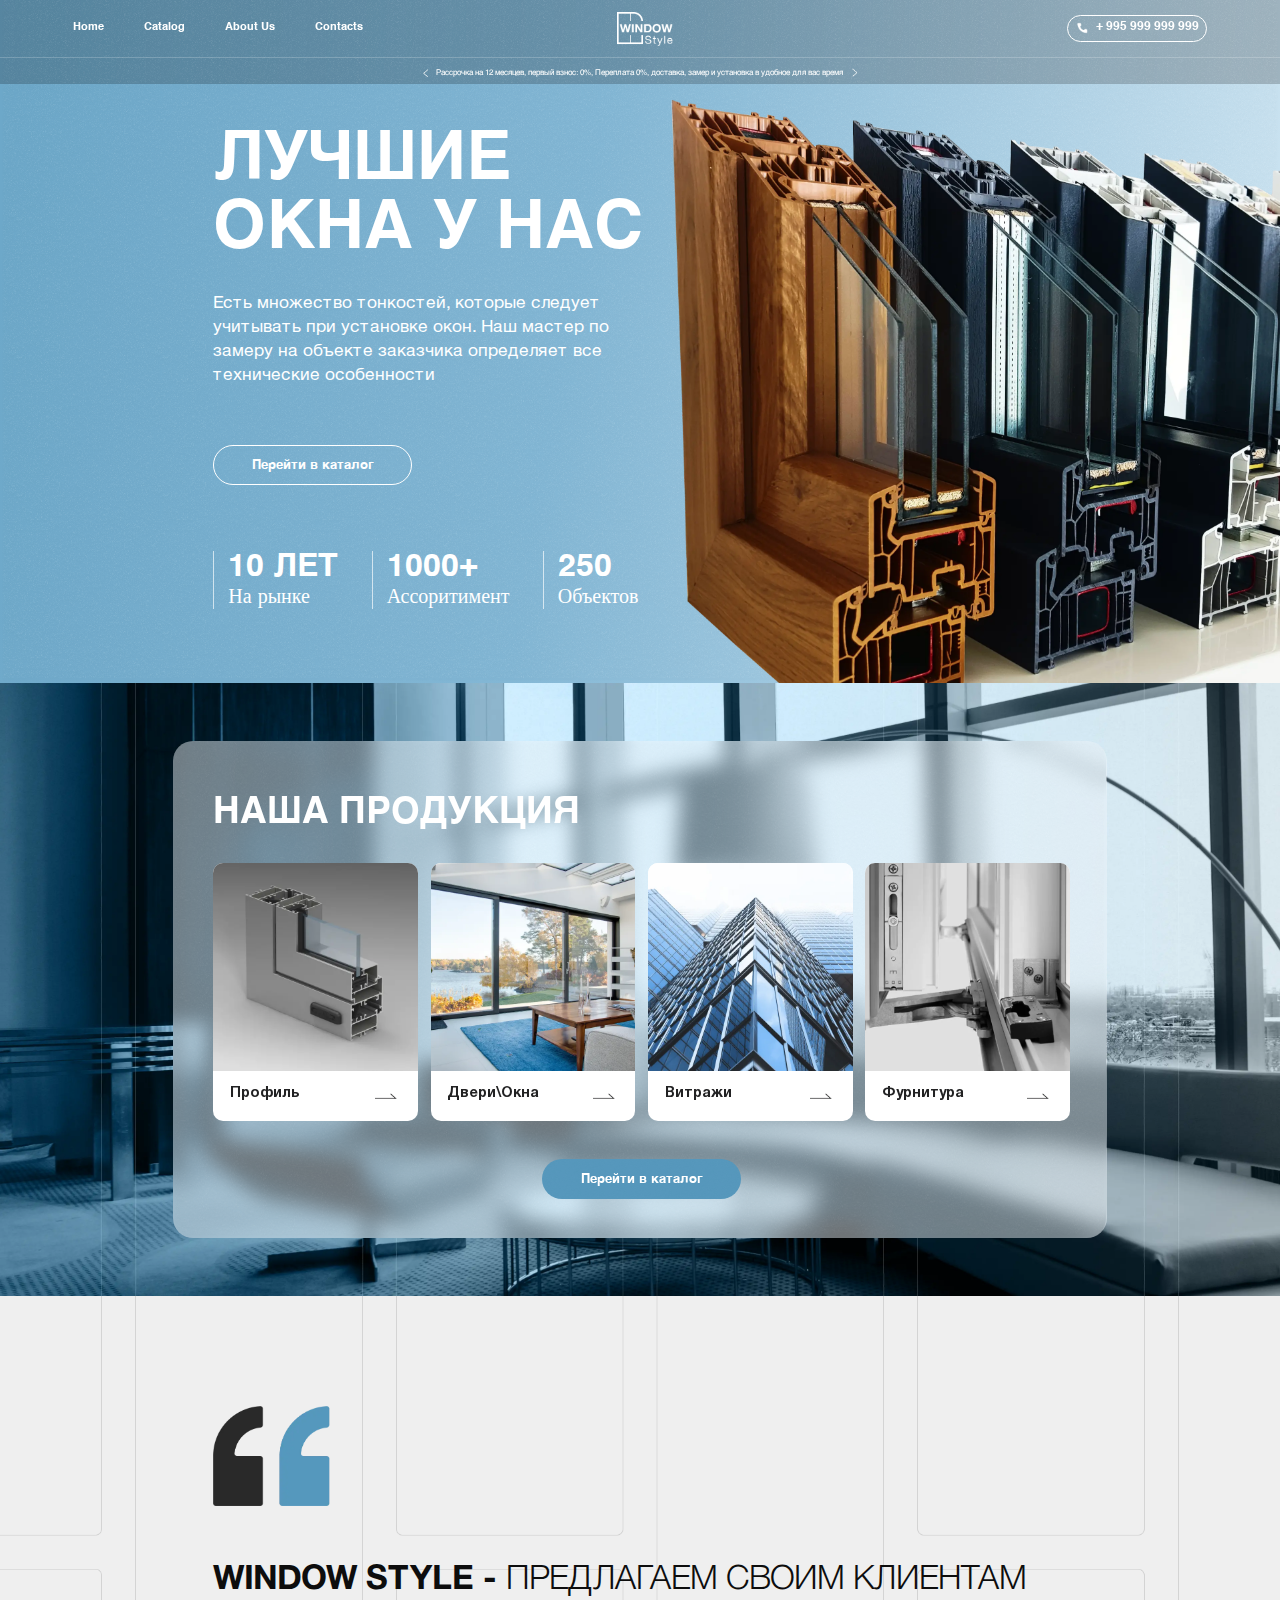
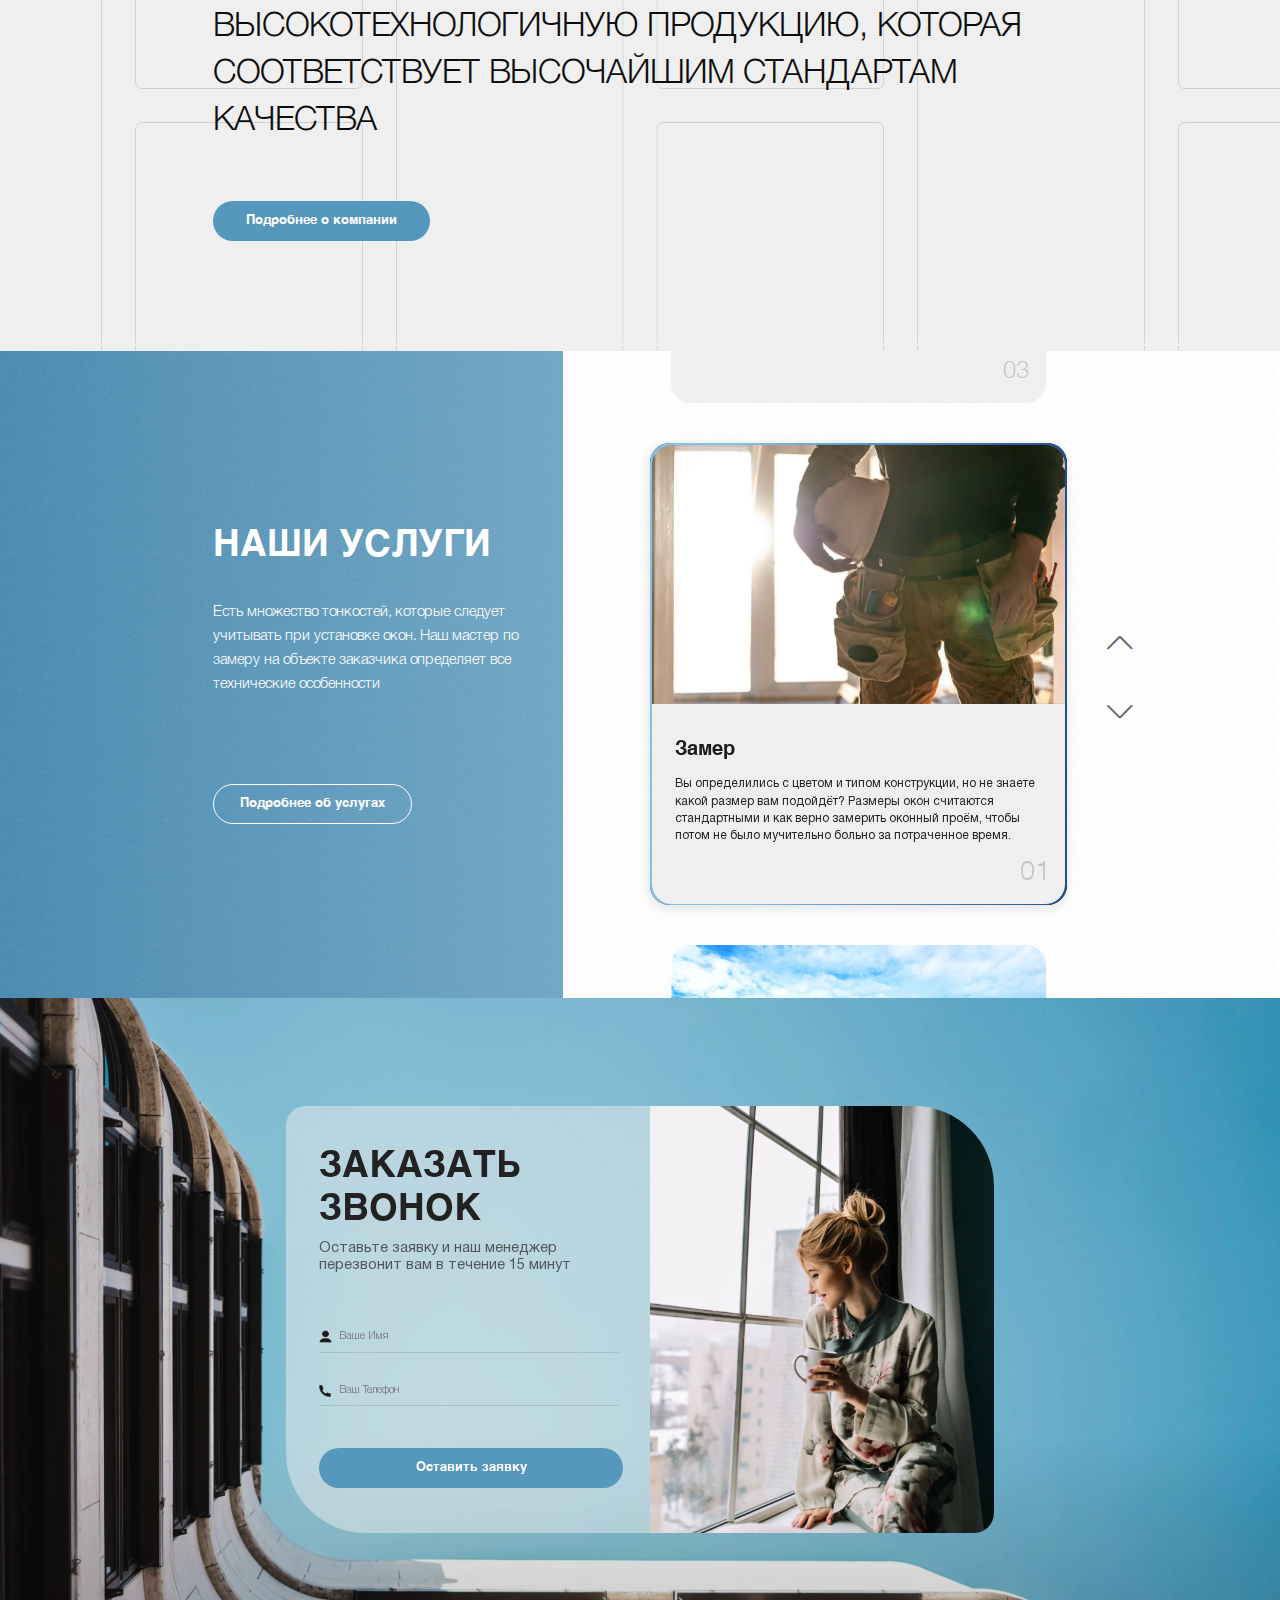
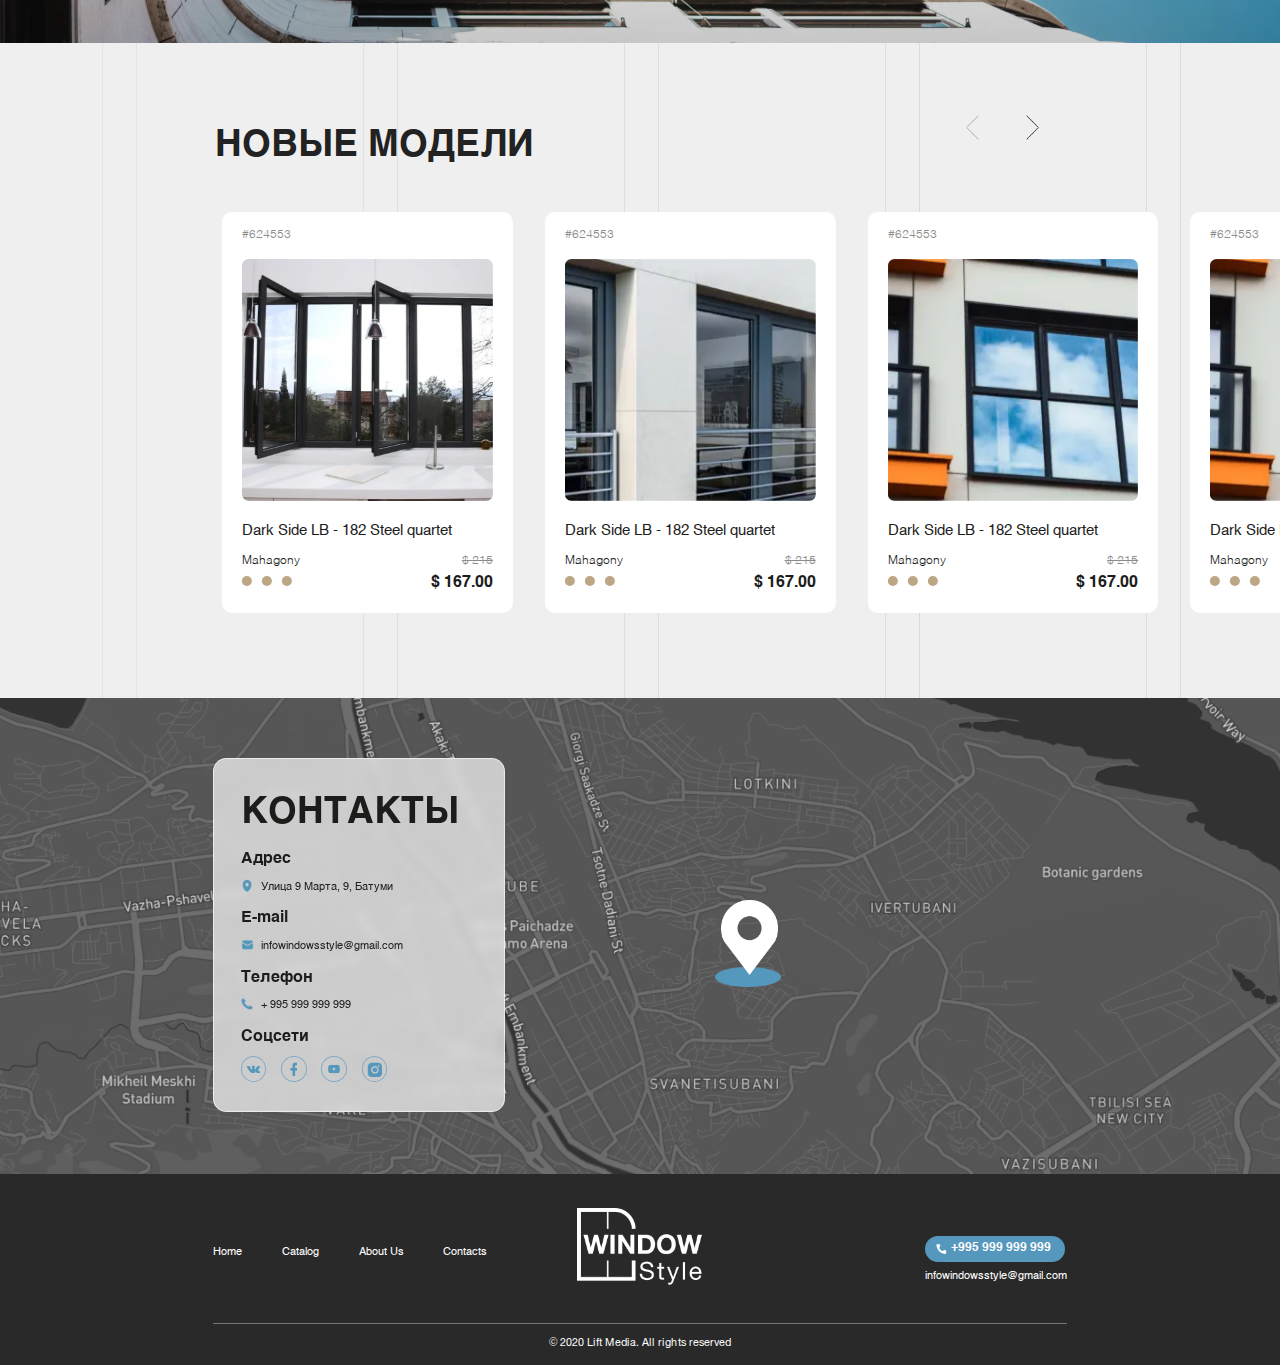
==== commit 8958622b: "добавила попап для обр звонка(футер)" ====
--- a/index.html
+++ b/index.html
@@ -1,442 +1,632 @@
 <!DOCTYPE html>
 <html lang="en">
- <head>
-	<meta charset="UTF-8">
-	<meta http-equiv="X-UA-Compatible" content="IE=edge">
-	<meta name="viewport" content="width=device-width, initial-scale=1.0">
-	<link
-  rel="stylesheet"
-  href="https://cdn.jsdelivr.net/npm/swiper@8/swiper-bundle.min.css?_v=20221206070947"
-/>
-	<link rel="stylesheet" href="css/style.min.css?_v=20221206070947">
-	<title>Главная</title>
+
+<head>
+  <meta charset="UTF-8">
+  <meta http-equiv="X-UA-Compatible" content="IE=edge">
+  <meta name="viewport" content="width=device-width, initial-scale=1.0">
+  <link rel="stylesheet" href="https://cdn.jsdelivr.net/npm/swiper@8/swiper-bundle.min.css?_v=20221206070947" />
+  <link rel="stylesheet" href="css/style.min.css?_v=20221206070947">
+  <title>Главная</title>
 </head>
 
 <body class="wrapper">
-  <header class="header">
-  <div class="header_top">
-    <nav class="nav_header">
-      <li class="ul_header"><a href="./index.html" class="nav_item">Home</a></li>
-      <li class="ul_header"><a href="./catalog.html" class="nav_item">Catalog</a></li>
-      <li class="ul_header"><a href="./about_us.html" class="nav_item">About Us</a></li>
-      <li class="ul_header"><a href="./contacts.html" class="nav_item">Contacts</a></li>
-    </nav>
-    <div class="header_burger">
+  <header class="header" id="head">
+    <div class="header_top">
+      <nav class="nav_header">
+        <li class="ul_header"><a href="./index.html" class="nav_item">Home</a></li>
+        <li class="ul_header"><a href="./catalog.html" class="nav_item">Catalog</a></li>
+        <li class="ul_header"><a href="./about_us.html" class="nav_item">About Us</a></li>
+        <li class="ul_header"><a href="./contacts.html" class="nav_item">Contacts</a></li>
+      </nav>
+      <div class="header_burger">
         <div class="burger_black one"></div>
         <div class="burger_tr two"></div>
         <div class="burger_tr three"></div>
         <div class="burger_black four"></div>
+      </div>
+      <div class="header_logo">
+        <picture>
+          <source srcset="./img/LOGO.webp" type="image/webp"><img src="./img/LOGO.png" alt="logo" class="logo_img" />
+        </picture>
+      </div>
+      <div class="tel_header">
+        <a href="tel:+995999999999">+ 995 999 999 999</a>
+      </div>
     </div>
-    <div class="header_logo">
-      <picture><source srcset="./img/LOGO.webp" type="image/webp"><img src="./img/LOGO.png" alt="logo" class="logo_img" /></picture>
+    <hr class="header_hr" />
+    <div class="header_down container">
+      <span class="attention_text">Рассрочка на 12 месяцев, первый взнос: 0%, Переплата 0%, доставка, замер
+        и установка в удобное для вас время</span>
     </div>
-    <div class="tel_header">
-      <a href="tel:+995999999999">+ 995 999 999 999</a>
+    <div class="burger-menu">
+      <div class="wrapper">
+        <div class="left-part"></div>
+        <div class="right-part">
+
+
+          <nav class="burger-nav">
+            <li class="ul_header"><a href="./index.html" class="menu-burger-item">Home</a></li>
+            <li class="ul_header"><a href="./catalog.html" class="menu-burger-item">Catalog</a></li>
+            <li class="ul_header"><a href="./about_us.html" class="menu-burger-item">About Us</a></li>
+            <li class="ul_header"><a href="./contacts.html" class="menu-burger-item">Contacts</a></li>
+          </nav>
+
+          <div class="button-form">
+            <div class="form-for-credit">
+
+              <form action="#">
+                <div class="block-input">
+                  <input type="text" class="fio" name="fio" value="" placeholder="Ваше Имя">
+                  <input type="text" class="tel" name="tel" value="" placeholder="Ваш Телефон">
+                </div>
+                <div class="block-input">
+                  <div class="button-sub"><button class="blue_btn" type="submit">Оставить заявку</button></div>
+
+                </div>
+
+              </form>
+            </div>
+          </div>
+        </div>
+      </div>
+    </div>
+  </header>
+
+
+  <main class="main">
+    <section class="first_block">
+      <div class="container">
+        <div class="first_block_content">
+          <h1 class="title">лучшие окна У НАС</h1>
+          <p class="subtitle">
+            Есть множество тонкостей, которые следует учитывать при установке окон.
+            Наш мастер по замеру на объекте заказчика определяет все технические
+            особенности
+          </p>
+          <a href="#" class="button transparent_bnt">Перейти в каталог</a>
+          <div class="benefits">
+            <div class="benefits_item">
+              <p class="bold_text">10 лет</p>
+              <p class="light_text">На рынке</p>
+            </div>
+            <div class="benefits_item">
+              <p class="bold_text">1000+</p>
+              <p class="light_text">Ассоритимент</p>
+            </div>
+            <div class="benefits_item">
+              <p class="bold_text">250</p>
+              <p class="light_text">Объектов</p>
+            </div>
+          </div>
+        </div>
+      </div>
+
+      <picture>
+        <source srcset="./img/main_banner.webp" type="image/webp"><img src="./img/main_banner.png" alt="banner"
+          class="first_img" />
+      </picture>
+    </section>
+
+    <section class="second_block">
+      <div class="container">
+        <div class="category_product_block">
+          <h2 class="title">Наша продукция</h2>
+          <div class="category_items">
+            <div class="item">
+              <div class="img_bg">
+                <picture>
+                  <source srcset="./img/cat1.webp" type="image/webp"><img src="./img/cat1.png" alt="bg" />
+                </picture>
+              </div>
+              <div class="name_category">
+                <a href="#" class="category_link"> Профиль</a>
+              </div>
+            </div>
+            <div class="item">
+              <div class="img_bg">
+                <picture>
+                  <source srcset="./img/cat4.webp" type="image/webp"><img src="./img/cat4.png" alt="bg" />
+                </picture>
+              </div>
+              <div class="name_category">
+                <a href="#" class="category_link"> Двери\Окна</a>
+              </div>
+            </div>
+            <div class="item">
+              <div class="img_bg">
+                <picture>
+                  <source srcset="./img/cat3.webp" type="image/webp"><img src="./img/cat3.png" alt="bg" />
+                </picture>
+              </div>
+              <div class="name_category">
+                <a href="#" class="category_link"> Витражи</a>
+              </div>
+            </div>
+            <div class="item">
+              <div class="img_bg">
+                <picture>
+                  <source srcset="./img/cat2.webp" type="image/webp"><img src="./img/cat2.png" alt="bg" />
+                </picture>
+              </div>
+              <div class="name_category">
+                <a href="#" class="category_link"> Фурнитура</a>
+              </div>
+            </div>
+          </div>
+          <a href="#" class="blue_btn btn">Перейти в каталог</a>
+        </div>
+      </div>
+      <div class="img_second">
+        <picture>
+          <source srcset="./img/second-bg.webp" type="image/webp"><img src="./img/second-bg.png" alt="second_bg" />
+        </picture>
+      </div>
+    </section>
+
+    <section class="three_block">
+      <div class="container content">
+        <div class="quote">
+          <picture>
+            <source srcset="./img/quote.webp" type="image/webp"><img src="./img/quote.png" alt="quote">
+          </picture>
+        </div>
+        <p class="text_quote"><span>WINDOW STYLE - </span>предлагаем своим клиентам высокотехнологичную продукцию,
+          которая соответствует высочайшим стандартам <br> качества</p>
+        <a href="#" class="blue_btn btn">Подробнее о компании</a>
+
+      </div>
+      <div class="img_animation">
+        <picture>
+          <source srcset="./img/line.webp" type="image/webp"><img src="./img/line.png" alt="line">
+        </picture>
+        <picture>
+          <source srcset="./img/line.webp" type="image/webp"><img src="./img/line.png" alt="line">
+        </picture>
+      </div>
+    </section>
+    <section class="four_block">
+      <div class="container">
+        <div class="content">
+          <div class="services">
+            <h2 class="title">Наши услуги</h2>
+            <p class="text">Есть множество тонкостей, которые следует учитывать при установке окон. Наш мастер по замеру
+              на объекте заказчика определяет все технические особенности</p>
+            <a href="#" class="btn transparent_bnt">Подробнее об услугах</a>
+          </div>
+          <div class="slider_for_servises">
+            <div class="my_first_slider_container swiper">
+              <div class="my_first_slider swiper-wrapper">
+                <div class="my-slide swiper-slide">
+                  <div class="img_slide">
+                    <picture>
+                      <source srcset="./img/slide1.webp" type="image/webp"><img src="./img/slide1.png" alt="slide">
+                    </picture>
+                  </div>
+                  <div class="slide_descript">
+                    <p class="title_slider">Замер </p>
+                    <p class="text_slider">Вы определились с цветом и типом конструкции, но не знаете какой размер вам
+                      подойдёт? Размеры окон считаются стандартными и как верно замерить оконный проём, чтобы потом не
+                      было мучительно больно за потраченное время.</p>
+                    <p class="number">01</p>
+                  </div>
+                </div>
+
+                <div class="my-slide swiper-slide">
+                  <div class="img_slide">
+                    <picture>
+                      <source srcset="./img/slide2.webp" type="image/webp"><img src="./img/slide2.png" alt="slide">
+                    </picture>
+                  </div>
+                  <div class="slide_descript">
+                    <p class="title_slider">Доставка </p>
+                    <p class="text_slider">Воспользовавшись любым способом, Вы можете быть уверены: товар будет
+                      доставлен в целостности, сохранности и точно в оговоренные сроки.</p>
+                    <p class="number">02</p>
+                  </div>
+                </div>
+                <div class="my-slide swiper-slide">
+                  <div class="img_slide">
+                    <picture>
+                      <source srcset="./img/slide3.webp" type="image/webp"><img src="./img/slide3.png" alt="slide">
+                    </picture>
+                  </div>
+                  <div class="slide_descript">
+                    <p class="title_slider">Монтаж </p>
+                    <p class="text_slider">Заказывать установку и удобнее всего на сайте. Вниманию пользователей
+                      представлены профессиональные мастера, осуществляющие монтаж, демонтаж и ремонт раздвижных,
+                      металлических, а также любых других конструкций.</p>
+                    <p class="number">03</p>
+                  </div>
+                </div>
+
+              </div>
+              <div class="prev swiper-button-prev"></div>
+              <div class="next swiper-button-next"></div>
+
+
+            </div>
+
+
+          </div>
+        </div>
+      </div>
+    </section>
+    <section class="five_block">
+      <div class="container">
+        <div class="content ">
+          <div class="form_content">
+            <form action="#">
+              <h3 class="title_form">Заказать звонок</h3>
+              <p class="subtitle_form">Оставьте заявку и наш менеджер перезвонит вам в течение 15 минут</p>
+              <input type="text" class="fio" name="fio" value="" placeholder="Ваше Имя">
+              <input type="text" class="tel" name="tel" value="" placeholder="Ваш Телефон">
+              <button class="blue_btn bnt" type="submit">Оставить заявку</button>
+            </form>
+          </div>
+          <div class="img_form">
+            <picture>
+              <source srcset="./img/formgirl.webp" type="image/webp"><img src="./img/formgirl.png" alt="img">
+            </picture>
+          </div>
+        </div>
+      </div>
+
+    </section>
+    <section class="new_models">
+      <div class="content">
+        <h2 class="title">Новые модели</h2>
+        <div class="slider_product_content swiper">
+          <div class="slider_models swiper-wrapper">
+
+
+            <a href="./product_page.html" class="slider_border swiper-slide">
+              <div class="slide_model_itemm ">
+                <div class="content_slide">
+                  <div class="articul">#624553</div>
+                  <div class="img_slider swiper">
+                    <div class="img_container swiper-wrapper">
+                      <div class="imade_container swiper-slide">
+                        <picture>
+                          <source srcset="./img/produkt1slide.webp" type="image/webp"><img src="./img/produkt1slide.png"
+                            alt="slide">
+                        </picture>
+                      </div>
+                      <div class="imade_container swiper-slide">
+                        <picture>
+                          <source srcset="./img/for_catalog1.webp" type="image/webp"><img src="./img/for_catalog1.png"
+                            alt="slide">
+                        </picture>
+                      </div>
+                      <div class="imade_container swiper-slide">
+                        <picture>
+                          <source srcset="./img/produkt1slide.webp" type="image/webp"><img src="./img/produkt1slide.png"
+                            alt="slide">
+                        </picture>
+                      </div>
+                      <div class="imade_container swiper-slide">
+                        <picture>
+                          <source srcset="./img/for_catalog_2.webp" type="image/webp"><img src="./img/for_catalog_2.png"
+                            alt="slide">
+                        </picture>
+                      </div>
+                      <div class="imade_container swiper-slide">
+                        <picture>
+                          <source srcset="./img/produkt1slide.webp" type="image/webp"><img src="./img/produkt1slide.png"
+                            alt="slide">
+                        </picture>
+                      </div>
+                    </div>
+                    <div class="swiper-pagination img_slider_paginat"></div>
+                  </div>
+
+                  <div class="name_product">Dark Side LB - 182 Steel quartet </div>
+
+                  <div class="description_product">
+                    <div class="variable">
+                      <p class="name_variable">Mahagony</p>
+                      <div class="all_variable"><span class="color_variable"></span><span
+                          class="color_variable"></span><span class="color_variable"></span></div>
+                    </div>
+                    <div class="price_product">
+                      <div class="old_price">$ 215</div>
+                      <div class="new_price">$ 167.00</div>
+                    </div>
+                  </div>
+
+                </div>
+              </div>
+            </a>
+            <a href="./product_page.html" class="slider_border swiper-slide">
+              <div class="slide_model_itemm ">
+                <div class="content_slide">
+                  <div class="articul">#624553</div>
+                  <div class="img_slider swiper">
+                    <div class="img_container swiper-wrapper">
+                      <div class="imade_container swiper-slide">
+                        <picture>
+                          <source srcset="./img/for_catalog1.webp" type="image/webp"><img src="./img/for_catalog1.png"
+                            alt="slide">
+                        </picture>
+                      </div>
+                      <div class="imade_container swiper-slide">
+                        <picture>
+                          <source srcset="./img/produkt1slide.webp" type="image/webp"><img src="./img/produkt1slide.png"
+                            alt="slide">
+                        </picture>
+                      </div>
+                      <div class="imade_container swiper-slide">
+                        <picture>
+                          <source srcset="./img/for_catalog_2.webp" type="image/webp"><img src="./img/for_catalog_2.png"
+                            alt="slide">
+                        </picture>
+                      </div>
+                      <div class="imade_container swiper-slide">
+                        <picture>
+                          <source srcset="./img/produkt1slide.webp" type="image/webp"><img src="./img/produkt1slide.png"
+                            alt="slide">
+                        </picture>
+                      </div>
+                      <div class="imade_container swiper-slide">
+                        <picture>
+                          <source srcset="./img/for_catalog_2.webp" type="image/webp"><img src="./img/for_catalog_2.png"
+                            alt="slide">
+                        </picture>
+                      </div>
+                    </div>
+
+
+
+                  </div>
+
+                  <div class="name_product">Dark Side LB - 182 Steel quartet </div>
+
+                  <div class="description_product">
+                    <div class="variable">
+                      <p class="name_variable">Mahagony</p>
+                      <div class="all_variable"><span class="color_variable"></span><span
+                          class="color_variable"></span><span class="color_variable"></span></div>
+                    </div>
+                    <div class="price_product">
+                      <div class="old_price">$ 215</div>
+                      <div class="new_price">$ 167.00</div>
+                    </div>
+                  </div>
+
+                </div>
+              </div>
+            </a>
+            <a href="./product_page.html" class="slider_border swiper-slide">
+              <div class="slide_model_itemm ">
+                <div class="content_slide">
+                  <div class="articul">#624553</div>
+                  <div class="img_slider swiper">
+                    <div class="img_container swiper-wrapper">
+                      <div class="imade_container swiper-slide">
+                        <picture>
+                          <source srcset="./img/for_catalog_2.webp" type="image/webp"><img src="./img/for_catalog_2.png"
+                            alt="slide">
+                        </picture>
+                      </div>
+                      <div class="imade_container swiper-slide">
+                        <picture>
+                          <source srcset="./img/produkt1slide.webp" type="image/webp"><img src="./img/produkt1slide.png"
+                            alt="slide">
+                        </picture>
+                      </div>
+                      <div class="imade_container swiper-slide">
+                        <picture>
+                          <source srcset="./img/for_catalog1.webp" type="image/webp"><img src="./img/for_catalog1.png"
+                            alt="slide">
+                        </picture>
+                      </div>
+                      <div class="imade_container swiper-slide">
+                        <picture>
+                          <source srcset="./img/produkt1slide.webp" type="image/webp"><img src="./img/produkt1slide.png"
+                            alt="slide">
+                        </picture>
+                      </div>
+                      <div class="imade_container swiper-slide">
+                        <picture>
+                          <source srcset="./img/for_catalog1.webp" type="image/webp"><img src="./img/for_catalog1.png"
+                            alt="slide">
+                        </picture>
+                      </div>
+                    </div>
+
+
+
+                  </div>
+
+                  <div class="name_product">Dark Side LB - 182 Steel quartet </div>
+
+                  <div class="description_product">
+                    <div class="variable">
+                      <p class="name_variable">Mahagony</p>
+                      <div class="all_variable"><span class="color_variable"></span><span
+                          class="color_variable"></span><span class="color_variable"></span></div>
+                    </div>
+                    <div class="price_product">
+                      <div class="old_price">$ 215</div>
+                      <div class="new_price">$ 167.00</div>
+                    </div>
+                  </div>
+
+                </div>
+              </div>
+            </a>
+            <a href="./product_page.html" class="slider_border swiper-slide">
+              <div class="slide_model_itemm ">
+                <div class="content_slide">
+                  <div class="articul">#624553</div>
+                  <div class="img_slider swiper">
+                    <div class="img_container swiper-wrapper">
+                      <div class="imade_container swiper-slide">
+                        <picture>
+                          <source srcset="./img/for_catalog_2.webp" type="image/webp"><img src="./img/for_catalog_2.png"
+                            alt="slide">
+                        </picture>
+                      </div>
+                      <div class="imade_container swiper-slide">
+                        <picture>
+                          <source srcset="./img/produkt1slide.webp" type="image/webp"><img src="./img/produkt1slide.png"
+                            alt="slide">
+                        </picture>
+                      </div>
+                      <div class="imade_container swiper-slide">
+                        <picture>
+                          <source srcset="./img/produkt1slide.webp" type="image/webp"><img src="./img/produkt1slide.png"
+                            alt="slide">
+                        </picture>
+                      </div>
+                      <div class="imade_container swiper-slide">
+                        <picture>
+                          <source srcset="./img/produkt1slide.webp" type="image/webp"><img src="./img/produkt1slide.png"
+                            alt="slide">
+                        </picture>
+                      </div>
+                      <div class="imade_container swiper-slide">
+                        <picture>
+                          <source srcset="./img/for_catalog_2.webp" type="image/webp"><img src="./img/for_catalog_2.png"
+                            alt="slide">
+                        </picture>
+                      </div>
+                    </div>
+
+
+
+                  </div>
+
+                  <div class="name_product">Dark Side LB - 182 Steel quartet </div>
+
+                  <div class="description_product">
+                    <div class="variable">
+                      <p class="name_variable">Mahagony</p>
+                      <div class="all_variable"><span class="color_variable"></span><span
+                          class="color_variable"></span><span class="color_variable"></span></div>
+                    </div>
+                    <div class="price_product">
+                      <div class="old_price">$ 215</div>
+                      <div class="new_price">$ 167.00</div>
+                    </div>
+                  </div>
+
+                </div>
+              </div>
+            </a>
+
+
+          </div>
+          <div class="slider_product-button-prev swiper-button-prev "></div>
+          <div class="slider_product-button-next swiper-button-next"></div>
+        </div>
+
+      </div>
+      <div class="img_bg">
+        <picture>
+          <source srcset="./img/animationproductbg.webp" type="image/webp"><img src="./img/animationproductbg.png"
+            alt="img_bg">
+        </picture>
+      </div>
+
+    </section>
+    <section class="map">
+      <div class="contact_block">
+        <h2 class="title">Контакты</h2>
+        <div class="contact_item">
+          <p class="title_item">Адрес</p>
+          <p class="subtitle_item map_item"><a
+              href="https://yandex.by/maps/10278/batumi/house/YEgYcANgQUUEQFprfXp1dXRqYg==/?ll=41.640803%2C41.644896&z=17.05"
+              target="_blank">Улица 9 Марта, 9, Батуми</a> </p>
+        </div>
+        <div class="contact_item">
+          <p class="title_item">E-mail</p>
+          <p class="subtitle_item mail_item"><a href="mailto:infowindowsstyle@gmail.com">infowindowsstyle@gmail.com</a>
+          </p>
+        </div>
+        <div class="contact_item">
+          <p class="title_item">Телефон</p>
+          <p class="subtitle_item phone_item"><a href="tel:+995999999999">+ 995 999 999 999</a></p>
+        </div>
+        <div class="contact_item">
+          <p class="title_item">Соцсети</p>
+          <p class="sotial_item"><a href="#" class="vk"></a><a href="#" class="fb"></a><a href="#" class="yuotub"></a><a
+              href="" class="inst"></a> </p>
+        </div>
+      </div>
+      <div class="map_img">
+        <picture>
+          <source srcset="./img/Contacts.webp" type="image/webp"><img src="./img/Contacts.png" alt="map">
+        </picture>
+      </div>
+      <div class="plase">
+        <picture>
+          <source srcset="./img/place.webp" type="image/webp"><img src="./img/place.png" alt="place">
+        </picture>
+      </div>
+      <div class="white_plase">
+        <picture>
+          <source srcset="./img/el_map-marker.webp" type="image/webp"><img src="./img/el_map-marker.png" alt="place">
+        </picture>
+      </div>
+    </section>
+
+
+
+
+
+
+  </main>
+  <footer class="footer">
+    <div class="container footer-content">
+      <div class="block_up">
+        <nav class="footer_nav">
+          <li><a href="./index.html">Home</a></li>
+          <li><a href="./catalog.html">Catalog</a></li>
+          <li><a href="./about_us.html">About Us</a></li>
+          <li><a href="./contacts.html">Contacts</a></li>
+        </nav>
+        <div class="footer_logo">
+          <picture>
+            <source srcset="./img/footerlogo.webp" type="image/webp"><img src="./img/footerlogo.png" alt="logo">
+          </picture>
+        </div>
+
+        <div class="contacts_footer">
+          <div class="tel"><a href="#popup-callback-me">+995 999 999 999</a></div>
+          <div class="email"><a href="mailto:infowindowsstyle@gmail.com">infowindowsstyle@gmail.com</a></div>
+        </div>
+      </div>
+      <div class="blick_down">
+        <p class="quote">© 2020 Lift Media. All rights reserved</p>
+      </div>
+
+    </div>
+  </footer>
+  <div class="popup-form popup-callback-me" id="popup-callback-me">
+    <a href="#head" class="popap-area"></a>
+    <div class="popup-body">
+      <div class="popup-content">
+       
+        <div class="content ">
+          <div class="form_content">
+            <form action="#">
+              <h3 class="title_form">Заказать звонок</h3>
+              <p class="subtitle_form">Оставьте заявку и наш менеджер перезвонит вам в течение 15 минут</p>
+              <input type="text" class="fio" name="fio" value="" placeholder="Ваше Имя">
+              <input type="text" class="tel" name="tel" value="" placeholder="Ваш Телефон">
+              <button class="blue_btn bnt" type="submit">Оставить заявку</button>
+            </form>
+          </div>
+          <div class="img_form">
+            <picture>
+              <source srcset="./img/formgirl.webp" type="image/webp"><img src="./img/formgirl.png" alt="img">
+            </picture>
+          </div>
+        </div>
+      </div>
     </div>
   </div>
-  <hr class="header_hr" />
-  <div class="header_down container">
-    <span class="attention_text"
-      >Рассрочка на 12 месяцев, первый взнос: 0%, Переплата 0%, доставка, замер
-      и установка в удобное для вас время</span
-    >
-  </div>
-  <div class="burger-menu">
-    <div class="wrapper">
-      <div class="left-part"></div>
-      <div class="right-part">
-        
-        
-        <nav class="burger-nav">
-          <li class="ul_header"><a href="./index.html" class="menu-burger-item">Home</a></li>
-          <li class="ul_header"><a href="./catalog.html" class="menu-burger-item">Catalog</a></li>
-          <li class="ul_header"><a href="./about_us.html" class="menu-burger-item">About Us</a></li>
-          <li class="ul_header"><a href="./contacts.html" class="menu-burger-item">Contacts</a></li>
-        </nav>
-  
-        <div class="button-form">
-          <div class="form-for-credit">
-            
-            <form action="#">
-              <div class="block-input">
-                <input type="text" class="fio" name="fio" value="" placeholder="Ваше Имя">
-                <input type="text" class="tel" name="tel" value="" placeholder="Ваш Телефон">
-              </div>
-              <div class="block-input">
-                <div class="button-sub"><button class="blue_btn" type="submit">Оставить заявку</button></div>
-               
-              </div>
-             
-            </form>
-          </div>
-        </div>
-      </div>
-    </div>
-  </div> 
-</header>
-
-
-  <main class="main">
-    <section class="first_block">
-  <div class="container">
-    <div class="first_block_content">
-      <h1 class="title">лучшие окна У НАС</h1>
-      <p class="subtitle">
-        Есть множество тонкостей, которые следует учитывать при установке окон.
-        Наш мастер по замеру на объекте заказчика определяет все технические
-        особенности
-      </p>
-      <a href="#" class="button transparent_bnt">Перейти в каталог</a>
-      <div class="benefits">
-        <div class="benefits_item">
-          <p class="bold_text">10 лет</p>
-          <p class="light_text">На рынке</p>
-        </div>
-        <div class="benefits_item">
-          <p class="bold_text">1000+</p>
-          <p class="light_text">Ассоритимент</p>
-        </div>
-        <div class="benefits_item">
-          <p class="bold_text">250</p>
-          <p class="light_text">Объектов</p>
-        </div>
-      </div>
-    </div>
-  </div>
-
-  <picture><source srcset="./img/main_banner.webp" type="image/webp"><img src="./img/main_banner.png" alt="banner" class="first_img" /></picture>
-</section>
-
-    <section class="second_block">
-  <div class="container">
-    <div class="category_product_block">
-      <h2 class="title">Наша продукция</h2>
-      <div class="category_items">
-        <div class="item">
-          <div class="img_bg"><picture><source srcset="./img/cat1.webp" type="image/webp"><img src="./img/cat1.png" alt="bg" /></picture></div>
-          <div class="name_category">
-            <a href="#" class="category_link"> Профиль</a>
-          </div>
-        </div>
-        <div class="item">
-          <div class="img_bg"><picture><source srcset="./img/cat4.webp" type="image/webp"><img src="./img/cat4.png" alt="bg" /></picture></div>
-          <div class="name_category">
-            <a href="#" class="category_link"> Двери\Окна</a>
-          </div>
-        </div>
-        <div class="item">
-          <div class="img_bg"><picture><source srcset="./img/cat3.webp" type="image/webp"><img src="./img/cat3.png" alt="bg" /></picture></div>
-          <div class="name_category">
-            <a href="#" class="category_link"> Витражи</a>
-          </div>
-        </div>
-        <div class="item">
-          <div class="img_bg"><picture><source srcset="./img/cat2.webp" type="image/webp"><img src="./img/cat2.png" alt="bg" /></picture></div>
-          <div class="name_category">
-            <a href="#" class="category_link"> Фурнитура</a>
-          </div>
-        </div>
-      </div>
-      <a href="#" class="blue_btn btn">Перейти в каталог</a>
-    </div>
-  </div>
-  <div class="img_second">
-    <picture><source srcset="./img/second-bg.webp" type="image/webp"><img src="./img/second-bg.png" alt="second_bg" /></picture>
-  </div>
-</section>
-
-    <section class="three_block">
-    <div class="container content">
-      <div class="quote"><picture><source srcset="./img/quote.webp" type="image/webp"><img src="./img/quote.png" alt="quote"></picture></div>
-      <p class="text_quote"><span>WINDOW STYLE - </span>предлагаем своим клиентам высокотехнологичную продукцию, которая соответствует высочайшим стандартам <br> качества</p>
-    <a href="#" class="blue_btn btn">Подробнее о компании</a>
-    
-    </div>
-    <div class="img_animation">
-      <picture><source srcset="./img/line.webp" type="image/webp"><img src="./img/line.png" alt="line"></picture>
-      <picture><source srcset="./img/line.webp" type="image/webp"><img src="./img/line.png" alt="line"></picture>
-    </div>
-  </section>
-    <section class="four_block">
-  <div class="container">
-    <div class="content">
-      <div class="services">
-        <h2 class="title">Наши услуги</h2>
-        <p class="text">Есть множество тонкостей, которые следует учитывать при установке окон. Наш мастер по замеру
-          на объекте заказчика определяет все технические особенности</p>
-        <a href="#" class="btn transparent_bnt">Подробнее об услугах</a>
-      </div>
-      <div class="slider_for_servises">
-        <div class="my_first_slider_container swiper">
-          <div class="my_first_slider swiper-wrapper">
-            <div class="my-slide swiper-slide">
-              <div class="img_slide"><picture><source srcset="./img/slide1.webp" type="image/webp"><img src="./img/slide1.png" alt="slide"></picture></div>
-              <div class="slide_descript">
-                <p class="title_slider">Замер </p>
-                <p class="text_slider">Вы определились с цветом и типом конструкции, но не знаете какой размер вам
-                  подойдёт? Размеры окон считаются стандартными и как верно замерить оконный проём, чтобы потом не
-                  было мучительно больно за потраченное время.</p>
-                <p class="number">01</p>
-              </div>
-            </div>
-
-            <div class="my-slide swiper-slide">
-              <div class="img_slide"><picture><source srcset="./img/slide2.webp" type="image/webp"><img src="./img/slide2.png" alt="slide"></picture></div>
-              <div class="slide_descript">
-                <p class="title_slider">Доставка </p>
-                <p class="text_slider">Воспользовавшись любым способом, Вы можете быть уверены: товар будет
-                  доставлен в целостности, сохранности и точно в оговоренные сроки.</p>
-                <p class="number">02</p>
-              </div>
-            </div>
-            <div class="my-slide swiper-slide">
-              <div class="img_slide"><picture><source srcset="./img/slide3.webp" type="image/webp"><img src="./img/slide3.png" alt="slide"></picture></div>
-              <div class="slide_descript">
-                <p class="title_slider">Монтаж </p>
-                <p class="text_slider">Заказывать установку и удобнее всего на сайте. Вниманию пользователей
-                  представлены профессиональные мастера, осуществляющие монтаж, демонтаж и ремонт раздвижных,
-                  металлических, а также любых других конструкций.</p>
-                <p class="number">03</p>
-              </div>
-            </div>
-
-          </div>
-          <div class="prev swiper-button-prev"></div>
-          <div class="next swiper-button-next"></div>
-
-
-        </div>
-
-
-      </div>
-    </div>
-  </div>
-</section>
-    <section class="five_block">
-  <div class="container">
-    <div class="content ">
-      <div class="form_content">
-        <form action="#">
-          <h3 class="title_form">Заказать звонок</h3>
-          <p class="subtitle_form">Оставьте заявку и наш менеджер перезвонит вам в течение 15 минут</p>
-          <input type="text" class="fio" name="fio" value="" placeholder="Ваше Имя">
-          <input type="text" class="tel" name="tel" value="" placeholder="Ваш Телефон">
-          <button class="blue_btn bnt" type="submit">Оставить заявку</button>
-        </form>
-      </div>
-      <div class="img_form"><picture><source srcset="./img/formgirl.webp" type="image/webp"><img src="./img/formgirl.png" alt="img"></picture></div>
-    </div>
-  </div>
-
-</section>
-<section class="new_models">
-  <div class="content">
-    <h2 class="title">Новые модели</h2>
-    <div class="slider_product_content swiper">
-      <div class="slider_models swiper-wrapper">
-      
-       
-        <a href="./product_page.html" class="slider_border swiper-slide">
-          <div class="slide_model_itemm ">
-            <div class="content_slide">
-              <div class="articul">#624553</div>
-              <div class="img_slider swiper">
-                <div class="img_container swiper-wrapper">
-                  <div class="imade_container swiper-slide"><picture><source srcset="./img/produkt1slide.webp" type="image/webp"><img src="./img/produkt1slide.png" alt="slide"></picture></div>
-                <div class="imade_container swiper-slide"><picture><source srcset="./img/for_catalog1.webp" type="image/webp"><img src="./img/for_catalog1.png" alt="slide"></picture></div>
-                <div class="imade_container swiper-slide"><picture><source srcset="./img/produkt1slide.webp" type="image/webp"><img src="./img/produkt1slide.png" alt="slide"></picture></div>
-                <div class="imade_container swiper-slide"><picture><source srcset="./img/for_catalog_2.webp" type="image/webp"><img src="./img/for_catalog_2.png" alt="slide"></picture></div>
-                <div class="imade_container swiper-slide"><picture><source srcset="./img/produkt1slide.webp" type="image/webp"><img src="./img/produkt1slide.png" alt="slide"></picture></div></div>
-                
-                
-  
-              </div>
-  
-              <div class="name_product">Dark Side LB - 182 Steel quartet </div>
-  
-              <div class="description_product">
-                <div class="variable">
-                  <p class="name_variable">Mahagony</p>
-                  <div class="all_variable"><span class="color_variable"></span><span class="color_variable"></span><span
-                      class="color_variable"></span></div>
-                </div>
-                <div class="price_product">
-                  <div class="old_price">$ 215</div>
-                  <div class="new_price">$ 167.00</div>
-                </div>
-              </div>
-  
-            </div>
-          </div>
-        </a>
-        <a href="./product_page.html" class="slider_border swiper-slide">
-          <div class="slide_model_itemm ">
-            <div class="content_slide">
-              <div class="articul">#624553</div>
-              <div class="img_slider swiper">
-                <div class="img_container swiper-wrapper">
-                  <div class="imade_container swiper-slide"><picture><source srcset="./img/for_catalog1.webp" type="image/webp"><img src="./img/for_catalog1.png" alt="slide"></picture></div>
-                <div class="imade_container swiper-slide"><picture><source srcset="./img/produkt1slide.webp" type="image/webp"><img src="./img/produkt1slide.png" alt="slide"></picture></div>
-                <div class="imade_container swiper-slide"><picture><source srcset="./img/for_catalog_2.webp" type="image/webp"><img src="./img/for_catalog_2.png" alt="slide"></picture></div>
-                <div class="imade_container swiper-slide"><picture><source srcset="./img/produkt1slide.webp" type="image/webp"><img src="./img/produkt1slide.png" alt="slide"></picture></div>
-                <div class="imade_container swiper-slide"><picture><source srcset="./img/for_catalog_2.webp" type="image/webp"><img src="./img/for_catalog_2.png" alt="slide"></picture></div></div>
-                
-                
-  
-              </div>
-  
-              <div class="name_product">Dark Side LB - 182 Steel quartet </div>
-  
-              <div class="description_product">
-                <div class="variable">
-                  <p class="name_variable">Mahagony</p>
-                  <div class="all_variable"><span class="color_variable"></span><span class="color_variable"></span><span
-                      class="color_variable"></span></div>
-                </div>
-                <div class="price_product">
-                  <div class="old_price">$ 215</div>
-                  <div class="new_price">$ 167.00</div>
-                </div>
-              </div>
-  
-            </div>
-          </div>
-        </a>
-        <a href="./product_page.html" class="slider_border swiper-slide">
-          <div class="slide_model_itemm ">
-            <div class="content_slide">
-              <div class="articul">#624553</div>
-              <div class="img_slider swiper">
-                <div class="img_container swiper-wrapper">
-                  <div class="imade_container swiper-slide"><picture><source srcset="./img/for_catalog_2.webp" type="image/webp"><img src="./img/for_catalog_2.png" alt="slide"></picture></div>
-                <div class="imade_container swiper-slide"><picture><source srcset="./img/produkt1slide.webp" type="image/webp"><img src="./img/produkt1slide.png" alt="slide"></picture></div>
-                <div class="imade_container swiper-slide"><picture><source srcset="./img/for_catalog1.webp" type="image/webp"><img src="./img/for_catalog1.png" alt="slide"></picture></div>
-                <div class="imade_container swiper-slide"><picture><source srcset="./img/produkt1slide.webp" type="image/webp"><img src="./img/produkt1slide.png" alt="slide"></picture></div>
-                <div class="imade_container swiper-slide"><picture><source srcset="./img/for_catalog1.webp" type="image/webp"><img src="./img/for_catalog1.png" alt="slide"></picture></div></div>
-                
-                
-  
-              </div>
-  
-              <div class="name_product">Dark Side LB - 182 Steel quartet </div>
-  
-              <div class="description_product">
-                <div class="variable">
-                  <p class="name_variable">Mahagony</p>
-                  <div class="all_variable"><span class="color_variable"></span><span class="color_variable"></span><span
-                      class="color_variable"></span></div>
-                </div>
-                <div class="price_product">
-                  <div class="old_price">$ 215</div>
-                  <div class="new_price">$ 167.00</div>
-                </div>
-              </div>
-  
-            </div>
-          </div>
-        </a>
-        <a href="./product_page.html" class="slider_border swiper-slide">
-          <div class="slide_model_itemm ">
-            <div class="content_slide">
-              <div class="articul">#624553</div>
-              <div class="img_slider swiper">
-                <div class="img_container swiper-wrapper">
-                  <div class="imade_container swiper-slide"><picture><source srcset="./img/for_catalog_2.webp" type="image/webp"><img src="./img/for_catalog_2.png" alt="slide"></picture></div>
-                <div class="imade_container swiper-slide"><picture><source srcset="./img/produkt1slide.webp" type="image/webp"><img src="./img/produkt1slide.png" alt="slide"></picture></div>
-                <div class="imade_container swiper-slide"><picture><source srcset="./img/produkt1slide.webp" type="image/webp"><img src="./img/produkt1slide.png" alt="slide"></picture></div>
-                <div class="imade_container swiper-slide"><picture><source srcset="./img/produkt1slide.webp" type="image/webp"><img src="./img/produkt1slide.png" alt="slide"></picture></div>
-                <div class="imade_container swiper-slide"><picture><source srcset="./img/for_catalog_2.webp" type="image/webp"><img src="./img/for_catalog_2.png" alt="slide"></picture></div></div>
-                
-                
-  
-              </div>
-  
-              <div class="name_product">Dark Side LB - 182 Steel quartet </div>
-  
-              <div class="description_product">
-                <div class="variable">
-                  <p class="name_variable">Mahagony</p>
-                  <div class="all_variable"><span class="color_variable"></span><span class="color_variable"></span><span
-                      class="color_variable"></span></div>
-                </div>
-                <div class="price_product">
-                  <div class="old_price">$ 215</div>
-                  <div class="new_price">$ 167.00</div>
-                </div>
-              </div>
-  
-            </div>
-          </div>
-        </a>
-        
-        
-      </div>
-      <div class="slider_product-button-prev swiper-button-prev "></div>
-      <div class="slider_product-button-next swiper-button-next"></div>
-    </div>
-
-  </div>
-  <div class="img_bg">
-    <picture><source srcset="./img/animationproductbg.webp" type="image/webp"><img src="./img/animationproductbg.png" alt="img_bg"></picture>
-  </div>
-  
-</section>
-    <section class="map">
-  <div class="contact_block">
-    <h2 class="title">Контакты</h2>
-    <div class="contact_item">
-      <p class="title_item">Адрес</p>
-      <p class="subtitle_item map_item"><a href="https://yandex.by/maps/10278/batumi/house/YEgYcANgQUUEQFprfXp1dXRqYg==/?ll=41.640803%2C41.644896&z=17.05" target="_blank">Улица 9 Марта, 9, Батуми</a> </p>
-    </div>
-    <div class="contact_item">
-      <p class="title_item">E-mail</p>
-      <p class="subtitle_item mail_item"><a href="mailto:infowindowsstyle@gmail.com">infowindowsstyle@gmail.com</a></p>
-    </div>
-    <div class="contact_item">
-      <p class="title_item">Телефон</p>
-      <p class="subtitle_item phone_item"><a href="tel:+995999999999">+ 995 999 999 999</a></p>
-    </div>
-    <div class="contact_item">
-      <p class="title_item">Соцсети</p>
-      <p class="sotial_item"><a href="#" class="vk"></a><a href="#" class="fb"></a><a href="#" class="yuotub"></a><a
-          href="" class="inst"></a> </p>
-    </div>
-  </div>
-  <div class="map_img"><picture><source srcset="./img/Contacts.webp" type="image/webp"><img src="./img/Contacts.png" alt="map"></picture></div>
-  <div class="plase"><picture><source srcset="./img/place.webp" type="image/webp"><img src="./img/place.png" alt="place"></picture></div>
-  <div class="white_plase"><picture><source srcset="./img/el_map-marker.webp" type="image/webp"><img src="./img/el_map-marker.png" alt="place"></picture></div>
-</section>
-
-    
-   
-   
-  
-
-  </main>
-  <footer class="footer">
-  <div class="container footer-content">
-    <div class="block_up">
-      <nav class="footer_nav">
-        <li><a href="./index.html">Home</a></li>
-        <li><a href="./catalog.html">Catalog</a></li>
-        <li><a href="./about_us.html">About Us</a></li>
-        <li><a href="./contacts.html">Contacts</a></li>
-      </nav>
-      <div class="footer_logo">
-        <picture><source srcset="./img/footerlogo.webp" type="image/webp"><img src="./img/footerlogo.png" alt="logo"></picture>
-      </div>
-
-      <div class="contacts_footer">
-        <div class="tel"><a href="tel:+95999999999">+995 999 999 999</a></div>
-        <div class="email"><a href="mailto:infowindowsstyle@gmail.com">infowindowsstyle@gmail.com</a></div>
-      </div>
-    </div>
-    <div class="blick_down">
-      <p class="quote">© 2020 Lift Media. All rights reserved</p>
-    </div>
-
-  </div>
-</footer>
   <script src="https://cdn.jsdelivr.net/npm/swiper@8/swiper-bundle.min.js?_v=20221206070947"></script>
   <script src="js/app.min.js?_v=20221206070947"></script>
   <script src="js/my.js"></script>
--- a/css/style.min.css
+++ b/css/style.min.css
@@ -440,6 +440,16 @@
   -ms-flex-align: center;
   align-items: center;
   gap: 3.125vw
+}
+.header .nav_header .ul_header,.footer_nav li{
+  padding-bottom: 0.156vw ;
+  border-bottom: 2px solid transparent;
+  transition: 0.3s ease-in;
+ 
+}
+.header .nav_header .ul_header:hover,.footer_nav li:hover{
+  border-bottom: 2px solid #FFFFFF;
+  transition: 0.3s ease-in;
 }
 
 .header .nav_item {
@@ -11533,6 +11543,12 @@
   background-repeat: no-repeat;
   
 }
+.webp .product_page_block .product_page_right .button_for_byu:hover {
+  background: #fff;
+  background-size: 100% 100%;
+  background-repeat: no-repeat;
+  
+}
 
 .webp .product_page_block .product_page_right .arrow_hidden {
   background: url(../img/arrow-hidden.webp)
@@ -12157,4 +12173,354 @@
     background: url(../img/shum3.webp), #5698bd;
     background-size: 100% 100%;
   }
+}
+/* ********** */
+.popup-form {
+  position: fixed;
+    width: 100%;
+    height: 100%;
+    background: rgba(0, 0, 0, 0.6);
+    -webkit-backdrop-filter: blur(0.604vw);
+    backdrop-filter: blur(0.604vw);
+    top: 0;
+    left: 0;
+    z-index: 12000;
+    opacity: 0;
+    visibility:hidden;
+    -webkit-transition: 0.3s ease-in-out;
+    -o-transition: 0.3s ease-in-out;
+    transition: 0.3s ease-in-out;
+}
+
+.popup-form:target{
+  opacity: 1;
+  visibility: visible;
+  -webkit-transition: 0.3s ease-in-out;
+  -o-transition: 0.3s ease-in-out;
+  transition: 0.3s ease-in-out;
+}
+.popup-callback-me .popap-area {
+  position: absolute;
+  width: 100%;
+  height: 100%;
+  top: 0;
+  left: 0;
+}
+.popup-callback-me .popup-body {
+  min-width: 100%;
+    min-height: 100%;
+    display: -webkit-box;
+    display: -ms-flexbox;
+    display: flex;
+    -webkit-box-align: center;
+    -ms-flex-align: center;
+    align-items: center;
+    -webkit-box-pack: center;
+    -ms-flex-pack: center;
+    justify-content: center;
+}
+.popup-callback-me .content {
+  display: -webkit-box;
+  display: -ms-flexbox;
+  display: flex;
+  width: 55.313vw;
+  margin: 0 auto;
+  border-radius: 1.563vw 6.25vw;
+  -webkit-backdrop-filter: blur(.781vw);
+  backdrop-filter: blur(0.781vw);
+  background-size: 100%;
+  overflow: hidden;
+  height: 33.333vw;
+  background: url(../img/shum1.webp), rgba(240, 240, 240, 0.8);
+    background-size: 100%;
+}
+.popup-callback-me .form_content {
+  padding: 3.125vw 2.083vw 3.646vw 2.604vw;
+  width: 28.438vw
+}
+.popup-callback-me .title_form {
+  font-family: Helvetica;
+  font-style: normal;
+  font-weight: 700;
+  font-size: 2.917vw;
+  line-height: 3.333vw;
+  text-transform: uppercase;
+  color: #222223;
+  padding-bottom: .625vw
+}
+.popup-callback-me .subtitle_form {
+  font-family: "Helvetica Neue";
+  font-style: normal;
+  font-weight: 400;
+  font-size: 1.146vw;
+  line-height: 1.354vw;
+  color: #222223;
+  opacity: .7;
+  padding-bottom: 3.75vw
+}
+.popup-callback-me .fio {
+  background-image: url(../img/fio.png);
+  width: 23.438vw;
+  height: 2.292vw;
+  background-color: transparent;
+  margin-bottom: 1.823vw;
+  border-bottom: .052vw solid rgba(128, 128, 128, .284);
+  padding: 1.146vw 0 1.146vw 1.563vw;
+  font-family: "Helvetica Neue";
+  font-style: normal;
+  font-weight: 300;
+  font-size: .833vw;
+  line-height: .99vw;
+  color: #222223;
+  background-size: 1.042vw;
+  background-repeat: no-repeat;
+  background-position: 0 center;
+  -webkit-transition: .3s ease;
+  -o-transition: .3s ease;
+  transition: .3s ease
+}
+.popup-callback-me .fio:focus {
+  -webkit-transition: .3s ease;
+  -o-transition: .3s ease;
+  transition: .3s ease;
+  background-image: none;
+  padding: 1.146vw 0 1.146vw 0
+}
+.popup-callback-me .tel {
+  background-image: url(../img/tel.png);
+  width: 23.438vw;
+  height: 2.292vw;
+  background-color: transparent;
+  margin-bottom: 1.823vw;
+  border-bottom: .052vw solid rgba(128, 128, 128, .284);
+  padding: 1.146vw 0 1.146vw 1.563vw;
+  font-family: "Helvetica Neue";
+  font-style: normal;
+  font-weight: 300;
+  font-size: .833vw;
+  line-height: .99vw;
+  color: #222223;
+  background-size: .906vw .906vw;
+  background-repeat: no-repeat;
+  background-position: 0 center
+}
+.popup-callback-me .tel:focus {
+  -webkit-transition: .3s ease;
+  -o-transition: .3s ease;
+  transition: .3s ease;
+  background-image: none;
+  padding: 1.146vw 0 1.146vw 0
+}
+.popup-callback-me .form_content .bnt {
+  width: 23.75vw;
+  margin-top: 1.406vw
+}
+
+.popup-callback-me .img_form {
+  width: 26.875vw
+}
+
+.popup-callback-me .img_form img {
+  width: 100%;
+  height: 100%;
+  -o-object-fit: cover;
+  object-fit: cover
+}
+/* *********** */
+
+@media only screen and (max-width:1200px){
+ 
+  .popup-callback-me .content {
+    display: -webkit-box;
+    display: -ms-flexbox;
+    display: flex;
+    width: 92.188vw;
+    margin: 0 auto;
+    border-radius: 3.906vw 13.021vw;
+    -webkit-backdrop-filter: blur(1.952vw);
+    backdrop-filter: blur(1.952vw);
+    background-size: 100%;
+    overflow: hidden;
+    height: 83.333vw;
+    background: url(../img/shum2.webp), rgba(240, 240, 240, 0.8);
+    background-size: 100% 100%;
+    background-repeat: no-repeat;
+  }
+  .popup-callback-me .form_content {
+    padding: 5.208vw 3.906vw 9.115vw 3.906vw;
+    width: 46.094vw;
+  }
+  .popup-callback-me .title_form {
+    font-size: 6.51vw;
+    line-height: 7.422vw;
+    padding-bottom: 1.953vw;
+  }
+  .popup-callback-me .subtitle_form {
+    font-size: 2.865vw;
+    line-height: 4.688vw;
+    opacity: .7;
+    padding-bottom: 6.12vw;
+  }
+  .popup-callback-me .fio {
+    width: 39.583vw;
+    height: 5.73vw;
+    background-color: transparent;
+    margin-bottom: 2.865vw;
+    border-bottom: 0.13vw solid rgba(128, 128, 128, .284);
+    padding: 2.865vw 0 2.865vw 3.908vw;
+    font-family: "Helvetica Neue";
+    font-style: normal;
+    font-weight: 300;
+    font-size: 2.083vw;
+    line-height: 2.475vw;
+    color: #222223;
+    background-size: 2.605vw;
+    background-repeat: no-repeat;
+    background-position: 0 center;
+    -webkit-transition: .3s ease;
+    -o-transition: .3s ease;
+    transition: .3s ease;
+  }
+  .popup-callback-me .fio:focus {
+    -webkit-transition: .3s ease;
+    -o-transition: .3s ease;
+    transition: .3s ease;
+    background-image: none;
+    padding: 2.865vw 0 2.865vw 0;
+  }
+  .popup-callback-me .tel {
+    width: 39.583vw;
+    height: 5.73vw;
+    background-color: transparent;
+    margin-bottom: 2.865vw;
+    border-bottom: 0.13vw solid rgba(128, 128, 128, .284);
+    padding: 2.865vw 0 2.865vw 3.908vw;
+    font-family: "Helvetica Neue";
+    font-style: normal;
+    font-weight: 300;
+    font-size: 2.083vw;
+    line-height: 2.475vw;
+    color: #222223;
+    background-size: 2.265vw 2.265vw;
+    background-repeat: no-repeat;
+    background-position: 0 center;
+  }
+  .popup-callback-me .tel:focus {
+    -webkit-transition: .3s ease;
+    -o-transition: .3s ease;
+    transition: .3s ease;
+    background-image: none;
+    padding: 2.865vw 0 2.865vw 0;
+  }
+  .popup-callback-me .form_content .bnt {
+    width: 39.583vw;
+    margin-top: 6.119vw;
+  }
+  
+  .popup-callback-me .img_form {
+    width: 52.605vw;
+  }
+  
+  .popup-callback-me .img_form img {
+    width: 100%;
+    height: 100%;
+    -o-object-fit: cover;
+    object-fit: cover
+  }
+
+}
+@media only screen and (max-width:600px){
+ 
+  .popup-callback-me .content {
+    display: -webkit-box;
+    display: -ms-flexbox;
+    display: flex;
+    width: 91.733vw;
+    margin: 0 auto;
+    border-radius: 8vw 26.667vw;
+    -webkit-backdrop-filter: blur(4vw);
+    backdrop-filter: blur(4vw);
+    background-size: 100%;
+    overflow: hidden;
+    height: 152vw;
+    background: url(../img/shum3.webp), rgba(240, 240, 240, 0.8);
+  }
+  .popup-callback-me .form_content {
+    padding: 16vw 5.333vw 21.333vw 5.333vw;
+    width: 91.467vw;
+  }
+  .popup-callback-me .title_form {
+    font-size: 9.067vw;
+    line-height: 10.4vw;
+    padding-bottom: 3.2vw;
+  }
+  .popup-callback-me .subtitle_form {
+    font-size: 5.333vw;
+    line-height: 8vw;
+    opacity: 1;
+    padding-bottom: 10.667vw;
+    width: 68.8vw;
+  }
+  .popup-callback-me .fio {
+    width: 81.067vw;
+    height: 11.733vw;
+    background-color: transparent;
+    margin-bottom: 6.667vw;
+    border-bottom: 0.267vw solid rgba(128, 128, 128, .284);
+    padding: 5.867vw 0 7.201vw 8.003vw;
+    font-family: "Helvetica Neue";
+    font-style: normal;
+    font-weight: 300;
+    font-size: 4.266vw;
+    line-height: 5.069vw;
+    color: #222223;
+    background-size: 5.335vw;
+    background-repeat: no-repeat;
+    background-position: 0 center;
+    -webkit-transition: .3s ease;
+    -o-transition: .3s ease;
+    transition: .3s ease;
+  }
+  .popup-callback-me .fio:focus {
+    -webkit-transition: .3s ease;
+    -o-transition: .3s ease;
+    transition: .3s ease;
+    background-image: none;
+    padding: 5.867vw 0 7.201vw 8.003vw;
+  }
+  .popup-callback-me .tel {
+    width: 81.067vw;
+    height: 11.733vw;
+    background-color: transparent;
+    margin-bottom: 9.333vw;
+    border-bottom: 0.266vw solid rgba(128, 128, 128, .284);
+    padding: 5.867vw 0 7.201vw 8.003vw;
+    font-family: "Helvetica Neue";
+    font-style: normal;
+    font-weight: 300;
+    font-size: 4.266vw;
+    line-height: 5.069vw;
+    color: #222223;
+    background-size: 4.639vw 4.639vw;
+    background-repeat: no-repeat;
+    background-position: 0 center;
+  }
+  .popup-callback-me .tel:focus {
+    -webkit-transition: .3s ease;
+    -o-transition: .3s ease;
+    transition: .3s ease;
+    background-image: none;
+    padding: 5.867vw 0 7.201vw 8.003vw;
+  }
+  .popup-callback-me .form_content .bnt {
+    width: 81.067vw;
+    margin-top: 0;
+  }
+  
+  .popup-callback-me .img_form {
+    display: none;
+  }
+  
+  
+
 }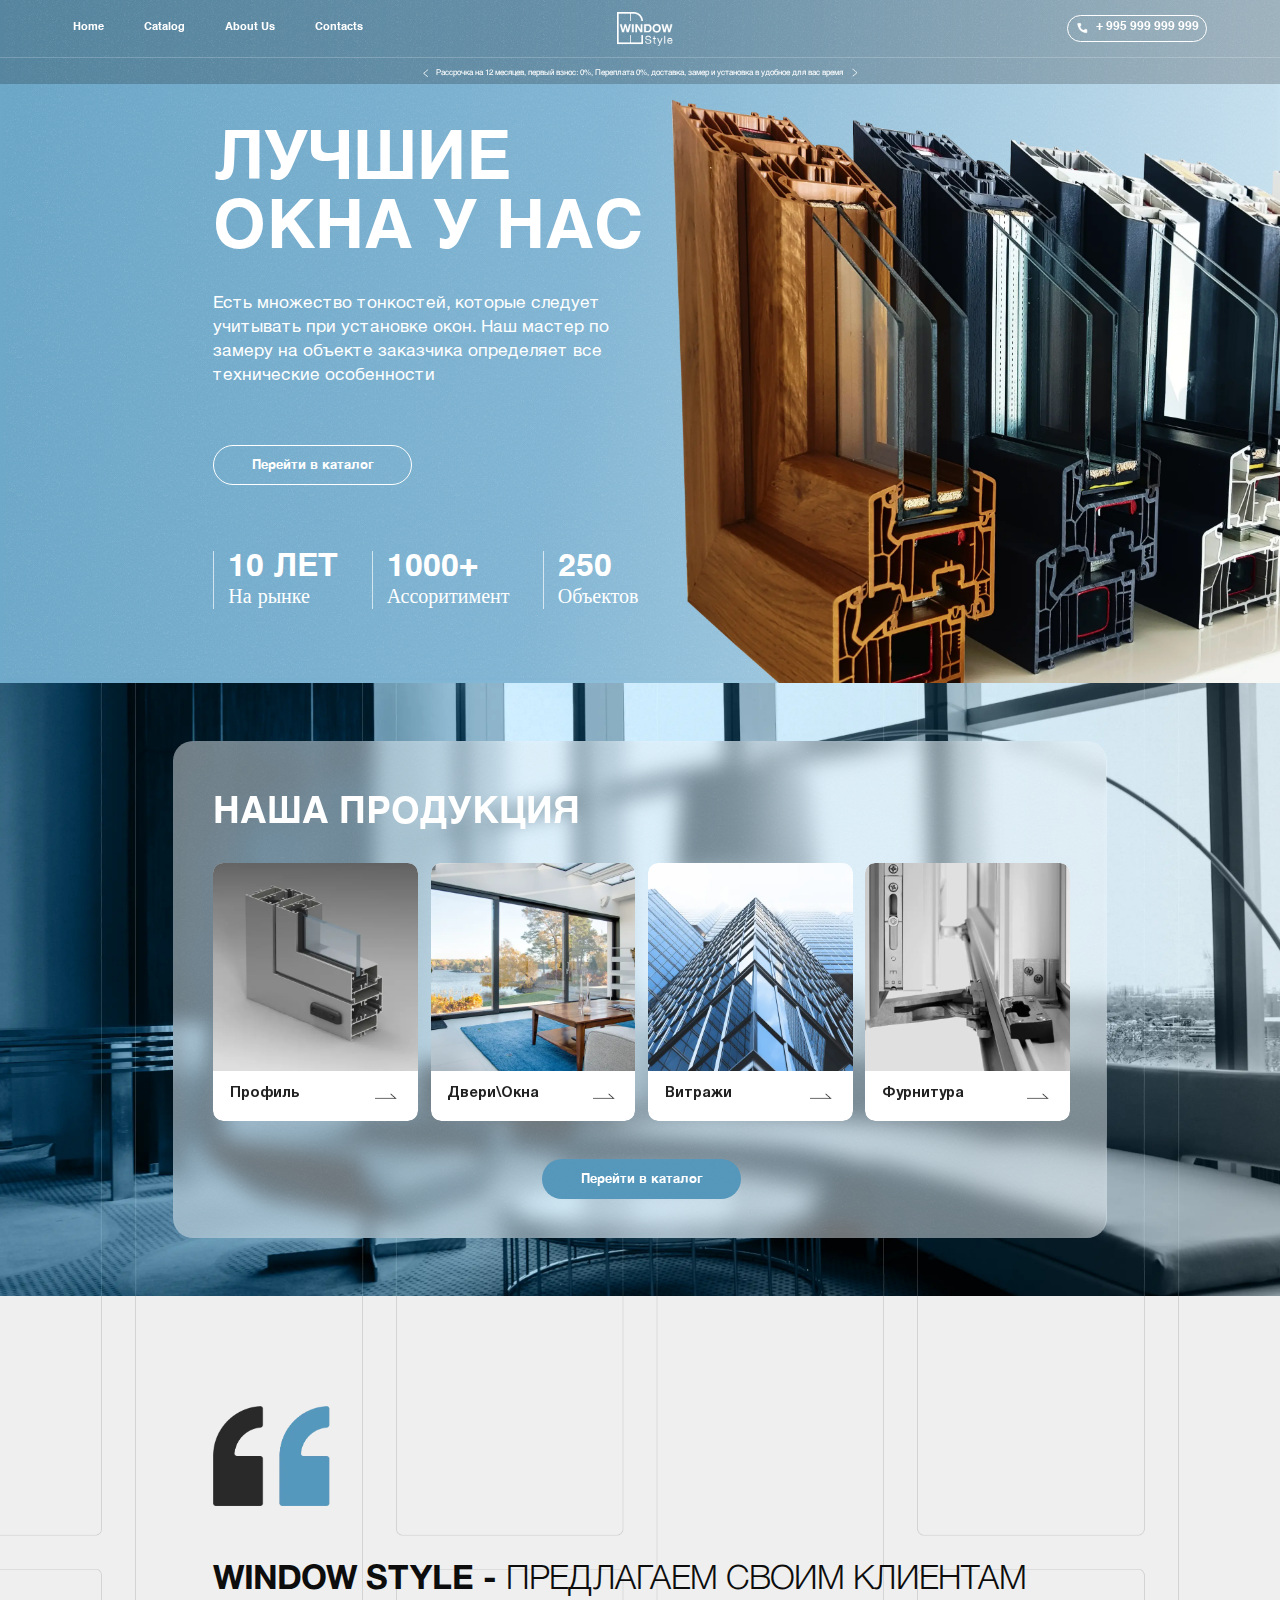
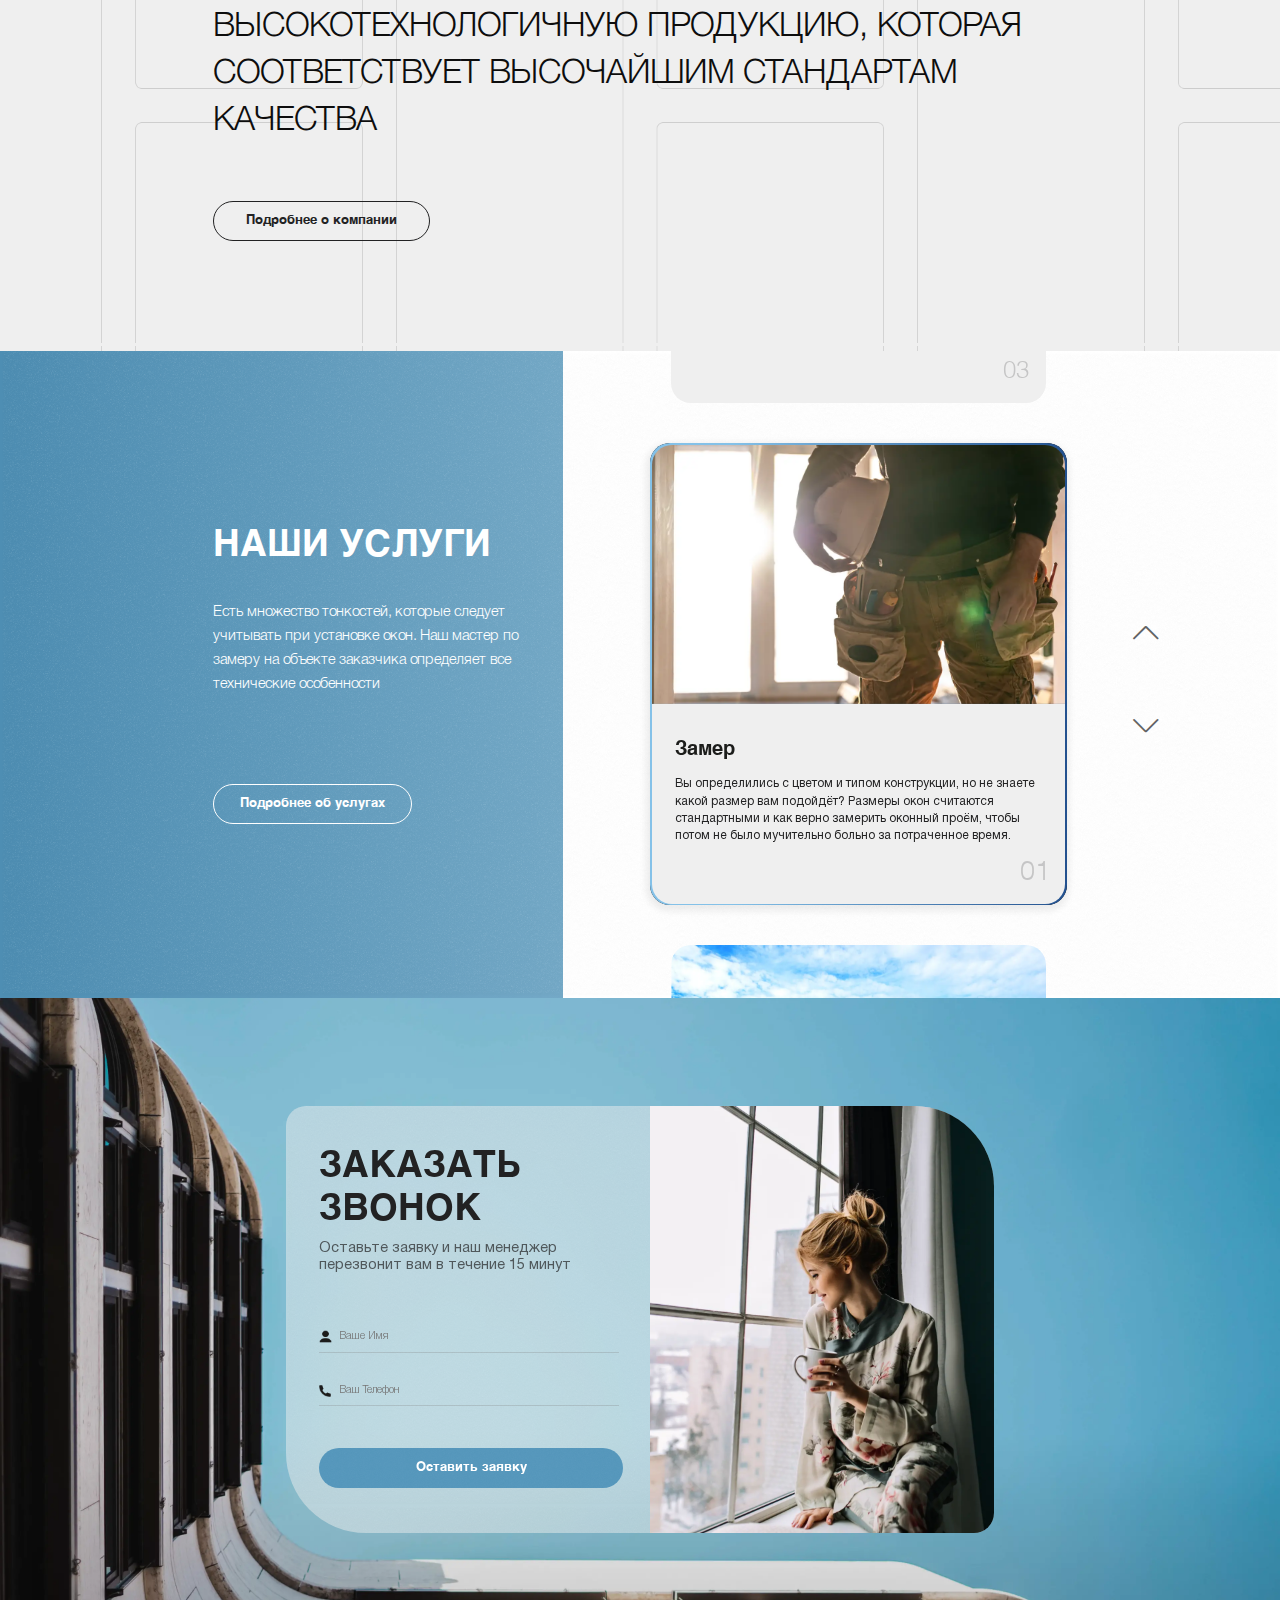
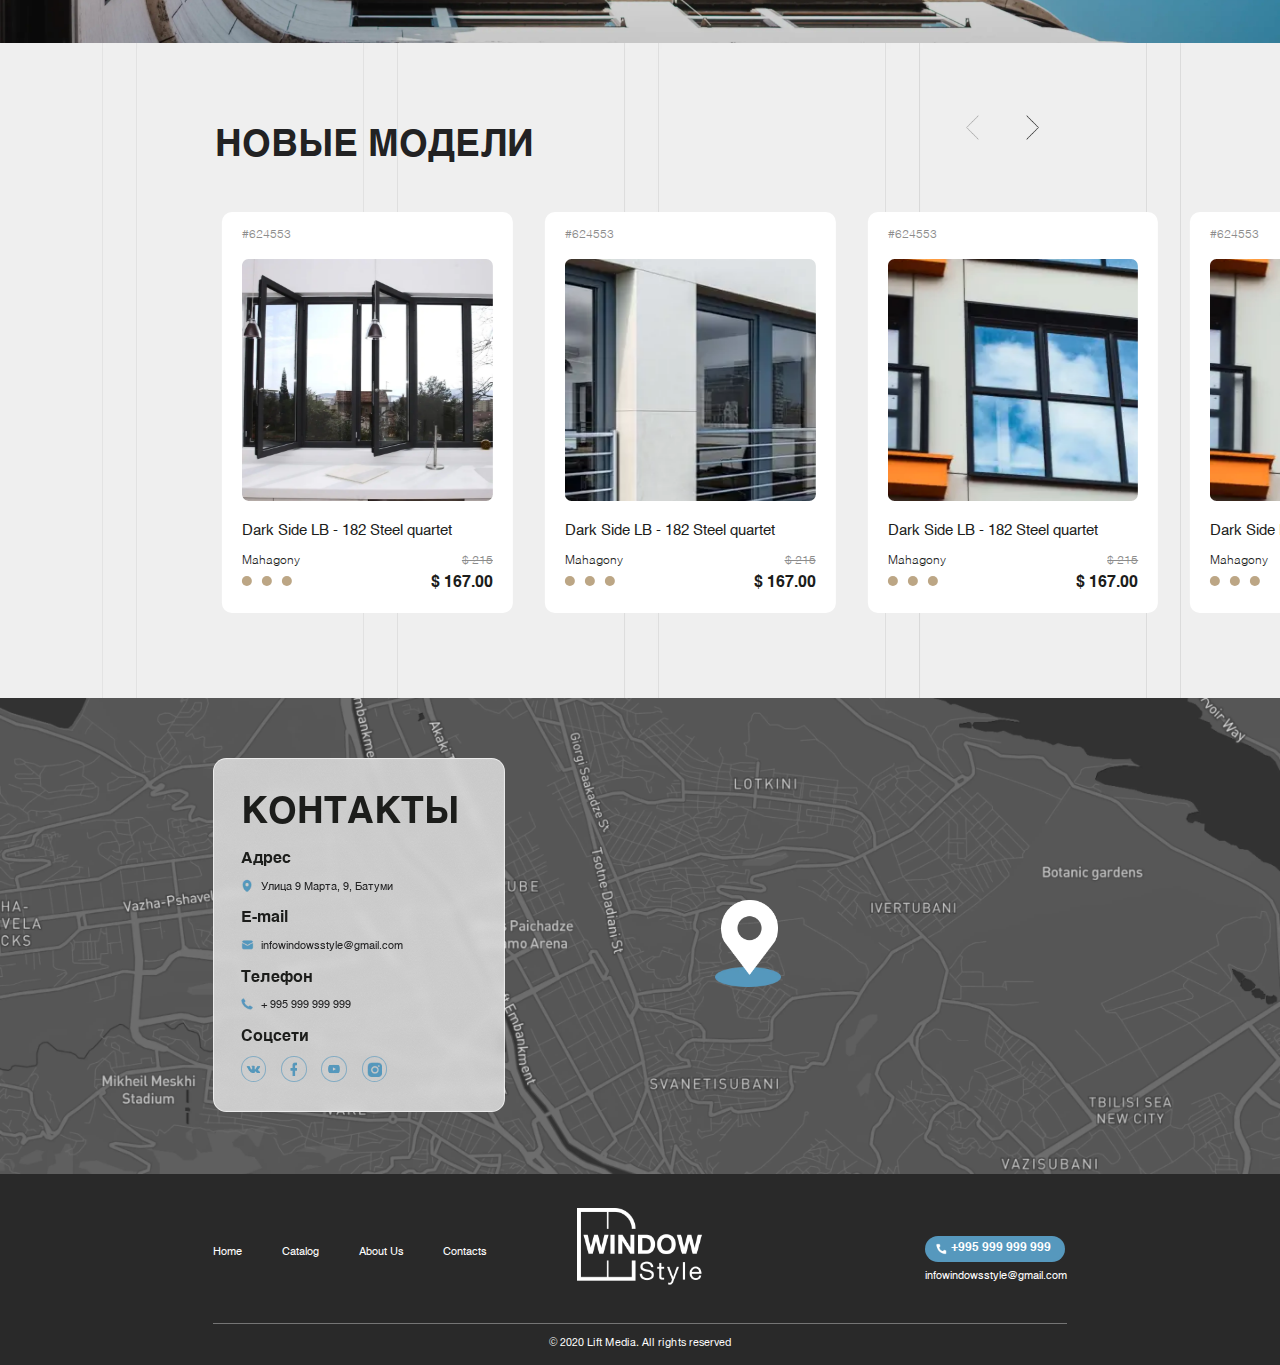
==== commit eec13651: "пофиксила стили у кнобки в третьем блоке" ====
--- a/index.html
+++ b/index.html
@@ -173,7 +173,7 @@
         </div>
         <p class="text_quote"><span>WINDOW STYLE - </span>предлагаем своим клиентам высокотехнологичную продукцию,
           которая соответствует высочайшим стандартам <br> качества</p>
-        <a href="#" class="blue_btn btn">Подробнее о компании</a>
+        <a href="#" class="transparent_bnt btn">Подробнее о компании</a>
 
       </div>
       <div class="img_animation">
--- a/css/style.min.css
+++ b/css/style.min.css
@@ -759,7 +759,8 @@
   -webkit-transition: .7s ease-in;
   -o-transition: .7s ease-in;
   transition: .7s ease-in;
-  cursor: pointer
+  cursor: pointer;
+  -webkit-mask-image: -webkit-radial-gradient(white, black);
 }
 
 .no-webp .second_block .item:hover {
@@ -897,7 +898,16 @@
 
 .three_block .btn {
   margin-top: 4.427vw;
-  width: 16.927vw
+  width: 16.927vw;
+  border: 0.052vw solid #222223;
+    color: #222223;
+    transition: 0.3s ease-in-out;
+}
+.three_block .btn:hover {
+  border: 0.052vw solid #5698BD;
+  color: #FFFFFF;
+  background: #5698BD;
+  transition: 0.3s ease-in-out;
 }
 
 .three_block .img_animation {
@@ -1209,22 +1219,22 @@
 
 .four_block .swiper-button-next,
 .four_block .swiper-rtl .swiper-button-prev {
-  right: -5.208vw;
+  right: -8.208vw;
   left: auto;
   -webkit-transform: rotate(90deg);
   -ms-transform: rotate(90deg);
   transform: rotate(90deg);
-  top: 58%
+  top: 60%
 }
 
 .four_block .swiper-button-prev,
 .four_block .swiper-rtl .swiper-button-next {
   left: auto;
-  right: -5.208vw;
+  right: -8.208vw;
   -webkit-transform: rotate(90deg);
   -ms-transform: rotate(90deg);
   transform: rotate(90deg);
-  top: 43%
+  top: 40%
 }
 
 .four_block .swiper-button-next:after,
@@ -1235,7 +1245,21 @@
 .four_block .swiper-button-next,
 .four_block .swiper-button-prev {
   color: #222223;
-  opacity: .7
+  opacity: .7;
+  transition: 0.3s ease-in;
+  width: 4.115vw;
+  height: 4.115vw;
+  border-radius: 26.042vw;
+background:transparent;
+}
+.four_block .swiper-button-next:hover,.four_block .swiper-button-prev:hover{
+  width: 4.115vw;
+height: 4.115vw;
+color: #FFFFFF;
+border-radius: 26.042vw;
+background: #5698BD;
+transition: 0.3s ease-in;
+opacity: 1;
 }
 
 .no-webp .five_block {
@@ -4784,7 +4808,16 @@
     width: 60.547vw;
     -ms-flex-item-align: center;
     -ms-grid-row-align: center;
-    align-self: center
+    align-self: center;
+    border: 0.13vw solid #222223;
+    color: #222223;
+    transition: 0.3s ease-in-out;
+  }
+  .three_block .btn:hover {
+    border: 0.13vw solid #5698BD;
+    color: #FFFFFF;
+    background: #5698BD;
+    transition: 0.3s ease-in-out;
   }
 
   .three_block .img_animation {
@@ -8613,8 +8646,18 @@
     width: 92vw;
     -ms-flex-item-align: center;
     -ms-grid-row-align: center;
-    align-self: center
-  }
+    align-self: center;
+    border: 0.267vw solid #222223;
+    color: #222223;
+    transition: 0.3s ease-in-out;
+  }
+  .three_block .btn:hover {
+    border: 0.267vw solid #5698BD;
+    color: #FFFFFF;
+    background: #5698BD;
+    transition: 0.3s ease-in-out;
+  }
+  
 
   .three_block .img_animation {
     position: absolute;
@@ -11559,7 +11602,8 @@
 }
 
 .webp .catalog_page .filter_close {
-  background: url(../img/arrow-hidden.webp)
+  background: url(../img/arrow-hidden.webp);
+  background-size: 100%;
 }
 
 .webp .catalog_page .tumb_iten {
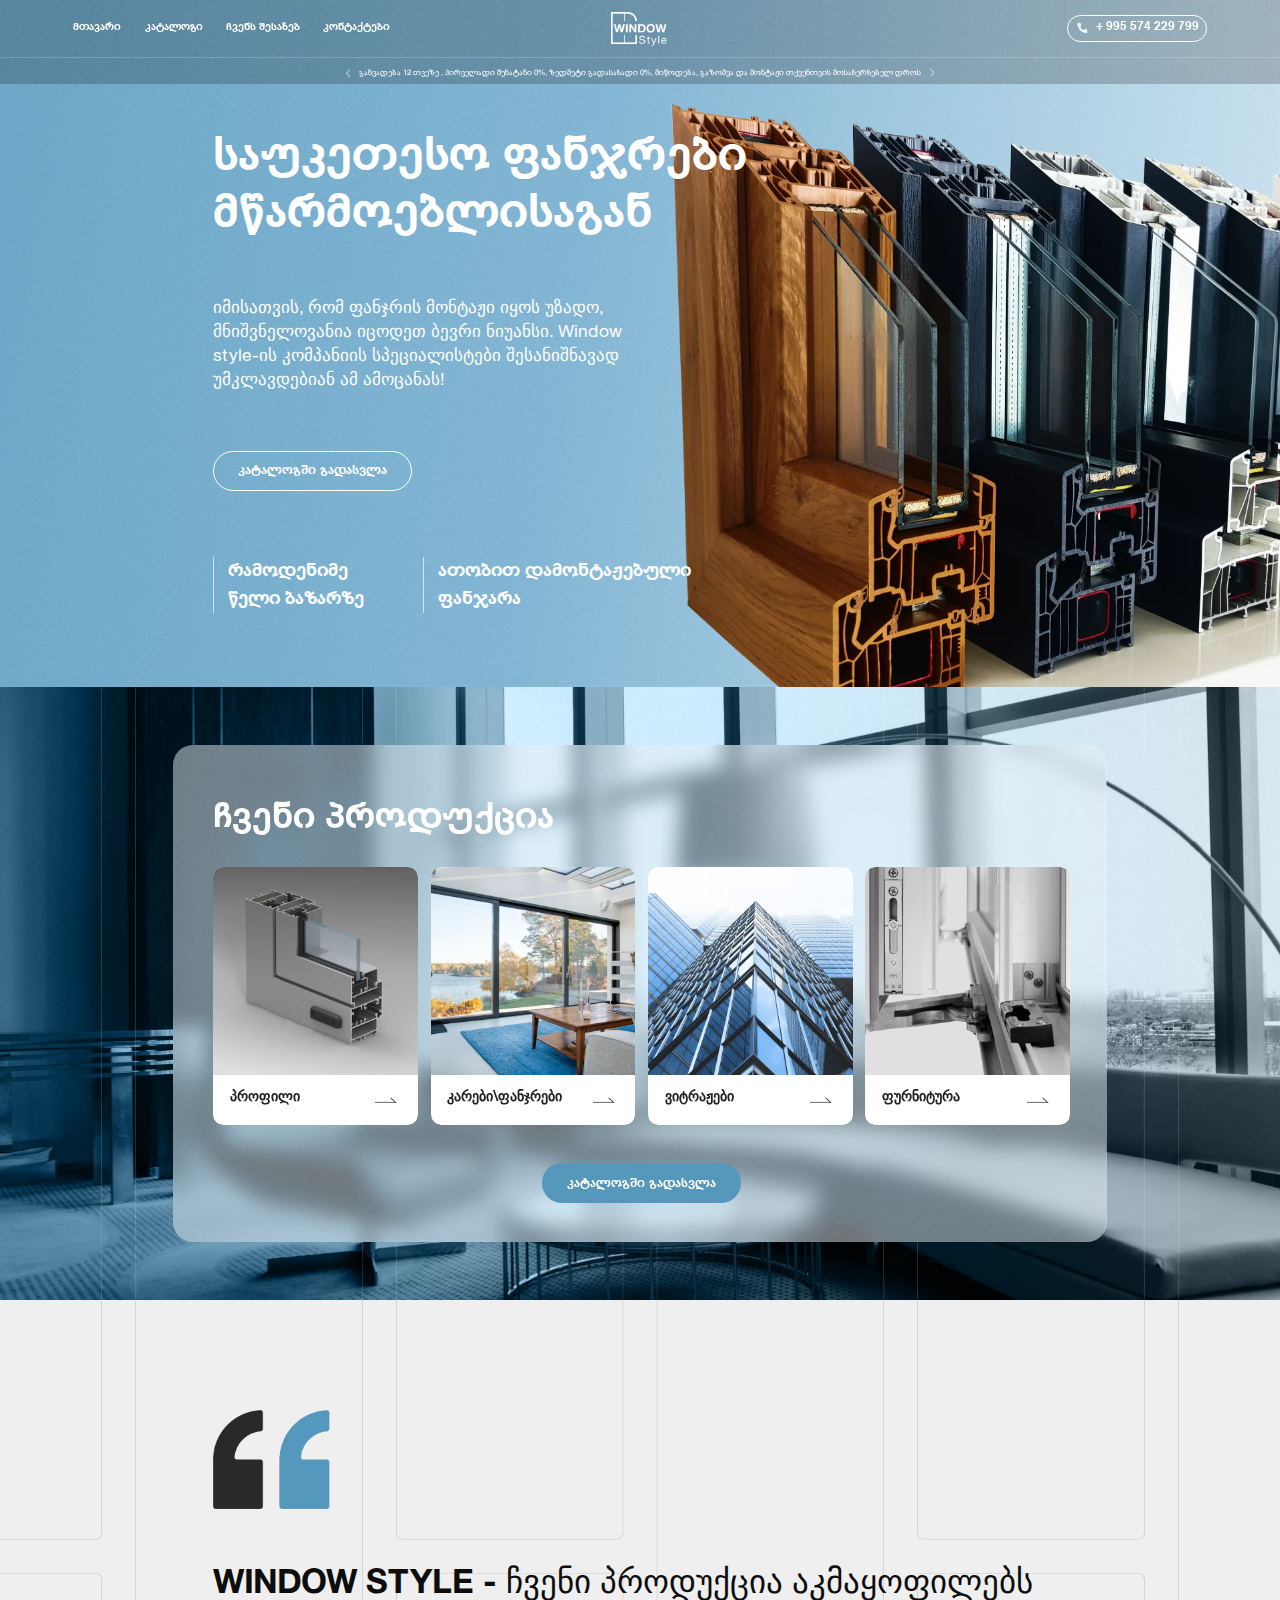
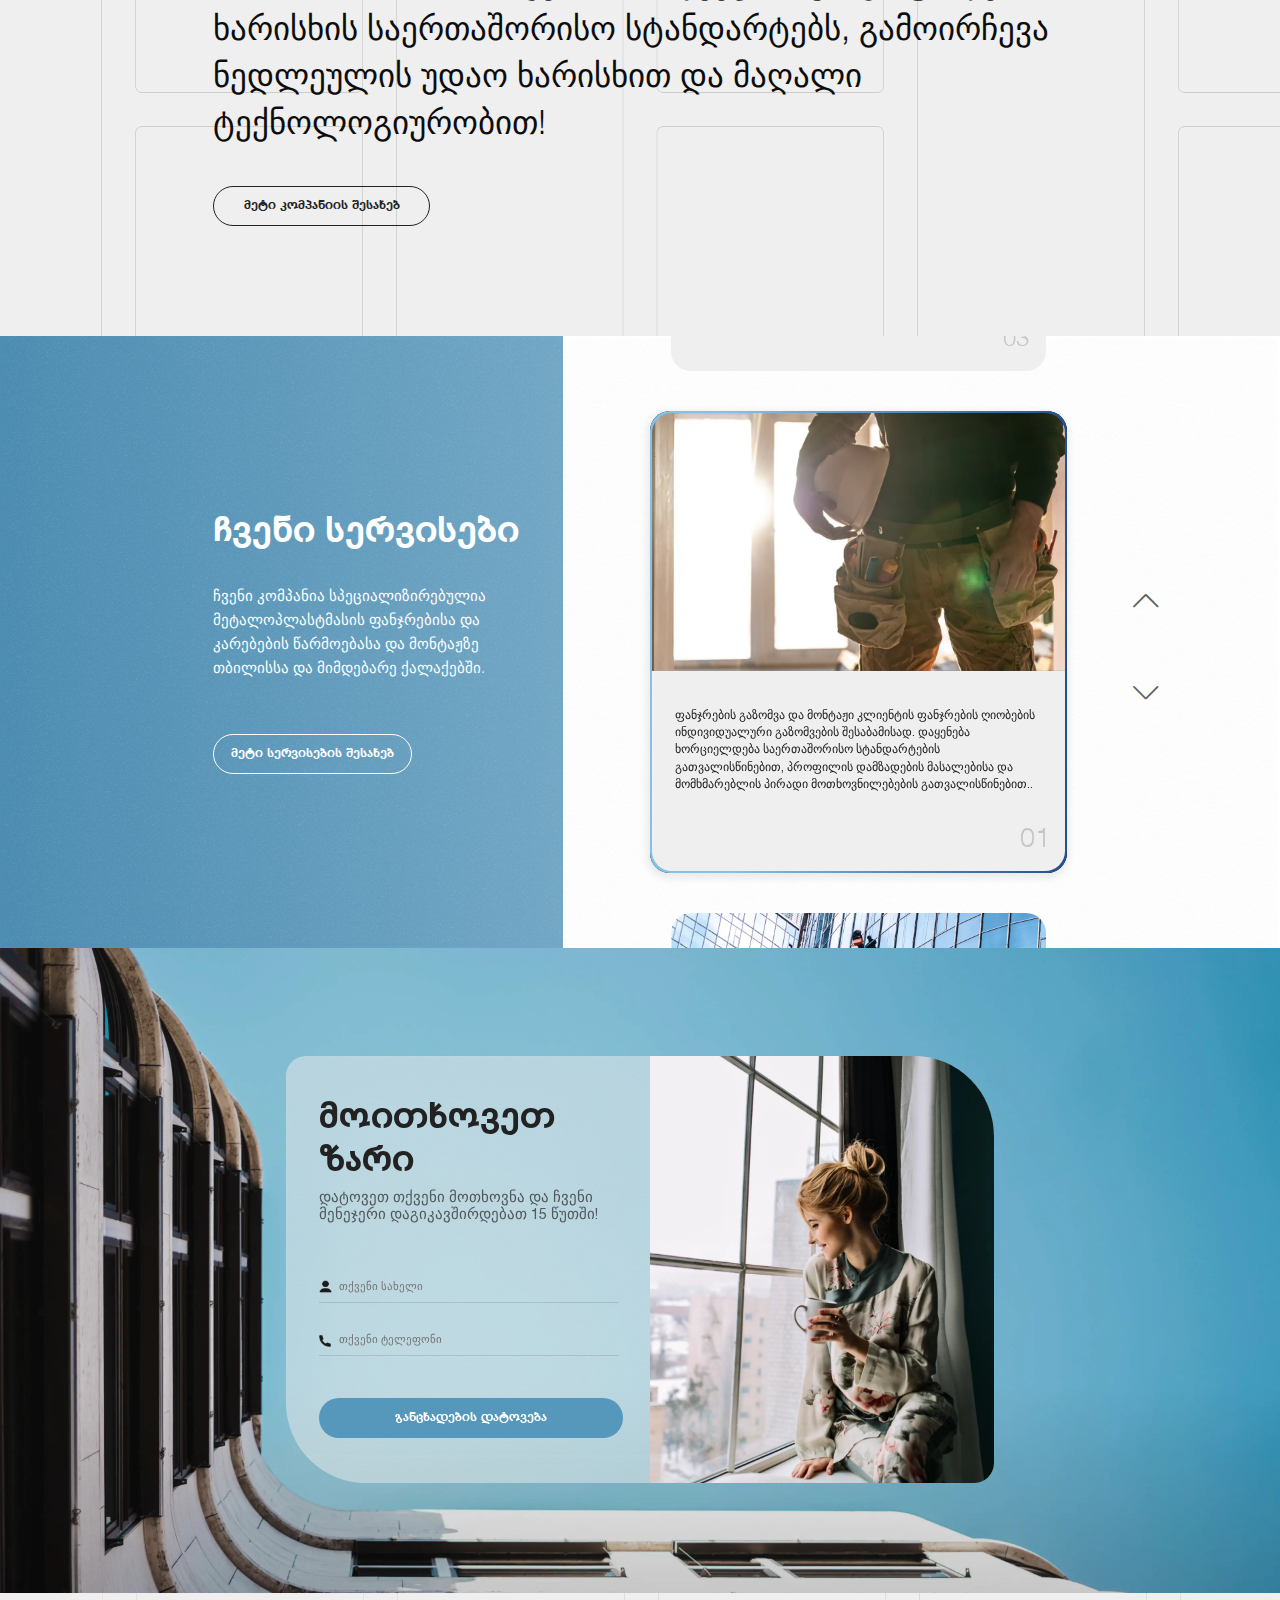
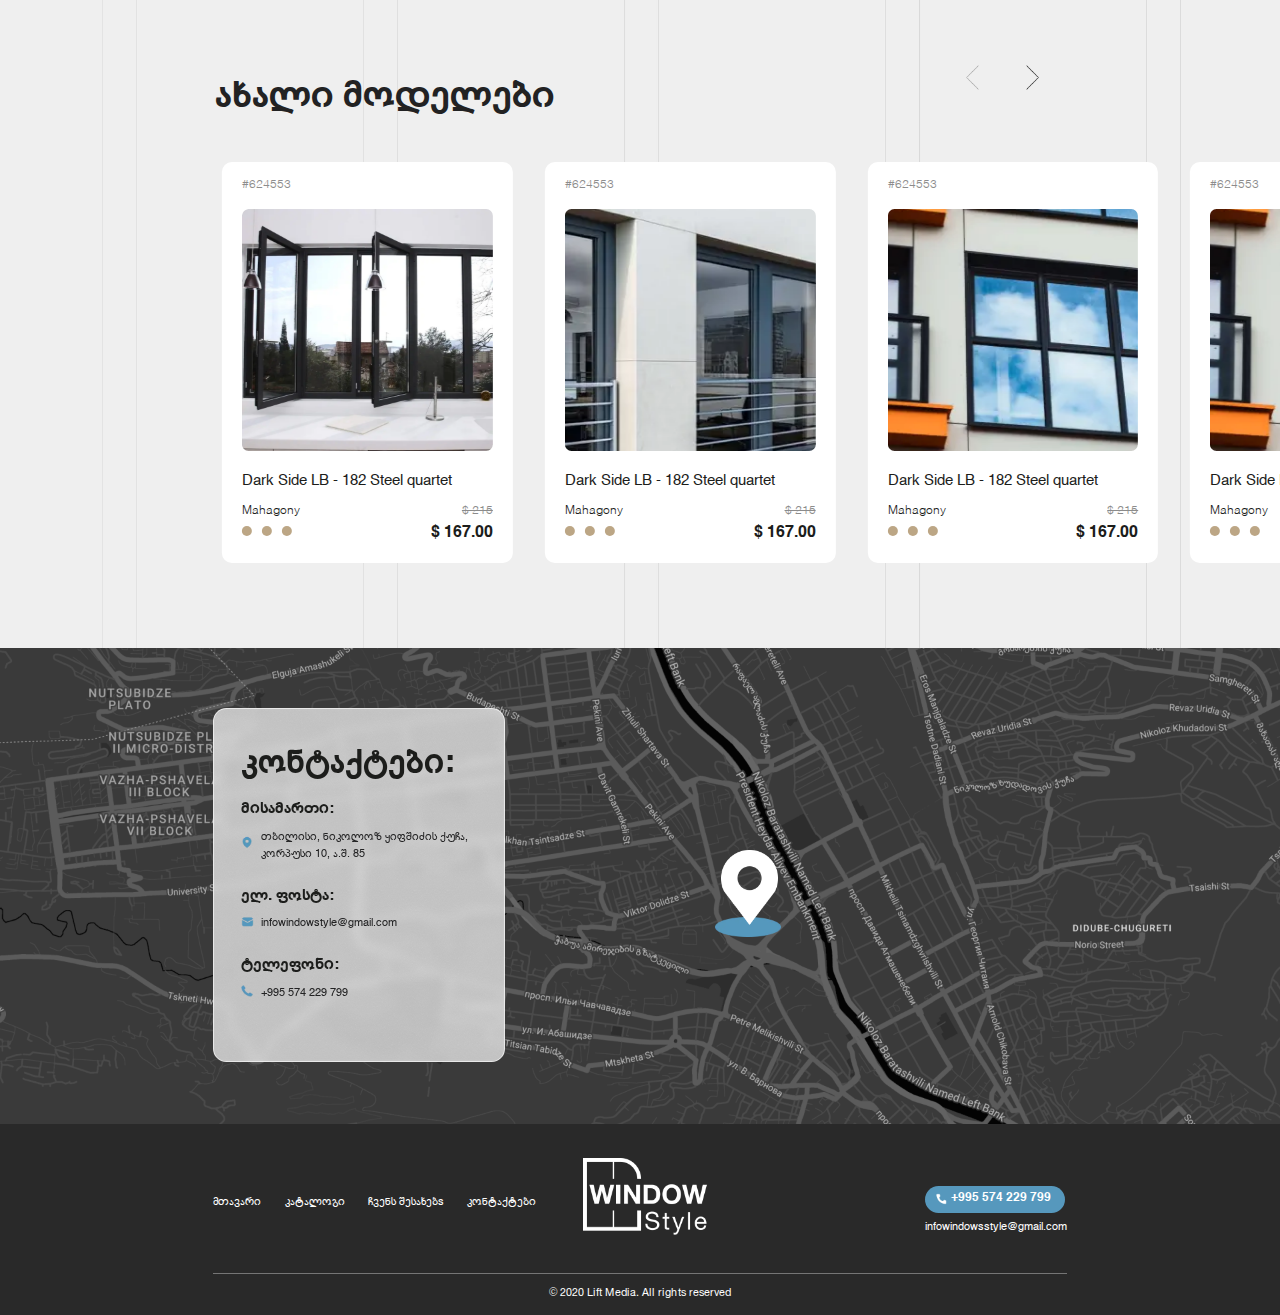
==== commit 8c9529c5: "поменяла контент на грузинский" ====
--- a/index.html
+++ b/index.html
@@ -14,10 +14,10 @@
   <header class="header" id="head">
     <div class="header_top">
       <nav class="nav_header">
-        <li class="ul_header"><a href="./index.html" class="nav_item">Home</a></li>
-        <li class="ul_header"><a href="./catalog.html" class="nav_item">Catalog</a></li>
-        <li class="ul_header"><a href="./about_us.html" class="nav_item">About Us</a></li>
-        <li class="ul_header"><a href="./contacts.html" class="nav_item">Contacts</a></li>
+        <li class="ul_header"><a href="./index.html" class="nav_item">მთავარი</a></li>
+        <li class="ul_header"><a href="./catalog.html" class="nav_item">კატალოგი</a></li>
+        <li class="ul_header"><a href="./about_us.html" class="nav_item">ჩვენს შესახებ</a></li>
+        <li class="ul_header"><a href="./contacts.html" class="nav_item">კონტაქტები</a></li>
       </nav>
       <div class="header_burger">
         <div class="burger_black one"></div>
@@ -31,13 +31,12 @@
         </picture>
       </div>
       <div class="tel_header">
-        <a href="tel:+995999999999">+ 995 999 999 999</a>
+        <a href="tel:+995574229799">+ 995 574 229 799</a>
       </div>
     </div>
     <hr class="header_hr" />
     <div class="header_down container">
-      <span class="attention_text">Рассрочка на 12 месяцев, первый взнос: 0%, Переплата 0%, доставка, замер
-        и установка в удобное для вас время</span>
+      <span class="attention_text">განვადება 12 თვეზე , პირველადი შენატანი 0%, ზედმეტი გადასახადი 0%, მიწოდება, გაზომვა და მონტაჟი თქვენთვის მოსახერხებელ დროს</span>
     </div>
     <div class="burger-menu">
       <div class="wrapper">
@@ -46,10 +45,10 @@
 
 
           <nav class="burger-nav">
-            <li class="ul_header"><a href="./index.html" class="menu-burger-item">Home</a></li>
-            <li class="ul_header"><a href="./catalog.html" class="menu-burger-item">Catalog</a></li>
-            <li class="ul_header"><a href="./about_us.html" class="menu-burger-item">About Us</a></li>
-            <li class="ul_header"><a href="./contacts.html" class="menu-burger-item">Contacts</a></li>
+            <li class="ul_header"><a href="./index.html" class="menu-burger-item">მთავარი</a></li>
+            <li class="ul_header"><a href="./catalog.html" class="menu-burger-item">კატალოგი</a></li>
+            <li class="ul_header"><a href="./about_us.html" class="menu-burger-item">ჩვენს შესახებ</a></li>
+            <li class="ul_header"><a href="./contacts.html" class="menu-burger-item">კონტაქტებიs</a></li>
           </nav>
 
           <div class="button-form">
@@ -57,11 +56,11 @@
 
               <form action="#">
                 <div class="block-input">
-                  <input type="text" class="fio" name="fio" value="" placeholder="Ваше Имя">
-                  <input type="text" class="tel" name="tel" value="" placeholder="Ваш Телефон">
+                  <input type="text" class="fio" name="fio" value="" placeholder="თქვენი სახელი">
+                  <input type="text" class="tel" name="tel" value="" placeholder="თქვენი ტელეფონი">
                 </div>
                 <div class="block-input">
-                  <div class="button-sub"><button class="blue_btn" type="submit">Оставить заявку</button></div>
+                  <div class="button-sub"><button class="blue_btn" type="submit">განცხადების დატოვება</button></div>
 
                 </div>
 
@@ -78,26 +77,21 @@
     <section class="first_block">
       <div class="container">
         <div class="first_block_content">
-          <h1 class="title">лучшие окна У НАС</h1>
+          <h1 class="title">საუკეთესო ფანჯრები მწარმოებლისაგან</h1>
           <p class="subtitle">
-            Есть множество тонкостей, которые следует учитывать при установке окон.
-            Наш мастер по замеру на объекте заказчика определяет все технические
-            особенности
+            იმისათვის, რომ ფანჯრის მონტაჟი იყოს უზადო, მნიშვნელოვანია იცოდეთ ბევრი ნიუანსი. Window style-ის კომპანიის სპეციალისტები შესანიშნავად უმკლავდებიან ამ ამოცანას!
           </p>
-          <a href="#" class="button transparent_bnt">Перейти в каталог</a>
+          <a href="#" class="button transparent_bnt">კატალოგში გადასვლა</a>
           <div class="benefits">
             <div class="benefits_item">
-              <p class="bold_text">10 лет</p>
-              <p class="light_text">На рынке</p>
+              <p class="bold_text">რამოდენიმე <br> წელი ბაზარზე</p>
+
             </div>
             <div class="benefits_item">
-              <p class="bold_text">1000+</p>
-              <p class="light_text">Ассоритимент</p>
-            </div>
-            <div class="benefits_item">
-              <p class="bold_text">250</p>
-              <p class="light_text">Объектов</p>
-            </div>
+              <p class="bold_text">ათობით დამონტაჟებული <br> ფანჯარა</p>
+
+            </div>
+            
           </div>
         </div>
       </div>
@@ -111,7 +105,7 @@
     <section class="second_block">
       <div class="container">
         <div class="category_product_block">
-          <h2 class="title">Наша продукция</h2>
+          <h2 class="title">ჩვენი პროდუქცია</h2>
           <div class="category_items">
             <div class="item">
               <div class="img_bg">
@@ -120,7 +114,7 @@
                 </picture>
               </div>
               <div class="name_category">
-                <a href="#" class="category_link"> Профиль</a>
+                <a href="#" class="category_link"> პროფილი</a>
               </div>
             </div>
             <div class="item">
@@ -130,7 +124,7 @@
                 </picture>
               </div>
               <div class="name_category">
-                <a href="#" class="category_link"> Двери\Окна</a>
+                <a href="#" class="category_link">კარები\ფანჯრები</a>
               </div>
             </div>
             <div class="item">
@@ -140,7 +134,7 @@
                 </picture>
               </div>
               <div class="name_category">
-                <a href="#" class="category_link"> Витражи</a>
+                <a href="#" class="category_link"> ვიტრაჟები</a>
               </div>
             </div>
             <div class="item">
@@ -150,11 +144,11 @@
                 </picture>
               </div>
               <div class="name_category">
-                <a href="#" class="category_link"> Фурнитура</a>
-              </div>
-            </div>
-          </div>
-          <a href="#" class="blue_btn btn">Перейти в каталог</a>
+                <a href="#" class="category_link">ფურნიტურა</a>
+              </div>
+            </div>
+          </div>
+          <a href="#" class="blue_btn btn">კატალოგში გადასვლა</a>
         </div>
       </div>
       <div class="img_second">
@@ -171,9 +165,8 @@
             <source srcset="./img/quote.webp" type="image/webp"><img src="./img/quote.png" alt="quote">
           </picture>
         </div>
-        <p class="text_quote"><span>WINDOW STYLE - </span>предлагаем своим клиентам высокотехнологичную продукцию,
-          которая соответствует высочайшим стандартам <br> качества</p>
-        <a href="#" class="transparent_bnt btn">Подробнее о компании</a>
+        <p class="text_quote"><span>WINDOW STYLE - </span>ჩვენი პროდუქცია აკმაყოფილებს ხარისხის საერთაშორისო სტანდარტებს, გამოირჩევა ნედლეულის უდაო ხარისხით და მაღალი  <br> ტექნოლოგიურობით!</p>
+        <a href="#" class="transparent_bnt btn">მეტი კომპანიის შესახებ</a>
 
       </div>
       <div class="img_animation">
@@ -189,10 +182,9 @@
       <div class="container">
         <div class="content">
           <div class="services">
-            <h2 class="title">Наши услуги</h2>
-            <p class="text">Есть множество тонкостей, которые следует учитывать при установке окон. Наш мастер по замеру
-              на объекте заказчика определяет все технические особенности</p>
-            <a href="#" class="btn transparent_bnt">Подробнее об услугах</a>
+            <h2 class="title">Ჩვენი სერვისები</h2>
+            <p class="text">ჩვენი კომპანია სპეციალიზირებულია მეტალოპლასტმასის ფანჯრებისა და კარებების წარმოებასა და მონტაჟზე თბილისსა და მიმდებარე ქალაქებში.</p>
+            <a href="#" class="btn transparent_bnt">მეტი სერვისების შესახებ</a>
           </div>
           <div class="slider_for_servises">
             <div class="my_first_slider_container swiper">
@@ -204,27 +196,11 @@
                     </picture>
                   </div>
                   <div class="slide_descript">
-                    <p class="title_slider">Замер </p>
-                    <p class="text_slider">Вы определились с цветом и типом конструкции, но не знаете какой размер вам
-                      подойдёт? Размеры окон считаются стандартными и как верно замерить оконный проём, чтобы потом не
-                      было мучительно больно за потраченное время.</p>
+                    <p class="text_slider">ფანჯრების გაზომვა და მონტაჟი კლიენტის ფანჯრების ღიობების ინდივიდუალური გაზომვების შესაბამისად. დაყენება ხორციელდება საერთაშორისო სტანდარტების გათვალისწინებით, პროფილის დამზადების მასალებისა და მომხმარებლის პირადი მოთხოვნილებების გათვალისწინებით..</p>
                     <p class="number">01</p>
                   </div>
                 </div>
 
-                <div class="my-slide swiper-slide">
-                  <div class="img_slide">
-                    <picture>
-                      <source srcset="./img/slide2.webp" type="image/webp"><img src="./img/slide2.png" alt="slide">
-                    </picture>
-                  </div>
-                  <div class="slide_descript">
-                    <p class="title_slider">Доставка </p>
-                    <p class="text_slider">Воспользовавшись любым способом, Вы можете быть уверены: товар будет
-                      доставлен в целостности, сохранности и точно в оговоренные сроки.</p>
-                    <p class="number">02</p>
-                  </div>
-                </div>
                 <div class="my-slide swiper-slide">
                   <div class="img_slide">
                     <picture>
@@ -232,10 +208,19 @@
                     </picture>
                   </div>
                   <div class="slide_descript">
-                    <p class="title_slider">Монтаж </p>
-                    <p class="text_slider">Заказывать установку и удобнее всего на сайте. Вниманию пользователей
-                      представлены профессиональные мастера, осуществляющие монтаж, демонтаж и ремонт раздвижных,
-                      металлических, а также любых других конструкций.</p>
+                    
+                    <p class="text_slider">მეტალოპლასტმასის კარების მონტაჟი და რეგულირება (ან ალუმინის პროფილის არჩევანი). წინასწარ სპეციალისტები გაზომავენ კარისკარიბჭეს, დაყენების შემდეგ კი ასწორებენ მექანიზმის მუშაობას ისე, რომ კარები უპრობლემოდ გაიღოს და დაიხუროს.</p>
+                    <p class="number">02</p>
+                  </div>
+                </div>
+                <div class="my-slide swiper-slide">
+                  <div class="img_slide">
+                    <picture>
+                      <source srcset="./img/3slide.png" type="image/webp"><img src="./img/3slide.png" alt="slide">
+                    </picture>
+                  </div>
+                  <div class="slide_descript">
+                    <p class="text_slider">ვიტრაჟის სურათის დამზადება და მონტაჟი ფანჯრის ან კარის პროფილში. ვიტრაჟის დიზაინი და ზომები პირდაპირ დამოკიდებულია კლიენტის მოთხოვნილებაზე. ჩვენი სპეციალისტები კი იძლევიან მაღალი ხარისხის პროდუქციის და კონსტრუქციის მაქსიმალურ გამძლეობის გარანტიას.</p>
                     <p class="number">03</p>
                   </div>
                 </div>
@@ -257,11 +242,11 @@
         <div class="content ">
           <div class="form_content">
             <form action="#">
-              <h3 class="title_form">Заказать звонок</h3>
-              <p class="subtitle_form">Оставьте заявку и наш менеджер перезвонит вам в течение 15 минут</p>
-              <input type="text" class="fio" name="fio" value="" placeholder="Ваше Имя">
-              <input type="text" class="tel" name="tel" value="" placeholder="Ваш Телефон">
-              <button class="blue_btn bnt" type="submit">Оставить заявку</button>
+              <h3 class="title_form">მოითხოვეთ ზარი</h3>
+              <p class="subtitle_form">დატოვეთ თქვენი მოთხოვნა და ჩვენი მენეჯერი დაგიკავშირდებათ 15 წუთში!</p>
+              <input type="text" class="fio" name="fio" value="" placeholder="თქვენი სახელი">
+              <input type="text" class="tel" name="tel" value="" placeholder="თქვენი ტელეფონი">
+              <button class="blue_btn bnt" type="submit">განცხადების დატოვება</button>
             </form>
           </div>
           <div class="img_form">
@@ -275,7 +260,7 @@
     </section>
     <section class="new_models">
       <div class="content">
-        <h2 class="title">Новые модели</h2>
+        <h2 class="title">ახალი მოდელები</h2>
         <div class="slider_product_content swiper">
           <div class="slider_models swiper-wrapper">
 
@@ -532,23 +517,23 @@
     </section>
     <section class="map">
       <div class="contact_block">
-        <h2 class="title">Контакты</h2>
+        <h2 class="title">კონტაქტები:</h2>
         <div class="contact_item">
-          <p class="title_item">Адрес</p>
+          <p class="title_item">მისამართი:</p>
           <p class="subtitle_item map_item"><a
               href="https://yandex.by/maps/10278/batumi/house/YEgYcANgQUUEQFprfXp1dXRqYg==/?ll=41.640803%2C41.644896&z=17.05"
-              target="_blank">Улица 9 Марта, 9, Батуми</a> </p>
+              target="_blank">თბილისი, ნიკოლოზ ყიფშიძის ქუჩა, კორპუსი 10, ა.შ. 85</a> </p>
         </div>
         <div class="contact_item">
-          <p class="title_item">E-mail</p>
-          <p class="subtitle_item mail_item"><a href="mailto:infowindowsstyle@gmail.com">infowindowsstyle@gmail.com</a>
+          <p class="title_item">ელ. ფოსტა:</p>
+          <p class="subtitle_item mail_item"><a href="mailto:infowindowsstyle@gmail.com">infowindowstyle@gmail.com</a>
           </p>
         </div>
         <div class="contact_item">
-          <p class="title_item">Телефон</p>
-          <p class="subtitle_item phone_item"><a href="tel:+995999999999">+ 995 999 999 999</a></p>
-        </div>
-        <div class="contact_item">
+          <p class="title_item">ტელეფონი:</p>
+          <p class="subtitle_item phone_item"><a href="tel:+995574229799">+995 574 229 799</a></p>
+        </div>
+        <div class="contact_item" style="display: none;">
           <p class="title_item">Соцсети</p>
           <p class="sotial_item"><a href="#" class="vk"></a><a href="#" class="fb"></a><a href="#" class="yuotub"></a><a
               href="" class="inst"></a> </p>
@@ -556,7 +541,7 @@
       </div>
       <div class="map_img">
         <picture>
-          <source srcset="./img/Contacts.webp" type="image/webp"><img src="./img/Contacts.png" alt="map">
+          <source srcset="./img/contacts-map.png" type="image/webp"><img src="./img/contacts-map.png" alt="map">
         </picture>
       </div>
       <div class="plase">
@@ -570,10 +555,6 @@
         </picture>
       </div>
     </section>
-
-
-
-
 
 
   </main>
@@ -581,10 +562,10 @@
     <div class="container footer-content">
       <div class="block_up">
         <nav class="footer_nav">
-          <li><a href="./index.html">Home</a></li>
-          <li><a href="./catalog.html">Catalog</a></li>
-          <li><a href="./about_us.html">About Us</a></li>
-          <li><a href="./contacts.html">Contacts</a></li>
+          <li><a href="./index.html">მთავარი</a></li>
+          <li><a href="./catalog.html">კატალოგი</a></li>
+          <li><a href="./about_us.html">ჩვენს შესახებs</a></li>
+          <li><a href="./contacts.html">კონტაქტები</a></li>
         </nav>
         <div class="footer_logo">
           <picture>
@@ -593,7 +574,7 @@
         </div>
 
         <div class="contacts_footer">
-          <div class="tel"><a href="#popup-callback-me">+995 999 999 999</a></div>
+          <div class="tel"><a href="#popup-callback-me">+995 574 229 799</a></div>
           <div class="email"><a href="mailto:infowindowsstyle@gmail.com">infowindowsstyle@gmail.com</a></div>
         </div>
       </div>
@@ -611,11 +592,11 @@
         <div class="content ">
           <div class="form_content">
             <form action="#">
-              <h3 class="title_form">Заказать звонок</h3>
-              <p class="subtitle_form">Оставьте заявку и наш менеджер перезвонит вам в течение 15 минут</p>
-              <input type="text" class="fio" name="fio" value="" placeholder="Ваше Имя">
-              <input type="text" class="tel" name="tel" value="" placeholder="Ваш Телефон">
-              <button class="blue_btn bnt" type="submit">Оставить заявку</button>
+              <h3 class="title_form">მოითხოვეთ ზარი</h3>
+              <p class="subtitle_form">დატოვეთ თქვენი მოთხოვნა და ჩვენი მენეჯერი დაგიკავშირდებათ 15 წუთში!</p>
+              <input type="text" class="fio" name="fio" value="" placeholder="თქვენი სახელი">
+              <input type="text" class="tel" name="tel" value="" placeholder="თქვენი ტელეფონი">
+              <button class="blue_btn bnt" type="submit">განცხადების დატოვება</button>
             </form>
           </div>
           <div class="img_form">
--- a/css/style.min.css
+++ b/css/style.min.css
@@ -439,7 +439,7 @@
   -webkit-box-align: center;
   -ms-flex-align: center;
   align-items: center;
-  gap: 3.125vw
+  gap: 1.823vw;
 }
 .header .nav_header .ul_header,.footer_nav li{
   padding-bottom: 0.156vw ;
@@ -464,7 +464,7 @@
 .header .header_logo {
   width: 4.375vw;
   height: 2.572vw;
-  margin-left: -10.938vw
+  margin-left: -13.938vw
 }
 
 .header .header_logo img {
@@ -594,16 +594,16 @@
 .first_block .first_block_content {
   position: relative;
   z-index: 1;
-  width: 39.063vw;
-  padding: 3.646vw 0 5.781vw 3.125vw
+  width: 55.063vw;
+  padding: 3.746vw 0 5.781vw 3.125vw
 }
 
 .first_block .title {
   font-family: Helvetica;
   font-style: normal;
   font-weight: 700;
-  font-size: 5.313vw;
-  line-height: 102.49%;
+  font-size: 3.75vw;
+  line-height: 4.427vw;
   text-transform: uppercase;
   color: #fff
 }
@@ -616,7 +616,7 @@
   line-height: 1.875vw;
   color: #fff;
   width: 32.5vw;
-  padding-top: 2.083vw
+  padding-top: 4.383vw
 }
 
 .first_block .button {
@@ -629,7 +629,8 @@
   display: -webkit-box;
   display: -ms-flexbox;
   display: flex;
-  gap: 2.604vw
+  gap: 4.604vw;
+ 
 }
 
 .first_block .benefits_item {
@@ -655,8 +656,8 @@
   font-family: Helvetica;
   font-style: normal;
   font-weight: 700;
-  font-size: 2.532vw;
-  line-height: 102.49%;
+  font-size: 1.458vw;
+  line-height: 2.188vw;
   text-transform: uppercase;
   color: #fff
 }
@@ -897,7 +898,7 @@
 }
 
 .three_block .btn {
-  margin-top: 4.427vw;
+  margin-top: 2.927vw;
   width: 16.927vw;
   border: 0.052vw solid #222223;
     color: #222223;
@@ -1035,7 +1036,7 @@
 }
 
 .four_block .btn {
-  margin-top: 6.771vw;
+  margin-top: 4.071vw;
   width: 15.521vw;
   margin-bottom: 13.594vw
 }
@@ -1767,7 +1768,7 @@
   font-family: Helvetica;
   font-style: normal;
   font-weight: 700;
-  font-size: 2.917vw;
+  font-size: 2.604vw;
   line-height: 3.125vw;
   text-transform: uppercase;
   color: #1c1d1b;
@@ -1782,8 +1783,8 @@
   -webkit-box-direction: normal;
   -ms-flex-direction: column;
   flex-direction: column;
-  gap: .781vw;
-  padding-bottom: 1.042vw
+  gap: 0.781vw;
+  padding-bottom: 1.823vw;
 }
 
 .map .title_item {
@@ -2044,7 +2045,11 @@
   position: relative;
   min-height: 25.885vw;
   height: auto;
-  margin-top: 6.25vw
+  margin-top: 6.25vw;
+  z-index: 1;
+}
+.banner_about_main{
+  background-color: #EFEFEF;
 }
 
 .banner_about .breadscrumbs {
@@ -2265,7 +2270,8 @@
   padding-top: 2.083vw;
   -webkit-box-align: start;
   -ms-flex-align: start;
-  align-items: flex-start
+  align-items: flex-start;
+  justify-content: center;
 }
 
 .gallery_about .title_text {
@@ -2436,7 +2442,8 @@
   position: relative;
   height: 37.188vw;
   overflow: hidden;
-  margin-top: 6.25vw
+  margin-top: 6.25vw;
+  background-color: #EFEFEF;
 }
 
 .map_contacts .breadscrumbs {
@@ -2480,7 +2487,7 @@
   width: 22.76vw;
   height: auto;
   left: 16.667vw;
-  top: 6.51vw;
+  top: 6.71vw;
   padding: 0;
   display: -webkit-box;
   display: -ms-flexbox;
@@ -2517,7 +2524,7 @@
   -ms-flex-direction: column;
   flex-direction: column;
   gap: .781vw;
-  padding-bottom: 1.563vw
+  padding-bottom: 2.04vw;
 }
 
 .map_contacts .title_item {
@@ -2698,7 +2705,7 @@
   height: 37.188vw;
   top: 0;
   right: 0;
-  z-index: -1
+  z-index: 1
 }
 
 .map_contacts .map_img img {
@@ -2715,7 +2722,8 @@
   width: 5.156vw;
   height: 1.563vw;
   left: 64.271vw;
-  top: 21.042vw
+  top: 21.042vw;
+  z-index: 2;
 }
 
 .map_contacts .plase img {
@@ -2729,7 +2737,8 @@
   left: 64.167vw;
   top: 15.156vw;
   -webkit-animation: map-bounce 2.5s linear infinite;
-  animation: map-bounce 2.5s linear infinite
+  animation: map-bounce 2.5s linear infinite;
+  z-index: 2;
 }
 
 .map_contacts .white_plase img {
@@ -3902,7 +3911,7 @@
   display: -webkit-box;
   display: -ms-flexbox;
   display: flex;
-  gap: 3.1vw;
+  gap: 1.823vw;
   margin-top: 1vw;
   -webkit-box-pack: start;
   -ms-flex-pack: start;
@@ -3921,7 +3930,7 @@
 .footer .footer_logo {
   width: 10.208vw;
   height: 6.001vw;
-  margin-left: -10.292vw;
+  margin-left: -13.292vw;
   cursor: pointer
 }
 
@@ -4500,8 +4509,8 @@
   }
 
   .first_block .title {
-    font-size: 11.979vw;
-    line-height: 100%
+    font-size: 7.813vw;
+    line-height: 130%
   }
 
   .first_block .subtitle {
@@ -4555,7 +4564,7 @@
   }
 
   .first_block .bold_text {
-    font-size: 6.329vw;
+    font-size: 4.557vw;
     line-height: 102.49%
   }
 
@@ -5175,10 +5184,10 @@
   }
 
   .five_block .form_content .subtitle_form {
-    font-size: 2.865vw;
+    font-size: 2.604vw;
     line-height: 4.688vw;
     opacity: .7;
-    padding-bottom: 6.12vw
+    padding-bottom: 5.12vw;
   }
 
   .no-webp .five_block .form_content .fio {
@@ -7674,9 +7683,9 @@
     justify-content: flex-start;
     -ms-flex-wrap: wrap;
     flex-wrap: wrap;
-    width: 41.667vw;
-    margin-left: 18.88vw;
-    padding-top: 3.906vw
+    width: 55.667vw;
+    margin-left: 14.88vw;
+    padding-top: 3.906vw;
   }
 
   .footer .footer_nav a {
@@ -8321,8 +8330,8 @@
     -ms-flex-order: 1;
     order: 1;
     font-weight: 700;
-    font-size: 12vw;
-    line-height: 13.333vw
+    font-size: 9.867vw;
+    line-height: 130%
   }
 
   .first_block .subtitle {
@@ -8367,8 +8376,8 @@
     flex-direction: column;
     width: 41.333vw;
     height: 43.733vw;
-    -ms-flex-wrap: wrap;
-    flex-wrap: wrap;
+    -ms-flex-wrap: nowrap;
+    flex-wrap: nowrap;
     -webkit-box-pack: end;
     -ms-flex-pack: end;
     justify-content: flex-end
@@ -8394,7 +8403,7 @@
   }
 
   .first_block .bold_text {
-    font-size: 9.6vw;
+    font-size: 6.933vw;
     line-height: 102.49%
   }
 
@@ -9010,7 +9019,7 @@
     line-height: 8vw;
     opacity: 1;
     padding-bottom: 10.667vw;
-    width: 68.8vw
+    width: 100%;
   }
 
   .no-webp .five_block .form_content .fio {
@@ -11594,7 +11603,10 @@
 }
 
 .webp .product_page_block .product_page_right .arrow_hidden {
-  background: url(../img/arrow-hidden.webp)
+  background: url(../img/arrow-hidden.webp);
+  background-position: center;
+    background-size: 100%;
+    background-repeat: no-repeat;
 }
 
 .webp .catalog_page {
@@ -12037,7 +12049,7 @@
 
 @media only screen and (max-width:600px) {
   .webp .four_block {
-    background: url(../img/shum3.webp), linear-gradient(to top, #4e8eb3 .83%, #74a9c7 37%, #fff 37%, #fff 100%);
+    background: url(../img/shum3.webp), linear-gradient(to top, #4e8eb3 .83%, #74a9c7 34.9%, #fff 34.9%, #fff 100%);
     background-size: 100% 100%;
     background-repeat: no-repeat;
   }
@@ -12400,10 +12412,10 @@
     padding-bottom: 1.953vw;
   }
   .popup-callback-me .subtitle_form {
-    font-size: 2.865vw;
+    font-size: 2.604vw;
     line-height: 4.688vw;
     opacity: .7;
-    padding-bottom: 6.12vw;
+    padding-bottom: 5.12vw;
   }
   .popup-callback-me .fio {
     width: 39.583vw;
@@ -12503,7 +12515,7 @@
     line-height: 8vw;
     opacity: 1;
     padding-bottom: 10.667vw;
-    width: 68.8vw;
+    width: 100%;
   }
   .popup-callback-me .fio {
     width: 81.067vw;
